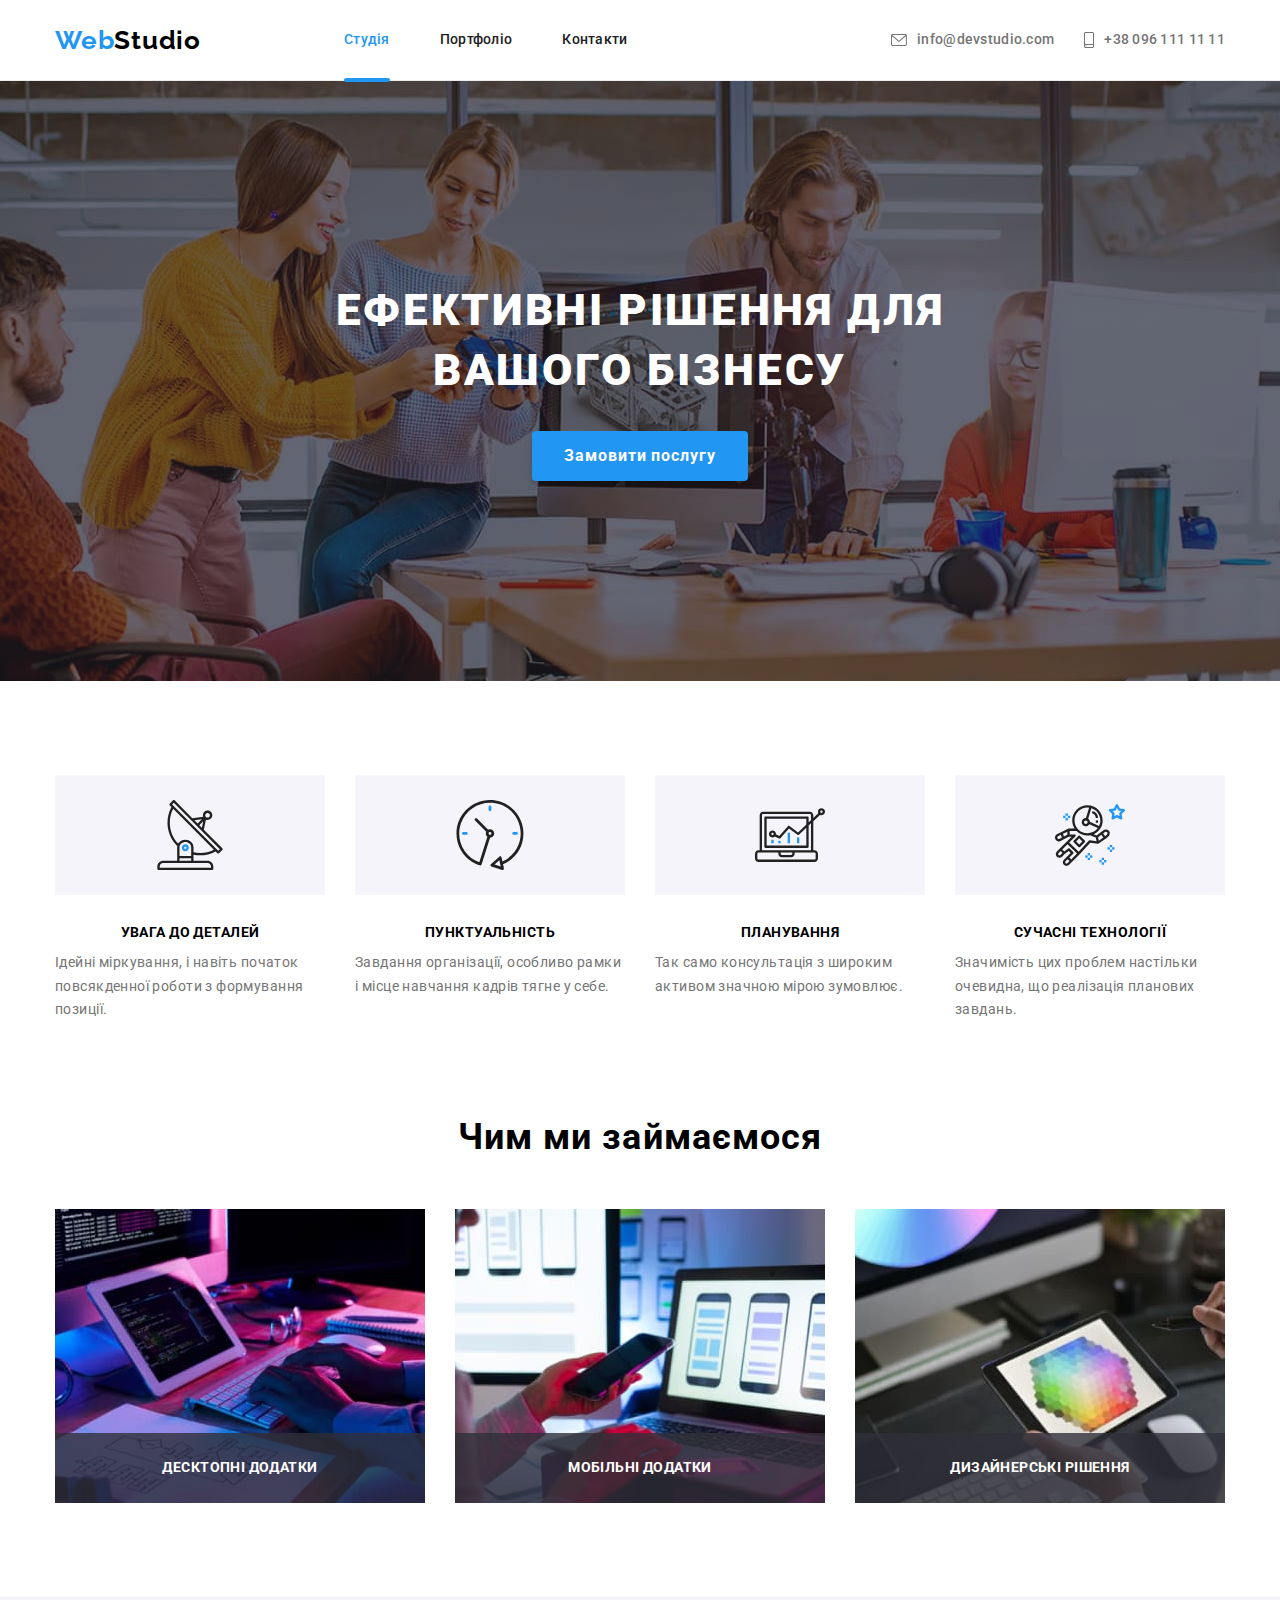
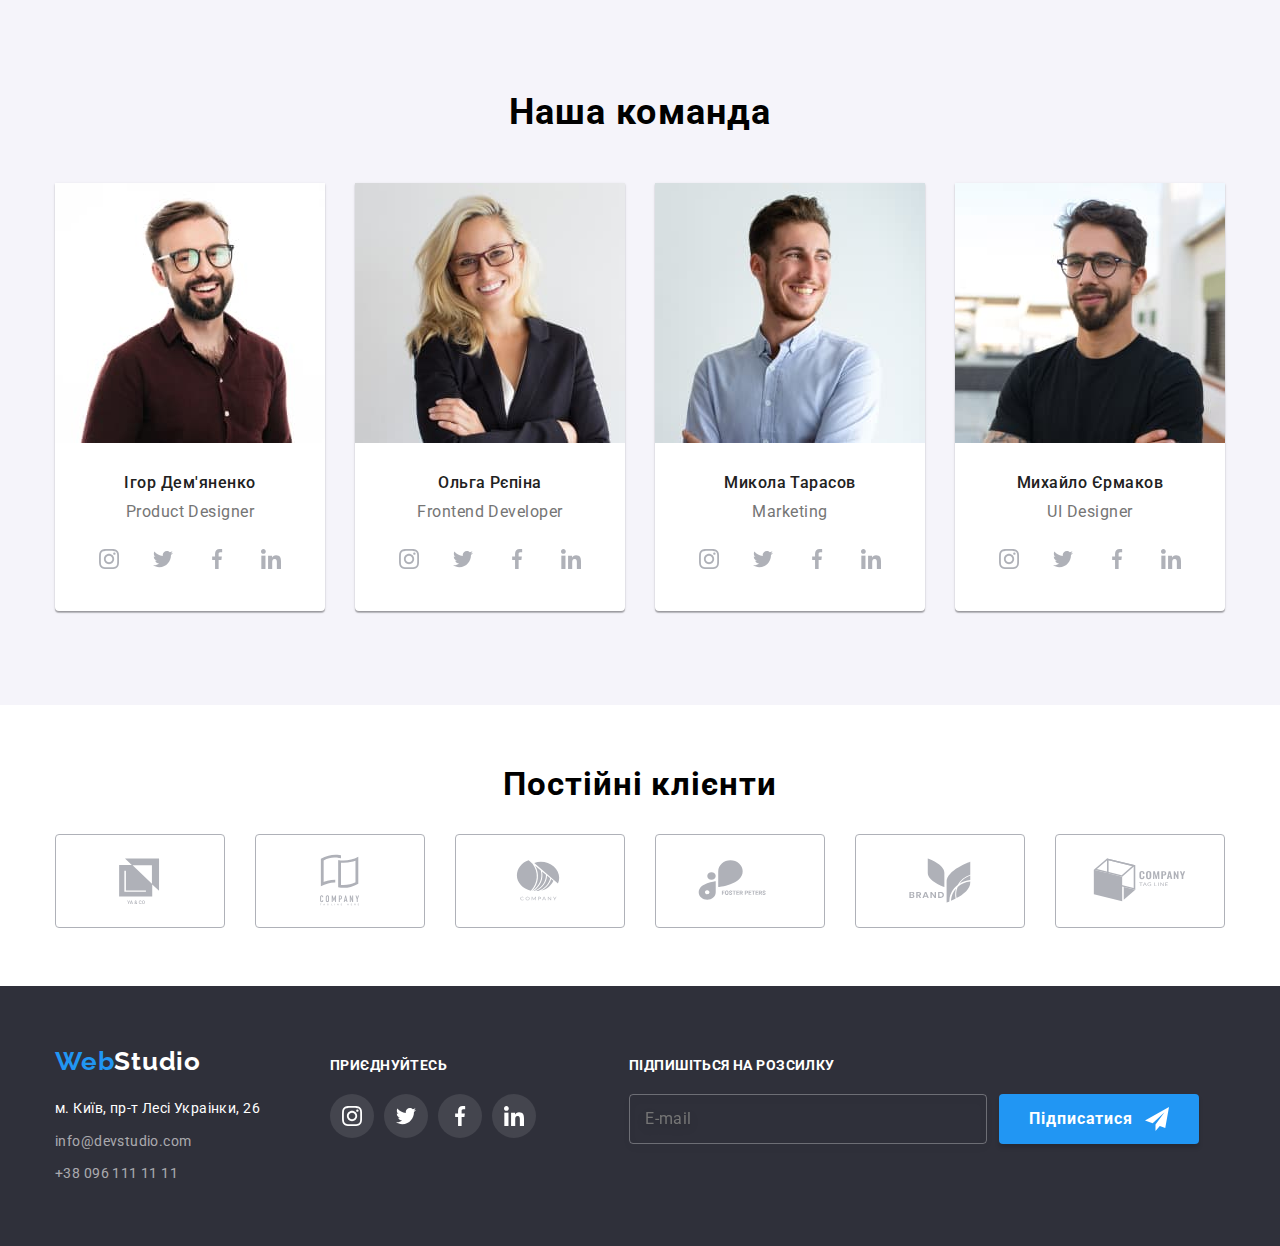
==== index.html @ 16945e84 "save 15.11.22 (00:18)" ====
<!DOCTYPE html>
<html lang="uk">
  <head>
    <meta charset="UTF-8" />
    <meta http-equiv="X-UA-Compatible" content="IE=edge" />
    <meta name="viewport" content="width=device-width, initial-scale=1.0" />
    <link rel="preconnect" href="https://fonts.googleapis.com" />
    <link rel="preconnect" href="https://fonts.gstatic.com" crossorigin />
    <link
      href="https://fonts.googleapis.com/css2?family=Raleway:wght@700&family=Roboto:wght@400;500;700;900&display=swap"
      rel="stylesheet"
    />
    <link
      rel="stylesheet"
      href="https://cdnjs.cloudflare.com/ajax/libs/modern-normalize/1.1.0/modern-normalize.min.css"
    />
    <link rel="stylesheet" href="./css/main.min.css" />
    <title>WebStudio</title>
  </head>
  <body>
    <header class="header">
      <div class="container container__header--design">
        <nav class="header__nav">
          <a class="logo" href="/" lang="en"
            >Web<span class="logo logo--color-header">Studio</span></a
          >
          <ul class="site-nav">
            <li class="site-nav__item">
              <a class="site-nav__link site-nav__link--current" href="#">Студія</a>
            </li>
            <li class="site-nav__item">
              <a class="site-nav__link" href="./portfolio.html">Портфоліо</a>
            </li>
            <li class="site-nav__item"><a class="site-nav__link" href="#">Контакти</a></li>
          </ul>
        </nav>
        <ul class="contacts-nav">
          <li class="contacts-nav__item">
            <a class="contacts-nav__link" href="mailto:info@devstudio.com">
              <svg class="contacts-nav__icon" width="16px" height="12px">
                <use href="./images/icon/symbol-defs.svg#icon-envelope"></use>
              </svg>
              info@devstudio.com</a
            >
          </li>
          <li class="contacts-nav__item">
            <a class="contacts-nav__link" href="tel:+380961111111"
              ><svg class="contacts-nav__icon" width="10px" height="16px">
                <use href="./images/icon/symbol-defs.svg#icon-smartphone"></use></svg
              >+38 096 111 11 11</a
            >
          </li>
        </ul>
        <button class="header__menu-button">
          <svg width="24px" height="16px">
            <use href="./images/icon/symbol-defs.svg#icon-menu_24px"></use>
          </svg>
        </button>
      </div>
    </header>

    <main>
      <!--Шапка-->

      <section class="hero">
        <div class="container">
          <h1 class="hero__title">Ефективні рішення для вашого бізнесу</h1>
          <button type="button" class="button" data-modal-open>Замовити послугу</button>
        </div>
      </section>

      <!--Особливості-->

      <section class="features">
        <div class="container">
          <h2 class="features__title">Особливості</h2>
          <ul class="features__main">
            <li class="features__list">
              <div class="features__icon">
                <svg width="70px" height="70px">
                  <use href="./images/icon/symbol-defs.svg#icon-antenna"></use>
                </svg>
              </div>
              <h3 class="features__name">Увага до деталей</h3>
              <p class="features__text">
                Ідейні міркування, і навіть початок повсякденної роботи з формування позиції.
              </p>
            </li>
            <li class="features__list">
              <div class="features__icon">
                <svg width="70px" height="70px">
                  <use href="./images/icon/symbol-defs.svg#icon-clock"></use>
                </svg>
              </div>
              <h3 class="features__name">Пунктуальність</h3>
              <p class="features__text">
                Завдання організації, особливо рамки і місце навчання кадрів тягне у себе.
              </p>
            </li>
            <li class="features__list">
              <div class="features__icon">
                <svg width="70px" height="70px">
                  <use href="./images/icon/symbol-defs.svg#icon-diagram"></use>
                </svg>
              </div>
              <h3 class="features__name">Планування</h3>
              <p class="features__text">
                Так само консультація з широким активом значною мірою зумовлює.
              </p>
            </li>
            <li class="features__list">
              <div class="features__icon">
                <svg width="70px" height="70px">
                  <use href="./images/icon/symbol-defs.svg#icon-astronaut"></use>
                </svg>
              </div>
              <h3 class="features__name">Сучасні технології</h3>
              <p class="features__text">
                Значимість цих проблем настільки очевидна, що реалізація планових завдань.
              </p>
            </li>
          </ul>
        </div>
      </section>

      <!--Чим ми займаємося-->

      <section class="work">
        <div class="container">
          <h2 class="work__title">Чим ми займаємося</h2>
          <ul class="work-list">
            <li class="work-list__item">
              <img src="./images/box1.jpg" alt="етап розроблення десктопних додатків" width="370" />
              <p class="work-list__name">Десктопні додатки</p>
            </li>
            <li class="work-list__item">
              <img src="./images/box2.jpg" alt="етап розроблення мобільних додатків" width="370" />
              <p class="work-list__name">Мобільні додатки</p>
            </li>
            <li class="work-list__item">
              <img src="./images/box3.jpg" alt="етап розроблення дизайну" width="370" />
              <p class="work-list__name">Дизайнерські рішення</p>
            </li>
          </ul>
        </div>
      </section>

      <!--Наша команда-->

      <section class="team">
        <div class="container">
          <h2 class="team__title">Наша команда</h2>
          <ul class="team-list">
            <li class="team-list__item">
              <img
                class="team-list__images"
                src="./images/igor.jpg"
                alt="дизайнер Ігор Дем'яненко"
                width="270"
              />
              <div class="team-list__div">
                <h3 class="team-list__name">Ігор Дем'яненко</h3>
                <p class="team-list__text" lang="en">Product Designer</p>
                <ul class="social-list">
                  <li>
                    <a class="social-list__link" href="#">
                      <svg class="social-list__icon" width="20px" height="20px">
                        <use href="./images/icon/symbol-defs.svg#icon-instagram"></use></svg
                    ></a>
                  </li>
                  <li>
                    <a class="social-list__link" href="#">
                      <svg class="social-list__icon" width="20px" height="20px">
                        <use href="./images/icon/symbol-defs.svg#icon-twitter"></use></svg
                    ></a>
                  </li>
                  <li>
                    <a class="social-list__link" href="#">
                      <svg class="social-list__icon" width="20px" height="20px">
                        <use href="./images/icon/symbol-defs.svg#icon-facebook"></use></svg
                    ></a>
                  </li>
                  <li>
                    <a class="social-list__link" href="#">
                      <svg class="social-list__icon" width="20px" height="20px">
                        <use href="./images/icon/symbol-defs.svg#icon-linkedin"></use></svg
                    ></a>
                  </li>
                </ul>
              </div>
            </li>
            <li class="team-list__item">
              <img src="./images/olga.jpg" alt="фронтенд-розробник Ольга Рєпіна" width="270" />
              <div class="team-list__div">
                <h3 class="team-list__name">Ольга Рєпіна</h3>
                <p class="team-list__text" lang="en">Frontend Developer</p>
                <ul class="social-list">
                  <li>
                    <a class="social-list__link" href="#">
                      <svg class="social-list__icon" width="20px" height="20px">
                        <use href="./images/icon/symbol-defs.svg#icon-instagram"></use></svg
                    ></a>
                  </li>
                  <li>
                    <a class="social-list__link" href="#">
                      <svg class="social-list__icon" width="20px" height="20px">
                        <use href="./images/icon/symbol-defs.svg#icon-twitter"></use></svg
                    ></a>
                  </li>
                  <li>
                    <a class="social-list__link" href="#">
                      <svg class="social-list__icon" width="20px" height="20px">
                        <use href="./images/icon/symbol-defs.svg#icon-facebook"></use></svg
                    ></a>
                  </li>
                  <li>
                    <a class="social-list__link" href="#">
                      <svg class="social-list__icon" width="20px" height="20px">
                        <use href="./images/icon/symbol-defs.svg#icon-linkedin"></use></svg
                    ></a>
                  </li>
                </ul>
              </div>
            </li>
            <li class="team-list__item">
              <img src="./images/nik.jpg" alt="маркетолог Микола Тарасов" width="270" />
              <div class="team-list__div">
                <h3 class="team-list__name">Микола Тарасов</h3>
                <p class="team-list__text" lang="en">Marketing</p>
                <ul class="social-list">
                  <li>
                    <a class="social-list__link" href="#">
                      <svg class="social-list__icon" width="20px" height="20px">
                        <use href="./images/icon/symbol-defs.svg#icon-instagram"></use></svg
                    ></a>
                  </li>
                  <li>
                    <a class="social-list__link" href="#">
                      <svg class="social-list__icon" width="20px" height="20px">
                        <use href="./images/icon/symbol-defs.svg#icon-twitter"></use></svg
                    ></a>
                  </li>
                  <li>
                    <a class="social-list__link" href="#">
                      <svg class="social-list__icon" width="20px" height="20px">
                        <use href="./images/icon/symbol-defs.svg#icon-facebook"></use></svg
                    ></a>
                  </li>
                  <li>
                    <a class="social-list__link" href="#">
                      <svg class="social-list__icon" width="20px" height="20px">
                        <use href="./images/icon/symbol-defs.svg#icon-linkedin"></use></svg
                    ></a>
                  </li>
                </ul>
              </div>
            </li>
            <li class="team-list__item">
              <img src="./images/michael.jpg" alt="дизайнер Михайло Єрмаков" width="270" />
              <div class="team-list__div">
                <h3 class="team-list__name">Михайло Єрмаков</h3>
                <p class="team-list__text" lang="en">UI Designer</p>
                <ul class="social-list">
                  <li>
                    <a class="social-list__link" href="#">
                      <svg class="social-list__icon" width="20px" height="20px">
                        <use href="./images/icon/symbol-defs.svg#icon-instagram"></use></svg
                    ></a>
                  </li>
                  <li>
                    <a class="social-list__link" href="#">
                      <svg class="social-list__icon" width="20px" height="20px">
                        <use href="./images/icon/symbol-defs.svg#icon-twitter"></use></svg
                    ></a>
                  </li>
                  <li>
                    <a class="social-list__link" href="#">
                      <svg class="social-list__icon" width="20px" height="20px">
                        <use href="./images/icon/symbol-defs.svg#icon-facebook"></use></svg
                    ></a>
                  </li>
                  <li>
                    <a class="social-list__link" href="#">
                      <svg class="social-list__icon" width="20px" height="20px">
                        <use href="./images/icon/symbol-defs.svg#icon-linkedin"></use></svg
                    ></a>
                  </li>
                </ul>
              </div>
            </li>
          </ul>
        </div>
      </section>

      <!--Постійні клієнти -->

      <section class="customers">
        <div class="container">
          <h2 class="customers__title">Постійні клієнти</h2>
          <ul class="customers-list">
            <li class="customers-list__item">
              <a class="customers-list__link" href="#"
                ><svg width="106px" height="60px">
                  <use href="./images/icon/symbol-defs.svg#icon-company1"></use></svg
              ></a>
            </li>
            <li class="customers-list__item">
              <a class="customers-list__link" href="#">
                <svg width="106px" height="60px">
                  <use href="./images/icon/symbol-defs.svg#icon-company2"></use></svg
              ></a>
            </li>
            <li class="customers-list__item">
              <a class="customers-list__link" href="#"
                ><svg width="106px" height="60px">
                  <use href="./images/icon/symbol-defs.svg#icon-company3"></use></svg
              ></a>
            </li>
            <li class="customers-list__item">
              <a class="customers-list__link" href="#"
                ><svg width="106px" height="60px">
                  <use href="./images/icon/symbol-defs.svg#icon-company4"></use></svg
              ></a>
            </li>
            <li class="customers-list__item">
              <a class="customers-list__link" href="#"
                ><svg width="106px" height="60px">
                  <use href="./images/icon/symbol-defs.svg#icon-company5"></use></svg
              ></a>
            </li>
            <li class="customers-list__item">
              <a class="customers-list__link" href="#"
                ><svg width="106px" height="60px">
                  <use href="./images/icon/symbol-defs.svg#icon-company6"></use></svg
              ></a>
            </li>
          </ul>
        </div>
      </section>
    </main>

    <footer class="footer">
      <div class="container footer--container">
        <div class="footer__div">
          <!--Назва компанії-->
          <a href="/" lang="en" class="logo"
            >Web<span class="logo logo--color-footer">Studio</span></a
          >
          <!--Адреса-->
          <address class="address">
            <ul class="address__list">
              <li class="address__item">
                <a
                  class="address__link address__link--color"
                  href="https://goo.gl/maps/CPtrU1FHBa2aNyZL9"
                  target="_blank"
                  rel="noopener noreferrer nofollow"
                  >м. Київ, пр-т Лесі Украінки, 26</a
                >
              </li>
              <li class="address__item">
                <a class="address__link" href="mailto:info@devstudio.com">info@devstudio.com</a>
              </li>
              <li class="address__item">
                <a class="address__link" href="tel:+380961111111">+38 096 111 11 11</a>
              </li>
            </ul>
          </address>
        </div>
        <div class="footer-social">
          <p class="foter-social__text">приєднуйтесь</p>
          <ul class="social-list">
            <li>
              <a class="social-list__link social-list__link--color" href="#">
                <svg class="social-list__icon social-list__icon--color" width="20px" height="20px">
                  <use href="./images/icon/symbol-defs.svg#icon-instagram"></use></svg
              ></a>
            </li>
            <li>
              <a class="social-list__link social-list__link--color" href="#">
                <svg class="social-list__icon social-list__icon--color" width="20px" height="20px">
                  <use href="./images/icon/symbol-defs.svg#icon-twitter"></use></svg
              ></a>
            </li>
            <li>
              <a class="social-list__link social-list__link--color" href="#">
                <svg class="social-list__icon social-list__icon--color" width="20px" height="20px">
                  <use href="./images/icon/symbol-defs.svg#icon-facebook"></use></svg
              ></a>
            </li>
            <li>
              <a class="social-list__link social-list__link--color" href="#">
                <svg class="social-list__icon social-list__icon--color" width="20px" height="20px">
                  <use href="./images/icon/symbol-defs.svg#icon-linkedin"></use></svg
              ></a>
            </li>
          </ul>
        </div>

        <div class="subscribe">
          <p class="subscribe__text">Підпишіться на розсилку</p>
          <form class="subscribe__form">
            <input
              class="subscribe__input"
              type="email"
              name="mail"
              id="subscribe-mail"
              placeholder="E-mail"
            />
            <button class="button button--size" type="submit">
              Підписатися
              <svg class="button__icon" width="24px" height="24px">
                <use href="./images/icon/symbol-defs.svg#icon-send"></use>
              </svg>
            </button>
          </form>
        </div>
      </div>
    </footer>

    <div class="backdrop is-hidden" data-modal>
      <div class="modal">
        <button class="modal__close-button" type="button" data-modal-close>
          <svg class="modal__close-icon" width="18px" height="18px">
            <use href="./images/icon/symbol-defs.svg#icon-close-black"></use>
          </svg>
        </button>
        <p class="modal__title">Залиште свої дані, ми вам передзвонимо</p>
        <form class="order-form">
          <label class="order-form__lable" for="name">Ім'я</label>
          <div class="order-form__block">
            <svg class="order-form__icon" width="12px" height="12px">
              <use href="./images/icon/symbol-defs.svg#icon-person-black"></use>
            </svg>
            <input
              class="order-form__input"
              type="text"
              name="username"
              id="name"
              autofocus
              required
            />
          </div>
          <label class="order-form__lable" for="phone">Телефон</label>
          <div class="order-form__block">
            <svg class="order-form__icon" width="12px" height="12px">
              <use href="./images/icon/symbol-defs.svg#icon-phone-black"></use>
            </svg>
            <input class="order-form__input" type="tel" name="phone" id="phone" required />
          </div>

          <label class="order-form__lable" for="mail">Пошта</label>
          <div class="order-form__block">
            <svg class="order-form__icon" width="12px" height="12px">
              <use href="./images/icon/symbol-defs.svg#icon-email-black"></use>
            </svg>
            <input class="order-form__input" type="email" name="email" id="mail" required />
          </div>

          <label class="order-form__lable" for="comments">Коментар</label>
          <textarea
            class="order-form__comments"
            name="comments"
            id="comments"
            placeholder="Введіть текст"
          ></textarea>
          <div class="conditions">
            <input
              class="conditions__input visually-hidden"
              id="conditions-checkbox"
              type="checkbox"
              name="user-consent"
            />
            <label class="conditions__label" for="conditions-checkbox"
              >Погоджуюся з розсилкою та приймаю
              <a class="conditions__link" href="#">Умови договору</a></label
            >
          </div>
          <button class="button button--size" type="submit">Відправити</button>
        </form>
      </div>
    </div>

    <script src="./modal.js"></script>
  </body>
</html>
---- css/main.min.css ----
:root{--accent-color: #2196f3;--primary-text-color: #212121;--accent-color-background: #1586e2;--accent-color-background-description: rgba(33, 150, 243, 0.9);--primary-background-color: #ffffff;--secondary-background-color: #f5f4fa;--dark-background-color: #2f303a;--title-text-color: #757575;--text-color-white: #ffffff;--text-color-black: #000000;--text-color-footer: rgba(255, 255, 255, 0.6);--border-terms-color: #212121;--border-portfolio-card: #eeeeee;--border-portfolio-header: #ececec;--social-icon-color: #afb1b8;--social-icon-white-color: #ffffff;--primary-font: "Roboto";--logo-font: "Raleway"}body{background-color:var(--primary-background-color);font-family:var(--primary-font)}h1,h2,h3,p,ul{margin-top:0;margin-bottom:0;list-style:none}img{display:block;max-width:100%;height:auto}.visually-hidden{position:absolute;white-space:nowrap;width:1px;height:1px;overflow:hidden;border:0;padding:0;clip:rect(0 0 0 0);-webkit-clip-path:inset(50%);clip-path:inset(50%);margin:-1px}.button{display:-webkit-box;display:-ms-flexbox;display:flex;-webkit-box-align:center;-ms-flex-align:center;align-items:center;-webkit-box-pack:center;-ms-flex-pack:center;justify-content:center;margin-left:auto;margin-right:auto;width:216px;height:50px;font-family:var(--primary-font);border:none;font-weight:700;font-size:16px;line-height:1.88;letter-spacing:.06em;color:var(--text-color-white);background-color:var(--accent-color);cursor:pointer;border-radius:4px;padding:0;-webkit-box-shadow:0px 4px 4px rgba(0,0,0,.15);box-shadow:0px 4px 4px rgba(0,0,0,.15);-webkit-transition-property:color,background-color;transition-property:color,background-color;-webkit-transition-duration:250ms;transition-duration:250ms;-webkit-transition-timing-function:cubic-bezier(0.4, 0, 0.2, 1);transition-timing-function:cubic-bezier(0.4, 0, 0.2, 1)}.button:hover,.button:focus{color:var(--text-color-white);background-color:var(--accent-color-background)}.button--size{width:200px;height:50px}.button--size{width:200px;height:50px}.button__icon{margin-left:12px;fill:currentColor}.customers{padding-top:60px;padding-bottom:60px}@media screen and (min-width: 1200x){.customers{padding-top:94px;padding-bottom:94px}}.customers__title{font-weight:700;font-size:33px;line-height:1.18;letter-spacing:.03em;margin-bottom:30px;text-align:center}@media screen and (min-width: 1200x){.customers__title{font-size:36px;line-height:1.17;margin-bottom:50px}}.customers-list{display:-webkit-box;display:-ms-flexbox;display:flex;-ms-flex-wrap:wrap;flex-wrap:wrap;-webkit-box-pack:center;-ms-flex-pack:center;justify-content:center;padding-left:0;gap:30px}.customers-list__item{width:210px;height:92px}@media screen and (min-width: 768px){.customers-list__item{width:226px}}@media screen and (min-width: 1200px){.customers-list__item{width:170px}}.customers-list__link{display:-webkit-box;display:-ms-flexbox;display:flex;-webkit-box-align:center;-ms-flex-align:center;align-items:center;-webkit-box-pack:center;-ms-flex-pack:center;justify-content:center;padding:16px 32px;fill:var(--social-icon-color);border:1px solid #afb1b8;border-radius:4px;-webkit-transition-property:fill,border;transition-property:fill,border;-webkit-transition-duration:250ms;transition-duration:250ms;-webkit-transition-timing-function:cubic-bezier(0.4, 0, 0.2, 1);transition-timing-function:cubic-bezier(0.4, 0, 0.2, 1)}.customers-list__link:hover,.customers-list__link:focus{fill:var(--accent-color);border-color:var(--accent-color)}.container{margin-left:auto;margin-right:auto;padding-left:15px;padding-right:15px}@media screen and (min-width: 480px){.container{width:480px}}@media screen and (min-width: 768px){.container{width:768px}}@media screen and (min-width: 1200px){.container{width:1200px}}.features{padding-top:60px;padding-bottom:60px}@media screen and (min-width: 1200px){.features{padding-top:94px;padding-bottom:94px}}.features__title{position:absolute;white-space:nowrap;width:1px;height:1px;overflow:hidden;border:0;padding:0;clip:rect(0 0 0 0);-webkit-clip-path:inset(50%);clip-path:inset(50%);margin:-1px}.features__main{padding-left:0;-webkit-box-pack:justify;-ms-flex-pack:justify;justify-content:space-between}@media screen and (min-width: 768px){.features__main{display:-webkit-box;display:-ms-flexbox;display:flex}}.features__list{width:100%}@media screen and (min-width: 768px){.features__list{width:354px}}@media screen and (min-width: 1200px){.features__list{width:270px}}.features__icon{display:-webkit-box;display:-ms-flexbox;display:flex;width:100%;height:120px;-webkit-box-align:center;-ms-flex-align:center;align-items:center;-webkit-box-pack:center;-ms-flex-pack:center;justify-content:center;margin-bottom:30px;background-color:var(--secondary-background-color)}@media screen and (min-width: 768px){.features__icon{width:270px}}.features__name{text-align:center;text-transform:uppercase;font-weight:700;font-size:14px;line-height:1.14;letter-spacing:.03em;margin-bottom:10px}@media screen and (min-width: 768px){.features__name{text-align:center}}.features__text{font-size:14px;line-height:1.71;letter-spacing:.03em;color:var(--title-text-color);margin-bottom:30px}@media screen and (min-width: 1200px){.features__text{margin-bottom:0}}.footer{background-color:var(--dark-background-color);padding-top:60px;padding-bottom:60px}.footer__div{display:-webkit-box;display:-ms-flexbox;display:flex;-webkit-box-orient:vertical;-webkit-box-direction:normal;-ms-flex-direction:column;flex-direction:column;-webkit-box-align:center;-ms-flex-align:center;align-items:center;margin-bottom:60px}@media screen and (min-width: 1200px){.footer__div{display:block;margin-bottom:0}}.footer--container{display:-webkit-box;display:-ms-flexbox;display:flex;-webkit-box-orient:vertical;-webkit-box-direction:normal;-ms-flex-direction:column;flex-direction:column}@media screen and (min-width: 1200px){.footer--container{-webkit-box-orient:horizontal;-webkit-box-direction:normal;-ms-flex-direction:row;flex-direction:row;-webkit-box-align:baseline;-ms-flex-align:baseline;align-items:baseline}}.address{margin-top:20px}.address__list{display:-webkit-box;display:-ms-flexbox;display:flex;-webkit-box-orient:vertical;-webkit-box-direction:normal;-ms-flex-direction:column;flex-direction:column;-webkit-box-align:center;-ms-flex-align:center;align-items:center;padding-left:0}@media screen and (min-width: 1200px){.address__list{-webkit-box-align:start;-ms-flex-align:start;align-items:flex-start}}.address__item:not(:last-child){margin-bottom:9px}.address__link{text-decoration:none;font-style:normal;font-size:14px;line-height:1.71;letter-spacing:.03em;color:var(--text-color-footer);-webkit-transition-property:color;transition-property:color;-webkit-transition-duration:250ms;transition-duration:250ms;-webkit-transition-timing-function:cubic-bezier(0.4, 0, 0.2, 1);transition-timing-function:cubic-bezier(0.4, 0, 0.2, 1)}.address__link:hover,.address__link:focus{color:var(--accent-color)}.address__link--color{color:var(--text-color-white)}.address__link--color:hover,.address__link--color:focus{color:var(--accent-color)}.subscribe{margin-left:0px}@media screen and (min-width: 1200px){.subscribe{margin-left:93px}}.subscribe__text{font-weight:700;font-size:14px;line-height:1.14;letter-spacing:.03em;text-transform:uppercase;color:var(--text-color-white);margin-bottom:20px;text-align:center}@media screen and (min-width: 1200px){.subscribe__text{text-align:start}}.subscribe__form{display:-webkit-box;display:-ms-flexbox;display:flex;-webkit-box-orient:vertical;-webkit-box-direction:normal;-ms-flex-direction:column;flex-direction:column;-webkit-box-align:center;-ms-flex-align:center;align-items:center}@media screen and (min-width: 1200px){.subscribe__form{-webkit-box-orient:horizontal;-webkit-box-direction:normal;-ms-flex-direction:row;flex-direction:row}}.subscribe__input{width:358px;height:50px;padding-left:15px;padding-right:15px;margin-bottom:20px;font-weight:400;font-size:16px;line-height:1.25;letter-spacing:.03em;color:rgba(255,255,255,.6);background-color:inherit;outline:none;border:1px solid rgba(255,255,255,.3);-webkit-filter:drop-shadow(0px 4px 4px rgba(0, 0, 0, 0.15));filter:drop-shadow(0px 4px 4px rgba(0, 0, 0, 0.15));border-radius:4px;-webkit-transition-property:border-color;transition-property:border-color;-webkit-transition-duration:250ms;transition-duration:250ms;-webkit-transition-timing-function:cubic-bezier(0.4, 0, 0.2, 1);transition-timing-function:cubic-bezier(0.4, 0, 0.2, 1)}@media screen and (min-width: 1200px){.subscribe__input{margin-right:12px;margin-bottom:0}}.subscribe__input:hover,.subscribe__input:focus{border-color:var(--accent-color);cursor:pointer}.header{border-bottom:1px solid var(--border-portfolio-header)}.header__nav{display:-webkit-box;display:-ms-flexbox;display:flex;-webkit-box-align:center;-ms-flex-align:center;align-items:center}.container__header--design{display:-webkit-box;display:-ms-flexbox;display:flex;-webkit-box-align:center;-ms-flex-align:center;align-items:center;border:none;height:60px}@media screen and (min-width: 768px){.container__header--design{height:100%}}@media screen and (min-width: 1200x){.container__header--design{height:100%}}.site-nav{display:none;margin-left:93px;padding-left:0}@media screen and (min-width: 768px){.site-nav{display:-webkit-box;display:-ms-flexbox;display:flex}}.site-nav__item{margin-left:50px}.site-nav__link{display:block;padding-top:32px;padding-bottom:32px;text-decoration:none;font-weight:500;font-size:14px;line-height:1.14;letter-spacing:.02em;color:var(--primary-text-color);-webkit-transition-property:color;transition-property:color;-webkit-transition-duration:250ms;transition-duration:250ms;-webkit-transition-timing-function:cubic-bezier(0.4, 0, 0.2, 1);transition-timing-function:cubic-bezier(0.4, 0, 0.2, 1)}.site-nav__link--current{position:relative;color:var(--accent-color);-webkit-transition-property:color;transition-property:color;-webkit-transition-duration:250ms;transition-duration:250ms;-webkit-transition-timing-function:cubic-bezier(0.4, 0, 0.2, 1);transition-timing-function:cubic-bezier(0.4, 0, 0.2, 1)}.site-nav__link:hover,.site-nav__link:focus{color:var(--accent-color)}.site-nav__link--current::after{display:block;position:absolute;bottom:-2px;width:100%;height:4px;background-color:currentColor;content:"";border-radius:2px}.contacts-nav{display:none;-webkit-box-align:center;-ms-flex-align:center;align-items:center;margin-left:auto;padding-left:0;margin-left:auto}@media screen and (min-width: 768px){.contacts-nav{display:-webkit-inline-box;display:-ms-inline-flexbox;display:inline-flex}}.contacts-nav__item{margin-left:30px}.contacts-nav__link{display:-webkit-box;display:-ms-flexbox;display:flex;-webkit-box-align:center;-ms-flex-align:center;align-items:center;padding-top:32px;padding-bottom:32px;text-decoration:none;font-weight:500;font-size:14px;line-height:1.14;letter-spacing:.02em;color:var(--title-text-color);-webkit-transition-property:color;transition-property:color;-webkit-transition-duration:250ms;transition-duration:250ms;-webkit-transition-timing-function:cubic-bezier(0.4, 0, 0.2, 1);transition-timing-function:cubic-bezier(0.4, 0, 0.2, 1)}.contacts-nav__link:hover,.contacts-nav__link:focus{color:var(--accent-color)}.contacts-nav__icon{margin-right:10px;fill:currentColor}.header__menu-button{display:-webkit-box;display:-ms-flexbox;display:flex;-webkit-box-align:center;-ms-flex-align:center;align-items:center;-webkit-box-pack:center;-ms-flex-pack:center;justify-content:center;margin-left:auto;width:40px;height:40px;padding:0;border:none;background-color:inherit}@media screen and (min-width: 768px){.header__menu-button{display:none}}.hero{background-color:var(--dark-background-color);background-image:-webkit-gradient(linear, left top, left bottom, from(rgba(47, 48, 58, 0.4)), to(rgba(47, 48, 58, 0.4))),url(../images/Hero.jpg);background-image:linear-gradient(rgba(47, 48, 58, 0.4), rgba(47, 48, 58, 0.4)),url(../images/Hero.jpg);background-repeat:no-repeat;background-position:50%;text-align:center;-webkit-box-pack:center;-ms-flex-pack:center;justify-content:center;max-width:1600px;padding-top:118px;padding-bottom:118px;margin-left:auto;margin-right:auto}@media screen and (min-width: 1200px){.hero{padding-top:200px;padding-bottom:200px}}.hero__title{font-weight:900;font-size:26px;line-height:1.62;text-transform:uppercase;letter-spacing:.06em;color:var(--text-color-white);margin-bottom:30px;max-width:696px;margin-left:auto;margin-right:auto}@media screen and (min-width: 1200px){.hero__title{font-size:44px;line-height:1.36}}.logo{text-decoration:none;font-family:var(--logo-font);font-weight:700;font-size:26px;line-height:1.19;letter-spacing:.03em;color:var(--accent-color)}.logo--color-header{color:var(--text-color-black)}.logo--color-footer{color:var(--text-color-white)}.backdrop{position:fixed;top:0;left:0;width:100%;height:100%;background-color:rgba(0,0,0,.2);-webkit-transition-property:opacity,visibility;transition-property:opacity,visibility;-webkit-transition-duration:250ms;transition-duration:250ms;-webkit-transition-timing-function:cubic-bezier(0.4, 0, 0.2, 1);transition-timing-function:cubic-bezier(0.4, 0, 0.2, 1)}.is-hidden{opacity:0;visibility:hidden;pointer-events:none}.modal{position:absolute;top:50%;left:50%;-webkit-transform:translate(-50%, -50%);transform:translate(-50%, -50%);width:528px;padding:40px;background-color:var(--primary-background-color);-webkit-box-shadow:0px 1px 3px rgba(0,0,0,.12),0px 1px 1px rgba(0,0,0,.14),0px 2px 1px rgba(0,0,0,.2);box-shadow:0px 1px 3px rgba(0,0,0,.12),0px 1px 1px rgba(0,0,0,.14),0px 2px 1px rgba(0,0,0,.2);border-radius:4px}.modal__close-button{position:absolute;top:8px;right:8px;width:30px;height:30px;padding:0;border-radius:50%;background-color:var(--primary-background-color);border:1px solid rgba(0,0,0,.1);cursor:pointer;outline:none}.modal__close-button:hover .modal__close-icon,.modal__close-button:focus .modal__close-icon{fill:var(--accent-color)}.modal__close-icon{position:absolute;top:50%;left:50%;-webkit-transform:translate(-50%, -50%);transform:translate(-50%, -50%);-webkit-transition-property:fill;transition-property:fill;-webkit-transition-duration:250ms;transition-duration:250ms;-webkit-transition-timing-function:cubic-bezier(0.4, 0, 0.2, 1);transition-timing-function:cubic-bezier(0.4, 0, 0.2, 1)}.modal__title{font-weight:700;font-size:20px;line-height:1.15;text-align:center;margin-bottom:12px;letter-spacing:.03em;color:var(--primary-text-color)}.order-form__lable{display:block;font-weight:400;font-size:12px;line-height:1.17;letter-spacing:.01em;margin-bottom:4px;color:var(--title-text-color)}.order-form__block{position:relative;display:-webkit-box;display:-ms-flexbox;display:flex;-webkit-box-orient:vertical;-webkit-box-direction:normal;-ms-flex-direction:column;flex-direction:column;margin-bottom:10px}.order-form__block:hover .order-form__icon{fill:var(--accent-color)}.order-form__block:focus-within .order-form__icon{fill:var(--accent-color)}.order-form__icon{position:absolute;width:18px;height:18px;top:50%;-webkit-transform:translateY(-50%);transform:translateY(-50%);left:15px;fill:currentColor;-webkit-transition-property:fill;transition-property:fill;-webkit-transition-duration:250ms;transition-duration:250ms;-webkit-transition-timing-function:cubic-bezier(0.4, 0, 0.2, 1);transition-timing-function:cubic-bezier(0.4, 0, 0.2, 1)}.order-form__input{padding:11px 12px 11px 42px;border:1px solid rgba(33,33,33,.2);border-radius:4px;outline:none;-webkit-transition-property:border-color;transition-property:border-color;-webkit-transition-duration:250ms;transition-duration:250ms;-webkit-transition-timing-function:cubic-bezier(0.4, 0, 0.2, 1);transition-timing-function:cubic-bezier(0.4, 0, 0.2, 1)}.order-form__input:hover,.order-form__input:focus{border-color:var(--accent-color);cursor:pointer}.order-form__comments{display:block;margin-bottom:20px;resize:none;width:100%;height:120px;padding:12px 16px;border:1px solid rgba(33,33,33,.2);border-radius:4px;outline:none;-webkit-transition-property:border-color;transition-property:border-color;-webkit-transition-duration:250ms;transition-duration:250ms;-webkit-transition-timing-function:cubic-bezier(0.4, 0, 0.2, 1);transition-timing-function:cubic-bezier(0.4, 0, 0.2, 1)}.order-form__comments:hover,.order-form__comments:focus{border-color:var(--accent-color);cursor:pointer}.order-form__block textarea::-webkit-input-placeholder{font-weight:400;font-size:12px;line-height:1.17;letter-spacing:.01em;color:rgba(117,117,117,.5)}.order-form__block textarea::-moz-placeholder{font-weight:400;font-size:12px;line-height:1.17;letter-spacing:.01em;color:rgba(117,117,117,.5)}.order-form__block textarea:-ms-input-placeholder{font-weight:400;font-size:12px;line-height:1.17;letter-spacing:.01em;color:rgba(117,117,117,.5)}.order-form__block textarea::-ms-input-placeholder{font-weight:400;font-size:12px;line-height:1.17;letter-spacing:.01em;color:rgba(117,117,117,.5)}.order-form__block textarea::placeholder{font-weight:400;font-size:12px;line-height:1.17;letter-spacing:.01em;color:rgba(117,117,117,.5)}.conditions{position:relative;margin-bottom:30px}.conditions__label::before{position:absolute;top:50%;-webkit-transform:translateY(-50%);transform:translateY(-50%);left:12px;width:16px;height:15px;border:2px solid var(--border-terms-color);border-radius:2px;opacity:1;content:""}.conditions__input:checked+.conditions__label::before{opacity:0}.conditions__label::after{position:absolute;top:50%;-webkit-transform:translateY(-50%);transform:translateY(-50%);left:12px;width:16px;height:15px;background-image:url(../images/icon/icon\ check.svg);border-radius:2px;opacity:0;content:""}.conditions__input:checked+.conditions__label::after{opacity:1}.conditions__label{padding-left:35px;font-weight:400;font-size:14px;line-height:1.71;letter-spacing:.03em;color:var(--title-text-color)}.conditions__link{-webkit-text-decoration-line:underline;text-decoration-line:underline;color:var(--accent-color)}.portfolio{margin-top:94px;margin-bottom:94px}.portfolio__title{position:absolute;white-space:nowrap;width:1px;height:1px;overflow:hidden;border:0;padding:0;clip:rect(0 0 0 0);-webkit-clip-path:inset(50%);clip-path:inset(50%);margin:-1px}.portfolio-filter{display:-webkit-box;display:-ms-flexbox;display:flex;-webkit-box-pack:center;-ms-flex-pack:center;justify-content:center;margin-bottom:34px;padding-left:0}.portfolio-filter__item:not(:last-child){margin-left:8px}.portfolio-filter__button{cursor:pointer;font-family:var(--primary-font);border:none;font-weight:500;font-size:16px;line-height:1.63;letter-spacing:.03em;padding:6px 22px;border-radius:4px;-webkit-box-shadow:none;box-shadow:none;color:var(--primary-text-color);background-color:var(--secondary-background-color);-webkit-transition:color,background-color,-webkit-box-shadow;transition:color,background-color,-webkit-box-shadow;transition:box-shadow,color,background-color;transition:box-shadow,color,background-color,-webkit-box-shadow;-webkit-transition-duration:250ms;transition-duration:250ms;-webkit-transition-timing-function:cubic-bezier(0.4, 0, 0.2, 1);transition-timing-function:cubic-bezier(0.4, 0, 0.2, 1)}.portfolio-filter__button:hover,.portfolio-filter__button:focus{background-color:var(--accent-color);color:var(--text-color-white);-webkit-box-shadow:0px 3px 1px rgba(0,0,0,.1),0px 1px 2px rgba(0,0,0,.08),0px 2px 2px rgba(0,0,0,.12);box-shadow:0px 3px 1px rgba(0,0,0,.1),0px 1px 2px rgba(0,0,0,.08),0px 2px 2px rgba(0,0,0,.12)}.portfolio-list{display:-webkit-box;display:-ms-flexbox;display:flex;-ms-flex-wrap:wrap;flex-wrap:wrap;padding:0;margin:0 -30px -30px 0}.portfolio-card__link{position:relative;display:block;width:370px;text-decoration:none;margin-right:30px;margin-bottom:30px;border:1px solid #eee;-webkit-box-shadow:none;box-shadow:none;-webkit-transition-property:-webkit-box-shadow;transition-property:-webkit-box-shadow;transition-property:box-shadow;transition-property:box-shadow, -webkit-box-shadow;-webkit-transition-duration:250ms;transition-duration:250ms;-webkit-transition-timing-function:cubic-bezier(0.4, 0, 0.2, 1);transition-timing-function:cubic-bezier(0.4, 0, 0.2, 1);overflow:hidden}.portfolio-card__link:hover,.portfolio-card__link:focus{-webkit-box-shadow:0px 1px 1px rgba(0,0,0,.12),0px 4px 4px rgba(0,0,0,.06),1px 4px 6px rgba(0,0,0,.16);box-shadow:0px 1px 1px rgba(0,0,0,.12),0px 4px 4px rgba(0,0,0,.06),1px 4px 6px rgba(0,0,0,.16)}.portfolio-card__link:hover .portfolio-card__description,.portfolio-card__link:focus .portfolio-card__description{-webkit-transform:translateY(0);transform:translateY(0);color:var(--text-color-white)}.portfolio-card__img{position:relative;width:370px;overflow:hidden}.portfolio-card__div{padding:20px 24px;border-right:1px solid var(--border-portfolio-card);border-bottom:1px solid var(--border-portfolio-card);border-left:1px solid var(--border-portfolio-card)}.portfolio-card__title{font-weight:700;font-size:18px;line-height:2;letter-spacing:.06em;margin-bottom:4px;color:var(--primary-text-color)}.portfolio-card__text{font-size:16px;line-height:1.88;letter-spacing:.03em;color:var(--title-text-color)}.portfolio-card__description{display:-webkit-box;display:-ms-flexbox;display:flex;position:absolute;top:0;left:0;-webkit-box-align:center;-ms-flex-align:center;align-items:center;width:100%;height:100%;padding:24px;font-weight:400;font-size:18px;line-height:1.56;letter-spacing:.03em;-webkit-transform:translateY(100.1%);transform:translateY(100.1%);background-color:var(--accent-color-background-description);-webkit-transition-property:opacity,-webkit-transform;transition-property:opacity,-webkit-transform;transition-property:transform,opacity;transition-property:transform,opacity,-webkit-transform;-webkit-transition-duration:250ms;transition-duration:250ms;-webkit-transition-timing-function:cubic-bezier(0.4, 0, 0.2, 1);transition-timing-function:cubic-bezier(0.4, 0, 0.2, 1)}.social{padding-bottom:30px;background-color:inherit}.social-list{display:-webkit-box;display:-ms-flexbox;display:flex;-webkit-box-pack:center;-ms-flex-pack:center;justify-content:center;padding-left:0;gap:10px}.social-list__link{width:44px;height:44px;display:-webkit-box;display:-ms-flexbox;display:flex;-webkit-box-pack:center;-ms-flex-pack:center;justify-content:center;-webkit-box-align:center;-ms-flex-align:center;align-items:center;border-radius:50%;-webkit-transition-property:background-color;transition-property:background-color;-webkit-transition-duration:250ms;transition-duration:250ms;-webkit-transition-timing-function:cubic-bezier(0.4, 0, 0.2, 1);transition-timing-function:cubic-bezier(0.4, 0, 0.2, 1)}.social-list__link:hover,.social-list__link:focus{background-color:var(--accent-color)}.social-list__link:hover .social-list__icon,.social-list__link:focus .social-list__icon{fill:var(--social-icon-white-color);border-color:var(--social-icon-white-color)}.social-list__icon{fill:var(--social-icon-color);-webkit-transition-property:fill;transition-property:fill;-webkit-transition-duration:250ms;transition-duration:250ms;-webkit-transition-timing-function:cubic-bezier(0.4, 0, 0.2, 1);transition-timing-function:cubic-bezier(0.4, 0, 0.2, 1)}.footer-social{display:-webkit-box;display:-ms-flexbox;display:flex;-webkit-box-orient:vertical;-webkit-box-direction:normal;-ms-flex-direction:column;flex-direction:column;-webkit-box-align:center;-ms-flex-align:center;align-items:center;margin-bottom:60px}@media screen and (min-width: 1200px){.footer-social{display:block;margin-left:70px;margin-bottom:0}}.foter-social__text{font-weight:700;font-size:14px;line-height:1.14;letter-spacing:.03em;text-transform:uppercase;color:var(--text-color-white);margin-bottom:20px}.social-list__link--color{background-color:rgba(255,255,255,.1)}.social-list__icon--color{fill:var(--social-icon-white-color)}.team{background-color:var(--secondary-background-color);padding-top:60px;padding-bottom:60px}@media screen and (min-width: 1200px){.team{padding-top:94px;padding-bottom:94px}}.team__title{font-weight:700;font-size:28px;line-height:1.18;letter-spacing:.03em;margin-bottom:50px;text-align:center}@media screen and (min-width: 1200px){.team__title{font-size:36px;line-height:1.17}}.team-list{display:-webkit-box;display:-ms-flexbox;display:flex;-ms-flex-wrap:wrap;flex-wrap:wrap;padding:0;gap:30px}.team-list__item{width:450px;text-align:center;background-color:var(--primary-background-color);border-radius:0px 0px 4px 4px;-webkit-box-shadow:0px 1px 3px rgba(0,0,0,.12),0px 1px 1px rgba(0,0,0,.14),0px 2px 1px rgba(0,0,0,.2);box-shadow:0px 1px 3px rgba(0,0,0,.12),0px 1px 1px rgba(0,0,0,.14),0px 2px 1px rgba(0,0,0,.2)}@media screen and (min-width: 768px){.team-list__item{width:354px}}@media screen and (min-width: 1200px){.team-list__item{width:270px}}.team-list__item__images{width:100%}.team-list__div{padding:30px}.team-list__name{display:inline-block;margin-bottom:10px;font-weight:500;font-size:16px;line-height:1.19;letter-spacing:.03em;color:var(--primary-text-color)}.team-list__text{margin-bottom:16px;font-size:16px;line-height:1.19;letter-spacing:.03em;color:var(--title-text-color)}.work{display:none;padding-bottom:94px}@media screen and (min-width: 1200px){.work{display:block}}.work__title{display:block;font-weight:700;font-size:36px;line-height:1.17;letter-spacing:.03em;margin-bottom:50px;text-align:center}.work-list{display:-webkit-box;display:-ms-flexbox;display:flex;padding-left:0;gap:30px}.work-list__item{position:relative;max-width:370px;gap:30px}.work-list__name{position:absolute;bottom:0;width:100%;padding:27px;font-weight:700;font-size:14px;line-height:1.14;text-align:center;letter-spacing:.03em;text-transform:uppercase;color:var(--text-color-white);background:rgba(47,48,58,.8)}/*# sourceMappingURL=main.min.css.map */
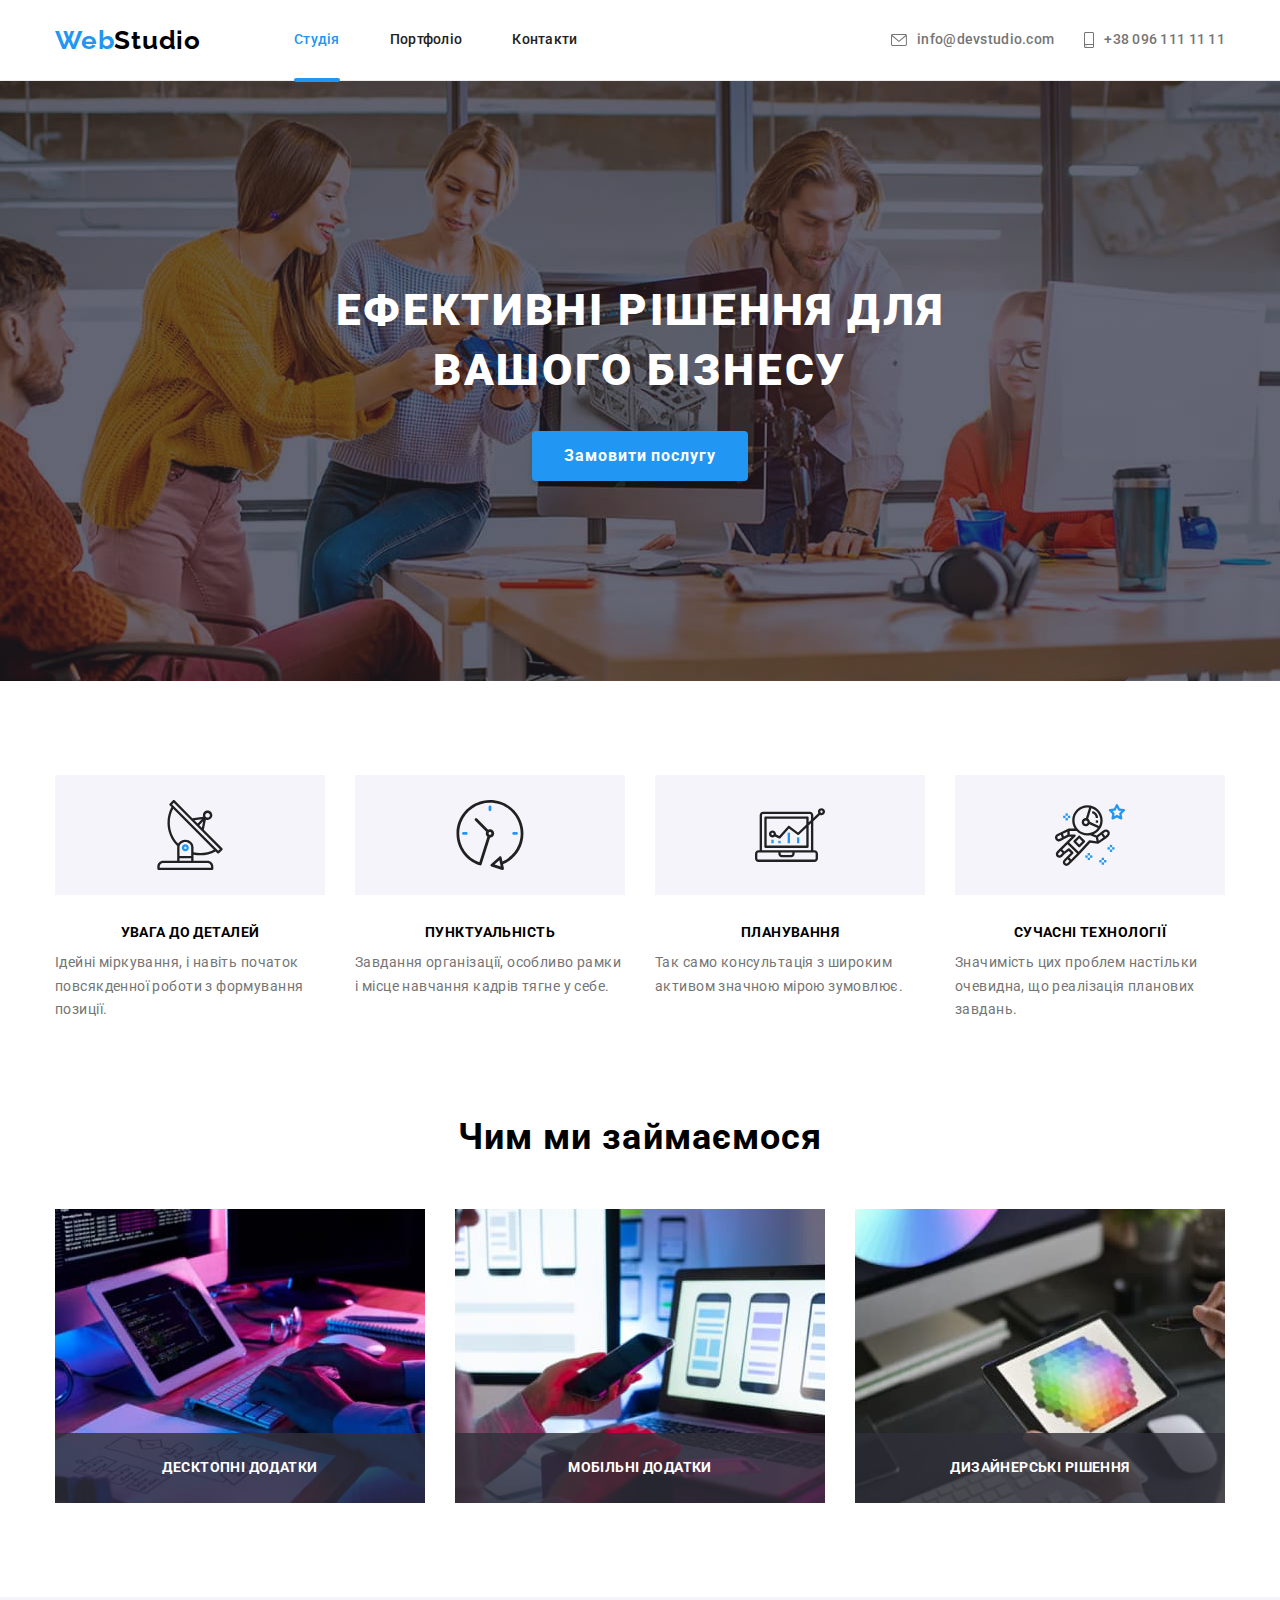
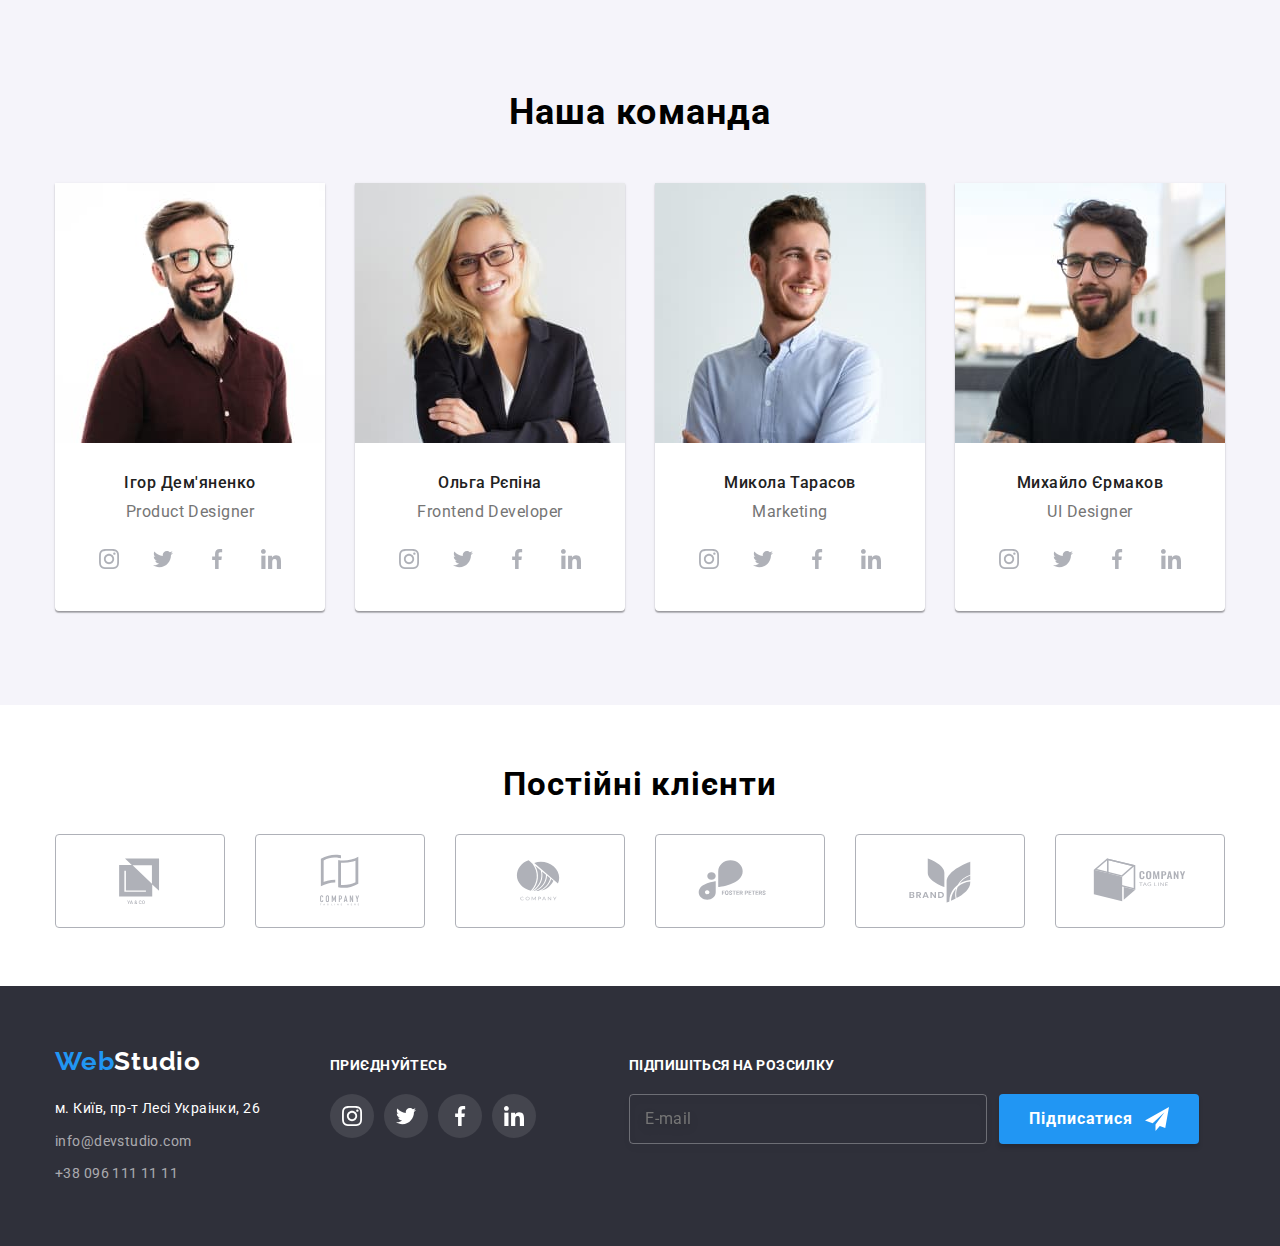
==== commit fa05d881: "save 16.11.22 (01:23)" ====
--- a/index.html
+++ b/index.html
@@ -20,11 +20,11 @@
   <body>
     <header class="header">
       <div class="container container__header--design">
-        <nav class="header__nav">
-          <a class="logo" href="/" lang="en"
-            >Web<span class="logo logo--color-header">Studio</span></a
-          >
-          <ul class="site-nav">
+        <a class="logo" href="./portfolio.html" lang="en"
+          >Web<span class="logo logo--color-header">Studio</span></a
+        >
+        <nav class="site-nav">
+          <ul class="site-nav__list">
             <li class="site-nav__item">
               <a class="site-nav__link site-nav__link--current" href="#">Студія</a>
             </li>
--- a/css/main.min.css
+++ b/css/main.min.css
@@ -1 +1 @@
-:root{--accent-color: #2196f3;--primary-text-color: #212121;--accent-color-background: #1586e2;--accent-color-background-description: rgba(33, 150, 243, 0.9);--primary-background-color: #ffffff;--secondary-background-color: #f5f4fa;--dark-background-color: #2f303a;--title-text-color: #757575;--text-color-white: #ffffff;--text-color-black: #000000;--text-color-footer: rgba(255, 255, 255, 0.6);--border-terms-color: #212121;--border-portfolio-card: #eeeeee;--border-portfolio-header: #ececec;--social-icon-color: #afb1b8;--social-icon-white-color: #ffffff;--primary-font: "Roboto";--logo-font: "Raleway"}body{background-color:var(--primary-background-color);font-family:var(--primary-font)}h1,h2,h3,p,ul{margin-top:0;margin-bottom:0;list-style:none}img{display:block;max-width:100%;height:auto}.visually-hidden{position:absolute;white-space:nowrap;width:1px;height:1px;overflow:hidden;border:0;padding:0;clip:rect(0 0 0 0);-webkit-clip-path:inset(50%);clip-path:inset(50%);margin:-1px}.button{display:-webkit-box;display:-ms-flexbox;display:flex;-webkit-box-align:center;-ms-flex-align:center;align-items:center;-webkit-box-pack:center;-ms-flex-pack:center;justify-content:center;margin-left:auto;margin-right:auto;width:216px;height:50px;font-family:var(--primary-font);border:none;font-weight:700;font-size:16px;line-height:1.88;letter-spacing:.06em;color:var(--text-color-white);background-color:var(--accent-color);cursor:pointer;border-radius:4px;padding:0;-webkit-box-shadow:0px 4px 4px rgba(0,0,0,.15);box-shadow:0px 4px 4px rgba(0,0,0,.15);-webkit-transition-property:color,background-color;transition-property:color,background-color;-webkit-transition-duration:250ms;transition-duration:250ms;-webkit-transition-timing-function:cubic-bezier(0.4, 0, 0.2, 1);transition-timing-function:cubic-bezier(0.4, 0, 0.2, 1)}.button:hover,.button:focus{color:var(--text-color-white);background-color:var(--accent-color-background)}.button--size{width:200px;height:50px}.button--size{width:200px;height:50px}.button__icon{margin-left:12px;fill:currentColor}.customers{padding-top:60px;padding-bottom:60px}@media screen and (min-width: 1200x){.customers{padding-top:94px;padding-bottom:94px}}.customers__title{font-weight:700;font-size:33px;line-height:1.18;letter-spacing:.03em;margin-bottom:30px;text-align:center}@media screen and (min-width: 1200x){.customers__title{font-size:36px;line-height:1.17;margin-bottom:50px}}.customers-list{display:-webkit-box;display:-ms-flexbox;display:flex;-ms-flex-wrap:wrap;flex-wrap:wrap;-webkit-box-pack:center;-ms-flex-pack:center;justify-content:center;padding-left:0;gap:30px}.customers-list__item{width:210px;height:92px}@media screen and (min-width: 768px){.customers-list__item{width:226px}}@media screen and (min-width: 1200px){.customers-list__item{width:170px}}.customers-list__link{display:-webkit-box;display:-ms-flexbox;display:flex;-webkit-box-align:center;-ms-flex-align:center;align-items:center;-webkit-box-pack:center;-ms-flex-pack:center;justify-content:center;padding:16px 32px;fill:var(--social-icon-color);border:1px solid #afb1b8;border-radius:4px;-webkit-transition-property:fill,border;transition-property:fill,border;-webkit-transition-duration:250ms;transition-duration:250ms;-webkit-transition-timing-function:cubic-bezier(0.4, 0, 0.2, 1);transition-timing-function:cubic-bezier(0.4, 0, 0.2, 1)}.customers-list__link:hover,.customers-list__link:focus{fill:var(--accent-color);border-color:var(--accent-color)}.container{margin-left:auto;margin-right:auto;padding-left:15px;padding-right:15px}@media screen and (min-width: 480px){.container{width:480px}}@media screen and (min-width: 768px){.container{width:768px}}@media screen and (min-width: 1200px){.container{width:1200px}}.features{padding-top:60px;padding-bottom:60px}@media screen and (min-width: 1200px){.features{padding-top:94px;padding-bottom:94px}}.features__title{position:absolute;white-space:nowrap;width:1px;height:1px;overflow:hidden;border:0;padding:0;clip:rect(0 0 0 0);-webkit-clip-path:inset(50%);clip-path:inset(50%);margin:-1px}.features__main{padding-left:0;-webkit-box-pack:justify;-ms-flex-pack:justify;justify-content:space-between}@media screen and (min-width: 768px){.features__main{display:-webkit-box;display:-ms-flexbox;display:flex}}.features__list{width:100%}@media screen and (min-width: 768px){.features__list{width:354px}}@media screen and (min-width: 1200px){.features__list{width:270px}}.features__icon{display:-webkit-box;display:-ms-flexbox;display:flex;width:100%;height:120px;-webkit-box-align:center;-ms-flex-align:center;align-items:center;-webkit-box-pack:center;-ms-flex-pack:center;justify-content:center;margin-bottom:30px;background-color:var(--secondary-background-color)}@media screen and (min-width: 768px){.features__icon{width:270px}}.features__name{text-align:center;text-transform:uppercase;font-weight:700;font-size:14px;line-height:1.14;letter-spacing:.03em;margin-bottom:10px}@media screen and (min-width: 768px){.features__name{text-align:center}}.features__text{font-size:14px;line-height:1.71;letter-spacing:.03em;color:var(--title-text-color);margin-bottom:30px}@media screen and (min-width: 1200px){.features__text{margin-bottom:0}}.footer{background-color:var(--dark-background-color);padding-top:60px;padding-bottom:60px}.footer__div{display:-webkit-box;display:-ms-flexbox;display:flex;-webkit-box-orient:vertical;-webkit-box-direction:normal;-ms-flex-direction:column;flex-direction:column;-webkit-box-align:center;-ms-flex-align:center;align-items:center;margin-bottom:60px}@media screen and (min-width: 1200px){.footer__div{display:block;margin-bottom:0}}.footer--container{display:-webkit-box;display:-ms-flexbox;display:flex;-webkit-box-orient:vertical;-webkit-box-direction:normal;-ms-flex-direction:column;flex-direction:column}@media screen and (min-width: 1200px){.footer--container{-webkit-box-orient:horizontal;-webkit-box-direction:normal;-ms-flex-direction:row;flex-direction:row;-webkit-box-align:baseline;-ms-flex-align:baseline;align-items:baseline}}.address{margin-top:20px}.address__list{display:-webkit-box;display:-ms-flexbox;display:flex;-webkit-box-orient:vertical;-webkit-box-direction:normal;-ms-flex-direction:column;flex-direction:column;-webkit-box-align:center;-ms-flex-align:center;align-items:center;padding-left:0}@media screen and (min-width: 1200px){.address__list{-webkit-box-align:start;-ms-flex-align:start;align-items:flex-start}}.address__item:not(:last-child){margin-bottom:9px}.address__link{text-decoration:none;font-style:normal;font-size:14px;line-height:1.71;letter-spacing:.03em;color:var(--text-color-footer);-webkit-transition-property:color;transition-property:color;-webkit-transition-duration:250ms;transition-duration:250ms;-webkit-transition-timing-function:cubic-bezier(0.4, 0, 0.2, 1);transition-timing-function:cubic-bezier(0.4, 0, 0.2, 1)}.address__link:hover,.address__link:focus{color:var(--accent-color)}.address__link--color{color:var(--text-color-white)}.address__link--color:hover,.address__link--color:focus{color:var(--accent-color)}.subscribe{margin-left:0px}@media screen and (min-width: 1200px){.subscribe{margin-left:93px}}.subscribe__text{font-weight:700;font-size:14px;line-height:1.14;letter-spacing:.03em;text-transform:uppercase;color:var(--text-color-white);margin-bottom:20px;text-align:center}@media screen and (min-width: 1200px){.subscribe__text{text-align:start}}.subscribe__form{display:-webkit-box;display:-ms-flexbox;display:flex;-webkit-box-orient:vertical;-webkit-box-direction:normal;-ms-flex-direction:column;flex-direction:column;-webkit-box-align:center;-ms-flex-align:center;align-items:center}@media screen and (min-width: 1200px){.subscribe__form{-webkit-box-orient:horizontal;-webkit-box-direction:normal;-ms-flex-direction:row;flex-direction:row}}.subscribe__input{width:358px;height:50px;padding-left:15px;padding-right:15px;margin-bottom:20px;font-weight:400;font-size:16px;line-height:1.25;letter-spacing:.03em;color:rgba(255,255,255,.6);background-color:inherit;outline:none;border:1px solid rgba(255,255,255,.3);-webkit-filter:drop-shadow(0px 4px 4px rgba(0, 0, 0, 0.15));filter:drop-shadow(0px 4px 4px rgba(0, 0, 0, 0.15));border-radius:4px;-webkit-transition-property:border-color;transition-property:border-color;-webkit-transition-duration:250ms;transition-duration:250ms;-webkit-transition-timing-function:cubic-bezier(0.4, 0, 0.2, 1);transition-timing-function:cubic-bezier(0.4, 0, 0.2, 1)}@media screen and (min-width: 1200px){.subscribe__input{margin-right:12px;margin-bottom:0}}.subscribe__input:hover,.subscribe__input:focus{border-color:var(--accent-color);cursor:pointer}.header{border-bottom:1px solid var(--border-portfolio-header)}.header__nav{display:-webkit-box;display:-ms-flexbox;display:flex;-webkit-box-align:center;-ms-flex-align:center;align-items:center}.container__header--design{display:-webkit-box;display:-ms-flexbox;display:flex;-webkit-box-align:center;-ms-flex-align:center;align-items:center;border:none;height:60px}@media screen and (min-width: 768px){.container__header--design{height:100%}}@media screen and (min-width: 1200x){.container__header--design{height:100%}}.site-nav{display:none;margin-left:93px;padding-left:0}@media screen and (min-width: 768px){.site-nav{display:-webkit-box;display:-ms-flexbox;display:flex}}.site-nav__item{margin-left:50px}.site-nav__link{display:block;padding-top:32px;padding-bottom:32px;text-decoration:none;font-weight:500;font-size:14px;line-height:1.14;letter-spacing:.02em;color:var(--primary-text-color);-webkit-transition-property:color;transition-property:color;-webkit-transition-duration:250ms;transition-duration:250ms;-webkit-transition-timing-function:cubic-bezier(0.4, 0, 0.2, 1);transition-timing-function:cubic-bezier(0.4, 0, 0.2, 1)}.site-nav__link--current{position:relative;color:var(--accent-color);-webkit-transition-property:color;transition-property:color;-webkit-transition-duration:250ms;transition-duration:250ms;-webkit-transition-timing-function:cubic-bezier(0.4, 0, 0.2, 1);transition-timing-function:cubic-bezier(0.4, 0, 0.2, 1)}.site-nav__link:hover,.site-nav__link:focus{color:var(--accent-color)}.site-nav__link--current::after{display:block;position:absolute;bottom:-2px;width:100%;height:4px;background-color:currentColor;content:"";border-radius:2px}.contacts-nav{display:none;-webkit-box-align:center;-ms-flex-align:center;align-items:center;margin-left:auto;padding-left:0;margin-left:auto}@media screen and (min-width: 768px){.contacts-nav{display:-webkit-inline-box;display:-ms-inline-flexbox;display:inline-flex}}.contacts-nav__item{margin-left:30px}.contacts-nav__link{display:-webkit-box;display:-ms-flexbox;display:flex;-webkit-box-align:center;-ms-flex-align:center;align-items:center;padding-top:32px;padding-bottom:32px;text-decoration:none;font-weight:500;font-size:14px;line-height:1.14;letter-spacing:.02em;color:var(--title-text-color);-webkit-transition-property:color;transition-property:color;-webkit-transition-duration:250ms;transition-duration:250ms;-webkit-transition-timing-function:cubic-bezier(0.4, 0, 0.2, 1);transition-timing-function:cubic-bezier(0.4, 0, 0.2, 1)}.contacts-nav__link:hover,.contacts-nav__link:focus{color:var(--accent-color)}.contacts-nav__icon{margin-right:10px;fill:currentColor}.header__menu-button{display:-webkit-box;display:-ms-flexbox;display:flex;-webkit-box-align:center;-ms-flex-align:center;align-items:center;-webkit-box-pack:center;-ms-flex-pack:center;justify-content:center;margin-left:auto;width:40px;height:40px;padding:0;border:none;background-color:inherit}@media screen and (min-width: 768px){.header__menu-button{display:none}}.hero{background-color:var(--dark-background-color);background-image:-webkit-gradient(linear, left top, left bottom, from(rgba(47, 48, 58, 0.4)), to(rgba(47, 48, 58, 0.4))),url(../images/Hero.jpg);background-image:linear-gradient(rgba(47, 48, 58, 0.4), rgba(47, 48, 58, 0.4)),url(../images/Hero.jpg);background-repeat:no-repeat;background-position:50%;text-align:center;-webkit-box-pack:center;-ms-flex-pack:center;justify-content:center;max-width:1600px;padding-top:118px;padding-bottom:118px;margin-left:auto;margin-right:auto}@media screen and (min-width: 1200px){.hero{padding-top:200px;padding-bottom:200px}}.hero__title{font-weight:900;font-size:26px;line-height:1.62;text-transform:uppercase;letter-spacing:.06em;color:var(--text-color-white);margin-bottom:30px;max-width:696px;margin-left:auto;margin-right:auto}@media screen and (min-width: 1200px){.hero__title{font-size:44px;line-height:1.36}}.logo{text-decoration:none;font-family:var(--logo-font);font-weight:700;font-size:26px;line-height:1.19;letter-spacing:.03em;color:var(--accent-color)}.logo--color-header{color:var(--text-color-black)}.logo--color-footer{color:var(--text-color-white)}.backdrop{position:fixed;top:0;left:0;width:100%;height:100%;background-color:rgba(0,0,0,.2);-webkit-transition-property:opacity,visibility;transition-property:opacity,visibility;-webkit-transition-duration:250ms;transition-duration:250ms;-webkit-transition-timing-function:cubic-bezier(0.4, 0, 0.2, 1);transition-timing-function:cubic-bezier(0.4, 0, 0.2, 1)}.is-hidden{opacity:0;visibility:hidden;pointer-events:none}.modal{position:absolute;top:50%;left:50%;-webkit-transform:translate(-50%, -50%);transform:translate(-50%, -50%);width:528px;padding:40px;background-color:var(--primary-background-color);-webkit-box-shadow:0px 1px 3px rgba(0,0,0,.12),0px 1px 1px rgba(0,0,0,.14),0px 2px 1px rgba(0,0,0,.2);box-shadow:0px 1px 3px rgba(0,0,0,.12),0px 1px 1px rgba(0,0,0,.14),0px 2px 1px rgba(0,0,0,.2);border-radius:4px}.modal__close-button{position:absolute;top:8px;right:8px;width:30px;height:30px;padding:0;border-radius:50%;background-color:var(--primary-background-color);border:1px solid rgba(0,0,0,.1);cursor:pointer;outline:none}.modal__close-button:hover .modal__close-icon,.modal__close-button:focus .modal__close-icon{fill:var(--accent-color)}.modal__close-icon{position:absolute;top:50%;left:50%;-webkit-transform:translate(-50%, -50%);transform:translate(-50%, -50%);-webkit-transition-property:fill;transition-property:fill;-webkit-transition-duration:250ms;transition-duration:250ms;-webkit-transition-timing-function:cubic-bezier(0.4, 0, 0.2, 1);transition-timing-function:cubic-bezier(0.4, 0, 0.2, 1)}.modal__title{font-weight:700;font-size:20px;line-height:1.15;text-align:center;margin-bottom:12px;letter-spacing:.03em;color:var(--primary-text-color)}.order-form__lable{display:block;font-weight:400;font-size:12px;line-height:1.17;letter-spacing:.01em;margin-bottom:4px;color:var(--title-text-color)}.order-form__block{position:relative;display:-webkit-box;display:-ms-flexbox;display:flex;-webkit-box-orient:vertical;-webkit-box-direction:normal;-ms-flex-direction:column;flex-direction:column;margin-bottom:10px}.order-form__block:hover .order-form__icon{fill:var(--accent-color)}.order-form__block:focus-within .order-form__icon{fill:var(--accent-color)}.order-form__icon{position:absolute;width:18px;height:18px;top:50%;-webkit-transform:translateY(-50%);transform:translateY(-50%);left:15px;fill:currentColor;-webkit-transition-property:fill;transition-property:fill;-webkit-transition-duration:250ms;transition-duration:250ms;-webkit-transition-timing-function:cubic-bezier(0.4, 0, 0.2, 1);transition-timing-function:cubic-bezier(0.4, 0, 0.2, 1)}.order-form__input{padding:11px 12px 11px 42px;border:1px solid rgba(33,33,33,.2);border-radius:4px;outline:none;-webkit-transition-property:border-color;transition-property:border-color;-webkit-transition-duration:250ms;transition-duration:250ms;-webkit-transition-timing-function:cubic-bezier(0.4, 0, 0.2, 1);transition-timing-function:cubic-bezier(0.4, 0, 0.2, 1)}.order-form__input:hover,.order-form__input:focus{border-color:var(--accent-color);cursor:pointer}.order-form__comments{display:block;margin-bottom:20px;resize:none;width:100%;height:120px;padding:12px 16px;border:1px solid rgba(33,33,33,.2);border-radius:4px;outline:none;-webkit-transition-property:border-color;transition-property:border-color;-webkit-transition-duration:250ms;transition-duration:250ms;-webkit-transition-timing-function:cubic-bezier(0.4, 0, 0.2, 1);transition-timing-function:cubic-bezier(0.4, 0, 0.2, 1)}.order-form__comments:hover,.order-form__comments:focus{border-color:var(--accent-color);cursor:pointer}.order-form__block textarea::-webkit-input-placeholder{font-weight:400;font-size:12px;line-height:1.17;letter-spacing:.01em;color:rgba(117,117,117,.5)}.order-form__block textarea::-moz-placeholder{font-weight:400;font-size:12px;line-height:1.17;letter-spacing:.01em;color:rgba(117,117,117,.5)}.order-form__block textarea:-ms-input-placeholder{font-weight:400;font-size:12px;line-height:1.17;letter-spacing:.01em;color:rgba(117,117,117,.5)}.order-form__block textarea::-ms-input-placeholder{font-weight:400;font-size:12px;line-height:1.17;letter-spacing:.01em;color:rgba(117,117,117,.5)}.order-form__block textarea::placeholder{font-weight:400;font-size:12px;line-height:1.17;letter-spacing:.01em;color:rgba(117,117,117,.5)}.conditions{position:relative;margin-bottom:30px}.conditions__label::before{position:absolute;top:50%;-webkit-transform:translateY(-50%);transform:translateY(-50%);left:12px;width:16px;height:15px;border:2px solid var(--border-terms-color);border-radius:2px;opacity:1;content:""}.conditions__input:checked+.conditions__label::before{opacity:0}.conditions__label::after{position:absolute;top:50%;-webkit-transform:translateY(-50%);transform:translateY(-50%);left:12px;width:16px;height:15px;background-image:url(../images/icon/icon\ check.svg);border-radius:2px;opacity:0;content:""}.conditions__input:checked+.conditions__label::after{opacity:1}.conditions__label{padding-left:35px;font-weight:400;font-size:14px;line-height:1.71;letter-spacing:.03em;color:var(--title-text-color)}.conditions__link{-webkit-text-decoration-line:underline;text-decoration-line:underline;color:var(--accent-color)}.portfolio{margin-top:94px;margin-bottom:94px}.portfolio__title{position:absolute;white-space:nowrap;width:1px;height:1px;overflow:hidden;border:0;padding:0;clip:rect(0 0 0 0);-webkit-clip-path:inset(50%);clip-path:inset(50%);margin:-1px}.portfolio-filter{display:-webkit-box;display:-ms-flexbox;display:flex;-webkit-box-pack:center;-ms-flex-pack:center;justify-content:center;margin-bottom:34px;padding-left:0}.portfolio-filter__item:not(:last-child){margin-left:8px}.portfolio-filter__button{cursor:pointer;font-family:var(--primary-font);border:none;font-weight:500;font-size:16px;line-height:1.63;letter-spacing:.03em;padding:6px 22px;border-radius:4px;-webkit-box-shadow:none;box-shadow:none;color:var(--primary-text-color);background-color:var(--secondary-background-color);-webkit-transition:color,background-color,-webkit-box-shadow;transition:color,background-color,-webkit-box-shadow;transition:box-shadow,color,background-color;transition:box-shadow,color,background-color,-webkit-box-shadow;-webkit-transition-duration:250ms;transition-duration:250ms;-webkit-transition-timing-function:cubic-bezier(0.4, 0, 0.2, 1);transition-timing-function:cubic-bezier(0.4, 0, 0.2, 1)}.portfolio-filter__button:hover,.portfolio-filter__button:focus{background-color:var(--accent-color);color:var(--text-color-white);-webkit-box-shadow:0px 3px 1px rgba(0,0,0,.1),0px 1px 2px rgba(0,0,0,.08),0px 2px 2px rgba(0,0,0,.12);box-shadow:0px 3px 1px rgba(0,0,0,.1),0px 1px 2px rgba(0,0,0,.08),0px 2px 2px rgba(0,0,0,.12)}.portfolio-list{display:-webkit-box;display:-ms-flexbox;display:flex;-ms-flex-wrap:wrap;flex-wrap:wrap;padding:0;margin:0 -30px -30px 0}.portfolio-card__link{position:relative;display:block;width:370px;text-decoration:none;margin-right:30px;margin-bottom:30px;border:1px solid #eee;-webkit-box-shadow:none;box-shadow:none;-webkit-transition-property:-webkit-box-shadow;transition-property:-webkit-box-shadow;transition-property:box-shadow;transition-property:box-shadow, -webkit-box-shadow;-webkit-transition-duration:250ms;transition-duration:250ms;-webkit-transition-timing-function:cubic-bezier(0.4, 0, 0.2, 1);transition-timing-function:cubic-bezier(0.4, 0, 0.2, 1);overflow:hidden}.portfolio-card__link:hover,.portfolio-card__link:focus{-webkit-box-shadow:0px 1px 1px rgba(0,0,0,.12),0px 4px 4px rgba(0,0,0,.06),1px 4px 6px rgba(0,0,0,.16);box-shadow:0px 1px 1px rgba(0,0,0,.12),0px 4px 4px rgba(0,0,0,.06),1px 4px 6px rgba(0,0,0,.16)}.portfolio-card__link:hover .portfolio-card__description,.portfolio-card__link:focus .portfolio-card__description{-webkit-transform:translateY(0);transform:translateY(0);color:var(--text-color-white)}.portfolio-card__img{position:relative;width:370px;overflow:hidden}.portfolio-card__div{padding:20px 24px;border-right:1px solid var(--border-portfolio-card);border-bottom:1px solid var(--border-portfolio-card);border-left:1px solid var(--border-portfolio-card)}.portfolio-card__title{font-weight:700;font-size:18px;line-height:2;letter-spacing:.06em;margin-bottom:4px;color:var(--primary-text-color)}.portfolio-card__text{font-size:16px;line-height:1.88;letter-spacing:.03em;color:var(--title-text-color)}.portfolio-card__description{display:-webkit-box;display:-ms-flexbox;display:flex;position:absolute;top:0;left:0;-webkit-box-align:center;-ms-flex-align:center;align-items:center;width:100%;height:100%;padding:24px;font-weight:400;font-size:18px;line-height:1.56;letter-spacing:.03em;-webkit-transform:translateY(100.1%);transform:translateY(100.1%);background-color:var(--accent-color-background-description);-webkit-transition-property:opacity,-webkit-transform;transition-property:opacity,-webkit-transform;transition-property:transform,opacity;transition-property:transform,opacity,-webkit-transform;-webkit-transition-duration:250ms;transition-duration:250ms;-webkit-transition-timing-function:cubic-bezier(0.4, 0, 0.2, 1);transition-timing-function:cubic-bezier(0.4, 0, 0.2, 1)}.social{padding-bottom:30px;background-color:inherit}.social-list{display:-webkit-box;display:-ms-flexbox;display:flex;-webkit-box-pack:center;-ms-flex-pack:center;justify-content:center;padding-left:0;gap:10px}.social-list__link{width:44px;height:44px;display:-webkit-box;display:-ms-flexbox;display:flex;-webkit-box-pack:center;-ms-flex-pack:center;justify-content:center;-webkit-box-align:center;-ms-flex-align:center;align-items:center;border-radius:50%;-webkit-transition-property:background-color;transition-property:background-color;-webkit-transition-duration:250ms;transition-duration:250ms;-webkit-transition-timing-function:cubic-bezier(0.4, 0, 0.2, 1);transition-timing-function:cubic-bezier(0.4, 0, 0.2, 1)}.social-list__link:hover,.social-list__link:focus{background-color:var(--accent-color)}.social-list__link:hover .social-list__icon,.social-list__link:focus .social-list__icon{fill:var(--social-icon-white-color);border-color:var(--social-icon-white-color)}.social-list__icon{fill:var(--social-icon-color);-webkit-transition-property:fill;transition-property:fill;-webkit-transition-duration:250ms;transition-duration:250ms;-webkit-transition-timing-function:cubic-bezier(0.4, 0, 0.2, 1);transition-timing-function:cubic-bezier(0.4, 0, 0.2, 1)}.footer-social{display:-webkit-box;display:-ms-flexbox;display:flex;-webkit-box-orient:vertical;-webkit-box-direction:normal;-ms-flex-direction:column;flex-direction:column;-webkit-box-align:center;-ms-flex-align:center;align-items:center;margin-bottom:60px}@media screen and (min-width: 1200px){.footer-social{display:block;margin-left:70px;margin-bottom:0}}.foter-social__text{font-weight:700;font-size:14px;line-height:1.14;letter-spacing:.03em;text-transform:uppercase;color:var(--text-color-white);margin-bottom:20px}.social-list__link--color{background-color:rgba(255,255,255,.1)}.social-list__icon--color{fill:var(--social-icon-white-color)}.team{background-color:var(--secondary-background-color);padding-top:60px;padding-bottom:60px}@media screen and (min-width: 1200px){.team{padding-top:94px;padding-bottom:94px}}.team__title{font-weight:700;font-size:28px;line-height:1.18;letter-spacing:.03em;margin-bottom:50px;text-align:center}@media screen and (min-width: 1200px){.team__title{font-size:36px;line-height:1.17}}.team-list{display:-webkit-box;display:-ms-flexbox;display:flex;-ms-flex-wrap:wrap;flex-wrap:wrap;padding:0;gap:30px}.team-list__item{width:450px;text-align:center;background-color:var(--primary-background-color);border-radius:0px 0px 4px 4px;-webkit-box-shadow:0px 1px 3px rgba(0,0,0,.12),0px 1px 1px rgba(0,0,0,.14),0px 2px 1px rgba(0,0,0,.2);box-shadow:0px 1px 3px rgba(0,0,0,.12),0px 1px 1px rgba(0,0,0,.14),0px 2px 1px rgba(0,0,0,.2)}@media screen and (min-width: 768px){.team-list__item{width:354px}}@media screen and (min-width: 1200px){.team-list__item{width:270px}}.team-list__item__images{width:100%}.team-list__div{padding:30px}.team-list__name{display:inline-block;margin-bottom:10px;font-weight:500;font-size:16px;line-height:1.19;letter-spacing:.03em;color:var(--primary-text-color)}.team-list__text{margin-bottom:16px;font-size:16px;line-height:1.19;letter-spacing:.03em;color:var(--title-text-color)}.work{display:none;padding-bottom:94px}@media screen and (min-width: 1200px){.work{display:block}}.work__title{display:block;font-weight:700;font-size:36px;line-height:1.17;letter-spacing:.03em;margin-bottom:50px;text-align:center}.work-list{display:-webkit-box;display:-ms-flexbox;display:flex;padding-left:0;gap:30px}.work-list__item{position:relative;max-width:370px;gap:30px}.work-list__name{position:absolute;bottom:0;width:100%;padding:27px;font-weight:700;font-size:14px;line-height:1.14;text-align:center;letter-spacing:.03em;text-transform:uppercase;color:var(--text-color-white);background:rgba(47,48,58,.8)}/*# sourceMappingURL=main.min.css.map */+:root{--accent-color: #2196f3;--primary-text-color: #212121;--accent-color-background: #1586e2;--accent-color-background-description: rgba(33, 150, 243, 0.9);--primary-background-color: #ffffff;--secondary-background-color: #f5f4fa;--dark-background-color: #2f303a;--title-text-color: #757575;--text-color-white: #ffffff;--text-color-black: #000000;--text-color-footer: rgba(255, 255, 255, 0.6);--border-terms-color: #212121;--border-portfolio-card: #eeeeee;--border-portfolio-header: #ececec;--social-icon-color: #afb1b8;--social-icon-white-color: #ffffff;--primary-font: "Roboto";--logo-font: "Raleway"}body{background-color:var(--primary-background-color);font-family:var(--primary-font)}h1,h2,h3,p,ul{margin-top:0;margin-bottom:0;list-style:none}img{display:block;max-width:100%;height:auto}.visually-hidden{position:absolute;white-space:nowrap;width:1px;height:1px;overflow:hidden;border:0;padding:0;clip:rect(0 0 0 0);-webkit-clip-path:inset(50%);clip-path:inset(50%);margin:-1px}.button{display:-webkit-box;display:-ms-flexbox;display:flex;-webkit-box-align:center;-ms-flex-align:center;align-items:center;-webkit-box-pack:center;-ms-flex-pack:center;justify-content:center;margin-left:auto;margin-right:auto;width:216px;height:50px;font-family:var(--primary-font);border:none;font-weight:700;font-size:16px;line-height:1.88;letter-spacing:.06em;color:var(--text-color-white);background-color:var(--accent-color);cursor:pointer;border-radius:4px;padding:0;-webkit-box-shadow:0px 4px 4px rgba(0,0,0,.15);box-shadow:0px 4px 4px rgba(0,0,0,.15);-webkit-transition-property:color,background-color;transition-property:color,background-color;-webkit-transition-duration:250ms;transition-duration:250ms;-webkit-transition-timing-function:cubic-bezier(0.4, 0, 0.2, 1);transition-timing-function:cubic-bezier(0.4, 0, 0.2, 1)}.button:hover,.button:focus{color:var(--text-color-white);background-color:var(--accent-color-background)}.button--size{width:200px;height:50px}.button--size{width:200px;height:50px}.button__icon{margin-left:12px;fill:currentColor}.customers{padding-top:60px;padding-bottom:60px}@media screen and (min-width: 1200x){.customers{padding-top:94px;padding-bottom:94px}}.customers__title{font-weight:700;font-size:33px;line-height:1.18;letter-spacing:.03em;margin-bottom:30px;text-align:center}@media screen and (min-width: 1200x){.customers__title{font-size:36px;line-height:1.17;margin-bottom:50px}}.customers-list{display:-webkit-box;display:-ms-flexbox;display:flex;-ms-flex-wrap:wrap;flex-wrap:wrap;-webkit-box-pack:center;-ms-flex-pack:center;justify-content:center;padding-left:0;gap:30px}.customers-list__item{width:210px;height:92px}@media screen and (min-width: 768px){.customers-list__item{width:226px}}@media screen and (min-width: 1200px){.customers-list__item{width:170px}}.customers-list__link{display:-webkit-box;display:-ms-flexbox;display:flex;-webkit-box-align:center;-ms-flex-align:center;align-items:center;-webkit-box-pack:center;-ms-flex-pack:center;justify-content:center;padding:16px 32px;fill:var(--social-icon-color);border:1px solid #afb1b8;border-radius:4px;-webkit-transition-property:fill,border;transition-property:fill,border;-webkit-transition-duration:250ms;transition-duration:250ms;-webkit-transition-timing-function:cubic-bezier(0.4, 0, 0.2, 1);transition-timing-function:cubic-bezier(0.4, 0, 0.2, 1)}.customers-list__link:hover,.customers-list__link:focus{fill:var(--accent-color);border-color:var(--accent-color)}.container{margin-left:auto;margin-right:auto;padding-left:15px;padding-right:15px}@media screen and (min-width: 480px){.container{width:480px}}@media screen and (min-width: 768px){.container{width:768px}}@media screen and (min-width: 1200px){.container{width:1200px}}.features{padding-top:60px;padding-bottom:60px}@media screen and (min-width: 1200px){.features{padding-top:94px;padding-bottom:94px}}.features__title{position:absolute;white-space:nowrap;width:1px;height:1px;overflow:hidden;border:0;padding:0;clip:rect(0 0 0 0);-webkit-clip-path:inset(50%);clip-path:inset(50%);margin:-1px}.features__main{padding-left:0;-webkit-box-pack:justify;-ms-flex-pack:justify;justify-content:space-between}@media screen and (min-width: 768px){.features__main{display:-webkit-box;display:-ms-flexbox;display:flex}}.features__list{width:100%}@media screen and (min-width: 768px){.features__list{width:354px}}@media screen and (min-width: 1200px){.features__list{width:270px}}.features__icon{display:-webkit-box;display:-ms-flexbox;display:flex;width:100%;height:120px;-webkit-box-align:center;-ms-flex-align:center;align-items:center;-webkit-box-pack:center;-ms-flex-pack:center;justify-content:center;margin-bottom:30px;background-color:var(--secondary-background-color)}@media screen and (min-width: 768px){.features__icon{width:270px}}.features__name{text-align:center;text-transform:uppercase;font-weight:700;font-size:14px;line-height:1.14;letter-spacing:.03em;margin-bottom:10px}@media screen and (min-width: 768px){.features__name{text-align:center}}.features__text{font-size:14px;line-height:1.71;letter-spacing:.03em;color:var(--title-text-color);margin-bottom:30px}@media screen and (min-width: 1200px){.features__text{margin-bottom:0}}.footer{background-color:var(--dark-background-color);padding-top:60px;padding-bottom:60px}.footer__div{display:-webkit-box;display:-ms-flexbox;display:flex;-webkit-box-orient:vertical;-webkit-box-direction:normal;-ms-flex-direction:column;flex-direction:column;-webkit-box-align:center;-ms-flex-align:center;align-items:center;margin-bottom:60px}@media screen and (min-width: 1200px){.footer__div{display:block;margin-bottom:0}}.footer--container{display:-webkit-box;display:-ms-flexbox;display:flex;-webkit-box-orient:vertical;-webkit-box-direction:normal;-ms-flex-direction:column;flex-direction:column}@media screen and (min-width: 1200px){.footer--container{-webkit-box-orient:horizontal;-webkit-box-direction:normal;-ms-flex-direction:row;flex-direction:row;-webkit-box-align:baseline;-ms-flex-align:baseline;align-items:baseline}}.address{margin-top:20px}.address__list{display:-webkit-box;display:-ms-flexbox;display:flex;-webkit-box-orient:vertical;-webkit-box-direction:normal;-ms-flex-direction:column;flex-direction:column;-webkit-box-align:center;-ms-flex-align:center;align-items:center;padding-left:0}@media screen and (min-width: 1200px){.address__list{-webkit-box-align:start;-ms-flex-align:start;align-items:flex-start}}.address__item:not(:last-child){margin-bottom:9px}.address__link{text-decoration:none;font-style:normal;font-size:14px;line-height:1.71;letter-spacing:.03em;color:var(--text-color-footer);-webkit-transition-property:color;transition-property:color;-webkit-transition-duration:250ms;transition-duration:250ms;-webkit-transition-timing-function:cubic-bezier(0.4, 0, 0.2, 1);transition-timing-function:cubic-bezier(0.4, 0, 0.2, 1)}.address__link:hover,.address__link:focus{color:var(--accent-color)}.address__link--color{color:var(--text-color-white)}.address__link--color:hover,.address__link--color:focus{color:var(--accent-color)}.subscribe{margin-left:0px}@media screen and (min-width: 1200px){.subscribe{margin-left:93px}}.subscribe__text{font-weight:700;font-size:14px;line-height:1.14;letter-spacing:.03em;text-transform:uppercase;color:var(--text-color-white);margin-bottom:20px;text-align:center}@media screen and (min-width: 1200px){.subscribe__text{text-align:start}}.subscribe__form{display:-webkit-box;display:-ms-flexbox;display:flex;-webkit-box-orient:vertical;-webkit-box-direction:normal;-ms-flex-direction:column;flex-direction:column;-webkit-box-align:center;-ms-flex-align:center;align-items:center}@media screen and (min-width: 1200px){.subscribe__form{-webkit-box-orient:horizontal;-webkit-box-direction:normal;-ms-flex-direction:row;flex-direction:row}}.subscribe__input{width:100%;height:50px;padding-left:15px;padding-right:15px;margin-bottom:20px;font-weight:400;font-size:16px;line-height:1.25;letter-spacing:.03em;color:rgba(255,255,255,.6);background-color:inherit;outline:none;border:1px solid rgba(255,255,255,.3);-webkit-filter:drop-shadow(0px 4px 4px rgba(0, 0, 0, 0.15));filter:drop-shadow(0px 4px 4px rgba(0, 0, 0, 0.15));border-radius:4px;-webkit-transition-property:border-color;transition-property:border-color;-webkit-transition-duration:250ms;transition-duration:250ms;-webkit-transition-timing-function:cubic-bezier(0.4, 0, 0.2, 1);transition-timing-function:cubic-bezier(0.4, 0, 0.2, 1)}@media screen and (min-width: 768px){.subscribe__input{width:450px}}@media screen and (min-width: 1200px){.subscribe__input{margin-right:12px;margin-bottom:0;width:358px}}.subscribe__input:hover,.subscribe__input:focus{border-color:var(--accent-color);cursor:pointer}.header{border-bottom:1px solid var(--border-portfolio-header)}.container__header--design{display:-webkit-box;display:-ms-flexbox;display:flex;-webkit-box-align:center;-ms-flex-align:center;align-items:center;border:none;height:60px}@media screen and (min-width: 768px){.container__header--design{height:100%}}@media screen and (min-width: 1200x){.container__header--design{height:100%}}@media screen and (min-width: 768px){.site-nav{margin-left:auto;margin-right:auto}}@media screen and (min-width: 1200px){.site-nav{margin-left:93px}}.site-nav__list{display:none;padding-left:0;gap:50px}@media screen and (min-width: 768px){.site-nav__list{display:-webkit-box;display:-ms-flexbox;display:flex}}.site-nav__link{display:block;padding-top:32px;padding-bottom:32px;text-decoration:none;font-weight:500;font-size:14px;line-height:1.14;letter-spacing:.02em;color:var(--primary-text-color);-webkit-transition-property:color;transition-property:color;-webkit-transition-duration:250ms;transition-duration:250ms;-webkit-transition-timing-function:cubic-bezier(0.4, 0, 0.2, 1);transition-timing-function:cubic-bezier(0.4, 0, 0.2, 1)}.site-nav__link--current{position:relative;color:var(--accent-color);-webkit-transition-property:color;transition-property:color;-webkit-transition-duration:250ms;transition-duration:250ms;-webkit-transition-timing-function:cubic-bezier(0.4, 0, 0.2, 1);transition-timing-function:cubic-bezier(0.4, 0, 0.2, 1)}.site-nav__link:hover,.site-nav__link:focus{color:var(--accent-color)}.site-nav__link--current::after{display:block;position:absolute;bottom:-2px;width:100%;height:4px;background-color:currentColor;content:"";border-radius:2px}.contacts-nav{display:none;padding-left:0}@media screen and (min-width: 768px){.contacts-nav{display:-webkit-box;display:-ms-flexbox;display:flex;-webkit-box-orient:vertical;-webkit-box-direction:normal;-ms-flex-direction:column;flex-direction:column;gap:10px}}@media screen and (min-width: 1200px){.contacts-nav{display:-webkit-box;display:-ms-flexbox;display:flex;-webkit-box-orient:horizontal;-webkit-box-direction:normal;-ms-flex-direction:row;flex-direction:row;gap:30px}}.contacts-nav__link{display:-webkit-box;display:-ms-flexbox;display:flex;-webkit-box-align:center;-ms-flex-align:center;align-items:center;text-decoration:none;font-weight:500;font-size:14px;line-height:1.14;letter-spacing:.02em;color:var(--title-text-color);-webkit-transition-property:color;transition-property:color;-webkit-transition-duration:250ms;transition-duration:250ms;-webkit-transition-timing-function:cubic-bezier(0.4, 0, 0.2, 1);transition-timing-function:cubic-bezier(0.4, 0, 0.2, 1)}@media screen and (min-width: 1200px){.contacts-nav__link{padding-top:32px;padding-bottom:32px}}.contacts-nav__link:hover,.contacts-nav__link:focus{color:var(--accent-color)}.contacts-nav__icon{margin-right:10px;fill:currentColor}.header__menu-button{display:-webkit-box;display:-ms-flexbox;display:flex;-webkit-box-align:center;-ms-flex-align:center;align-items:center;-webkit-box-pack:center;-ms-flex-pack:center;justify-content:center;margin-left:auto;width:40px;height:40px;padding:0;border:none;background-color:inherit}@media screen and (min-width: 768px){.header__menu-button{display:none}}.hero{background-color:var(--dark-background-color);background-image:-webkit-gradient(linear, left top, left bottom, from(rgba(47, 48, 58, 0.4)), to(rgba(47, 48, 58, 0.4))),url(../images/Hero.jpg);background-image:linear-gradient(rgba(47, 48, 58, 0.4), rgba(47, 48, 58, 0.4)),url(../images/Hero.jpg);background-repeat:no-repeat;background-position:50%;text-align:center;-webkit-box-pack:center;-ms-flex-pack:center;justify-content:center;max-width:1600px;padding-top:118px;padding-bottom:118px;margin-left:auto;margin-right:auto}@media screen and (min-width: 1200px){.hero{padding-top:200px;padding-bottom:200px}}.hero__title{font-weight:900;font-size:26px;line-height:1.62;text-transform:uppercase;letter-spacing:.06em;color:var(--text-color-white);margin-bottom:30px;max-width:696px;margin-left:auto;margin-right:auto}@media screen and (min-width: 1200px){.hero__title{font-size:44px;line-height:1.36}}.logo{text-decoration:none;font-family:var(--logo-font);font-weight:700;font-size:26px;line-height:1.19;letter-spacing:.03em;color:var(--accent-color)}.logo--color-header{color:var(--text-color-black)}.logo--color-footer{color:var(--text-color-white)}.backdrop{position:fixed;top:0;left:0;width:100%;height:100%;background-color:rgba(0,0,0,.2);-webkit-transition-property:opacity,visibility;transition-property:opacity,visibility;-webkit-transition-duration:250ms;transition-duration:250ms;-webkit-transition-timing-function:cubic-bezier(0.4, 0, 0.2, 1);transition-timing-function:cubic-bezier(0.4, 0, 0.2, 1)}.is-hidden{opacity:0;visibility:hidden;pointer-events:none}.modal{position:absolute;top:50%;left:50%;-webkit-transform:translate(-50%, -50%);transform:translate(-50%, -50%);width:528px;padding:40px;background-color:var(--primary-background-color);-webkit-box-shadow:0px 1px 3px rgba(0,0,0,.12),0px 1px 1px rgba(0,0,0,.14),0px 2px 1px rgba(0,0,0,.2);box-shadow:0px 1px 3px rgba(0,0,0,.12),0px 1px 1px rgba(0,0,0,.14),0px 2px 1px rgba(0,0,0,.2);border-radius:4px}.modal__close-button{position:absolute;top:8px;right:8px;width:30px;height:30px;padding:0;border-radius:50%;background-color:var(--primary-background-color);border:1px solid rgba(0,0,0,.1);cursor:pointer;outline:none}.modal__close-button:hover .modal__close-icon,.modal__close-button:focus .modal__close-icon{fill:var(--accent-color)}.modal__close-icon{position:absolute;top:50%;left:50%;-webkit-transform:translate(-50%, -50%);transform:translate(-50%, -50%);-webkit-transition-property:fill;transition-property:fill;-webkit-transition-duration:250ms;transition-duration:250ms;-webkit-transition-timing-function:cubic-bezier(0.4, 0, 0.2, 1);transition-timing-function:cubic-bezier(0.4, 0, 0.2, 1)}.modal__title{font-weight:700;font-size:20px;line-height:1.15;text-align:center;margin-bottom:12px;letter-spacing:.03em;color:var(--primary-text-color)}.order-form__lable{display:block;font-weight:400;font-size:12px;line-height:1.17;letter-spacing:.01em;margin-bottom:4px;color:var(--title-text-color)}.order-form__block{position:relative;display:-webkit-box;display:-ms-flexbox;display:flex;-webkit-box-orient:vertical;-webkit-box-direction:normal;-ms-flex-direction:column;flex-direction:column;margin-bottom:10px}.order-form__block:hover .order-form__icon{fill:var(--accent-color)}.order-form__block:focus-within .order-form__icon{fill:var(--accent-color)}.order-form__icon{position:absolute;width:18px;height:18px;top:50%;-webkit-transform:translateY(-50%);transform:translateY(-50%);left:15px;fill:currentColor;-webkit-transition-property:fill;transition-property:fill;-webkit-transition-duration:250ms;transition-duration:250ms;-webkit-transition-timing-function:cubic-bezier(0.4, 0, 0.2, 1);transition-timing-function:cubic-bezier(0.4, 0, 0.2, 1)}.order-form__input{padding:11px 12px 11px 42px;border:1px solid rgba(33,33,33,.2);border-radius:4px;outline:none;-webkit-transition-property:border-color;transition-property:border-color;-webkit-transition-duration:250ms;transition-duration:250ms;-webkit-transition-timing-function:cubic-bezier(0.4, 0, 0.2, 1);transition-timing-function:cubic-bezier(0.4, 0, 0.2, 1)}.order-form__input:hover,.order-form__input:focus{border-color:var(--accent-color);cursor:pointer}.order-form__comments{display:block;margin-bottom:20px;resize:none;width:100%;height:120px;padding:12px 16px;border:1px solid rgba(33,33,33,.2);border-radius:4px;outline:none;-webkit-transition-property:border-color;transition-property:border-color;-webkit-transition-duration:250ms;transition-duration:250ms;-webkit-transition-timing-function:cubic-bezier(0.4, 0, 0.2, 1);transition-timing-function:cubic-bezier(0.4, 0, 0.2, 1)}.order-form__comments:hover,.order-form__comments:focus{border-color:var(--accent-color);cursor:pointer}.order-form__block textarea::-webkit-input-placeholder{font-weight:400;font-size:12px;line-height:1.17;letter-spacing:.01em;color:rgba(117,117,117,.5)}.order-form__block textarea::-moz-placeholder{font-weight:400;font-size:12px;line-height:1.17;letter-spacing:.01em;color:rgba(117,117,117,.5)}.order-form__block textarea:-ms-input-placeholder{font-weight:400;font-size:12px;line-height:1.17;letter-spacing:.01em;color:rgba(117,117,117,.5)}.order-form__block textarea::-ms-input-placeholder{font-weight:400;font-size:12px;line-height:1.17;letter-spacing:.01em;color:rgba(117,117,117,.5)}.order-form__block textarea::placeholder{font-weight:400;font-size:12px;line-height:1.17;letter-spacing:.01em;color:rgba(117,117,117,.5)}.conditions{position:relative;margin-bottom:30px}.conditions__label::before{position:absolute;top:50%;-webkit-transform:translateY(-50%);transform:translateY(-50%);left:12px;width:16px;height:15px;border:2px solid var(--border-terms-color);border-radius:2px;opacity:1;content:""}.conditions__input:checked+.conditions__label::before{opacity:0}.conditions__label::after{position:absolute;top:50%;-webkit-transform:translateY(-50%);transform:translateY(-50%);left:12px;width:16px;height:15px;background-image:url(../images/icon/icon\ check.svg);border-radius:2px;opacity:0;content:""}.conditions__input:checked+.conditions__label::after{opacity:1}.conditions__label{padding-left:35px;font-weight:400;font-size:14px;line-height:1.71;letter-spacing:.03em;color:var(--title-text-color)}.conditions__link{-webkit-text-decoration-line:underline;text-decoration-line:underline;color:var(--accent-color)}.portfolio{margin-top:60px;margin-bottom:60px}@media screen and (min-width: 1200px){.portfolio{margin-top:94px;margin-bottom:94px}}.portfolio__title{position:absolute;white-space:nowrap;width:1px;height:1px;overflow:hidden;border:0;padding:0;clip:rect(0 0 0 0);-webkit-clip-path:inset(50%);clip-path:inset(50%);margin:-1px}.portfolio-filter{display:-webkit-box;display:-ms-flexbox;display:flex;-webkit-box-pack:start;-ms-flex-pack:start;justify-content:flex-start;-ms-flex-wrap:wrap;flex-wrap:wrap;margin-bottom:40px;padding-left:0;-webkit-column-gap:8px;-moz-column-gap:8px;column-gap:8px;row-gap:15px;max-width:400px}@media screen and (min-width: 768px){.portfolio-filter{-webkit-box-pack:center;-ms-flex-pack:center;justify-content:center;margin-bottom:30px;max-width:none}}@media screen and (min-width: 1200px){.portfolio-filter{margin-bottom:50px}}.portfolio-filter__button{cursor:pointer;font-family:var(--primary-font);border:none;font-weight:500;font-size:16px;line-height:1.63;letter-spacing:.03em;padding:6px 22px;border-radius:4px;-webkit-box-shadow:none;box-shadow:none;color:var(--primary-text-color);background-color:var(--secondary-background-color);-webkit-transition:color,background-color,-webkit-box-shadow;transition:color,background-color,-webkit-box-shadow;transition:box-shadow,color,background-color;transition:box-shadow,color,background-color,-webkit-box-shadow;-webkit-transition-duration:250ms;transition-duration:250ms;-webkit-transition-timing-function:cubic-bezier(0.4, 0, 0.2, 1);transition-timing-function:cubic-bezier(0.4, 0, 0.2, 1)}.portfolio-filter__button:hover,.portfolio-filter__button:focus{background-color:var(--accent-color);color:var(--text-color-white);-webkit-box-shadow:0px 3px 1px rgba(0,0,0,.1),0px 1px 2px rgba(0,0,0,.08),0px 2px 2px rgba(0,0,0,.12);box-shadow:0px 3px 1px rgba(0,0,0,.1),0px 1px 2px rgba(0,0,0,.08),0px 2px 2px rgba(0,0,0,.12)}.portfolio-list{display:-webkit-box;display:-ms-flexbox;display:flex;-ms-flex-wrap:wrap;flex-wrap:wrap;padding:0;margin:0 -30px -30px 0}.portfolio-card{display:-webkit-box;display:-ms-flexbox;display:flex;margin-right:30px;margin-bottom:30px;width:450px;border:1px solid #eee}@media screen and (min-width: 768px){.portfolio-card{width:354px}}@media screen and (min-width: 1200px){.portfolio-card{width:370px}}.portfolio-card__link{position:relative;height:100%;text-decoration:none;-webkit-box-shadow:none;box-shadow:none;-webkit-transition-property:-webkit-box-shadow;transition-property:-webkit-box-shadow;transition-property:box-shadow;transition-property:box-shadow, -webkit-box-shadow;-webkit-transition-duration:250ms;transition-duration:250ms;-webkit-transition-timing-function:cubic-bezier(0.4, 0, 0.2, 1);transition-timing-function:cubic-bezier(0.4, 0, 0.2, 1);overflow:hidden}.portfolio-card__link:hover,.portfolio-card__link:focus{-webkit-box-shadow:0px 1px 1px rgba(0,0,0,.12),0px 4px 4px rgba(0,0,0,.06),1px 4px 6px rgba(0,0,0,.16);box-shadow:0px 1px 1px rgba(0,0,0,.12),0px 4px 4px rgba(0,0,0,.06),1px 4px 6px rgba(0,0,0,.16)}.portfolio-card__link:hover .portfolio-card__description,.portfolio-card__link:focus .portfolio-card__description{-webkit-transform:translateY(0);transform:translateY(0);color:var(--text-color-white)}.portfolio-card__img{position:relative;width:100%;overflow:hidden}@media screen and (min-width: 768px){.portfolio-card__img{width:354px}}@media screen and (min-width: 1200px){.portfolio-card__img{width:370px}}.portfolio-card__div{padding:20px 24px}.portfolio-card__title{font-weight:700;font-size:18px;line-height:2;letter-spacing:.06em;margin-bottom:4px;color:var(--primary-text-color)}.portfolio-card__text{font-size:16px;line-height:1.88;letter-spacing:.03em;color:var(--title-text-color)}.portfolio-card__description{display:-webkit-box;display:-ms-flexbox;display:flex;position:absolute;top:0;left:0;-webkit-box-align:center;-ms-flex-align:center;align-items:center;width:100%;height:100%;padding:24px;font-weight:400;font-size:18px;line-height:1.56;letter-spacing:.03em;-webkit-transform:translateY(100.1%);transform:translateY(100.1%);background-color:var(--accent-color-background-description);-webkit-transition-property:opacity,-webkit-transform;transition-property:opacity,-webkit-transform;transition-property:transform,opacity;transition-property:transform,opacity,-webkit-transform;-webkit-transition-duration:250ms;transition-duration:250ms;-webkit-transition-timing-function:cubic-bezier(0.4, 0, 0.2, 1);transition-timing-function:cubic-bezier(0.4, 0, 0.2, 1)}.social{padding-bottom:30px;background-color:inherit}.social-list{display:-webkit-box;display:-ms-flexbox;display:flex;-webkit-box-pack:center;-ms-flex-pack:center;justify-content:center;padding-left:0;gap:10px}.social-list__link{width:44px;height:44px;display:-webkit-box;display:-ms-flexbox;display:flex;-webkit-box-pack:center;-ms-flex-pack:center;justify-content:center;-webkit-box-align:center;-ms-flex-align:center;align-items:center;border-radius:50%;-webkit-transition-property:background-color;transition-property:background-color;-webkit-transition-duration:250ms;transition-duration:250ms;-webkit-transition-timing-function:cubic-bezier(0.4, 0, 0.2, 1);transition-timing-function:cubic-bezier(0.4, 0, 0.2, 1)}.social-list__link:hover,.social-list__link:focus{background-color:var(--accent-color)}.social-list__link:hover .social-list__icon,.social-list__link:focus .social-list__icon{fill:var(--social-icon-white-color);border-color:var(--social-icon-white-color)}.social-list__icon{fill:var(--social-icon-color);-webkit-transition-property:fill;transition-property:fill;-webkit-transition-duration:250ms;transition-duration:250ms;-webkit-transition-timing-function:cubic-bezier(0.4, 0, 0.2, 1);transition-timing-function:cubic-bezier(0.4, 0, 0.2, 1)}.footer-social{display:-webkit-box;display:-ms-flexbox;display:flex;-webkit-box-orient:vertical;-webkit-box-direction:normal;-ms-flex-direction:column;flex-direction:column;-webkit-box-align:center;-ms-flex-align:center;align-items:center;margin-bottom:60px}@media screen and (min-width: 1200px){.footer-social{display:block;margin-left:70px;margin-bottom:0}}.foter-social__text{font-weight:700;font-size:14px;line-height:1.14;letter-spacing:.03em;text-transform:uppercase;color:var(--text-color-white);margin-bottom:20px}.social-list__link--color{background-color:rgba(255,255,255,.1)}.social-list__icon--color{fill:var(--social-icon-white-color)}.team{background-color:var(--secondary-background-color);padding-top:60px;padding-bottom:60px}@media screen and (min-width: 1200px){.team{padding-top:94px;padding-bottom:94px}}.team__title{font-weight:700;font-size:28px;line-height:1.18;letter-spacing:.03em;margin-bottom:50px;text-align:center}@media screen and (min-width: 1200px){.team__title{font-size:36px;line-height:1.17}}.team-list{display:-webkit-box;display:-ms-flexbox;display:flex;-ms-flex-wrap:wrap;flex-wrap:wrap;padding:0;gap:30px}.team-list__item{width:450px;text-align:center;background-color:var(--primary-background-color);border-radius:0px 0px 4px 4px;-webkit-box-shadow:0px 1px 3px rgba(0,0,0,.12),0px 1px 1px rgba(0,0,0,.14),0px 2px 1px rgba(0,0,0,.2);box-shadow:0px 1px 3px rgba(0,0,0,.12),0px 1px 1px rgba(0,0,0,.14),0px 2px 1px rgba(0,0,0,.2)}@media screen and (min-width: 768px){.team-list__item{width:354px}}@media screen and (min-width: 1200px){.team-list__item{width:270px}}.team-list__item__images{width:100%}.team-list__div{padding:30px}.team-list__name{display:inline-block;margin-bottom:10px;font-weight:500;font-size:16px;line-height:1.19;letter-spacing:.03em;color:var(--primary-text-color)}.team-list__text{margin-bottom:16px;font-size:16px;line-height:1.19;letter-spacing:.03em;color:var(--title-text-color)}.work{display:none;padding-bottom:94px}@media screen and (min-width: 1200px){.work{display:block}}.work__title{display:block;font-weight:700;font-size:36px;line-height:1.17;letter-spacing:.03em;margin-bottom:50px;text-align:center}.work-list{display:-webkit-box;display:-ms-flexbox;display:flex;padding-left:0;gap:30px}.work-list__item{position:relative;max-width:370px;gap:30px}.work-list__name{position:absolute;bottom:0;width:100%;padding:27px;font-weight:700;font-size:14px;line-height:1.14;text-align:center;letter-spacing:.03em;text-transform:uppercase;color:var(--text-color-white);background:rgba(47,48,58,.8)}/*# sourceMappingURL=main.min.css.map */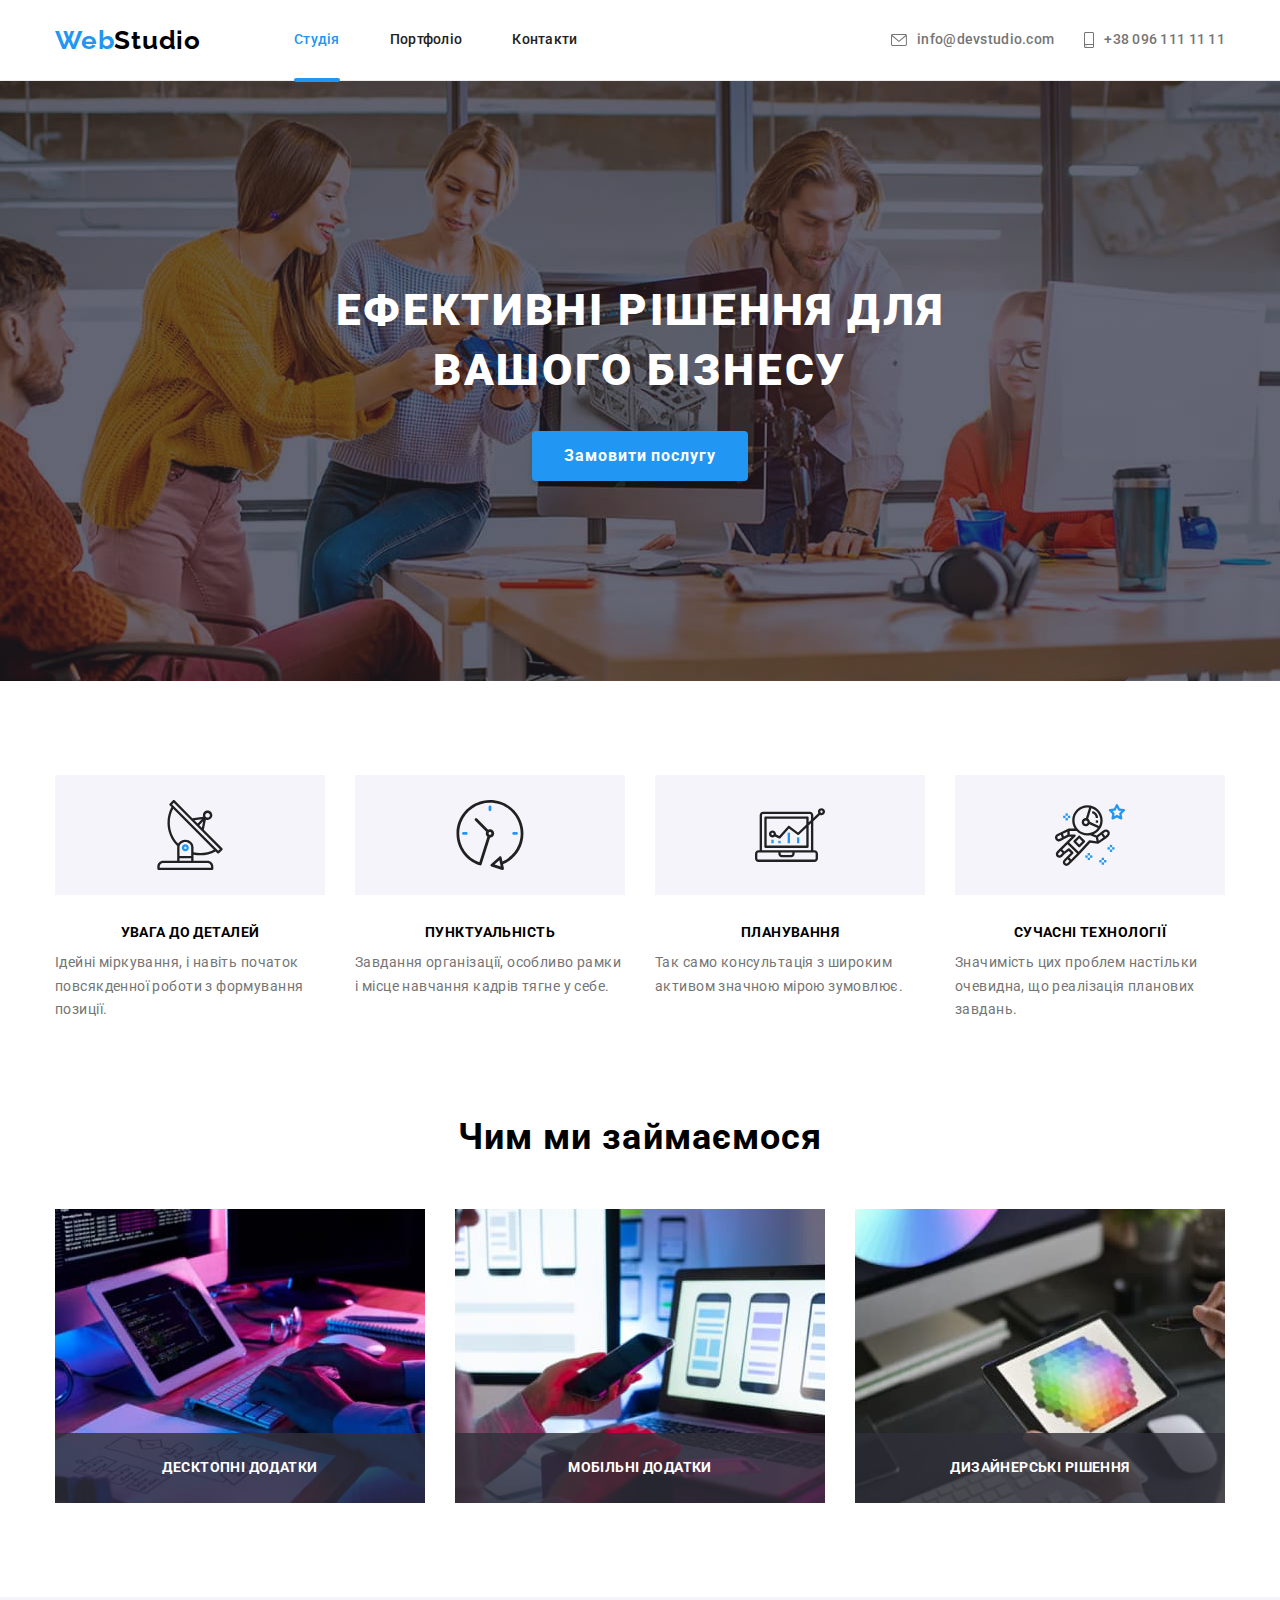
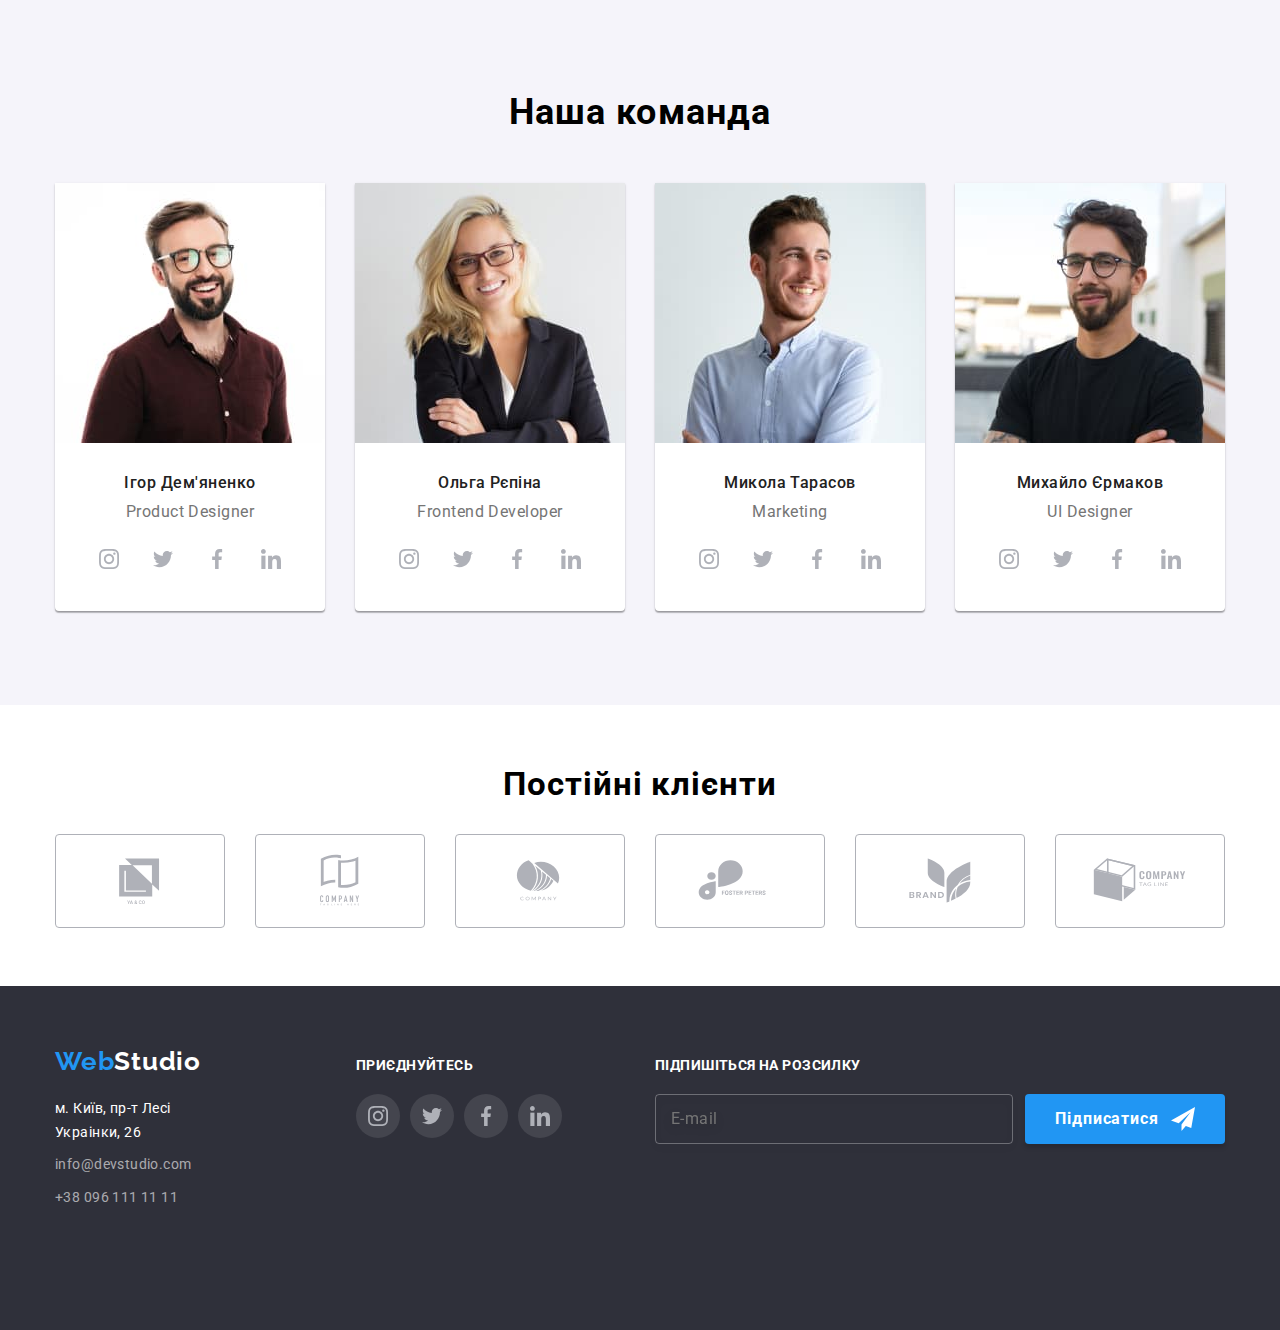
==== commit ba74886d: "save 17.11.22 (10:43)" ====
--- a/index.html
+++ b/index.html
@@ -20,7 +20,7 @@
   <body>
     <header class="header">
       <div class="container container__header--design">
-        <a class="logo" href="./portfolio.html" lang="en"
+        <a class="logo" href="./index.html" lang="en"
           >Web<span class="logo logo--color-header">Studio</span></a
         >
         <nav class="site-nav">
@@ -51,7 +51,7 @@
             >
           </li>
         </ul>
-        <button class="header__menu-button">
+        <button class="header__menu-button js-open-menu">
           <svg width="24px" height="16px">
             <use href="./images/icon/symbol-defs.svg#icon-menu_24px"></use>
           </svg>
@@ -156,7 +156,6 @@
                 class="team-list__images"
                 src="./images/igor.jpg"
                 alt="дизайнер Ігор Дем'яненко"
-                width="270"
               />
               <div class="team-list__div">
                 <h3 class="team-list__name">Ігор Дем'яненко</h3>
@@ -341,62 +340,79 @@
 
     <footer class="footer">
       <div class="container footer--container">
-        <div class="footer__div">
-          <!--Назва компанії-->
-          <a href="/" lang="en" class="logo"
-            >Web<span class="logo logo--color-footer">Studio</span></a
-          >
-          <!--Адреса-->
-          <address class="address">
-            <ul class="address__list">
-              <li class="address__item">
-                <a
-                  class="address__link address__link--color"
-                  href="https://goo.gl/maps/CPtrU1FHBa2aNyZL9"
-                  target="_blank"
-                  rel="noopener noreferrer nofollow"
-                  >м. Київ, пр-т Лесі Украінки, 26</a
-                >
+        <div class="footer-tablet">
+          <div class="footer__div">
+            <!--Назва компанії-->
+            <a href="/" lang="en" class="logo"
+              >Web<span class="logo logo--color-footer">Studio</span></a
+            >
+            <!--Адреса-->
+            <address class="address">
+              <ul class="address__list">
+                <li class="address__item">
+                  <a
+                    class="address__link address__link--color"
+                    href="https://goo.gl/maps/CPtrU1FHBa2aNyZL9"
+                    target="_blank"
+                    rel="noopener noreferrer nofollow"
+                    >м. Київ, пр-т Лесі Украінки, 26</a
+                  >
+                </li>
+                <li class="address__item">
+                  <a class="address__link" href="mailto:info@devstudio.com">info@devstudio.com</a>
+                </li>
+                <li class="address__item">
+                  <a class="address__link" href="tel:+380961111111">+38 096 111 11 11</a>
+                </li>
+              </ul>
+            </address>
+          </div>
+          <div class="footer-social">
+            <p class="foter-social__text">приєднуйтесь</p>
+            <ul class="social-list">
+              <li>
+                <a class="social-list__link social-list__link--color" href="#">
+                  <svg
+                    class="social-list__icon social-list__icon--color"
+                    width="20px"
+                    height="20px"
+                  >
+                    <use href="./images/icon/symbol-defs.svg#icon-instagram"></use></svg
+                ></a>
               </li>
-              <li class="address__item">
-                <a class="address__link" href="mailto:info@devstudio.com">info@devstudio.com</a>
+              <li>
+                <a class="social-list__link social-list__link--color" href="#">
+                  <svg
+                    class="social-list__icon social-list__icon--color"
+                    width="20px"
+                    height="20px"
+                  >
+                    <use href="./images/icon/symbol-defs.svg#icon-twitter"></use></svg
+                ></a>
               </li>
-              <li class="address__item">
-                <a class="address__link" href="tel:+380961111111">+38 096 111 11 11</a>
+              <li>
+                <a class="social-list__link social-list__link--color" href="#">
+                  <svg
+                    class="social-list__icon social-list__icon--color"
+                    width="20px"
+                    height="20px"
+                  >
+                    <use href="./images/icon/symbol-defs.svg#icon-facebook"></use></svg
+                ></a>
+              </li>
+              <li>
+                <a class="social-list__link social-list__link--color" href="#">
+                  <svg
+                    class="social-list__icon social-list__icon--color"
+                    width="20px"
+                    height="20px"
+                  >
+                    <use href="./images/icon/symbol-defs.svg#icon-linkedin"></use></svg
+                ></a>
               </li>
             </ul>
-          </address>
-        </div>
-        <div class="footer-social">
-          <p class="foter-social__text">приєднуйтесь</p>
-          <ul class="social-list">
-            <li>
-              <a class="social-list__link social-list__link--color" href="#">
-                <svg class="social-list__icon social-list__icon--color" width="20px" height="20px">
-                  <use href="./images/icon/symbol-defs.svg#icon-instagram"></use></svg
-              ></a>
-            </li>
-            <li>
-              <a class="social-list__link social-list__link--color" href="#">
-                <svg class="social-list__icon social-list__icon--color" width="20px" height="20px">
-                  <use href="./images/icon/symbol-defs.svg#icon-twitter"></use></svg
-              ></a>
-            </li>
-            <li>
-              <a class="social-list__link social-list__link--color" href="#">
-                <svg class="social-list__icon social-list__icon--color" width="20px" height="20px">
-                  <use href="./images/icon/symbol-defs.svg#icon-facebook"></use></svg
-              ></a>
-            </li>
-            <li>
-              <a class="social-list__link social-list__link--color" href="#">
-                <svg class="social-list__icon social-list__icon--color" width="20px" height="20px">
-                  <use href="./images/icon/symbol-defs.svg#icon-linkedin"></use></svg
-              ></a>
-            </li>
-          </ul>
-        </div>
-
+          </div>
+        </div>
         <div class="subscribe">
           <p class="subscribe__text">Підпишіться на розсилку</p>
           <form class="subscribe__form">
@@ -481,6 +497,55 @@
       </div>
     </div>
 
-    <script src="./modal.js"></script>
+    <div class="mobile-menu js-menu-container">
+      <button class="mobile-menu__close-button js-close-menu" type="button" data-modal-close>
+        <svg class="mobile-menu__close-icon" width="18px" height="18px">
+          <use href="./images/icon/symbol-defs.svg#icon-close-black"></use>
+        </svg>
+      </button>
+      <nav class="site-nav-mobile">
+        <ul class="site-nav-mobile__list">
+          <li class="site-nav-mobile__item">
+            <a class="site-nav-mobile__link site-nav-mobile__link--current" href="#">Студія</a>
+          </li>
+          <li class="site-nav-mobile__item">
+            <a class="site-nav-mobile__link" href="./portfolio.html">Портфоліо</a>
+          </li>
+          <li class="site-nav-mobile__item">
+            <a class="site-nav-mobile__link" href="#">Контакти</a>
+          </li>
+        </ul>
+      </nav>
+      <ul class="contacts-nav-mobile">
+        <li class="contacts-nav-mobile__item">
+          <a class="contacts-nav-mobile__link" href="tel:+380961111111">+38 096 111 11 11</a>
+        </li>
+        <li class="contacts-nav-mobile__item">
+          <a
+            class="contacts-nav-mobile__link contacts-nav-mobile__link--size"
+            href="mailto:info@devstudio.com"
+          >
+            info@devstudio.com</a
+          >
+        </li>
+      </ul>
+      <ul class="social-list-mobile">
+        <li class="social-list-mobile__item">
+          <a href="" class="social-list-mobile__link">Instagram</a>
+        </li>
+        <li class="social-list-mobile__item">
+          <a href="" class="social-list-mobile__link">Twitter</a>
+        </li>
+        <li class="social-list-mobile__item">
+          <a href="" class="social-list-mobile__link">Facebook</a>
+        </li>
+        <li class="social-list-mobile__item">
+          <a href="" class="social-list-mobile__link">LinkedIn</a>
+        </li>
+      </ul>
+    </div>
+
+    <script src="./js/mobile-menu.js"></script>
+    <script src="./js/modal.js"></script>
   </body>
 </html>
--- a/css/main.min.css
+++ b/css/main.min.css
@@ -1 +1 @@
-:root{--accent-color: #2196f3;--primary-text-color: #212121;--accent-color-background: #1586e2;--accent-color-background-description: rgba(33, 150, 243, 0.9);--primary-background-color: #ffffff;--secondary-background-color: #f5f4fa;--dark-background-color: #2f303a;--title-text-color: #757575;--text-color-white: #ffffff;--text-color-black: #000000;--text-color-footer: rgba(255, 255, 255, 0.6);--border-terms-color: #212121;--border-portfolio-card: #eeeeee;--border-portfolio-header: #ececec;--social-icon-color: #afb1b8;--social-icon-white-color: #ffffff;--primary-font: "Roboto";--logo-font: "Raleway"}body{background-color:var(--primary-background-color);font-family:var(--primary-font)}h1,h2,h3,p,ul{margin-top:0;margin-bottom:0;list-style:none}img{display:block;max-width:100%;height:auto}.visually-hidden{position:absolute;white-space:nowrap;width:1px;height:1px;overflow:hidden;border:0;padding:0;clip:rect(0 0 0 0);-webkit-clip-path:inset(50%);clip-path:inset(50%);margin:-1px}.button{display:-webkit-box;display:-ms-flexbox;display:flex;-webkit-box-align:center;-ms-flex-align:center;align-items:center;-webkit-box-pack:center;-ms-flex-pack:center;justify-content:center;margin-left:auto;margin-right:auto;width:216px;height:50px;font-family:var(--primary-font);border:none;font-weight:700;font-size:16px;line-height:1.88;letter-spacing:.06em;color:var(--text-color-white);background-color:var(--accent-color);cursor:pointer;border-radius:4px;padding:0;-webkit-box-shadow:0px 4px 4px rgba(0,0,0,.15);box-shadow:0px 4px 4px rgba(0,0,0,.15);-webkit-transition-property:color,background-color;transition-property:color,background-color;-webkit-transition-duration:250ms;transition-duration:250ms;-webkit-transition-timing-function:cubic-bezier(0.4, 0, 0.2, 1);transition-timing-function:cubic-bezier(0.4, 0, 0.2, 1)}.button:hover,.button:focus{color:var(--text-color-white);background-color:var(--accent-color-background)}.button--size{width:200px;height:50px}.button--size{width:200px;height:50px}.button__icon{margin-left:12px;fill:currentColor}.customers{padding-top:60px;padding-bottom:60px}@media screen and (min-width: 1200x){.customers{padding-top:94px;padding-bottom:94px}}.customers__title{font-weight:700;font-size:33px;line-height:1.18;letter-spacing:.03em;margin-bottom:30px;text-align:center}@media screen and (min-width: 1200x){.customers__title{font-size:36px;line-height:1.17;margin-bottom:50px}}.customers-list{display:-webkit-box;display:-ms-flexbox;display:flex;-ms-flex-wrap:wrap;flex-wrap:wrap;-webkit-box-pack:center;-ms-flex-pack:center;justify-content:center;padding-left:0;gap:30px}.customers-list__item{width:210px;height:92px}@media screen and (min-width: 768px){.customers-list__item{width:226px}}@media screen and (min-width: 1200px){.customers-list__item{width:170px}}.customers-list__link{display:-webkit-box;display:-ms-flexbox;display:flex;-webkit-box-align:center;-ms-flex-align:center;align-items:center;-webkit-box-pack:center;-ms-flex-pack:center;justify-content:center;padding:16px 32px;fill:var(--social-icon-color);border:1px solid #afb1b8;border-radius:4px;-webkit-transition-property:fill,border;transition-property:fill,border;-webkit-transition-duration:250ms;transition-duration:250ms;-webkit-transition-timing-function:cubic-bezier(0.4, 0, 0.2, 1);transition-timing-function:cubic-bezier(0.4, 0, 0.2, 1)}.customers-list__link:hover,.customers-list__link:focus{fill:var(--accent-color);border-color:var(--accent-color)}.container{margin-left:auto;margin-right:auto;padding-left:15px;padding-right:15px}@media screen and (min-width: 480px){.container{width:480px}}@media screen and (min-width: 768px){.container{width:768px}}@media screen and (min-width: 1200px){.container{width:1200px}}.features{padding-top:60px;padding-bottom:60px}@media screen and (min-width: 1200px){.features{padding-top:94px;padding-bottom:94px}}.features__title{position:absolute;white-space:nowrap;width:1px;height:1px;overflow:hidden;border:0;padding:0;clip:rect(0 0 0 0);-webkit-clip-path:inset(50%);clip-path:inset(50%);margin:-1px}.features__main{padding-left:0;-webkit-box-pack:justify;-ms-flex-pack:justify;justify-content:space-between}@media screen and (min-width: 768px){.features__main{display:-webkit-box;display:-ms-flexbox;display:flex}}.features__list{width:100%}@media screen and (min-width: 768px){.features__list{width:354px}}@media screen and (min-width: 1200px){.features__list{width:270px}}.features__icon{display:-webkit-box;display:-ms-flexbox;display:flex;width:100%;height:120px;-webkit-box-align:center;-ms-flex-align:center;align-items:center;-webkit-box-pack:center;-ms-flex-pack:center;justify-content:center;margin-bottom:30px;background-color:var(--secondary-background-color)}@media screen and (min-width: 768px){.features__icon{width:270px}}.features__name{text-align:center;text-transform:uppercase;font-weight:700;font-size:14px;line-height:1.14;letter-spacing:.03em;margin-bottom:10px}@media screen and (min-width: 768px){.features__name{text-align:center}}.features__text{font-size:14px;line-height:1.71;letter-spacing:.03em;color:var(--title-text-color);margin-bottom:30px}@media screen and (min-width: 1200px){.features__text{margin-bottom:0}}.footer{background-color:var(--dark-background-color);padding-top:60px;padding-bottom:60px}.footer__div{display:-webkit-box;display:-ms-flexbox;display:flex;-webkit-box-orient:vertical;-webkit-box-direction:normal;-ms-flex-direction:column;flex-direction:column;-webkit-box-align:center;-ms-flex-align:center;align-items:center;margin-bottom:60px}@media screen and (min-width: 1200px){.footer__div{display:block;margin-bottom:0}}.footer--container{display:-webkit-box;display:-ms-flexbox;display:flex;-webkit-box-orient:vertical;-webkit-box-direction:normal;-ms-flex-direction:column;flex-direction:column}@media screen and (min-width: 1200px){.footer--container{-webkit-box-orient:horizontal;-webkit-box-direction:normal;-ms-flex-direction:row;flex-direction:row;-webkit-box-align:baseline;-ms-flex-align:baseline;align-items:baseline}}.address{margin-top:20px}.address__list{display:-webkit-box;display:-ms-flexbox;display:flex;-webkit-box-orient:vertical;-webkit-box-direction:normal;-ms-flex-direction:column;flex-direction:column;-webkit-box-align:center;-ms-flex-align:center;align-items:center;padding-left:0}@media screen and (min-width: 1200px){.address__list{-webkit-box-align:start;-ms-flex-align:start;align-items:flex-start}}.address__item:not(:last-child){margin-bottom:9px}.address__link{text-decoration:none;font-style:normal;font-size:14px;line-height:1.71;letter-spacing:.03em;color:var(--text-color-footer);-webkit-transition-property:color;transition-property:color;-webkit-transition-duration:250ms;transition-duration:250ms;-webkit-transition-timing-function:cubic-bezier(0.4, 0, 0.2, 1);transition-timing-function:cubic-bezier(0.4, 0, 0.2, 1)}.address__link:hover,.address__link:focus{color:var(--accent-color)}.address__link--color{color:var(--text-color-white)}.address__link--color:hover,.address__link--color:focus{color:var(--accent-color)}.subscribe{margin-left:0px}@media screen and (min-width: 1200px){.subscribe{margin-left:93px}}.subscribe__text{font-weight:700;font-size:14px;line-height:1.14;letter-spacing:.03em;text-transform:uppercase;color:var(--text-color-white);margin-bottom:20px;text-align:center}@media screen and (min-width: 1200px){.subscribe__text{text-align:start}}.subscribe__form{display:-webkit-box;display:-ms-flexbox;display:flex;-webkit-box-orient:vertical;-webkit-box-direction:normal;-ms-flex-direction:column;flex-direction:column;-webkit-box-align:center;-ms-flex-align:center;align-items:center}@media screen and (min-width: 1200px){.subscribe__form{-webkit-box-orient:horizontal;-webkit-box-direction:normal;-ms-flex-direction:row;flex-direction:row}}.subscribe__input{width:100%;height:50px;padding-left:15px;padding-right:15px;margin-bottom:20px;font-weight:400;font-size:16px;line-height:1.25;letter-spacing:.03em;color:rgba(255,255,255,.6);background-color:inherit;outline:none;border:1px solid rgba(255,255,255,.3);-webkit-filter:drop-shadow(0px 4px 4px rgba(0, 0, 0, 0.15));filter:drop-shadow(0px 4px 4px rgba(0, 0, 0, 0.15));border-radius:4px;-webkit-transition-property:border-color;transition-property:border-color;-webkit-transition-duration:250ms;transition-duration:250ms;-webkit-transition-timing-function:cubic-bezier(0.4, 0, 0.2, 1);transition-timing-function:cubic-bezier(0.4, 0, 0.2, 1)}@media screen and (min-width: 768px){.subscribe__input{width:450px}}@media screen and (min-width: 1200px){.subscribe__input{margin-right:12px;margin-bottom:0;width:358px}}.subscribe__input:hover,.subscribe__input:focus{border-color:var(--accent-color);cursor:pointer}.header{border-bottom:1px solid var(--border-portfolio-header)}.container__header--design{display:-webkit-box;display:-ms-flexbox;display:flex;-webkit-box-align:center;-ms-flex-align:center;align-items:center;border:none;height:60px}@media screen and (min-width: 768px){.container__header--design{height:100%}}@media screen and (min-width: 1200x){.container__header--design{height:100%}}@media screen and (min-width: 768px){.site-nav{margin-left:auto;margin-right:auto}}@media screen and (min-width: 1200px){.site-nav{margin-left:93px}}.site-nav__list{display:none;padding-left:0;gap:50px}@media screen and (min-width: 768px){.site-nav__list{display:-webkit-box;display:-ms-flexbox;display:flex}}.site-nav__link{display:block;padding-top:32px;padding-bottom:32px;text-decoration:none;font-weight:500;font-size:14px;line-height:1.14;letter-spacing:.02em;color:var(--primary-text-color);-webkit-transition-property:color;transition-property:color;-webkit-transition-duration:250ms;transition-duration:250ms;-webkit-transition-timing-function:cubic-bezier(0.4, 0, 0.2, 1);transition-timing-function:cubic-bezier(0.4, 0, 0.2, 1)}.site-nav__link--current{position:relative;color:var(--accent-color);-webkit-transition-property:color;transition-property:color;-webkit-transition-duration:250ms;transition-duration:250ms;-webkit-transition-timing-function:cubic-bezier(0.4, 0, 0.2, 1);transition-timing-function:cubic-bezier(0.4, 0, 0.2, 1)}.site-nav__link:hover,.site-nav__link:focus{color:var(--accent-color)}.site-nav__link--current::after{display:block;position:absolute;bottom:-2px;width:100%;height:4px;background-color:currentColor;content:"";border-radius:2px}.contacts-nav{display:none;padding-left:0}@media screen and (min-width: 768px){.contacts-nav{display:-webkit-box;display:-ms-flexbox;display:flex;-webkit-box-orient:vertical;-webkit-box-direction:normal;-ms-flex-direction:column;flex-direction:column;gap:10px}}@media screen and (min-width: 1200px){.contacts-nav{display:-webkit-box;display:-ms-flexbox;display:flex;-webkit-box-orient:horizontal;-webkit-box-direction:normal;-ms-flex-direction:row;flex-direction:row;gap:30px}}.contacts-nav__link{display:-webkit-box;display:-ms-flexbox;display:flex;-webkit-box-align:center;-ms-flex-align:center;align-items:center;text-decoration:none;font-weight:500;font-size:14px;line-height:1.14;letter-spacing:.02em;color:var(--title-text-color);-webkit-transition-property:color;transition-property:color;-webkit-transition-duration:250ms;transition-duration:250ms;-webkit-transition-timing-function:cubic-bezier(0.4, 0, 0.2, 1);transition-timing-function:cubic-bezier(0.4, 0, 0.2, 1)}@media screen and (min-width: 1200px){.contacts-nav__link{padding-top:32px;padding-bottom:32px}}.contacts-nav__link:hover,.contacts-nav__link:focus{color:var(--accent-color)}.contacts-nav__icon{margin-right:10px;fill:currentColor}.header__menu-button{display:-webkit-box;display:-ms-flexbox;display:flex;-webkit-box-align:center;-ms-flex-align:center;align-items:center;-webkit-box-pack:center;-ms-flex-pack:center;justify-content:center;margin-left:auto;width:40px;height:40px;padding:0;border:none;background-color:inherit}@media screen and (min-width: 768px){.header__menu-button{display:none}}.hero{background-color:var(--dark-background-color);background-image:-webkit-gradient(linear, left top, left bottom, from(rgba(47, 48, 58, 0.4)), to(rgba(47, 48, 58, 0.4))),url(../images/Hero.jpg);background-image:linear-gradient(rgba(47, 48, 58, 0.4), rgba(47, 48, 58, 0.4)),url(../images/Hero.jpg);background-repeat:no-repeat;background-position:50%;text-align:center;-webkit-box-pack:center;-ms-flex-pack:center;justify-content:center;max-width:1600px;padding-top:118px;padding-bottom:118px;margin-left:auto;margin-right:auto}@media screen and (min-width: 1200px){.hero{padding-top:200px;padding-bottom:200px}}.hero__title{font-weight:900;font-size:26px;line-height:1.62;text-transform:uppercase;letter-spacing:.06em;color:var(--text-color-white);margin-bottom:30px;max-width:696px;margin-left:auto;margin-right:auto}@media screen and (min-width: 1200px){.hero__title{font-size:44px;line-height:1.36}}.logo{text-decoration:none;font-family:var(--logo-font);font-weight:700;font-size:26px;line-height:1.19;letter-spacing:.03em;color:var(--accent-color)}.logo--color-header{color:var(--text-color-black)}.logo--color-footer{color:var(--text-color-white)}.backdrop{position:fixed;top:0;left:0;width:100%;height:100%;background-color:rgba(0,0,0,.2);-webkit-transition-property:opacity,visibility;transition-property:opacity,visibility;-webkit-transition-duration:250ms;transition-duration:250ms;-webkit-transition-timing-function:cubic-bezier(0.4, 0, 0.2, 1);transition-timing-function:cubic-bezier(0.4, 0, 0.2, 1)}.is-hidden{opacity:0;visibility:hidden;pointer-events:none}.modal{position:absolute;top:50%;left:50%;-webkit-transform:translate(-50%, -50%);transform:translate(-50%, -50%);width:528px;padding:40px;background-color:var(--primary-background-color);-webkit-box-shadow:0px 1px 3px rgba(0,0,0,.12),0px 1px 1px rgba(0,0,0,.14),0px 2px 1px rgba(0,0,0,.2);box-shadow:0px 1px 3px rgba(0,0,0,.12),0px 1px 1px rgba(0,0,0,.14),0px 2px 1px rgba(0,0,0,.2);border-radius:4px}.modal__close-button{position:absolute;top:8px;right:8px;width:30px;height:30px;padding:0;border-radius:50%;background-color:var(--primary-background-color);border:1px solid rgba(0,0,0,.1);cursor:pointer;outline:none}.modal__close-button:hover .modal__close-icon,.modal__close-button:focus .modal__close-icon{fill:var(--accent-color)}.modal__close-icon{position:absolute;top:50%;left:50%;-webkit-transform:translate(-50%, -50%);transform:translate(-50%, -50%);-webkit-transition-property:fill;transition-property:fill;-webkit-transition-duration:250ms;transition-duration:250ms;-webkit-transition-timing-function:cubic-bezier(0.4, 0, 0.2, 1);transition-timing-function:cubic-bezier(0.4, 0, 0.2, 1)}.modal__title{font-weight:700;font-size:20px;line-height:1.15;text-align:center;margin-bottom:12px;letter-spacing:.03em;color:var(--primary-text-color)}.order-form__lable{display:block;font-weight:400;font-size:12px;line-height:1.17;letter-spacing:.01em;margin-bottom:4px;color:var(--title-text-color)}.order-form__block{position:relative;display:-webkit-box;display:-ms-flexbox;display:flex;-webkit-box-orient:vertical;-webkit-box-direction:normal;-ms-flex-direction:column;flex-direction:column;margin-bottom:10px}.order-form__block:hover .order-form__icon{fill:var(--accent-color)}.order-form__block:focus-within .order-form__icon{fill:var(--accent-color)}.order-form__icon{position:absolute;width:18px;height:18px;top:50%;-webkit-transform:translateY(-50%);transform:translateY(-50%);left:15px;fill:currentColor;-webkit-transition-property:fill;transition-property:fill;-webkit-transition-duration:250ms;transition-duration:250ms;-webkit-transition-timing-function:cubic-bezier(0.4, 0, 0.2, 1);transition-timing-function:cubic-bezier(0.4, 0, 0.2, 1)}.order-form__input{padding:11px 12px 11px 42px;border:1px solid rgba(33,33,33,.2);border-radius:4px;outline:none;-webkit-transition-property:border-color;transition-property:border-color;-webkit-transition-duration:250ms;transition-duration:250ms;-webkit-transition-timing-function:cubic-bezier(0.4, 0, 0.2, 1);transition-timing-function:cubic-bezier(0.4, 0, 0.2, 1)}.order-form__input:hover,.order-form__input:focus{border-color:var(--accent-color);cursor:pointer}.order-form__comments{display:block;margin-bottom:20px;resize:none;width:100%;height:120px;padding:12px 16px;border:1px solid rgba(33,33,33,.2);border-radius:4px;outline:none;-webkit-transition-property:border-color;transition-property:border-color;-webkit-transition-duration:250ms;transition-duration:250ms;-webkit-transition-timing-function:cubic-bezier(0.4, 0, 0.2, 1);transition-timing-function:cubic-bezier(0.4, 0, 0.2, 1)}.order-form__comments:hover,.order-form__comments:focus{border-color:var(--accent-color);cursor:pointer}.order-form__block textarea::-webkit-input-placeholder{font-weight:400;font-size:12px;line-height:1.17;letter-spacing:.01em;color:rgba(117,117,117,.5)}.order-form__block textarea::-moz-placeholder{font-weight:400;font-size:12px;line-height:1.17;letter-spacing:.01em;color:rgba(117,117,117,.5)}.order-form__block textarea:-ms-input-placeholder{font-weight:400;font-size:12px;line-height:1.17;letter-spacing:.01em;color:rgba(117,117,117,.5)}.order-form__block textarea::-ms-input-placeholder{font-weight:400;font-size:12px;line-height:1.17;letter-spacing:.01em;color:rgba(117,117,117,.5)}.order-form__block textarea::placeholder{font-weight:400;font-size:12px;line-height:1.17;letter-spacing:.01em;color:rgba(117,117,117,.5)}.conditions{position:relative;margin-bottom:30px}.conditions__label::before{position:absolute;top:50%;-webkit-transform:translateY(-50%);transform:translateY(-50%);left:12px;width:16px;height:15px;border:2px solid var(--border-terms-color);border-radius:2px;opacity:1;content:""}.conditions__input:checked+.conditions__label::before{opacity:0}.conditions__label::after{position:absolute;top:50%;-webkit-transform:translateY(-50%);transform:translateY(-50%);left:12px;width:16px;height:15px;background-image:url(../images/icon/icon\ check.svg);border-radius:2px;opacity:0;content:""}.conditions__input:checked+.conditions__label::after{opacity:1}.conditions__label{padding-left:35px;font-weight:400;font-size:14px;line-height:1.71;letter-spacing:.03em;color:var(--title-text-color)}.conditions__link{-webkit-text-decoration-line:underline;text-decoration-line:underline;color:var(--accent-color)}.portfolio{margin-top:60px;margin-bottom:60px}@media screen and (min-width: 1200px){.portfolio{margin-top:94px;margin-bottom:94px}}.portfolio__title{position:absolute;white-space:nowrap;width:1px;height:1px;overflow:hidden;border:0;padding:0;clip:rect(0 0 0 0);-webkit-clip-path:inset(50%);clip-path:inset(50%);margin:-1px}.portfolio-filter{display:-webkit-box;display:-ms-flexbox;display:flex;-webkit-box-pack:start;-ms-flex-pack:start;justify-content:flex-start;-ms-flex-wrap:wrap;flex-wrap:wrap;margin-bottom:40px;padding-left:0;-webkit-column-gap:8px;-moz-column-gap:8px;column-gap:8px;row-gap:15px;max-width:400px}@media screen and (min-width: 768px){.portfolio-filter{-webkit-box-pack:center;-ms-flex-pack:center;justify-content:center;margin-bottom:30px;max-width:none}}@media screen and (min-width: 1200px){.portfolio-filter{margin-bottom:50px}}.portfolio-filter__button{cursor:pointer;font-family:var(--primary-font);border:none;font-weight:500;font-size:16px;line-height:1.63;letter-spacing:.03em;padding:6px 22px;border-radius:4px;-webkit-box-shadow:none;box-shadow:none;color:var(--primary-text-color);background-color:var(--secondary-background-color);-webkit-transition:color,background-color,-webkit-box-shadow;transition:color,background-color,-webkit-box-shadow;transition:box-shadow,color,background-color;transition:box-shadow,color,background-color,-webkit-box-shadow;-webkit-transition-duration:250ms;transition-duration:250ms;-webkit-transition-timing-function:cubic-bezier(0.4, 0, 0.2, 1);transition-timing-function:cubic-bezier(0.4, 0, 0.2, 1)}.portfolio-filter__button:hover,.portfolio-filter__button:focus{background-color:var(--accent-color);color:var(--text-color-white);-webkit-box-shadow:0px 3px 1px rgba(0,0,0,.1),0px 1px 2px rgba(0,0,0,.08),0px 2px 2px rgba(0,0,0,.12);box-shadow:0px 3px 1px rgba(0,0,0,.1),0px 1px 2px rgba(0,0,0,.08),0px 2px 2px rgba(0,0,0,.12)}.portfolio-list{display:-webkit-box;display:-ms-flexbox;display:flex;-ms-flex-wrap:wrap;flex-wrap:wrap;padding:0;margin:0 -30px -30px 0}.portfolio-card{display:-webkit-box;display:-ms-flexbox;display:flex;margin-right:30px;margin-bottom:30px;width:450px;border:1px solid #eee}@media screen and (min-width: 768px){.portfolio-card{width:354px}}@media screen and (min-width: 1200px){.portfolio-card{width:370px}}.portfolio-card__link{position:relative;height:100%;text-decoration:none;-webkit-box-shadow:none;box-shadow:none;-webkit-transition-property:-webkit-box-shadow;transition-property:-webkit-box-shadow;transition-property:box-shadow;transition-property:box-shadow, -webkit-box-shadow;-webkit-transition-duration:250ms;transition-duration:250ms;-webkit-transition-timing-function:cubic-bezier(0.4, 0, 0.2, 1);transition-timing-function:cubic-bezier(0.4, 0, 0.2, 1);overflow:hidden}.portfolio-card__link:hover,.portfolio-card__link:focus{-webkit-box-shadow:0px 1px 1px rgba(0,0,0,.12),0px 4px 4px rgba(0,0,0,.06),1px 4px 6px rgba(0,0,0,.16);box-shadow:0px 1px 1px rgba(0,0,0,.12),0px 4px 4px rgba(0,0,0,.06),1px 4px 6px rgba(0,0,0,.16)}.portfolio-card__link:hover .portfolio-card__description,.portfolio-card__link:focus .portfolio-card__description{-webkit-transform:translateY(0);transform:translateY(0);color:var(--text-color-white)}.portfolio-card__img{position:relative;width:100%;overflow:hidden}@media screen and (min-width: 768px){.portfolio-card__img{width:354px}}@media screen and (min-width: 1200px){.portfolio-card__img{width:370px}}.portfolio-card__div{padding:20px 24px}.portfolio-card__title{font-weight:700;font-size:18px;line-height:2;letter-spacing:.06em;margin-bottom:4px;color:var(--primary-text-color)}.portfolio-card__text{font-size:16px;line-height:1.88;letter-spacing:.03em;color:var(--title-text-color)}.portfolio-card__description{display:-webkit-box;display:-ms-flexbox;display:flex;position:absolute;top:0;left:0;-webkit-box-align:center;-ms-flex-align:center;align-items:center;width:100%;height:100%;padding:24px;font-weight:400;font-size:18px;line-height:1.56;letter-spacing:.03em;-webkit-transform:translateY(100.1%);transform:translateY(100.1%);background-color:var(--accent-color-background-description);-webkit-transition-property:opacity,-webkit-transform;transition-property:opacity,-webkit-transform;transition-property:transform,opacity;transition-property:transform,opacity,-webkit-transform;-webkit-transition-duration:250ms;transition-duration:250ms;-webkit-transition-timing-function:cubic-bezier(0.4, 0, 0.2, 1);transition-timing-function:cubic-bezier(0.4, 0, 0.2, 1)}.social{padding-bottom:30px;background-color:inherit}.social-list{display:-webkit-box;display:-ms-flexbox;display:flex;-webkit-box-pack:center;-ms-flex-pack:center;justify-content:center;padding-left:0;gap:10px}.social-list__link{width:44px;height:44px;display:-webkit-box;display:-ms-flexbox;display:flex;-webkit-box-pack:center;-ms-flex-pack:center;justify-content:center;-webkit-box-align:center;-ms-flex-align:center;align-items:center;border-radius:50%;-webkit-transition-property:background-color;transition-property:background-color;-webkit-transition-duration:250ms;transition-duration:250ms;-webkit-transition-timing-function:cubic-bezier(0.4, 0, 0.2, 1);transition-timing-function:cubic-bezier(0.4, 0, 0.2, 1)}.social-list__link:hover,.social-list__link:focus{background-color:var(--accent-color)}.social-list__link:hover .social-list__icon,.social-list__link:focus .social-list__icon{fill:var(--social-icon-white-color);border-color:var(--social-icon-white-color)}.social-list__icon{fill:var(--social-icon-color);-webkit-transition-property:fill;transition-property:fill;-webkit-transition-duration:250ms;transition-duration:250ms;-webkit-transition-timing-function:cubic-bezier(0.4, 0, 0.2, 1);transition-timing-function:cubic-bezier(0.4, 0, 0.2, 1)}.footer-social{display:-webkit-box;display:-ms-flexbox;display:flex;-webkit-box-orient:vertical;-webkit-box-direction:normal;-ms-flex-direction:column;flex-direction:column;-webkit-box-align:center;-ms-flex-align:center;align-items:center;margin-bottom:60px}@media screen and (min-width: 1200px){.footer-social{display:block;margin-left:70px;margin-bottom:0}}.foter-social__text{font-weight:700;font-size:14px;line-height:1.14;letter-spacing:.03em;text-transform:uppercase;color:var(--text-color-white);margin-bottom:20px}.social-list__link--color{background-color:rgba(255,255,255,.1)}.social-list__icon--color{fill:var(--social-icon-white-color)}.team{background-color:var(--secondary-background-color);padding-top:60px;padding-bottom:60px}@media screen and (min-width: 1200px){.team{padding-top:94px;padding-bottom:94px}}.team__title{font-weight:700;font-size:28px;line-height:1.18;letter-spacing:.03em;margin-bottom:50px;text-align:center}@media screen and (min-width: 1200px){.team__title{font-size:36px;line-height:1.17}}.team-list{display:-webkit-box;display:-ms-flexbox;display:flex;-ms-flex-wrap:wrap;flex-wrap:wrap;padding:0;gap:30px}.team-list__item{width:450px;text-align:center;background-color:var(--primary-background-color);border-radius:0px 0px 4px 4px;-webkit-box-shadow:0px 1px 3px rgba(0,0,0,.12),0px 1px 1px rgba(0,0,0,.14),0px 2px 1px rgba(0,0,0,.2);box-shadow:0px 1px 3px rgba(0,0,0,.12),0px 1px 1px rgba(0,0,0,.14),0px 2px 1px rgba(0,0,0,.2)}@media screen and (min-width: 768px){.team-list__item{width:354px}}@media screen and (min-width: 1200px){.team-list__item{width:270px}}.team-list__item__images{width:100%}.team-list__div{padding:30px}.team-list__name{display:inline-block;margin-bottom:10px;font-weight:500;font-size:16px;line-height:1.19;letter-spacing:.03em;color:var(--primary-text-color)}.team-list__text{margin-bottom:16px;font-size:16px;line-height:1.19;letter-spacing:.03em;color:var(--title-text-color)}.work{display:none;padding-bottom:94px}@media screen and (min-width: 1200px){.work{display:block}}.work__title{display:block;font-weight:700;font-size:36px;line-height:1.17;letter-spacing:.03em;margin-bottom:50px;text-align:center}.work-list{display:-webkit-box;display:-ms-flexbox;display:flex;padding-left:0;gap:30px}.work-list__item{position:relative;max-width:370px;gap:30px}.work-list__name{position:absolute;bottom:0;width:100%;padding:27px;font-weight:700;font-size:14px;line-height:1.14;text-align:center;letter-spacing:.03em;text-transform:uppercase;color:var(--text-color-white);background:rgba(47,48,58,.8)}/*# sourceMappingURL=main.min.css.map */+:root{--accent-color: #2196f3;--primary-text-color: #212121;--accent-color-background: #1586e2;--accent-color-background-description: rgba(33, 150, 243, 0.9);--primary-background-color: #ffffff;--secondary-background-color: #f5f4fa;--dark-background-color: #2f303a;--title-text-color: #757575;--text-color-white: #ffffff;--text-color-black: #000000;--text-color-footer: rgba(255, 255, 255, 0.6);--border-terms-color: #212121;--border-portfolio-card: #eeeeee;--border-portfolio-header: #ececec;--social-icon-color: #afb1b8;--social-icon-white-color: #ffffff;--primary-font: "Roboto";--logo-font: "Raleway"}body{background-color:var(--primary-background-color);font-family:var(--primary-font)}h1,h2,h3,p,ul{margin-top:0;margin-bottom:0;list-style:none}img{display:block;max-width:100%;height:auto}.visually-hidden{position:absolute;white-space:nowrap;width:1px;height:1px;overflow:hidden;border:0;padding:0;clip:rect(0 0 0 0);-webkit-clip-path:inset(50%);clip-path:inset(50%);margin:-1px}.button{display:-webkit-box;display:-ms-flexbox;display:flex;-webkit-box-align:center;-ms-flex-align:center;align-items:center;-webkit-box-pack:center;-ms-flex-pack:center;justify-content:center;margin-left:auto;margin-right:auto;width:216px;height:50px;font-family:var(--primary-font);border:none;font-weight:700;font-size:16px;line-height:1.88;letter-spacing:.06em;color:var(--text-color-white);background-color:var(--accent-color);cursor:pointer;border-radius:4px;padding:0;-webkit-box-shadow:0px 4px 4px rgba(0,0,0,.15);box-shadow:0px 4px 4px rgba(0,0,0,.15);-webkit-transition-property:color,background-color;transition-property:color,background-color;-webkit-transition-duration:250ms;transition-duration:250ms;-webkit-transition-timing-function:cubic-bezier(0.4, 0, 0.2, 1);transition-timing-function:cubic-bezier(0.4, 0, 0.2, 1)}.button:hover,.button:focus{color:var(--text-color-white);background-color:var(--accent-color-background)}.button--size{width:200px;height:50px}.button--size{width:200px;height:50px}.button__icon{margin-left:12px;fill:currentColor}.customers{padding-top:60px;padding-bottom:60px}@media screen and (min-width: 1200x){.customers{padding-top:94px;padding-bottom:94px}}.customers__title{font-weight:700;font-size:33px;line-height:1.18;letter-spacing:.03em;margin-bottom:30px;text-align:center}@media screen and (min-width: 1200x){.customers__title{font-size:36px;line-height:1.17;margin-bottom:50px}}.customers-list{display:-webkit-box;display:-ms-flexbox;display:flex;-ms-flex-wrap:wrap;flex-wrap:wrap;-webkit-box-pack:center;-ms-flex-pack:center;justify-content:center;padding-left:0;gap:30px}.customers-list__item{width:210px;height:92px}@media screen and (min-width: 768px){.customers-list__item{width:226px}}@media screen and (min-width: 1200px){.customers-list__item{width:170px}}.customers-list__link{display:-webkit-box;display:-ms-flexbox;display:flex;-webkit-box-align:center;-ms-flex-align:center;align-items:center;-webkit-box-pack:center;-ms-flex-pack:center;justify-content:center;padding:16px 32px;fill:var(--social-icon-color);border:1px solid #afb1b8;border-radius:4px;-webkit-transition-property:fill,border;transition-property:fill,border;-webkit-transition-duration:250ms;transition-duration:250ms;-webkit-transition-timing-function:cubic-bezier(0.4, 0, 0.2, 1);transition-timing-function:cubic-bezier(0.4, 0, 0.2, 1)}.customers-list__link:hover,.customers-list__link:focus{fill:var(--accent-color);border-color:var(--accent-color)}.container{margin-left:auto;margin-right:auto;padding-left:15px;padding-right:15px}@media screen and (min-width: 480px){.container{width:480px}}@media screen and (min-width: 768px){.container{width:768px}}@media screen and (min-width: 1200px){.container{width:1200px}}.features{padding-top:60px;padding-bottom:60px}@media screen and (min-width: 1200px){.features{padding-top:94px;padding-bottom:94px}}.features__title{position:absolute;white-space:nowrap;width:1px;height:1px;overflow:hidden;border:0;padding:0;clip:rect(0 0 0 0);-webkit-clip-path:inset(50%);clip-path:inset(50%);margin:-1px}.features__main{padding-left:0;-webkit-box-pack:justify;-ms-flex-pack:justify;justify-content:space-between}@media screen and (min-width: 768px){.features__main{display:-webkit-box;display:-ms-flexbox;display:flex;-ms-flex-wrap:wrap;flex-wrap:wrap;gap:30px}}@media screen and (min-width: 768px){.features__list{width:354px}}@media screen and (min-width: 1200px){.features__list{width:270px}}.features__icon{display:-webkit-box;display:-ms-flexbox;display:flex;height:120px;-webkit-box-align:center;-ms-flex-align:center;align-items:center;-webkit-box-pack:center;-ms-flex-pack:center;justify-content:center;margin-bottom:30px;background-color:var(--secondary-background-color)}.features__name{text-align:center;text-transform:uppercase;font-weight:700;font-size:14px;line-height:1.14;letter-spacing:.03em;margin-bottom:10px}@media screen and (min-width: 768px){.features__name{text-align:center}}.features__text{font-size:14px;line-height:1.71;letter-spacing:.03em;color:var(--title-text-color);margin-bottom:30px}@media screen and (min-width: 1200px){.features__text{margin-bottom:0}}.footer{background-color:var(--dark-background-color);padding-top:60px;padding-bottom:60px}.footer__div{display:-webkit-box;display:-ms-flexbox;display:flex;-webkit-box-orient:vertical;-webkit-box-direction:normal;-ms-flex-direction:column;flex-direction:column;-webkit-box-align:center;-ms-flex-align:center;align-items:center;margin-bottom:60px}@media screen and (min-width: 768px){.footer__div{margin-bottom:0px}}@media screen and (min-width: 1200px){.footer__div{display:block;margin-bottom:0}}.footer--container{display:-webkit-box;display:-ms-flexbox;display:flex;-webkit-box-orient:vertical;-webkit-box-direction:normal;-ms-flex-direction:column;flex-direction:column}@media screen and (min-width: 1200px){.footer--container{-webkit-box-orient:horizontal;-webkit-box-direction:normal;-ms-flex-direction:row;flex-direction:row;-webkit-box-align:baseline;-ms-flex-align:baseline;align-items:baseline}}@media screen and (min-width: 768px){.footer-tablet{display:-webkit-box;display:-ms-flexbox;display:flex;-webkit-box-pack:center;-ms-flex-pack:center;justify-content:center;-webkit-box-align:baseline;-ms-flex-align:baseline;align-items:baseline;gap:50px}}@media screen and (min-width: 768px){.footer-tablet{margin-bottom:60px}}.address{margin-top:20px}.address__list{display:-webkit-box;display:-ms-flexbox;display:flex;-webkit-box-orient:vertical;-webkit-box-direction:normal;-ms-flex-direction:column;flex-direction:column;-webkit-box-align:center;-ms-flex-align:center;align-items:center;padding-left:0}@media screen and (min-width: 1200px){.address__list{-webkit-box-align:start;-ms-flex-align:start;align-items:flex-start}}.address__item:not(:last-child){margin-bottom:9px}.address__link{text-decoration:none;font-style:normal;font-size:14px;line-height:1.71;letter-spacing:.03em;color:var(--text-color-footer);-webkit-transition-property:color;transition-property:color;-webkit-transition-duration:250ms;transition-duration:250ms;-webkit-transition-timing-function:cubic-bezier(0.4, 0, 0.2, 1);transition-timing-function:cubic-bezier(0.4, 0, 0.2, 1)}.address__link:hover,.address__link:focus{color:var(--accent-color)}.address__link--color{color:var(--text-color-white)}.address__link--color:hover,.address__link--color:focus{color:var(--accent-color)}.footer-social{display:-webkit-box;display:-ms-flexbox;display:flex;-webkit-box-orient:vertical;-webkit-box-direction:normal;-ms-flex-direction:column;flex-direction:column;-webkit-box-align:center;-ms-flex-align:center;align-items:center;margin-bottom:60px}@media screen and (min-width: 768px){.footer-social{margin-bottom:0}}@media screen and (min-width: 1200px){.footer-social{display:block;margin-left:70px;margin-bottom:0}}.foter-social__text{font-weight:700;font-size:14px;line-height:1.14;letter-spacing:.03em;text-transform:uppercase;color:var(--text-color-white);margin-bottom:20px}.social-list__link--color{background-color:rgba(255,255,255,.1)}.social-list__icon--color{fill:var(--social-icon-white-color)}.subscribe{margin-left:0px}@media screen and (min-width: 1200px){.subscribe{margin-left:93px}}.subscribe__text{font-weight:700;font-size:14px;line-height:1.14;letter-spacing:.03em;text-transform:uppercase;color:var(--text-color-white);margin-bottom:20px;text-align:center}@media screen and (min-width: 1200px){.subscribe__text{text-align:start}}.subscribe__form{display:-webkit-box;display:-ms-flexbox;display:flex;-webkit-box-orient:vertical;-webkit-box-direction:normal;-ms-flex-direction:column;flex-direction:column;-webkit-box-align:center;-ms-flex-align:center;align-items:center}@media screen and (min-width: 1200px){.subscribe__form{-webkit-box-orient:horizontal;-webkit-box-direction:normal;-ms-flex-direction:row;flex-direction:row}}.subscribe__input{width:100%;height:50px;padding-left:15px;padding-right:15px;margin-bottom:20px;font-weight:400;font-size:16px;line-height:1.25;letter-spacing:.03em;color:rgba(255,255,255,.6);background-color:inherit;outline:none;border:1px solid rgba(255,255,255,.3);-webkit-filter:drop-shadow(0px 4px 4px rgba(0, 0, 0, 0.15));filter:drop-shadow(0px 4px 4px rgba(0, 0, 0, 0.15));border-radius:4px;-webkit-transition-property:border-color;transition-property:border-color;-webkit-transition-duration:250ms;transition-duration:250ms;-webkit-transition-timing-function:cubic-bezier(0.4, 0, 0.2, 1);transition-timing-function:cubic-bezier(0.4, 0, 0.2, 1)}@media screen and (min-width: 768px){.subscribe__input{width:450px}}@media screen and (min-width: 1200px){.subscribe__input{margin-right:12px;margin-bottom:0;width:358px}}.subscribe__input:hover,.subscribe__input:focus{border-color:var(--accent-color);cursor:pointer}.header{border-bottom:1px solid var(--border-portfolio-header)}.container__header--design{display:-webkit-box;display:-ms-flexbox;display:flex;-webkit-box-align:center;-ms-flex-align:center;align-items:center;border:none;height:60px}@media screen and (min-width: 768px){.container__header--design{height:100%}}@media screen and (min-width: 1200x){.container__header--design{height:100%}}@media screen and (min-width: 768px){.site-nav{margin-left:auto;margin-right:auto}}@media screen and (min-width: 1200px){.site-nav{margin-left:93px}}.site-nav__list{display:none;padding-left:0;gap:50px}@media screen and (min-width: 768px){.site-nav__list{display:-webkit-box;display:-ms-flexbox;display:flex}}.site-nav__link{display:block;padding-top:32px;padding-bottom:32px;text-decoration:none;font-weight:500;font-size:14px;line-height:1.14;letter-spacing:.02em;color:var(--primary-text-color);-webkit-transition-property:color;transition-property:color;-webkit-transition-duration:250ms;transition-duration:250ms;-webkit-transition-timing-function:cubic-bezier(0.4, 0, 0.2, 1);transition-timing-function:cubic-bezier(0.4, 0, 0.2, 1)}.site-nav__link--current{position:relative;color:var(--accent-color);-webkit-transition-property:color;transition-property:color;-webkit-transition-duration:250ms;transition-duration:250ms;-webkit-transition-timing-function:cubic-bezier(0.4, 0, 0.2, 1);transition-timing-function:cubic-bezier(0.4, 0, 0.2, 1)}.site-nav__link:hover,.site-nav__link:focus{color:var(--accent-color)}.site-nav__link--current::after{display:block;position:absolute;bottom:-2px;width:100%;height:4px;background-color:currentColor;content:"";border-radius:2px}.contacts-nav{display:none;padding-left:0}@media screen and (min-width: 768px){.contacts-nav{display:-webkit-box;display:-ms-flexbox;display:flex;-webkit-box-orient:vertical;-webkit-box-direction:normal;-ms-flex-direction:column;flex-direction:column;gap:10px}}@media screen and (min-width: 1200px){.contacts-nav{display:-webkit-box;display:-ms-flexbox;display:flex;-webkit-box-orient:horizontal;-webkit-box-direction:normal;-ms-flex-direction:row;flex-direction:row;gap:30px}}.contacts-nav__link{display:-webkit-box;display:-ms-flexbox;display:flex;-webkit-box-align:center;-ms-flex-align:center;align-items:center;text-decoration:none;font-weight:500;font-size:14px;line-height:1.14;letter-spacing:.02em;color:var(--title-text-color);-webkit-transition-property:color;transition-property:color;-webkit-transition-duration:250ms;transition-duration:250ms;-webkit-transition-timing-function:cubic-bezier(0.4, 0, 0.2, 1);transition-timing-function:cubic-bezier(0.4, 0, 0.2, 1)}@media screen and (min-width: 1200px){.contacts-nav__link{padding-top:32px;padding-bottom:32px}}.contacts-nav__link:hover,.contacts-nav__link:focus{color:var(--accent-color)}.contacts-nav__icon{margin-right:10px;fill:currentColor}.header__menu-button{display:-webkit-box;display:-ms-flexbox;display:flex;-webkit-box-align:center;-ms-flex-align:center;align-items:center;-webkit-box-pack:center;-ms-flex-pack:center;justify-content:center;margin-left:auto;width:40px;height:40px;padding:0;border:none;background-color:inherit}@media screen and (min-width: 768px){.header__menu-button{display:none}}.hero{background-color:var(--dark-background-color);background-image:-webkit-gradient(linear, left top, left bottom, from(rgba(47, 48, 58, 0.4)), to(rgba(47, 48, 58, 0.4))),url(../images/Hero.jpg);background-image:linear-gradient(rgba(47, 48, 58, 0.4), rgba(47, 48, 58, 0.4)),url(../images/Hero.jpg);background-repeat:no-repeat;background-position:50%;text-align:center;-webkit-box-pack:center;-ms-flex-pack:center;justify-content:center;max-width:1600px;padding-top:118px;padding-bottom:118px;margin-left:auto;margin-right:auto}@media screen and (min-width: 1200px){.hero{padding-top:200px;padding-bottom:200px}}.hero__title{font-weight:900;font-size:26px;line-height:1.62;text-transform:uppercase;letter-spacing:.06em;color:var(--text-color-white);margin-bottom:30px;max-width:696px;margin-left:auto;margin-right:auto}@media screen and (min-width: 1200px){.hero__title{font-size:44px;line-height:1.36}}.logo{text-decoration:none;font-family:var(--logo-font);font-weight:700;font-size:26px;line-height:1.19;letter-spacing:.03em;color:var(--accent-color)}.logo--color-header{color:var(--text-color-black)}.logo--color-footer{color:var(--text-color-white)}.mobile-menu{position:fixed;top:0;left:0;margin:0;padding:40px 48px;display:none;width:100%;height:100%;background-color:var(--primary-background-color)}.mobile-menu.is-open{display:block}.mobile-menu__close-button{position:absolute;top:8px;right:8px;width:40px;height:40px;padding:0;border-radius:50%;background-color:var(--primary-background-color);border:none;cursor:pointer;outline:none}.mobile-menu__close-button:hover .modal__close-icon,.mobile-menu__close-button:focus .modal__close-icon{fill:var(--accent-color)}.mobile-menu__close-icon{position:absolute;top:50%;left:50%;-webkit-transform:translate(-50%, -50%);transform:translate(-50%, -50%);-webkit-transition-property:fill;transition-property:fill;-webkit-transition-duration:250ms;transition-duration:250ms;-webkit-transition-timing-function:cubic-bezier(0.4, 0, 0.2, 1);transition-timing-function:cubic-bezier(0.4, 0, 0.2, 1)}.site-nav-mobile__list{display:-webkit-box;display:-ms-flexbox;display:flex;-webkit-box-orient:vertical;-webkit-box-direction:normal;-ms-flex-direction:column;flex-direction:column;padding:0;gap:32px;margin-bottom:302px}.site-nav-mobile__link{text-decoration:none;font-weight:500;font-size:40px;line-height:1.18;letter-spacing:.02em;color:var(--primary-text-color);-webkit-transition-property:color;transition-property:color;-webkit-transition-duration:250ms;transition-duration:250ms;-webkit-transition-timing-function:cubic-bezier(0.4, 0, 0.2, 1);transition-timing-function:cubic-bezier(0.4, 0, 0.2, 1)}.site-nav-mobile__link--current{position:relative;color:var(--accent-color);-webkit-transition-property:color;transition-property:color;-webkit-transition-duration:250ms;transition-duration:250ms;-webkit-transition-timing-function:cubic-bezier(0.4, 0, 0.2, 1);transition-timing-function:cubic-bezier(0.4, 0, 0.2, 1)}.site-nav-mobile__link:hover,.site-nav-mobile__link:focus{color:var(--accent-color)}.contacts-nav-mobile{display:-webkit-box;display:-ms-flexbox;display:flex;-webkit-box-orient:vertical;-webkit-box-direction:normal;-ms-flex-direction:column;flex-direction:column;gap:32px;padding-left:0;margin-bottom:64px}.contacts-nav-mobile__link{display:-webkit-box;display:-ms-flexbox;display:flex;-webkit-box-align:center;-ms-flex-align:center;align-items:center;text-decoration:none;font-weight:500;font-size:34px;line-height:1.18;letter-spacing:.02em;color:var(--accent-color);-webkit-transition-property:color;transition-property:color;-webkit-transition-duration:250ms;transition-duration:250ms;-webkit-transition-timing-function:cubic-bezier(0.4, 0, 0.2, 1);transition-timing-function:cubic-bezier(0.4, 0, 0.2, 1)}.contacts-nav-mobile__link:hover,.contacts-nav-mobile__link:focus{color:var(--accent-color)}.contacts-nav-mobile__link--size{font-size:24px;line-height:28px;letter-spacing:.02em;color:var(--title-text-color)}.contacts-nav-mobile__icon{margin-right:10px;fill:currentColor}.social-list-mobile{display:-webkit-box;display:-ms-flexbox;display:flex;padding-left:0}.social-list-mobile__item{padding:0px 10px}.social-list-mobile__item:not(:last-child){border-right:1px solid rgba(33,33,33,.2)}.social-list-mobile__item:last-child{padding-right:0}.social-list-mobile__item:first-child{padding-left:0}.social-list-mobile__link{font-size:18px;line-height:22px;letter-spacing:.02em;color:#2196f3}.backdrop{position:fixed;top:0;left:0;width:100%;height:100%;background-color:rgba(0,0,0,.2);-webkit-transition-property:opacity,visibility;transition-property:opacity,visibility;-webkit-transition-duration:250ms;transition-duration:250ms;-webkit-transition-timing-function:cubic-bezier(0.4, 0, 0.2, 1);transition-timing-function:cubic-bezier(0.4, 0, 0.2, 1)}.is-hidden{opacity:0;visibility:hidden;pointer-events:none}.modal{position:absolute;top:50%;left:50%;-webkit-transform:translate(-50%, -50%);transform:translate(-50%, -50%);width:450px;padding:40px;background-color:var(--primary-background-color);-webkit-box-shadow:0px 1px 3px rgba(0,0,0,.12),0px 1px 1px rgba(0,0,0,.14),0px 2px 1px rgba(0,0,0,.2);box-shadow:0px 1px 3px rgba(0,0,0,.12),0px 1px 1px rgba(0,0,0,.14),0px 2px 1px rgba(0,0,0,.2);border-radius:4px}@media screen and (min-width: 1200px){.modal{width:528px}}.modal__close-button{position:absolute;top:8px;right:8px;width:30px;height:30px;padding:0;border-radius:50%;background-color:var(--primary-background-color);border:1px solid rgba(0,0,0,.1);cursor:pointer;outline:none}.modal__close-button:hover .modal__close-icon,.modal__close-button:focus .modal__close-icon{fill:var(--accent-color)}.modal__close-icon{position:absolute;top:50%;left:50%;-webkit-transform:translate(-50%, -50%);transform:translate(-50%, -50%);-webkit-transition-property:fill;transition-property:fill;-webkit-transition-duration:250ms;transition-duration:250ms;-webkit-transition-timing-function:cubic-bezier(0.4, 0, 0.2, 1);transition-timing-function:cubic-bezier(0.4, 0, 0.2, 1)}.modal__title{font-weight:700;font-size:20px;line-height:1.15;text-align:center;margin-bottom:12px;letter-spacing:.03em;color:var(--primary-text-color)}.order-form__lable{display:block;font-weight:400;font-size:12px;line-height:1.17;letter-spacing:.01em;margin-bottom:4px;color:var(--title-text-color)}.order-form__block{position:relative;display:-webkit-box;display:-ms-flexbox;display:flex;-webkit-box-orient:vertical;-webkit-box-direction:normal;-ms-flex-direction:column;flex-direction:column;margin-bottom:10px}.order-form__block:hover .order-form__icon{fill:var(--accent-color)}.order-form__block:focus-within .order-form__icon{fill:var(--accent-color)}.order-form__icon{position:absolute;width:18px;height:18px;top:50%;-webkit-transform:translateY(-50%);transform:translateY(-50%);left:15px;fill:currentColor;-webkit-transition-property:fill;transition-property:fill;-webkit-transition-duration:250ms;transition-duration:250ms;-webkit-transition-timing-function:cubic-bezier(0.4, 0, 0.2, 1);transition-timing-function:cubic-bezier(0.4, 0, 0.2, 1)}.order-form__input{padding:11px 12px 11px 42px;border:1px solid rgba(33,33,33,.2);border-radius:4px;outline:none;-webkit-transition-property:border-color;transition-property:border-color;-webkit-transition-duration:250ms;transition-duration:250ms;-webkit-transition-timing-function:cubic-bezier(0.4, 0, 0.2, 1);transition-timing-function:cubic-bezier(0.4, 0, 0.2, 1)}.order-form__input:hover,.order-form__input:focus{border-color:var(--accent-color);cursor:pointer}.order-form__comments{display:block;margin-bottom:20px;resize:none;width:100%;height:120px;padding:12px 16px;border:1px solid rgba(33,33,33,.2);border-radius:4px;outline:none;-webkit-transition-property:border-color;transition-property:border-color;-webkit-transition-duration:250ms;transition-duration:250ms;-webkit-transition-timing-function:cubic-bezier(0.4, 0, 0.2, 1);transition-timing-function:cubic-bezier(0.4, 0, 0.2, 1)}.order-form__comments:hover,.order-form__comments:focus{border-color:var(--accent-color);cursor:pointer}.order-form__block textarea::-webkit-input-placeholder{font-weight:400;font-size:12px;line-height:1.17;letter-spacing:.01em;color:rgba(117,117,117,.5)}.order-form__block textarea::-moz-placeholder{font-weight:400;font-size:12px;line-height:1.17;letter-spacing:.01em;color:rgba(117,117,117,.5)}.order-form__block textarea:-ms-input-placeholder{font-weight:400;font-size:12px;line-height:1.17;letter-spacing:.01em;color:rgba(117,117,117,.5)}.order-form__block textarea::-ms-input-placeholder{font-weight:400;font-size:12px;line-height:1.17;letter-spacing:.01em;color:rgba(117,117,117,.5)}.order-form__block textarea::placeholder{font-weight:400;font-size:12px;line-height:1.17;letter-spacing:.01em;color:rgba(117,117,117,.5)}.conditions{position:relative;margin-bottom:30px}.conditions__label::before{position:absolute;top:50%;-webkit-transform:translateY(-50%);transform:translateY(-50%);left:12px;width:16px;height:15px;border:2px solid var(--border-terms-color);border-radius:2px;opacity:1;content:""}.conditions__input:checked+.conditions__label::before{opacity:0}.conditions__label::after{position:absolute;top:50%;-webkit-transform:translateY(-50%);transform:translateY(-50%);left:12px;width:16px;height:15px;background-image:url(../images/icon/icon\ check.svg);border-radius:2px;opacity:0;content:""}.conditions__input:checked+.conditions__label::after{opacity:1}.conditions__label{padding-left:35px;font-weight:400;font-size:12px;line-height:1.17;letter-spacing:.03em;color:var(--title-text-color)}@media screen and (min-width: 1200px){.conditions__label{font-size:14px;line-height:1.71}}.conditions__link{-webkit-text-decoration-line:underline;text-decoration-line:underline;color:var(--accent-color)}.portfolio{margin-top:60px;margin-bottom:60px}@media screen and (min-width: 1200px){.portfolio{margin-top:94px;margin-bottom:94px}}.portfolio__title{position:absolute;white-space:nowrap;width:1px;height:1px;overflow:hidden;border:0;padding:0;clip:rect(0 0 0 0);-webkit-clip-path:inset(50%);clip-path:inset(50%);margin:-1px}.portfolio-filter{display:-webkit-box;display:-ms-flexbox;display:flex;-webkit-box-pack:start;-ms-flex-pack:start;justify-content:flex-start;-ms-flex-wrap:wrap;flex-wrap:wrap;margin-bottom:40px;padding-left:0;-webkit-column-gap:8px;-moz-column-gap:8px;column-gap:8px;row-gap:15px;max-width:400px}@media screen and (min-width: 768px){.portfolio-filter{-webkit-box-pack:center;-ms-flex-pack:center;justify-content:center;margin-bottom:30px;max-width:none}}@media screen and (min-width: 1200px){.portfolio-filter{margin-bottom:50px}}.portfolio-filter__button{cursor:pointer;font-family:var(--primary-font);border:none;font-weight:500;font-size:16px;line-height:1.63;letter-spacing:.03em;padding:6px 22px;border-radius:4px;-webkit-box-shadow:none;box-shadow:none;color:var(--primary-text-color);background-color:var(--secondary-background-color);-webkit-transition:color,background-color,-webkit-box-shadow;transition:color,background-color,-webkit-box-shadow;transition:box-shadow,color,background-color;transition:box-shadow,color,background-color,-webkit-box-shadow;-webkit-transition-duration:250ms;transition-duration:250ms;-webkit-transition-timing-function:cubic-bezier(0.4, 0, 0.2, 1);transition-timing-function:cubic-bezier(0.4, 0, 0.2, 1)}.portfolio-filter__button:hover,.portfolio-filter__button:focus{background-color:var(--accent-color);color:var(--text-color-white);-webkit-box-shadow:0px 3px 1px rgba(0,0,0,.1),0px 1px 2px rgba(0,0,0,.08),0px 2px 2px rgba(0,0,0,.12);box-shadow:0px 3px 1px rgba(0,0,0,.1),0px 1px 2px rgba(0,0,0,.08),0px 2px 2px rgba(0,0,0,.12)}.portfolio-list{display:-webkit-box;display:-ms-flexbox;display:flex;-ms-flex-wrap:wrap;flex-wrap:wrap;padding:0;margin:0 -30px -30px 0}.portfolio-card{display:-webkit-box;display:-ms-flexbox;display:flex;margin-right:30px;margin-bottom:30px;width:450px;border:1px solid #eee}@media screen and (min-width: 768px){.portfolio-card{width:354px}}@media screen and (min-width: 1200px){.portfolio-card{width:370px}}.portfolio-card__link{position:relative;height:100%;text-decoration:none;-webkit-box-shadow:none;box-shadow:none;-webkit-transition-property:-webkit-box-shadow;transition-property:-webkit-box-shadow;transition-property:box-shadow;transition-property:box-shadow, -webkit-box-shadow;-webkit-transition-duration:250ms;transition-duration:250ms;-webkit-transition-timing-function:cubic-bezier(0.4, 0, 0.2, 1);transition-timing-function:cubic-bezier(0.4, 0, 0.2, 1);overflow:hidden}.portfolio-card__link:hover,.portfolio-card__link:focus{-webkit-box-shadow:0px 1px 1px rgba(0,0,0,.12),0px 4px 4px rgba(0,0,0,.06),1px 4px 6px rgba(0,0,0,.16);box-shadow:0px 1px 1px rgba(0,0,0,.12),0px 4px 4px rgba(0,0,0,.06),1px 4px 6px rgba(0,0,0,.16)}.portfolio-card__link:hover .portfolio-card__description,.portfolio-card__link:focus .portfolio-card__description{-webkit-transform:translateY(0);transform:translateY(0);color:var(--text-color-white)}.portfolio-card__img{position:relative;width:100%;overflow:hidden}@media screen and (min-width: 768px){.portfolio-card__img{width:354px}}@media screen and (min-width: 1200px){.portfolio-card__img{width:370px}}.portfolio-card__div{padding:20px 24px}.portfolio-card__title{font-weight:700;font-size:18px;line-height:2;letter-spacing:.06em;margin-bottom:4px;color:var(--primary-text-color)}.portfolio-card__text{font-size:16px;line-height:1.88;letter-spacing:.03em;color:var(--title-text-color)}.portfolio-card__description{display:-webkit-box;display:-ms-flexbox;display:flex;position:absolute;top:0;left:0;-webkit-box-align:center;-ms-flex-align:center;align-items:center;width:100%;height:100%;padding:24px;font-weight:400;font-size:18px;line-height:1.56;letter-spacing:.03em;-webkit-transform:translateY(100.1%);transform:translateY(100.1%);background-color:var(--accent-color-background-description);-webkit-transition-property:opacity,-webkit-transform;transition-property:opacity,-webkit-transform;transition-property:transform,opacity;transition-property:transform,opacity,-webkit-transform;-webkit-transition-duration:250ms;transition-duration:250ms;-webkit-transition-timing-function:cubic-bezier(0.4, 0, 0.2, 1);transition-timing-function:cubic-bezier(0.4, 0, 0.2, 1)}.social{padding-bottom:30px;background-color:inherit}.social-list{display:-webkit-box;display:-ms-flexbox;display:flex;-webkit-box-pack:center;-ms-flex-pack:center;justify-content:center;padding-left:0;gap:10px}.social-list__link{width:44px;height:44px;display:-webkit-box;display:-ms-flexbox;display:flex;-webkit-box-pack:center;-ms-flex-pack:center;justify-content:center;-webkit-box-align:center;-ms-flex-align:center;align-items:center;border-radius:50%;-webkit-transition-property:background-color;transition-property:background-color;-webkit-transition-duration:250ms;transition-duration:250ms;-webkit-transition-timing-function:cubic-bezier(0.4, 0, 0.2, 1);transition-timing-function:cubic-bezier(0.4, 0, 0.2, 1)}.social-list__link:hover,.social-list__link:focus{background-color:var(--accent-color)}.social-list__link:hover .social-list__icon,.social-list__link:focus .social-list__icon{fill:var(--social-icon-white-color);border-color:var(--social-icon-white-color)}.social-list__icon{fill:var(--social-icon-color);-webkit-transition-property:fill;transition-property:fill;-webkit-transition-duration:250ms;transition-duration:250ms;-webkit-transition-timing-function:cubic-bezier(0.4, 0, 0.2, 1);transition-timing-function:cubic-bezier(0.4, 0, 0.2, 1)}.team{background-color:var(--secondary-background-color);padding-top:60px;padding-bottom:60px}@media screen and (min-width: 1200px){.team{padding-top:94px;padding-bottom:94px}}.team__title{font-weight:700;font-size:28px;line-height:1.18;letter-spacing:.03em;margin-bottom:50px;text-align:center}@media screen and (min-width: 1200px){.team__title{font-size:36px;line-height:1.17}}.team-list{display:-webkit-box;display:-ms-flexbox;display:flex;-ms-flex-wrap:wrap;flex-wrap:wrap;padding:0;gap:30px}.team-list__item{width:450px;text-align:center;background-color:var(--primary-background-color);border-radius:0px 0px 4px 4px;-webkit-box-shadow:0px 1px 3px rgba(0,0,0,.12),0px 1px 1px rgba(0,0,0,.14),0px 2px 1px rgba(0,0,0,.2);box-shadow:0px 1px 3px rgba(0,0,0,.12),0px 1px 1px rgba(0,0,0,.14),0px 2px 1px rgba(0,0,0,.2)}@media screen and (min-width: 768px){.team-list__item{width:354px}}@media screen and (min-width: 1200px){.team-list__item{width:270px}}.team-list__item__images{width:100%}.team-list__div{padding:30px}.team-list__name{display:inline-block;margin-bottom:10px;font-weight:500;font-size:16px;line-height:1.19;letter-spacing:.03em;color:var(--primary-text-color)}.team-list__text{margin-bottom:16px;font-size:16px;line-height:1.19;letter-spacing:.03em;color:var(--title-text-color)}.work{display:none;padding-bottom:94px}@media screen and (min-width: 1200px){.work{display:block}}.work__title{display:block;font-weight:700;font-size:36px;line-height:1.17;letter-spacing:.03em;margin-bottom:50px;text-align:center}.work-list{display:-webkit-box;display:-ms-flexbox;display:flex;padding-left:0;gap:30px}.work-list__item{position:relative;max-width:370px;gap:30px}.work-list__name{position:absolute;bottom:0;width:100%;padding:27px;font-weight:700;font-size:14px;line-height:1.14;text-align:center;letter-spacing:.03em;text-transform:uppercase;color:var(--text-color-white);background:rgba(47,48,58,.8)}/*# sourceMappingURL=main.min.css.map */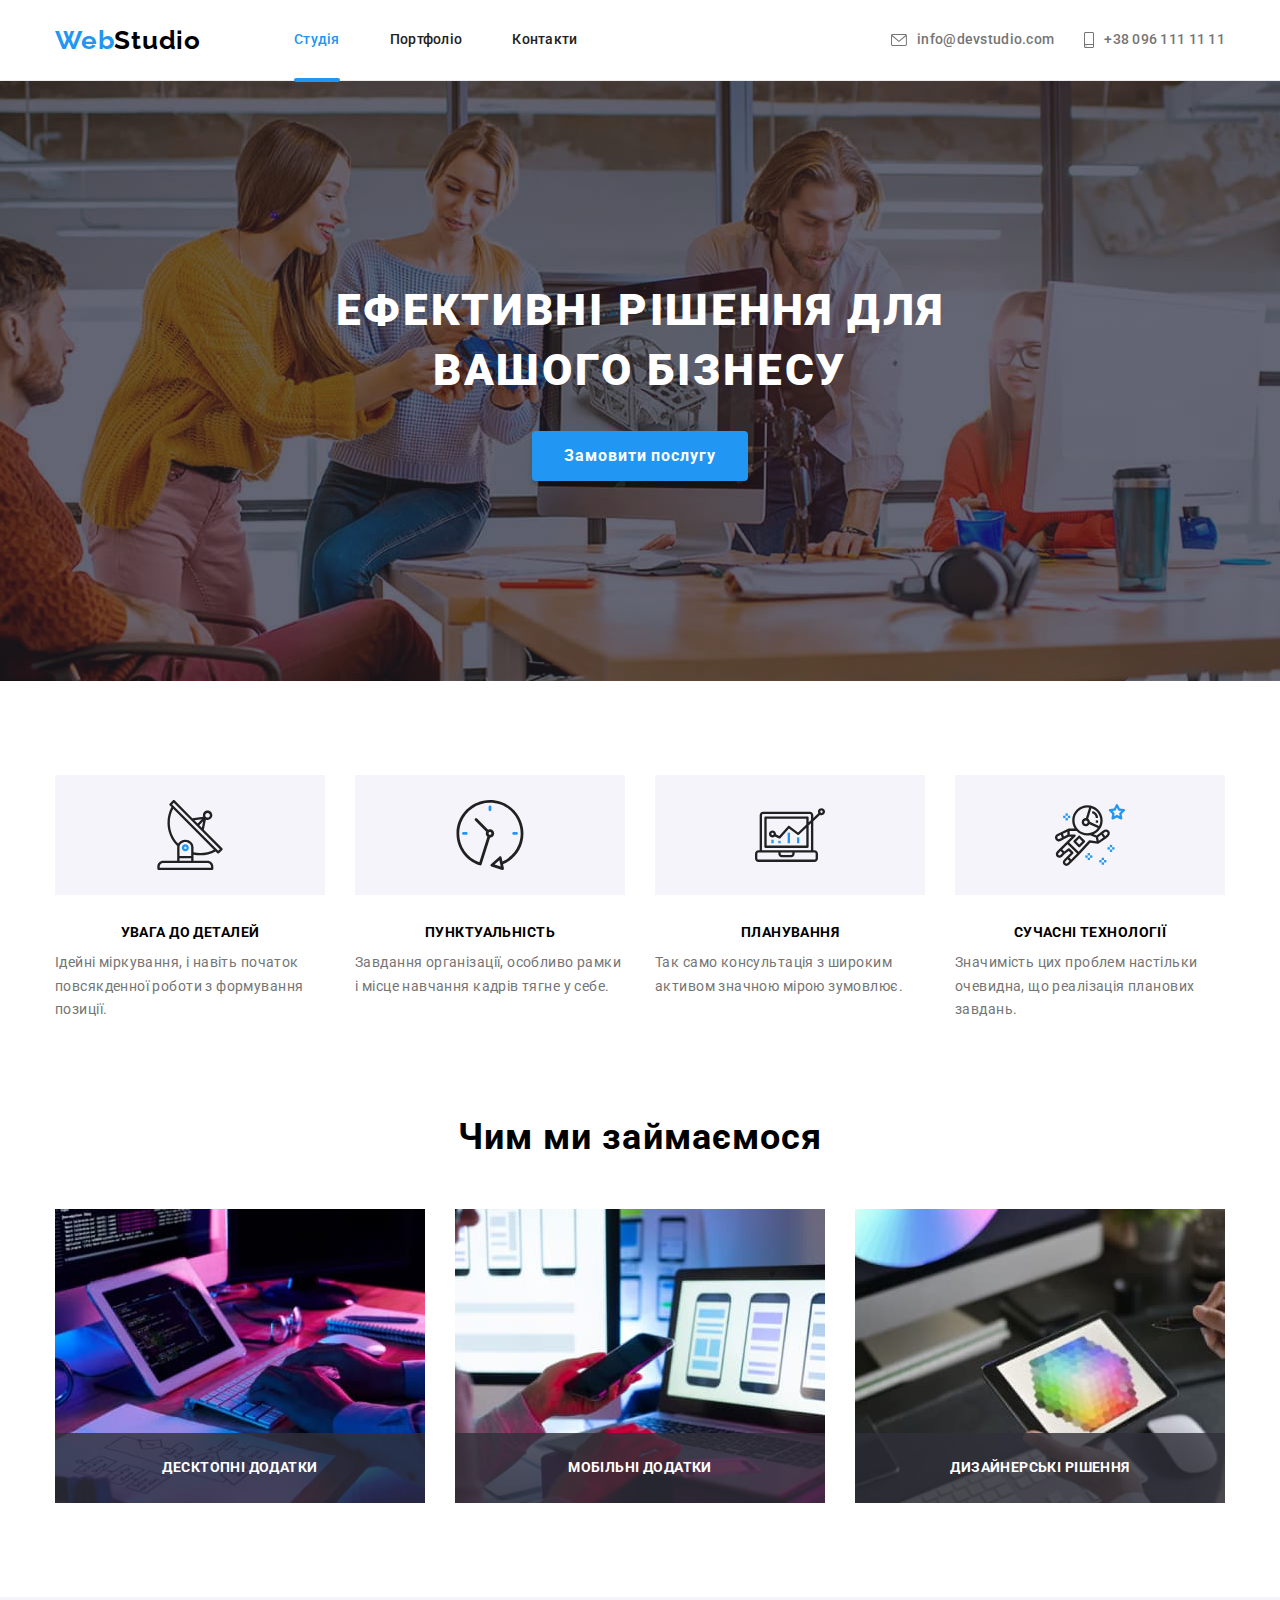
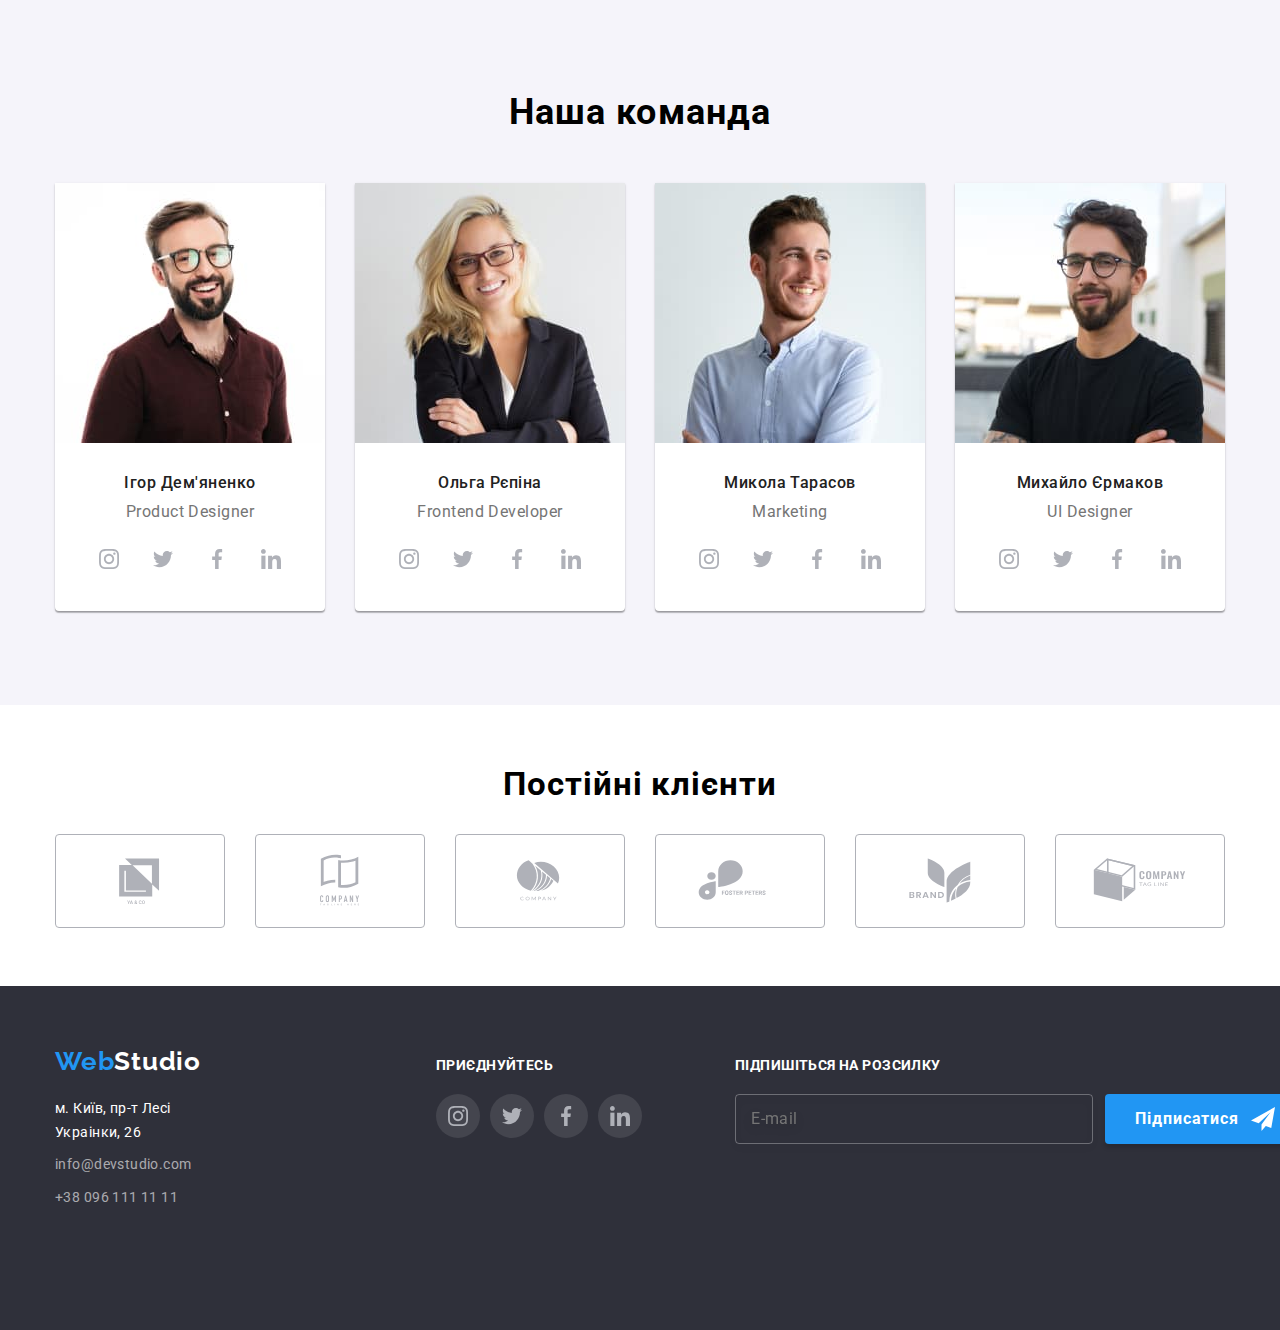
==== commit c95a00d2: "save 17.11.22 (15:17)" ====
--- a/index.html
+++ b/index.html
@@ -503,46 +503,48 @@
           <use href="./images/icon/symbol-defs.svg#icon-close-black"></use>
         </svg>
       </button>
-      <nav class="site-nav-mobile">
-        <ul class="site-nav-mobile__list">
-          <li class="site-nav-mobile__item">
-            <a class="site-nav-mobile__link site-nav-mobile__link--current" href="#">Студія</a>
-          </li>
-          <li class="site-nav-mobile__item">
-            <a class="site-nav-mobile__link" href="./portfolio.html">Портфоліо</a>
-          </li>
-          <li class="site-nav-mobile__item">
-            <a class="site-nav-mobile__link" href="#">Контакти</a>
+      <div class="mobile-menu_position">
+        <nav class="site-nav-mobile">
+          <ul class="site-nav-mobile__list">
+            <li class="site-nav-mobile__item">
+              <a class="site-nav-mobile__link site-nav-mobile__link--current" href="#">Студія</a>
+            </li>
+            <li class="site-nav-mobile__item">
+              <a class="site-nav-mobile__link" href="./portfolio.html">Портфоліо</a>
+            </li>
+            <li class="site-nav-mobile__item">
+              <a class="site-nav-mobile__link" href="#">Контакти</a>
+            </li>
+          </ul>
+        </nav>
+        <ul class="contacts-nav-mobile">
+          <li class="contacts-nav-mobile__item">
+            <a class="contacts-nav-mobile__link" href="tel:+380961111111">+38 096 111 11 11</a>
+          </li>
+          <li class="contacts-nav-mobile__item">
+            <a
+              class="contacts-nav-mobile__link contacts-nav-mobile__link--size"
+              href="mailto:info@devstudio.com"
+            >
+              info@devstudio.com</a
+            >
           </li>
         </ul>
-      </nav>
-      <ul class="contacts-nav-mobile">
-        <li class="contacts-nav-mobile__item">
-          <a class="contacts-nav-mobile__link" href="tel:+380961111111">+38 096 111 11 11</a>
-        </li>
-        <li class="contacts-nav-mobile__item">
-          <a
-            class="contacts-nav-mobile__link contacts-nav-mobile__link--size"
-            href="mailto:info@devstudio.com"
-          >
-            info@devstudio.com</a
-          >
-        </li>
-      </ul>
-      <ul class="social-list-mobile">
-        <li class="social-list-mobile__item">
-          <a href="" class="social-list-mobile__link">Instagram</a>
-        </li>
-        <li class="social-list-mobile__item">
-          <a href="" class="social-list-mobile__link">Twitter</a>
-        </li>
-        <li class="social-list-mobile__item">
-          <a href="" class="social-list-mobile__link">Facebook</a>
-        </li>
-        <li class="social-list-mobile__item">
-          <a href="" class="social-list-mobile__link">LinkedIn</a>
-        </li>
-      </ul>
+        <ul class="social-list-mobile">
+          <li class="social-list-mobile__item">
+            <a href="" class="social-list-mobile__link">Instagram</a>
+          </li>
+          <li class="social-list-mobile__item">
+            <a href="" class="social-list-mobile__link">Twitter</a>
+          </li>
+          <li class="social-list-mobile__item">
+            <a href="" class="social-list-mobile__link">Facebook</a>
+          </li>
+          <li class="social-list-mobile__item">
+            <a href="" class="social-list-mobile__link">LinkedIn</a>
+          </li>
+        </ul>
+      </div>
     </div>
 
     <script src="./js/mobile-menu.js"></script>
--- a/css/main.min.css
+++ b/css/main.min.css
@@ -1 +1 @@
-:root{--accent-color: #2196f3;--primary-text-color: #212121;--accent-color-background: #1586e2;--accent-color-background-description: rgba(33, 150, 243, 0.9);--primary-background-color: #ffffff;--secondary-background-color: #f5f4fa;--dark-background-color: #2f303a;--title-text-color: #757575;--text-color-white: #ffffff;--text-color-black: #000000;--text-color-footer: rgba(255, 255, 255, 0.6);--border-terms-color: #212121;--border-portfolio-card: #eeeeee;--border-portfolio-header: #ececec;--social-icon-color: #afb1b8;--social-icon-white-color: #ffffff;--primary-font: "Roboto";--logo-font: "Raleway"}body{background-color:var(--primary-background-color);font-family:var(--primary-font)}h1,h2,h3,p,ul{margin-top:0;margin-bottom:0;list-style:none}img{display:block;max-width:100%;height:auto}.visually-hidden{position:absolute;white-space:nowrap;width:1px;height:1px;overflow:hidden;border:0;padding:0;clip:rect(0 0 0 0);-webkit-clip-path:inset(50%);clip-path:inset(50%);margin:-1px}.button{display:-webkit-box;display:-ms-flexbox;display:flex;-webkit-box-align:center;-ms-flex-align:center;align-items:center;-webkit-box-pack:center;-ms-flex-pack:center;justify-content:center;margin-left:auto;margin-right:auto;width:216px;height:50px;font-family:var(--primary-font);border:none;font-weight:700;font-size:16px;line-height:1.88;letter-spacing:.06em;color:var(--text-color-white);background-color:var(--accent-color);cursor:pointer;border-radius:4px;padding:0;-webkit-box-shadow:0px 4px 4px rgba(0,0,0,.15);box-shadow:0px 4px 4px rgba(0,0,0,.15);-webkit-transition-property:color,background-color;transition-property:color,background-color;-webkit-transition-duration:250ms;transition-duration:250ms;-webkit-transition-timing-function:cubic-bezier(0.4, 0, 0.2, 1);transition-timing-function:cubic-bezier(0.4, 0, 0.2, 1)}.button:hover,.button:focus{color:var(--text-color-white);background-color:var(--accent-color-background)}.button--size{width:200px;height:50px}.button--size{width:200px;height:50px}.button__icon{margin-left:12px;fill:currentColor}.customers{padding-top:60px;padding-bottom:60px}@media screen and (min-width: 1200x){.customers{padding-top:94px;padding-bottom:94px}}.customers__title{font-weight:700;font-size:33px;line-height:1.18;letter-spacing:.03em;margin-bottom:30px;text-align:center}@media screen and (min-width: 1200x){.customers__title{font-size:36px;line-height:1.17;margin-bottom:50px}}.customers-list{display:-webkit-box;display:-ms-flexbox;display:flex;-ms-flex-wrap:wrap;flex-wrap:wrap;-webkit-box-pack:center;-ms-flex-pack:center;justify-content:center;padding-left:0;gap:30px}.customers-list__item{width:210px;height:92px}@media screen and (min-width: 768px){.customers-list__item{width:226px}}@media screen and (min-width: 1200px){.customers-list__item{width:170px}}.customers-list__link{display:-webkit-box;display:-ms-flexbox;display:flex;-webkit-box-align:center;-ms-flex-align:center;align-items:center;-webkit-box-pack:center;-ms-flex-pack:center;justify-content:center;padding:16px 32px;fill:var(--social-icon-color);border:1px solid #afb1b8;border-radius:4px;-webkit-transition-property:fill,border;transition-property:fill,border;-webkit-transition-duration:250ms;transition-duration:250ms;-webkit-transition-timing-function:cubic-bezier(0.4, 0, 0.2, 1);transition-timing-function:cubic-bezier(0.4, 0, 0.2, 1)}.customers-list__link:hover,.customers-list__link:focus{fill:var(--accent-color);border-color:var(--accent-color)}.container{margin-left:auto;margin-right:auto;padding-left:15px;padding-right:15px}@media screen and (min-width: 480px){.container{width:480px}}@media screen and (min-width: 768px){.container{width:768px}}@media screen and (min-width: 1200px){.container{width:1200px}}.features{padding-top:60px;padding-bottom:60px}@media screen and (min-width: 1200px){.features{padding-top:94px;padding-bottom:94px}}.features__title{position:absolute;white-space:nowrap;width:1px;height:1px;overflow:hidden;border:0;padding:0;clip:rect(0 0 0 0);-webkit-clip-path:inset(50%);clip-path:inset(50%);margin:-1px}.features__main{padding-left:0;-webkit-box-pack:justify;-ms-flex-pack:justify;justify-content:space-between}@media screen and (min-width: 768px){.features__main{display:-webkit-box;display:-ms-flexbox;display:flex;-ms-flex-wrap:wrap;flex-wrap:wrap;gap:30px}}@media screen and (min-width: 768px){.features__list{width:354px}}@media screen and (min-width: 1200px){.features__list{width:270px}}.features__icon{display:-webkit-box;display:-ms-flexbox;display:flex;height:120px;-webkit-box-align:center;-ms-flex-align:center;align-items:center;-webkit-box-pack:center;-ms-flex-pack:center;justify-content:center;margin-bottom:30px;background-color:var(--secondary-background-color)}.features__name{text-align:center;text-transform:uppercase;font-weight:700;font-size:14px;line-height:1.14;letter-spacing:.03em;margin-bottom:10px}@media screen and (min-width: 768px){.features__name{text-align:center}}.features__text{font-size:14px;line-height:1.71;letter-spacing:.03em;color:var(--title-text-color);margin-bottom:30px}@media screen and (min-width: 1200px){.features__text{margin-bottom:0}}.footer{background-color:var(--dark-background-color);padding-top:60px;padding-bottom:60px}.footer__div{display:-webkit-box;display:-ms-flexbox;display:flex;-webkit-box-orient:vertical;-webkit-box-direction:normal;-ms-flex-direction:column;flex-direction:column;-webkit-box-align:center;-ms-flex-align:center;align-items:center;margin-bottom:60px}@media screen and (min-width: 768px){.footer__div{margin-bottom:0px}}@media screen and (min-width: 1200px){.footer__div{display:block;margin-bottom:0}}.footer--container{display:-webkit-box;display:-ms-flexbox;display:flex;-webkit-box-orient:vertical;-webkit-box-direction:normal;-ms-flex-direction:column;flex-direction:column}@media screen and (min-width: 1200px){.footer--container{-webkit-box-orient:horizontal;-webkit-box-direction:normal;-ms-flex-direction:row;flex-direction:row;-webkit-box-align:baseline;-ms-flex-align:baseline;align-items:baseline}}@media screen and (min-width: 768px){.footer-tablet{display:-webkit-box;display:-ms-flexbox;display:flex;-webkit-box-pack:center;-ms-flex-pack:center;justify-content:center;-webkit-box-align:baseline;-ms-flex-align:baseline;align-items:baseline;gap:50px}}@media screen and (min-width: 768px){.footer-tablet{margin-bottom:60px}}.address{margin-top:20px}.address__list{display:-webkit-box;display:-ms-flexbox;display:flex;-webkit-box-orient:vertical;-webkit-box-direction:normal;-ms-flex-direction:column;flex-direction:column;-webkit-box-align:center;-ms-flex-align:center;align-items:center;padding-left:0}@media screen and (min-width: 1200px){.address__list{-webkit-box-align:start;-ms-flex-align:start;align-items:flex-start}}.address__item:not(:last-child){margin-bottom:9px}.address__link{text-decoration:none;font-style:normal;font-size:14px;line-height:1.71;letter-spacing:.03em;color:var(--text-color-footer);-webkit-transition-property:color;transition-property:color;-webkit-transition-duration:250ms;transition-duration:250ms;-webkit-transition-timing-function:cubic-bezier(0.4, 0, 0.2, 1);transition-timing-function:cubic-bezier(0.4, 0, 0.2, 1)}.address__link:hover,.address__link:focus{color:var(--accent-color)}.address__link--color{color:var(--text-color-white)}.address__link--color:hover,.address__link--color:focus{color:var(--accent-color)}.footer-social{display:-webkit-box;display:-ms-flexbox;display:flex;-webkit-box-orient:vertical;-webkit-box-direction:normal;-ms-flex-direction:column;flex-direction:column;-webkit-box-align:center;-ms-flex-align:center;align-items:center;margin-bottom:60px}@media screen and (min-width: 768px){.footer-social{margin-bottom:0}}@media screen and (min-width: 1200px){.footer-social{display:block;margin-left:70px;margin-bottom:0}}.foter-social__text{font-weight:700;font-size:14px;line-height:1.14;letter-spacing:.03em;text-transform:uppercase;color:var(--text-color-white);margin-bottom:20px}.social-list__link--color{background-color:rgba(255,255,255,.1)}.social-list__icon--color{fill:var(--social-icon-white-color)}.subscribe{margin-left:0px}@media screen and (min-width: 1200px){.subscribe{margin-left:93px}}.subscribe__text{font-weight:700;font-size:14px;line-height:1.14;letter-spacing:.03em;text-transform:uppercase;color:var(--text-color-white);margin-bottom:20px;text-align:center}@media screen and (min-width: 1200px){.subscribe__text{text-align:start}}.subscribe__form{display:-webkit-box;display:-ms-flexbox;display:flex;-webkit-box-orient:vertical;-webkit-box-direction:normal;-ms-flex-direction:column;flex-direction:column;-webkit-box-align:center;-ms-flex-align:center;align-items:center}@media screen and (min-width: 1200px){.subscribe__form{-webkit-box-orient:horizontal;-webkit-box-direction:normal;-ms-flex-direction:row;flex-direction:row}}.subscribe__input{width:100%;height:50px;padding-left:15px;padding-right:15px;margin-bottom:20px;font-weight:400;font-size:16px;line-height:1.25;letter-spacing:.03em;color:rgba(255,255,255,.6);background-color:inherit;outline:none;border:1px solid rgba(255,255,255,.3);-webkit-filter:drop-shadow(0px 4px 4px rgba(0, 0, 0, 0.15));filter:drop-shadow(0px 4px 4px rgba(0, 0, 0, 0.15));border-radius:4px;-webkit-transition-property:border-color;transition-property:border-color;-webkit-transition-duration:250ms;transition-duration:250ms;-webkit-transition-timing-function:cubic-bezier(0.4, 0, 0.2, 1);transition-timing-function:cubic-bezier(0.4, 0, 0.2, 1)}@media screen and (min-width: 768px){.subscribe__input{width:450px}}@media screen and (min-width: 1200px){.subscribe__input{margin-right:12px;margin-bottom:0;width:358px}}.subscribe__input:hover,.subscribe__input:focus{border-color:var(--accent-color);cursor:pointer}.header{border-bottom:1px solid var(--border-portfolio-header)}.container__header--design{display:-webkit-box;display:-ms-flexbox;display:flex;-webkit-box-align:center;-ms-flex-align:center;align-items:center;border:none;height:60px}@media screen and (min-width: 768px){.container__header--design{height:100%}}@media screen and (min-width: 1200x){.container__header--design{height:100%}}@media screen and (min-width: 768px){.site-nav{margin-left:auto;margin-right:auto}}@media screen and (min-width: 1200px){.site-nav{margin-left:93px}}.site-nav__list{display:none;padding-left:0;gap:50px}@media screen and (min-width: 768px){.site-nav__list{display:-webkit-box;display:-ms-flexbox;display:flex}}.site-nav__link{display:block;padding-top:32px;padding-bottom:32px;text-decoration:none;font-weight:500;font-size:14px;line-height:1.14;letter-spacing:.02em;color:var(--primary-text-color);-webkit-transition-property:color;transition-property:color;-webkit-transition-duration:250ms;transition-duration:250ms;-webkit-transition-timing-function:cubic-bezier(0.4, 0, 0.2, 1);transition-timing-function:cubic-bezier(0.4, 0, 0.2, 1)}.site-nav__link--current{position:relative;color:var(--accent-color);-webkit-transition-property:color;transition-property:color;-webkit-transition-duration:250ms;transition-duration:250ms;-webkit-transition-timing-function:cubic-bezier(0.4, 0, 0.2, 1);transition-timing-function:cubic-bezier(0.4, 0, 0.2, 1)}.site-nav__link:hover,.site-nav__link:focus{color:var(--accent-color)}.site-nav__link--current::after{display:block;position:absolute;bottom:-2px;width:100%;height:4px;background-color:currentColor;content:"";border-radius:2px}.contacts-nav{display:none;padding-left:0}@media screen and (min-width: 768px){.contacts-nav{display:-webkit-box;display:-ms-flexbox;display:flex;-webkit-box-orient:vertical;-webkit-box-direction:normal;-ms-flex-direction:column;flex-direction:column;gap:10px}}@media screen and (min-width: 1200px){.contacts-nav{display:-webkit-box;display:-ms-flexbox;display:flex;-webkit-box-orient:horizontal;-webkit-box-direction:normal;-ms-flex-direction:row;flex-direction:row;gap:30px}}.contacts-nav__link{display:-webkit-box;display:-ms-flexbox;display:flex;-webkit-box-align:center;-ms-flex-align:center;align-items:center;text-decoration:none;font-weight:500;font-size:14px;line-height:1.14;letter-spacing:.02em;color:var(--title-text-color);-webkit-transition-property:color;transition-property:color;-webkit-transition-duration:250ms;transition-duration:250ms;-webkit-transition-timing-function:cubic-bezier(0.4, 0, 0.2, 1);transition-timing-function:cubic-bezier(0.4, 0, 0.2, 1)}@media screen and (min-width: 1200px){.contacts-nav__link{padding-top:32px;padding-bottom:32px}}.contacts-nav__link:hover,.contacts-nav__link:focus{color:var(--accent-color)}.contacts-nav__icon{margin-right:10px;fill:currentColor}.header__menu-button{display:-webkit-box;display:-ms-flexbox;display:flex;-webkit-box-align:center;-ms-flex-align:center;align-items:center;-webkit-box-pack:center;-ms-flex-pack:center;justify-content:center;margin-left:auto;width:40px;height:40px;padding:0;border:none;background-color:inherit}@media screen and (min-width: 768px){.header__menu-button{display:none}}.hero{background-color:var(--dark-background-color);background-image:-webkit-gradient(linear, left top, left bottom, from(rgba(47, 48, 58, 0.4)), to(rgba(47, 48, 58, 0.4))),url(../images/Hero.jpg);background-image:linear-gradient(rgba(47, 48, 58, 0.4), rgba(47, 48, 58, 0.4)),url(../images/Hero.jpg);background-repeat:no-repeat;background-position:50%;text-align:center;-webkit-box-pack:center;-ms-flex-pack:center;justify-content:center;max-width:1600px;padding-top:118px;padding-bottom:118px;margin-left:auto;margin-right:auto}@media screen and (min-width: 1200px){.hero{padding-top:200px;padding-bottom:200px}}.hero__title{font-weight:900;font-size:26px;line-height:1.62;text-transform:uppercase;letter-spacing:.06em;color:var(--text-color-white);margin-bottom:30px;max-width:696px;margin-left:auto;margin-right:auto}@media screen and (min-width: 1200px){.hero__title{font-size:44px;line-height:1.36}}.logo{text-decoration:none;font-family:var(--logo-font);font-weight:700;font-size:26px;line-height:1.19;letter-spacing:.03em;color:var(--accent-color)}.logo--color-header{color:var(--text-color-black)}.logo--color-footer{color:var(--text-color-white)}.mobile-menu{position:fixed;top:0;left:0;margin:0;padding:40px 48px;display:none;width:100%;height:100%;background-color:var(--primary-background-color)}.mobile-menu.is-open{display:block}.mobile-menu__close-button{position:absolute;top:8px;right:8px;width:40px;height:40px;padding:0;border-radius:50%;background-color:var(--primary-background-color);border:none;cursor:pointer;outline:none}.mobile-menu__close-button:hover .modal__close-icon,.mobile-menu__close-button:focus .modal__close-icon{fill:var(--accent-color)}.mobile-menu__close-icon{position:absolute;top:50%;left:50%;-webkit-transform:translate(-50%, -50%);transform:translate(-50%, -50%);-webkit-transition-property:fill;transition-property:fill;-webkit-transition-duration:250ms;transition-duration:250ms;-webkit-transition-timing-function:cubic-bezier(0.4, 0, 0.2, 1);transition-timing-function:cubic-bezier(0.4, 0, 0.2, 1)}.site-nav-mobile__list{display:-webkit-box;display:-ms-flexbox;display:flex;-webkit-box-orient:vertical;-webkit-box-direction:normal;-ms-flex-direction:column;flex-direction:column;padding:0;gap:32px;margin-bottom:302px}.site-nav-mobile__link{text-decoration:none;font-weight:500;font-size:40px;line-height:1.18;letter-spacing:.02em;color:var(--primary-text-color);-webkit-transition-property:color;transition-property:color;-webkit-transition-duration:250ms;transition-duration:250ms;-webkit-transition-timing-function:cubic-bezier(0.4, 0, 0.2, 1);transition-timing-function:cubic-bezier(0.4, 0, 0.2, 1)}.site-nav-mobile__link--current{position:relative;color:var(--accent-color);-webkit-transition-property:color;transition-property:color;-webkit-transition-duration:250ms;transition-duration:250ms;-webkit-transition-timing-function:cubic-bezier(0.4, 0, 0.2, 1);transition-timing-function:cubic-bezier(0.4, 0, 0.2, 1)}.site-nav-mobile__link:hover,.site-nav-mobile__link:focus{color:var(--accent-color)}.contacts-nav-mobile{display:-webkit-box;display:-ms-flexbox;display:flex;-webkit-box-orient:vertical;-webkit-box-direction:normal;-ms-flex-direction:column;flex-direction:column;gap:32px;padding-left:0;margin-bottom:64px}.contacts-nav-mobile__link{display:-webkit-box;display:-ms-flexbox;display:flex;-webkit-box-align:center;-ms-flex-align:center;align-items:center;text-decoration:none;font-weight:500;font-size:34px;line-height:1.18;letter-spacing:.02em;color:var(--accent-color);-webkit-transition-property:color;transition-property:color;-webkit-transition-duration:250ms;transition-duration:250ms;-webkit-transition-timing-function:cubic-bezier(0.4, 0, 0.2, 1);transition-timing-function:cubic-bezier(0.4, 0, 0.2, 1)}.contacts-nav-mobile__link:hover,.contacts-nav-mobile__link:focus{color:var(--accent-color)}.contacts-nav-mobile__link--size{font-size:24px;line-height:28px;letter-spacing:.02em;color:var(--title-text-color)}.contacts-nav-mobile__icon{margin-right:10px;fill:currentColor}.social-list-mobile{display:-webkit-box;display:-ms-flexbox;display:flex;padding-left:0}.social-list-mobile__item{padding:0px 10px}.social-list-mobile__item:not(:last-child){border-right:1px solid rgba(33,33,33,.2)}.social-list-mobile__item:last-child{padding-right:0}.social-list-mobile__item:first-child{padding-left:0}.social-list-mobile__link{font-size:18px;line-height:22px;letter-spacing:.02em;color:#2196f3}.backdrop{position:fixed;top:0;left:0;width:100%;height:100%;background-color:rgba(0,0,0,.2);-webkit-transition-property:opacity,visibility;transition-property:opacity,visibility;-webkit-transition-duration:250ms;transition-duration:250ms;-webkit-transition-timing-function:cubic-bezier(0.4, 0, 0.2, 1);transition-timing-function:cubic-bezier(0.4, 0, 0.2, 1)}.is-hidden{opacity:0;visibility:hidden;pointer-events:none}.modal{position:absolute;top:50%;left:50%;-webkit-transform:translate(-50%, -50%);transform:translate(-50%, -50%);width:450px;padding:40px;background-color:var(--primary-background-color);-webkit-box-shadow:0px 1px 3px rgba(0,0,0,.12),0px 1px 1px rgba(0,0,0,.14),0px 2px 1px rgba(0,0,0,.2);box-shadow:0px 1px 3px rgba(0,0,0,.12),0px 1px 1px rgba(0,0,0,.14),0px 2px 1px rgba(0,0,0,.2);border-radius:4px}@media screen and (min-width: 1200px){.modal{width:528px}}.modal__close-button{position:absolute;top:8px;right:8px;width:30px;height:30px;padding:0;border-radius:50%;background-color:var(--primary-background-color);border:1px solid rgba(0,0,0,.1);cursor:pointer;outline:none}.modal__close-button:hover .modal__close-icon,.modal__close-button:focus .modal__close-icon{fill:var(--accent-color)}.modal__close-icon{position:absolute;top:50%;left:50%;-webkit-transform:translate(-50%, -50%);transform:translate(-50%, -50%);-webkit-transition-property:fill;transition-property:fill;-webkit-transition-duration:250ms;transition-duration:250ms;-webkit-transition-timing-function:cubic-bezier(0.4, 0, 0.2, 1);transition-timing-function:cubic-bezier(0.4, 0, 0.2, 1)}.modal__title{font-weight:700;font-size:20px;line-height:1.15;text-align:center;margin-bottom:12px;letter-spacing:.03em;color:var(--primary-text-color)}.order-form__lable{display:block;font-weight:400;font-size:12px;line-height:1.17;letter-spacing:.01em;margin-bottom:4px;color:var(--title-text-color)}.order-form__block{position:relative;display:-webkit-box;display:-ms-flexbox;display:flex;-webkit-box-orient:vertical;-webkit-box-direction:normal;-ms-flex-direction:column;flex-direction:column;margin-bottom:10px}.order-form__block:hover .order-form__icon{fill:var(--accent-color)}.order-form__block:focus-within .order-form__icon{fill:var(--accent-color)}.order-form__icon{position:absolute;width:18px;height:18px;top:50%;-webkit-transform:translateY(-50%);transform:translateY(-50%);left:15px;fill:currentColor;-webkit-transition-property:fill;transition-property:fill;-webkit-transition-duration:250ms;transition-duration:250ms;-webkit-transition-timing-function:cubic-bezier(0.4, 0, 0.2, 1);transition-timing-function:cubic-bezier(0.4, 0, 0.2, 1)}.order-form__input{padding:11px 12px 11px 42px;border:1px solid rgba(33,33,33,.2);border-radius:4px;outline:none;-webkit-transition-property:border-color;transition-property:border-color;-webkit-transition-duration:250ms;transition-duration:250ms;-webkit-transition-timing-function:cubic-bezier(0.4, 0, 0.2, 1);transition-timing-function:cubic-bezier(0.4, 0, 0.2, 1)}.order-form__input:hover,.order-form__input:focus{border-color:var(--accent-color);cursor:pointer}.order-form__comments{display:block;margin-bottom:20px;resize:none;width:100%;height:120px;padding:12px 16px;border:1px solid rgba(33,33,33,.2);border-radius:4px;outline:none;-webkit-transition-property:border-color;transition-property:border-color;-webkit-transition-duration:250ms;transition-duration:250ms;-webkit-transition-timing-function:cubic-bezier(0.4, 0, 0.2, 1);transition-timing-function:cubic-bezier(0.4, 0, 0.2, 1)}.order-form__comments:hover,.order-form__comments:focus{border-color:var(--accent-color);cursor:pointer}.order-form__block textarea::-webkit-input-placeholder{font-weight:400;font-size:12px;line-height:1.17;letter-spacing:.01em;color:rgba(117,117,117,.5)}.order-form__block textarea::-moz-placeholder{font-weight:400;font-size:12px;line-height:1.17;letter-spacing:.01em;color:rgba(117,117,117,.5)}.order-form__block textarea:-ms-input-placeholder{font-weight:400;font-size:12px;line-height:1.17;letter-spacing:.01em;color:rgba(117,117,117,.5)}.order-form__block textarea::-ms-input-placeholder{font-weight:400;font-size:12px;line-height:1.17;letter-spacing:.01em;color:rgba(117,117,117,.5)}.order-form__block textarea::placeholder{font-weight:400;font-size:12px;line-height:1.17;letter-spacing:.01em;color:rgba(117,117,117,.5)}.conditions{position:relative;margin-bottom:30px}.conditions__label::before{position:absolute;top:50%;-webkit-transform:translateY(-50%);transform:translateY(-50%);left:12px;width:16px;height:15px;border:2px solid var(--border-terms-color);border-radius:2px;opacity:1;content:""}.conditions__input:checked+.conditions__label::before{opacity:0}.conditions__label::after{position:absolute;top:50%;-webkit-transform:translateY(-50%);transform:translateY(-50%);left:12px;width:16px;height:15px;background-image:url(../images/icon/icon\ check.svg);border-radius:2px;opacity:0;content:""}.conditions__input:checked+.conditions__label::after{opacity:1}.conditions__label{padding-left:35px;font-weight:400;font-size:12px;line-height:1.17;letter-spacing:.03em;color:var(--title-text-color)}@media screen and (min-width: 1200px){.conditions__label{font-size:14px;line-height:1.71}}.conditions__link{-webkit-text-decoration-line:underline;text-decoration-line:underline;color:var(--accent-color)}.portfolio{margin-top:60px;margin-bottom:60px}@media screen and (min-width: 1200px){.portfolio{margin-top:94px;margin-bottom:94px}}.portfolio__title{position:absolute;white-space:nowrap;width:1px;height:1px;overflow:hidden;border:0;padding:0;clip:rect(0 0 0 0);-webkit-clip-path:inset(50%);clip-path:inset(50%);margin:-1px}.portfolio-filter{display:-webkit-box;display:-ms-flexbox;display:flex;-webkit-box-pack:start;-ms-flex-pack:start;justify-content:flex-start;-ms-flex-wrap:wrap;flex-wrap:wrap;margin-bottom:40px;padding-left:0;-webkit-column-gap:8px;-moz-column-gap:8px;column-gap:8px;row-gap:15px;max-width:400px}@media screen and (min-width: 768px){.portfolio-filter{-webkit-box-pack:center;-ms-flex-pack:center;justify-content:center;margin-bottom:30px;max-width:none}}@media screen and (min-width: 1200px){.portfolio-filter{margin-bottom:50px}}.portfolio-filter__button{cursor:pointer;font-family:var(--primary-font);border:none;font-weight:500;font-size:16px;line-height:1.63;letter-spacing:.03em;padding:6px 22px;border-radius:4px;-webkit-box-shadow:none;box-shadow:none;color:var(--primary-text-color);background-color:var(--secondary-background-color);-webkit-transition:color,background-color,-webkit-box-shadow;transition:color,background-color,-webkit-box-shadow;transition:box-shadow,color,background-color;transition:box-shadow,color,background-color,-webkit-box-shadow;-webkit-transition-duration:250ms;transition-duration:250ms;-webkit-transition-timing-function:cubic-bezier(0.4, 0, 0.2, 1);transition-timing-function:cubic-bezier(0.4, 0, 0.2, 1)}.portfolio-filter__button:hover,.portfolio-filter__button:focus{background-color:var(--accent-color);color:var(--text-color-white);-webkit-box-shadow:0px 3px 1px rgba(0,0,0,.1),0px 1px 2px rgba(0,0,0,.08),0px 2px 2px rgba(0,0,0,.12);box-shadow:0px 3px 1px rgba(0,0,0,.1),0px 1px 2px rgba(0,0,0,.08),0px 2px 2px rgba(0,0,0,.12)}.portfolio-list{display:-webkit-box;display:-ms-flexbox;display:flex;-ms-flex-wrap:wrap;flex-wrap:wrap;padding:0;margin:0 -30px -30px 0}.portfolio-card{display:-webkit-box;display:-ms-flexbox;display:flex;margin-right:30px;margin-bottom:30px;width:450px;border:1px solid #eee}@media screen and (min-width: 768px){.portfolio-card{width:354px}}@media screen and (min-width: 1200px){.portfolio-card{width:370px}}.portfolio-card__link{position:relative;height:100%;text-decoration:none;-webkit-box-shadow:none;box-shadow:none;-webkit-transition-property:-webkit-box-shadow;transition-property:-webkit-box-shadow;transition-property:box-shadow;transition-property:box-shadow, -webkit-box-shadow;-webkit-transition-duration:250ms;transition-duration:250ms;-webkit-transition-timing-function:cubic-bezier(0.4, 0, 0.2, 1);transition-timing-function:cubic-bezier(0.4, 0, 0.2, 1);overflow:hidden}.portfolio-card__link:hover,.portfolio-card__link:focus{-webkit-box-shadow:0px 1px 1px rgba(0,0,0,.12),0px 4px 4px rgba(0,0,0,.06),1px 4px 6px rgba(0,0,0,.16);box-shadow:0px 1px 1px rgba(0,0,0,.12),0px 4px 4px rgba(0,0,0,.06),1px 4px 6px rgba(0,0,0,.16)}.portfolio-card__link:hover .portfolio-card__description,.portfolio-card__link:focus .portfolio-card__description{-webkit-transform:translateY(0);transform:translateY(0);color:var(--text-color-white)}.portfolio-card__img{position:relative;width:100%;overflow:hidden}@media screen and (min-width: 768px){.portfolio-card__img{width:354px}}@media screen and (min-width: 1200px){.portfolio-card__img{width:370px}}.portfolio-card__div{padding:20px 24px}.portfolio-card__title{font-weight:700;font-size:18px;line-height:2;letter-spacing:.06em;margin-bottom:4px;color:var(--primary-text-color)}.portfolio-card__text{font-size:16px;line-height:1.88;letter-spacing:.03em;color:var(--title-text-color)}.portfolio-card__description{display:-webkit-box;display:-ms-flexbox;display:flex;position:absolute;top:0;left:0;-webkit-box-align:center;-ms-flex-align:center;align-items:center;width:100%;height:100%;padding:24px;font-weight:400;font-size:18px;line-height:1.56;letter-spacing:.03em;-webkit-transform:translateY(100.1%);transform:translateY(100.1%);background-color:var(--accent-color-background-description);-webkit-transition-property:opacity,-webkit-transform;transition-property:opacity,-webkit-transform;transition-property:transform,opacity;transition-property:transform,opacity,-webkit-transform;-webkit-transition-duration:250ms;transition-duration:250ms;-webkit-transition-timing-function:cubic-bezier(0.4, 0, 0.2, 1);transition-timing-function:cubic-bezier(0.4, 0, 0.2, 1)}.social{padding-bottom:30px;background-color:inherit}.social-list{display:-webkit-box;display:-ms-flexbox;display:flex;-webkit-box-pack:center;-ms-flex-pack:center;justify-content:center;padding-left:0;gap:10px}.social-list__link{width:44px;height:44px;display:-webkit-box;display:-ms-flexbox;display:flex;-webkit-box-pack:center;-ms-flex-pack:center;justify-content:center;-webkit-box-align:center;-ms-flex-align:center;align-items:center;border-radius:50%;-webkit-transition-property:background-color;transition-property:background-color;-webkit-transition-duration:250ms;transition-duration:250ms;-webkit-transition-timing-function:cubic-bezier(0.4, 0, 0.2, 1);transition-timing-function:cubic-bezier(0.4, 0, 0.2, 1)}.social-list__link:hover,.social-list__link:focus{background-color:var(--accent-color)}.social-list__link:hover .social-list__icon,.social-list__link:focus .social-list__icon{fill:var(--social-icon-white-color);border-color:var(--social-icon-white-color)}.social-list__icon{fill:var(--social-icon-color);-webkit-transition-property:fill;transition-property:fill;-webkit-transition-duration:250ms;transition-duration:250ms;-webkit-transition-timing-function:cubic-bezier(0.4, 0, 0.2, 1);transition-timing-function:cubic-bezier(0.4, 0, 0.2, 1)}.team{background-color:var(--secondary-background-color);padding-top:60px;padding-bottom:60px}@media screen and (min-width: 1200px){.team{padding-top:94px;padding-bottom:94px}}.team__title{font-weight:700;font-size:28px;line-height:1.18;letter-spacing:.03em;margin-bottom:50px;text-align:center}@media screen and (min-width: 1200px){.team__title{font-size:36px;line-height:1.17}}.team-list{display:-webkit-box;display:-ms-flexbox;display:flex;-ms-flex-wrap:wrap;flex-wrap:wrap;padding:0;gap:30px}.team-list__item{width:450px;text-align:center;background-color:var(--primary-background-color);border-radius:0px 0px 4px 4px;-webkit-box-shadow:0px 1px 3px rgba(0,0,0,.12),0px 1px 1px rgba(0,0,0,.14),0px 2px 1px rgba(0,0,0,.2);box-shadow:0px 1px 3px rgba(0,0,0,.12),0px 1px 1px rgba(0,0,0,.14),0px 2px 1px rgba(0,0,0,.2)}@media screen and (min-width: 768px){.team-list__item{width:354px}}@media screen and (min-width: 1200px){.team-list__item{width:270px}}.team-list__item__images{width:100%}.team-list__div{padding:30px}.team-list__name{display:inline-block;margin-bottom:10px;font-weight:500;font-size:16px;line-height:1.19;letter-spacing:.03em;color:var(--primary-text-color)}.team-list__text{margin-bottom:16px;font-size:16px;line-height:1.19;letter-spacing:.03em;color:var(--title-text-color)}.work{display:none;padding-bottom:94px}@media screen and (min-width: 1200px){.work{display:block}}.work__title{display:block;font-weight:700;font-size:36px;line-height:1.17;letter-spacing:.03em;margin-bottom:50px;text-align:center}.work-list{display:-webkit-box;display:-ms-flexbox;display:flex;padding-left:0;gap:30px}.work-list__item{position:relative;max-width:370px;gap:30px}.work-list__name{position:absolute;bottom:0;width:100%;padding:27px;font-weight:700;font-size:14px;line-height:1.14;text-align:center;letter-spacing:.03em;text-transform:uppercase;color:var(--text-color-white);background:rgba(47,48,58,.8)}/*# sourceMappingURL=main.min.css.map */+:root{--accent-color: #2196f3;--primary-text-color: #212121;--accent-color-background: #1586e2;--accent-color-background-description: rgba(33, 150, 243, 0.9);--primary-background-color: #ffffff;--secondary-background-color: #f5f4fa;--dark-background-color: #2f303a;--title-text-color: #757575;--text-color-white: #ffffff;--text-color-black: #000000;--text-color-footer: rgba(255, 255, 255, 0.6);--border-terms-color: #212121;--border-portfolio-card: #eeeeee;--border-portfolio-header: #ececec;--social-icon-color: #afb1b8;--social-icon-white-color: #ffffff;--primary-font: "Roboto";--logo-font: "Raleway"}body{background-color:var(--primary-background-color);font-family:var(--primary-font)}h1,h2,h3,p,ul{margin-top:0;margin-bottom:0;list-style:none}img{display:block;max-width:100%;height:auto}.visually-hidden{position:absolute;white-space:nowrap;width:1px;height:1px;overflow:hidden;border:0;padding:0;clip:rect(0 0 0 0);-webkit-clip-path:inset(50%);clip-path:inset(50%);margin:-1px}.button{display:-webkit-box;display:-ms-flexbox;display:flex;-webkit-box-align:center;-ms-flex-align:center;align-items:center;-webkit-box-pack:center;-ms-flex-pack:center;justify-content:center;margin-left:auto;margin-right:auto;width:216px;height:50px;font-family:var(--primary-font);border:none;font-weight:700;font-size:16px;line-height:1.88;letter-spacing:.06em;color:var(--text-color-white);background-color:var(--accent-color);cursor:pointer;border-radius:4px;padding:0;-webkit-box-shadow:0px 4px 4px rgba(0,0,0,.15);box-shadow:0px 4px 4px rgba(0,0,0,.15);-webkit-transition-property:color,background-color;transition-property:color,background-color;-webkit-transition-duration:250ms;transition-duration:250ms;-webkit-transition-timing-function:cubic-bezier(0.4, 0, 0.2, 1);transition-timing-function:cubic-bezier(0.4, 0, 0.2, 1)}.button:hover,.button:focus{color:var(--text-color-white);background-color:var(--accent-color-background)}.button--size{width:200px;height:50px}.button--size{width:200px;height:50px}.button__icon{margin-left:12px;fill:currentColor}.customers{padding-top:60px;padding-bottom:60px}@media screen and (min-width: 1200x){.customers{padding-top:94px;padding-bottom:94px}}.customers__title{font-weight:700;font-size:33px;line-height:1.18;letter-spacing:.03em;margin-bottom:30px;text-align:center}@media screen and (min-width: 1200x){.customers__title{font-size:36px;line-height:1.17;margin-bottom:50px}}.customers-list{display:-webkit-box;display:-ms-flexbox;display:flex;-ms-flex-wrap:wrap;flex-wrap:wrap;-webkit-box-pack:center;-ms-flex-pack:center;justify-content:center;padding-left:0;gap:30px}.customers-list__item{width:210px;height:92px}@media screen and (min-width: 768px){.customers-list__item{width:226px}}@media screen and (min-width: 1200px){.customers-list__item{width:170px}}.customers-list__link{display:-webkit-box;display:-ms-flexbox;display:flex;-webkit-box-align:center;-ms-flex-align:center;align-items:center;-webkit-box-pack:center;-ms-flex-pack:center;justify-content:center;padding:16px 32px;fill:var(--social-icon-color);border:1px solid #afb1b8;border-radius:4px;-webkit-transition-property:fill,border;transition-property:fill,border;-webkit-transition-duration:250ms;transition-duration:250ms;-webkit-transition-timing-function:cubic-bezier(0.4, 0, 0.2, 1);transition-timing-function:cubic-bezier(0.4, 0, 0.2, 1)}.customers-list__link:hover,.customers-list__link:focus{fill:var(--accent-color);border-color:var(--accent-color)}.container{margin-left:auto;margin-right:auto;padding-left:15px;padding-right:15px}@media screen and (min-width: 480px){.container{width:480px}}@media screen and (min-width: 768px){.container{width:768px}}@media screen and (min-width: 1200px){.container{width:1200px}}.features{padding-top:60px;padding-bottom:60px}@media screen and (min-width: 1200px){.features{padding-top:94px;padding-bottom:94px}}.features__title{position:absolute;white-space:nowrap;width:1px;height:1px;overflow:hidden;border:0;padding:0;clip:rect(0 0 0 0);-webkit-clip-path:inset(50%);clip-path:inset(50%);margin:-1px}.features__main{padding-left:0;-webkit-box-pack:justify;-ms-flex-pack:justify;justify-content:space-between}@media screen and (min-width: 768px){.features__main{display:-webkit-box;display:-ms-flexbox;display:flex;-ms-flex-wrap:wrap;flex-wrap:wrap;gap:30px}}@media screen and (min-width: 768px){.features__list{width:354px}}@media screen and (min-width: 1200px){.features__list{width:270px}}.features__icon{display:-webkit-box;display:-ms-flexbox;display:flex;height:120px;-webkit-box-align:center;-ms-flex-align:center;align-items:center;-webkit-box-pack:center;-ms-flex-pack:center;justify-content:center;margin-bottom:30px;background-color:var(--secondary-background-color)}.features__name{text-align:center;text-transform:uppercase;font-weight:700;font-size:14px;line-height:1.14;letter-spacing:.03em;margin-bottom:10px}@media screen and (min-width: 768px){.features__name{text-align:center}}.features__text{font-size:14px;line-height:1.71;letter-spacing:.03em;color:var(--title-text-color);margin-bottom:30px}@media screen and (min-width: 1200px){.features__text{margin-bottom:0}}.footer{background-color:var(--dark-background-color);padding-top:60px;padding-bottom:60px}.footer__div{display:-webkit-box;display:-ms-flexbox;display:flex;-webkit-box-orient:vertical;-webkit-box-direction:normal;-ms-flex-direction:column;flex-direction:column;-webkit-box-align:center;-ms-flex-align:center;align-items:center;margin-bottom:60px}@media screen and (min-width: 768px){.footer__div{margin-bottom:0px}}@media screen and (min-width: 1200px){.footer__div{display:block;margin-bottom:0}}.footer--container{display:-webkit-box;display:-ms-flexbox;display:flex;-webkit-box-orient:vertical;-webkit-box-direction:normal;-ms-flex-direction:column;flex-direction:column}@media screen and (min-width: 1200px){.footer--container{-webkit-box-orient:horizontal;-webkit-box-direction:normal;-ms-flex-direction:row;flex-direction:row;-webkit-box-align:baseline;-ms-flex-align:baseline;align-items:baseline}}@media screen and (min-width: 768px){.footer-tablet{display:-webkit-box;display:-ms-flexbox;display:flex;-webkit-box-pack:center;-ms-flex-pack:center;justify-content:center;-webkit-box-align:baseline;-ms-flex-align:baseline;align-items:baseline;gap:165px}}@media screen and (min-width: 768px){.footer-tablet{margin-bottom:60px}}.address{margin-top:20px}.address__list{display:-webkit-box;display:-ms-flexbox;display:flex;-webkit-box-orient:vertical;-webkit-box-direction:normal;-ms-flex-direction:column;flex-direction:column;-webkit-box-align:center;-ms-flex-align:center;align-items:center;padding-left:0}@media screen and (min-width: 1200px){.address__list{-webkit-box-align:start;-ms-flex-align:start;align-items:flex-start}}.address__item:not(:last-child){margin-bottom:9px}.address__link{text-decoration:none;font-style:normal;font-size:14px;line-height:1.71;letter-spacing:.03em;color:var(--text-color-footer);-webkit-transition-property:color;transition-property:color;-webkit-transition-duration:250ms;transition-duration:250ms;-webkit-transition-timing-function:cubic-bezier(0.4, 0, 0.2, 1);transition-timing-function:cubic-bezier(0.4, 0, 0.2, 1)}.address__link:hover,.address__link:focus{color:var(--accent-color)}.address__link--color{color:var(--text-color-white)}.address__link--color:hover,.address__link--color:focus{color:var(--accent-color)}.footer-social{display:-webkit-box;display:-ms-flexbox;display:flex;-webkit-box-orient:vertical;-webkit-box-direction:normal;-ms-flex-direction:column;flex-direction:column;-webkit-box-align:center;-ms-flex-align:center;align-items:center;margin-bottom:60px}@media screen and (min-width: 768px){.footer-social{margin-bottom:0}}@media screen and (min-width: 1200px){.footer-social{display:block;margin-left:70px;margin-bottom:0}}.foter-social__text{font-weight:700;font-size:14px;line-height:1.14;letter-spacing:.03em;text-transform:uppercase;color:var(--text-color-white);margin-bottom:20px}.social-list__link--color{background-color:rgba(255,255,255,.1)}.social-list__icon--color{fill:var(--social-icon-white-color)}.subscribe{margin-left:0px}@media screen and (min-width: 1200px){.subscribe{margin-left:93px}}.subscribe__text{font-weight:700;font-size:14px;line-height:1.14;letter-spacing:.03em;text-transform:uppercase;color:var(--text-color-white);margin-bottom:20px;text-align:center}@media screen and (min-width: 1200px){.subscribe__text{text-align:start}}.subscribe__form{display:-webkit-box;display:-ms-flexbox;display:flex;-webkit-box-orient:vertical;-webkit-box-direction:normal;-ms-flex-direction:column;flex-direction:column;-webkit-box-align:center;-ms-flex-align:center;align-items:center}@media screen and (min-width: 1200px){.subscribe__form{-webkit-box-orient:horizontal;-webkit-box-direction:normal;-ms-flex-direction:row;flex-direction:row}}.subscribe__input{width:100%;height:50px;padding-left:15px;padding-right:15px;margin-bottom:20px;font-weight:400;font-size:16px;line-height:1.25;letter-spacing:.03em;color:rgba(255,255,255,.6);background-color:inherit;outline:none;border:1px solid rgba(255,255,255,.3);-webkit-filter:drop-shadow(0px 4px 4px rgba(0, 0, 0, 0.15));filter:drop-shadow(0px 4px 4px rgba(0, 0, 0, 0.15));border-radius:4px;-webkit-transition-property:border-color;transition-property:border-color;-webkit-transition-duration:250ms;transition-duration:250ms;-webkit-transition-timing-function:cubic-bezier(0.4, 0, 0.2, 1);transition-timing-function:cubic-bezier(0.4, 0, 0.2, 1)}@media screen and (min-width: 768px){.subscribe__input{width:450px}}@media screen and (min-width: 1200px){.subscribe__input{margin-right:12px;margin-bottom:0;width:358px}}.subscribe__input:hover,.subscribe__input:focus{border-color:var(--accent-color);cursor:pointer}.header{border-bottom:1px solid var(--border-portfolio-header)}.container__header--design{display:-webkit-box;display:-ms-flexbox;display:flex;-webkit-box-align:center;-ms-flex-align:center;align-items:center;border:none;height:60px}@media screen and (min-width: 768px){.container__header--design{height:100%}}@media screen and (min-width: 1200x){.container__header--design{height:100%}}@media screen and (min-width: 768px){.site-nav{margin-left:auto;margin-right:auto}}@media screen and (min-width: 1200px){.site-nav{margin-left:93px}}.site-nav__list{display:none;padding-left:0;gap:50px}@media screen and (min-width: 768px){.site-nav__list{display:-webkit-box;display:-ms-flexbox;display:flex}}.site-nav__link{display:block;padding-top:32px;padding-bottom:32px;text-decoration:none;font-weight:500;font-size:14px;line-height:1.14;letter-spacing:.02em;color:var(--primary-text-color);-webkit-transition-property:color;transition-property:color;-webkit-transition-duration:250ms;transition-duration:250ms;-webkit-transition-timing-function:cubic-bezier(0.4, 0, 0.2, 1);transition-timing-function:cubic-bezier(0.4, 0, 0.2, 1)}.site-nav__link--current{position:relative;color:var(--accent-color);-webkit-transition-property:color;transition-property:color;-webkit-transition-duration:250ms;transition-duration:250ms;-webkit-transition-timing-function:cubic-bezier(0.4, 0, 0.2, 1);transition-timing-function:cubic-bezier(0.4, 0, 0.2, 1)}.site-nav__link:hover,.site-nav__link:focus{color:var(--accent-color)}.site-nav__link--current::after{display:block;position:absolute;bottom:-2px;width:100%;height:4px;background-color:currentColor;content:"";border-radius:2px}.contacts-nav{display:none;padding-left:0}@media screen and (min-width: 768px){.contacts-nav{display:-webkit-box;display:-ms-flexbox;display:flex;-webkit-box-orient:vertical;-webkit-box-direction:normal;-ms-flex-direction:column;flex-direction:column;gap:10px}}@media screen and (min-width: 1200px){.contacts-nav{display:-webkit-box;display:-ms-flexbox;display:flex;-webkit-box-orient:horizontal;-webkit-box-direction:normal;-ms-flex-direction:row;flex-direction:row;gap:30px}}.contacts-nav__link{display:-webkit-box;display:-ms-flexbox;display:flex;-webkit-box-align:center;-ms-flex-align:center;align-items:center;text-decoration:none;font-weight:500;font-size:14px;line-height:1.14;letter-spacing:.02em;color:var(--title-text-color);-webkit-transition-property:color;transition-property:color;-webkit-transition-duration:250ms;transition-duration:250ms;-webkit-transition-timing-function:cubic-bezier(0.4, 0, 0.2, 1);transition-timing-function:cubic-bezier(0.4, 0, 0.2, 1)}@media screen and (min-width: 1200px){.contacts-nav__link{padding-top:32px;padding-bottom:32px}}.contacts-nav__link:hover,.contacts-nav__link:focus{color:var(--accent-color)}.contacts-nav__icon{margin-right:10px;fill:currentColor}.header__menu-button{display:-webkit-box;display:-ms-flexbox;display:flex;-webkit-box-align:center;-ms-flex-align:center;align-items:center;-webkit-box-pack:center;-ms-flex-pack:center;justify-content:center;margin-left:auto;width:40px;height:40px;padding:0;border:none;background-color:inherit}@media screen and (min-width: 768px){.header__menu-button{display:none}}.hero{background-color:var(--dark-background-color);background-image:-webkit-gradient(linear, left top, left bottom, from(rgba(47, 48, 58, 0.4)), to(rgba(47, 48, 58, 0.4))),url(../images/Hero.jpg);background-image:linear-gradient(rgba(47, 48, 58, 0.4), rgba(47, 48, 58, 0.4)),url(../images/Hero.jpg);background-repeat:no-repeat;background-position:50%;text-align:center;-webkit-box-pack:center;-ms-flex-pack:center;justify-content:center;max-width:1600px;padding-top:118px;padding-bottom:118px;margin-left:auto;margin-right:auto}@media screen and (min-width: 1200px){.hero{padding-top:200px;padding-bottom:200px}}.hero__title{font-weight:900;font-size:26px;line-height:1.62;text-transform:uppercase;letter-spacing:.06em;color:var(--text-color-white);margin-bottom:30px;max-width:696px;margin-left:auto;margin-right:auto}@media screen and (min-width: 1200px){.hero__title{font-size:44px;line-height:1.36}}.logo{text-decoration:none;font-family:var(--logo-font);font-weight:700;font-size:26px;line-height:1.19;letter-spacing:.03em;color:var(--accent-color)}.logo--color-header{color:var(--text-color-black)}.logo--color-footer{color:var(--text-color-white)}.mobile-menu{position:fixed;top:0;left:0;margin:0;padding:40px 48px;display:none;width:100%;height:100%;background-color:var(--primary-background-color)}.mobile-menu.is-open{display:block}.mobile-menu__close-button{position:absolute;top:8px;right:8px;width:40px;height:40px;padding:0;border-radius:50%;background-color:var(--primary-background-color);border:none;cursor:pointer;outline:none}.mobile-menu__close-button:hover .modal__close-icon,.mobile-menu__close-button:focus .modal__close-icon{fill:var(--accent-color)}.mobile-menu__close-icon{position:absolute;top:50%;left:50%;-webkit-transform:translate(-50%, -50%);transform:translate(-50%, -50%);-webkit-transition-property:fill;transition-property:fill;-webkit-transition-duration:250ms;transition-duration:250ms;-webkit-transition-timing-function:cubic-bezier(0.4, 0, 0.2, 1);transition-timing-function:cubic-bezier(0.4, 0, 0.2, 1)}.mobile-menu_position{height:100%;display:-webkit-box;display:-ms-flexbox;display:flex;-webkit-box-orient:vertical;-webkit-box-direction:normal;-ms-flex-direction:column;flex-direction:column;-webkit-box-pack:justify;-ms-flex-pack:justify;justify-content:space-between}.site-nav-mobile__list{display:-webkit-box;display:-ms-flexbox;display:flex;-webkit-box-orient:vertical;-webkit-box-direction:normal;-ms-flex-direction:column;flex-direction:column;padding:0;gap:32px}.site-nav-mobile__link{text-decoration:none;font-weight:500;font-size:40px;line-height:1.18;letter-spacing:.02em;color:var(--primary-text-color);-webkit-transition-property:color;transition-property:color;-webkit-transition-duration:250ms;transition-duration:250ms;-webkit-transition-timing-function:cubic-bezier(0.4, 0, 0.2, 1);transition-timing-function:cubic-bezier(0.4, 0, 0.2, 1)}.site-nav-mobile__link--current{position:relative;color:var(--accent-color);-webkit-transition-property:color;transition-property:color;-webkit-transition-duration:250ms;transition-duration:250ms;-webkit-transition-timing-function:cubic-bezier(0.4, 0, 0.2, 1);transition-timing-function:cubic-bezier(0.4, 0, 0.2, 1)}.site-nav-mobile__link:hover,.site-nav-mobile__link:focus{color:var(--accent-color)}.contacts-nav-mobile{display:-webkit-box;display:-ms-flexbox;display:flex;-webkit-box-orient:vertical;-webkit-box-direction:normal;-ms-flex-direction:column;flex-direction:column;gap:32px;padding-left:0}.contacts-nav-mobile__link{display:-webkit-box;display:-ms-flexbox;display:flex;-webkit-box-align:center;-ms-flex-align:center;align-items:center;text-decoration:none;font-weight:500;font-size:34px;line-height:1.18;letter-spacing:.02em;color:var(--accent-color);-webkit-transition-property:color;transition-property:color;-webkit-transition-duration:250ms;transition-duration:250ms;-webkit-transition-timing-function:cubic-bezier(0.4, 0, 0.2, 1);transition-timing-function:cubic-bezier(0.4, 0, 0.2, 1)}@media screen and (max-width: 378px){.contacts-nav-mobile__link{font-size:26px}}.contacts-nav-mobile__link:hover,.contacts-nav-mobile__link:focus{color:var(--accent-color)}.contacts-nav-mobile__link--size{font-size:24px;line-height:28px;letter-spacing:.02em;color:var(--title-text-color)}.contacts-nav-mobile__icon{margin-right:10px;fill:currentColor}.social-list-mobile{display:-webkit-box;display:-ms-flexbox;display:flex;padding-left:0;-ms-flex-wrap:wrap;flex-wrap:wrap}.social-list-mobile__item{padding:0px 10px}.social-list-mobile__item:not(:last-child){border-right:1px solid rgba(33,33,33,.2)}.social-list-mobile__item:last-child{padding-right:0}.social-list-mobile__item:first-child{padding-left:0}.social-list-mobile__link{font-size:18px;line-height:22px;letter-spacing:.02em;color:#2196f3}.backdrop{position:fixed;top:0;left:0;width:100%;height:100%;background-color:rgba(0,0,0,.2);-webkit-transition-property:opacity,visibility;transition-property:opacity,visibility;-webkit-transition-duration:250ms;transition-duration:250ms;-webkit-transition-timing-function:cubic-bezier(0.4, 0, 0.2, 1);transition-timing-function:cubic-bezier(0.4, 0, 0.2, 1)}.is-hidden{opacity:0;visibility:hidden;pointer-events:none}.modal{position:absolute;top:50%;left:50%;-webkit-transform:translate(-50%, -50%);transform:translate(-50%, -50%);width:450px;padding:40px;background-color:var(--primary-background-color);-webkit-box-shadow:0px 1px 3px rgba(0,0,0,.12),0px 1px 1px rgba(0,0,0,.14),0px 2px 1px rgba(0,0,0,.2);box-shadow:0px 1px 3px rgba(0,0,0,.12),0px 1px 1px rgba(0,0,0,.14),0px 2px 1px rgba(0,0,0,.2);border-radius:4px}@media screen and (min-width: 1200px){.modal{width:528px}}@media screen and (max-width: 480px){.modal{width:calc(100% - 30px)}}.modal__close-button{position:absolute;top:8px;right:8px;width:30px;height:30px;padding:0;border-radius:50%;background-color:var(--primary-background-color);border:1px solid rgba(0,0,0,.1);cursor:pointer;outline:none}.modal__close-button:hover .modal__close-icon,.modal__close-button:focus .modal__close-icon{fill:var(--accent-color)}.modal__close-icon{position:absolute;top:50%;left:50%;-webkit-transform:translate(-50%, -50%);transform:translate(-50%, -50%);-webkit-transition-property:fill;transition-property:fill;-webkit-transition-duration:250ms;transition-duration:250ms;-webkit-transition-timing-function:cubic-bezier(0.4, 0, 0.2, 1);transition-timing-function:cubic-bezier(0.4, 0, 0.2, 1)}.modal__title{font-weight:700;font-size:20px;line-height:1.15;text-align:center;margin-bottom:12px;letter-spacing:.03em;color:var(--primary-text-color)}.order-form__lable{display:block;font-weight:400;font-size:12px;line-height:1.17;letter-spacing:.01em;margin-bottom:4px;color:var(--title-text-color)}.order-form__block{position:relative;display:-webkit-box;display:-ms-flexbox;display:flex;-webkit-box-orient:vertical;-webkit-box-direction:normal;-ms-flex-direction:column;flex-direction:column;margin-bottom:10px}.order-form__block:hover .order-form__icon{fill:var(--accent-color)}.order-form__block:focus-within .order-form__icon{fill:var(--accent-color)}.order-form__icon{position:absolute;width:18px;height:18px;top:50%;-webkit-transform:translateY(-50%);transform:translateY(-50%);left:15px;fill:currentColor;-webkit-transition-property:fill;transition-property:fill;-webkit-transition-duration:250ms;transition-duration:250ms;-webkit-transition-timing-function:cubic-bezier(0.4, 0, 0.2, 1);transition-timing-function:cubic-bezier(0.4, 0, 0.2, 1)}.order-form__input{padding:11px 12px 11px 42px;border:1px solid rgba(33,33,33,.2);border-radius:4px;outline:none;-webkit-transition-property:border-color;transition-property:border-color;-webkit-transition-duration:250ms;transition-duration:250ms;-webkit-transition-timing-function:cubic-bezier(0.4, 0, 0.2, 1);transition-timing-function:cubic-bezier(0.4, 0, 0.2, 1)}.order-form__input:hover,.order-form__input:focus{border-color:var(--accent-color);cursor:pointer}.order-form__comments{display:block;margin-bottom:20px;resize:none;width:100%;height:120px;padding:12px 16px;border:1px solid rgba(33,33,33,.2);border-radius:4px;outline:none;-webkit-transition-property:border-color;transition-property:border-color;-webkit-transition-duration:250ms;transition-duration:250ms;-webkit-transition-timing-function:cubic-bezier(0.4, 0, 0.2, 1);transition-timing-function:cubic-bezier(0.4, 0, 0.2, 1)}.order-form__comments:hover,.order-form__comments:focus{border-color:var(--accent-color);cursor:pointer}.order-form__block textarea::-webkit-input-placeholder{font-weight:400;font-size:12px;line-height:1.17;letter-spacing:.01em;color:rgba(117,117,117,.5)}.order-form__block textarea::-moz-placeholder{font-weight:400;font-size:12px;line-height:1.17;letter-spacing:.01em;color:rgba(117,117,117,.5)}.order-form__block textarea:-ms-input-placeholder{font-weight:400;font-size:12px;line-height:1.17;letter-spacing:.01em;color:rgba(117,117,117,.5)}.order-form__block textarea::-ms-input-placeholder{font-weight:400;font-size:12px;line-height:1.17;letter-spacing:.01em;color:rgba(117,117,117,.5)}.order-form__block textarea::placeholder{font-weight:400;font-size:12px;line-height:1.17;letter-spacing:.01em;color:rgba(117,117,117,.5)}.conditions{position:relative;margin-bottom:30px}.conditions__label::before{position:absolute;top:50%;-webkit-transform:translateY(-50%);transform:translateY(-50%);left:12px;width:16px;height:15px;border:2px solid var(--border-terms-color);border-radius:2px;opacity:1;content:""}.conditions__input:checked+.conditions__label::before{opacity:0}.conditions__label::after{position:absolute;top:50%;-webkit-transform:translateY(-50%);transform:translateY(-50%);left:12px;width:16px;height:15px;background-image:url(../images/icon/icon\ check.svg);border-radius:2px;opacity:0;content:""}.conditions__input:checked+.conditions__label::after{opacity:1}.conditions__label{display:-webkit-box;display:-ms-flexbox;display:flex;padding-left:35px;font-weight:400;font-size:12px;line-height:1.17;letter-spacing:.03em;color:var(--title-text-color)}@media screen and (min-width: 1200px){.conditions__label{font-size:14px;line-height:1.71}}@media screen and (max-width: 480px){.conditions__label{-webkit-box-orient:vertical;-webkit-box-direction:normal;-ms-flex-direction:column;flex-direction:column;gap:3px}}.conditions__link{-webkit-text-decoration-line:underline;text-decoration-line:underline;color:var(--accent-color);margin-left:5px}@media screen and (max-width: 480px){.conditions__link{margin-left:0}}.portfolio{margin-top:60px;margin-bottom:60px}@media screen and (min-width: 1200px){.portfolio{margin-top:94px;margin-bottom:94px}}.portfolio__title{position:absolute;white-space:nowrap;width:1px;height:1px;overflow:hidden;border:0;padding:0;clip:rect(0 0 0 0);-webkit-clip-path:inset(50%);clip-path:inset(50%);margin:-1px}.portfolio-filter{display:-webkit-box;display:-ms-flexbox;display:flex;-webkit-box-pack:start;-ms-flex-pack:start;justify-content:flex-start;-ms-flex-wrap:wrap;flex-wrap:wrap;margin-bottom:40px;padding-left:0;-webkit-column-gap:8px;-moz-column-gap:8px;column-gap:8px;row-gap:15px;max-width:400px}@media screen and (min-width: 768px){.portfolio-filter{-webkit-box-pack:center;-ms-flex-pack:center;justify-content:center;margin-bottom:30px;max-width:none}}@media screen and (min-width: 1200px){.portfolio-filter{margin-bottom:50px}}.portfolio-filter__button{cursor:pointer;font-family:var(--primary-font);border:none;font-weight:500;font-size:16px;line-height:1.63;letter-spacing:.03em;padding:6px 22px;border-radius:4px;-webkit-box-shadow:none;box-shadow:none;color:var(--primary-text-color);background-color:var(--secondary-background-color);-webkit-transition:color,background-color,-webkit-box-shadow;transition:color,background-color,-webkit-box-shadow;transition:box-shadow,color,background-color;transition:box-shadow,color,background-color,-webkit-box-shadow;-webkit-transition-duration:250ms;transition-duration:250ms;-webkit-transition-timing-function:cubic-bezier(0.4, 0, 0.2, 1);transition-timing-function:cubic-bezier(0.4, 0, 0.2, 1)}.portfolio-filter__button:hover,.portfolio-filter__button:focus{background-color:var(--accent-color);color:var(--text-color-white);-webkit-box-shadow:0px 3px 1px rgba(0,0,0,.1),0px 1px 2px rgba(0,0,0,.08),0px 2px 2px rgba(0,0,0,.12);box-shadow:0px 3px 1px rgba(0,0,0,.1),0px 1px 2px rgba(0,0,0,.08),0px 2px 2px rgba(0,0,0,.12)}.portfolio-list{display:-webkit-box;display:-ms-flexbox;display:flex;-ms-flex-wrap:wrap;flex-wrap:wrap;padding:0;margin:0 -30px -30px 0}.portfolio-card{display:-webkit-box;display:-ms-flexbox;display:flex;margin-right:30px;margin-bottom:30px;width:450px;border:1px solid #eee}@media screen and (min-width: 768px){.portfolio-card{width:354px}}@media screen and (min-width: 1200px){.portfolio-card{width:370px}}.portfolio-card__link{position:relative;height:100%;text-decoration:none;-webkit-box-shadow:none;box-shadow:none;-webkit-transition-property:-webkit-box-shadow;transition-property:-webkit-box-shadow;transition-property:box-shadow;transition-property:box-shadow, -webkit-box-shadow;-webkit-transition-duration:250ms;transition-duration:250ms;-webkit-transition-timing-function:cubic-bezier(0.4, 0, 0.2, 1);transition-timing-function:cubic-bezier(0.4, 0, 0.2, 1);overflow:hidden}.portfolio-card__link:hover,.portfolio-card__link:focus{-webkit-box-shadow:0px 1px 1px rgba(0,0,0,.12),0px 4px 4px rgba(0,0,0,.06),1px 4px 6px rgba(0,0,0,.16);box-shadow:0px 1px 1px rgba(0,0,0,.12),0px 4px 4px rgba(0,0,0,.06),1px 4px 6px rgba(0,0,0,.16)}.portfolio-card__link:hover .portfolio-card__description,.portfolio-card__link:focus .portfolio-card__description{-webkit-transform:translateY(0);transform:translateY(0);color:var(--text-color-white)}.portfolio-card__img{position:relative;width:100%;overflow:hidden}@media screen and (min-width: 768px){.portfolio-card__img{width:354px}}@media screen and (min-width: 1200px){.portfolio-card__img{width:370px}}.portfolio-card__div{padding:20px 24px}.portfolio-card__title{font-weight:700;font-size:18px;line-height:2;letter-spacing:.06em;margin-bottom:4px;color:var(--primary-text-color)}.portfolio-card__text{font-size:16px;line-height:1.88;letter-spacing:.03em;color:var(--title-text-color)}.portfolio-card__description{display:-webkit-box;display:-ms-flexbox;display:flex;position:absolute;top:0;left:0;-webkit-box-align:center;-ms-flex-align:center;align-items:center;width:100%;height:100%;padding:24px;font-weight:400;font-size:18px;line-height:1.56;letter-spacing:.03em;-webkit-transform:translateY(100.1%);transform:translateY(100.1%);background-color:var(--accent-color-background-description);-webkit-transition-property:opacity,-webkit-transform;transition-property:opacity,-webkit-transform;transition-property:transform,opacity;transition-property:transform,opacity,-webkit-transform;-webkit-transition-duration:250ms;transition-duration:250ms;-webkit-transition-timing-function:cubic-bezier(0.4, 0, 0.2, 1);transition-timing-function:cubic-bezier(0.4, 0, 0.2, 1)}.social{padding-bottom:30px;background-color:inherit}.social-list{display:-webkit-box;display:-ms-flexbox;display:flex;-webkit-box-pack:center;-ms-flex-pack:center;justify-content:center;padding-left:0;gap:10px}.social-list__link{width:44px;height:44px;display:-webkit-box;display:-ms-flexbox;display:flex;-webkit-box-pack:center;-ms-flex-pack:center;justify-content:center;-webkit-box-align:center;-ms-flex-align:center;align-items:center;border-radius:50%;-webkit-transition-property:background-color;transition-property:background-color;-webkit-transition-duration:250ms;transition-duration:250ms;-webkit-transition-timing-function:cubic-bezier(0.4, 0, 0.2, 1);transition-timing-function:cubic-bezier(0.4, 0, 0.2, 1)}.social-list__link:hover,.social-list__link:focus{background-color:var(--accent-color)}.social-list__link:hover .social-list__icon,.social-list__link:focus .social-list__icon{fill:var(--social-icon-white-color);border-color:var(--social-icon-white-color)}.social-list__icon{fill:var(--social-icon-color);-webkit-transition-property:fill;transition-property:fill;-webkit-transition-duration:250ms;transition-duration:250ms;-webkit-transition-timing-function:cubic-bezier(0.4, 0, 0.2, 1);transition-timing-function:cubic-bezier(0.4, 0, 0.2, 1)}.team{background-color:var(--secondary-background-color);padding-top:60px;padding-bottom:60px}@media screen and (min-width: 1200px){.team{padding-top:94px;padding-bottom:94px}}.team__title{font-weight:700;font-size:28px;line-height:1.18;letter-spacing:.03em;margin-bottom:50px;text-align:center}@media screen and (min-width: 1200px){.team__title{font-size:36px;line-height:1.17}}.team-list{display:-webkit-box;display:-ms-flexbox;display:flex;-ms-flex-wrap:wrap;flex-wrap:wrap;padding:0;gap:30px}.team-list__item{width:450px;text-align:center;background-color:var(--primary-background-color);border-radius:0px 0px 4px 4px;-webkit-box-shadow:0px 1px 3px rgba(0,0,0,.12),0px 1px 1px rgba(0,0,0,.14),0px 2px 1px rgba(0,0,0,.2);box-shadow:0px 1px 3px rgba(0,0,0,.12),0px 1px 1px rgba(0,0,0,.14),0px 2px 1px rgba(0,0,0,.2)}@media screen and (min-width: 768px){.team-list__item{width:354px}}@media screen and (min-width: 1200px){.team-list__item{width:270px}}.team-list__item__images{width:100%}.team-list__div{padding:30px}.team-list__name{display:inline-block;margin-bottom:10px;font-weight:500;font-size:16px;line-height:1.19;letter-spacing:.03em;color:var(--primary-text-color)}.team-list__text{margin-bottom:16px;font-size:16px;line-height:1.19;letter-spacing:.03em;color:var(--title-text-color)}.work{display:none;padding-bottom:94px}@media screen and (min-width: 1200px){.work{display:block}}.work__title{display:block;font-weight:700;font-size:36px;line-height:1.17;letter-spacing:.03em;margin-bottom:50px;text-align:center}.work-list{display:-webkit-box;display:-ms-flexbox;display:flex;padding-left:0;gap:30px}.work-list__item{position:relative;max-width:370px;gap:30px}.work-list__name{position:absolute;bottom:0;width:100%;padding:27px;font-weight:700;font-size:14px;line-height:1.14;text-align:center;letter-spacing:.03em;text-transform:uppercase;color:var(--text-color-white);background:rgba(47,48,58,.8)}/*# sourceMappingURL=main.min.css.map */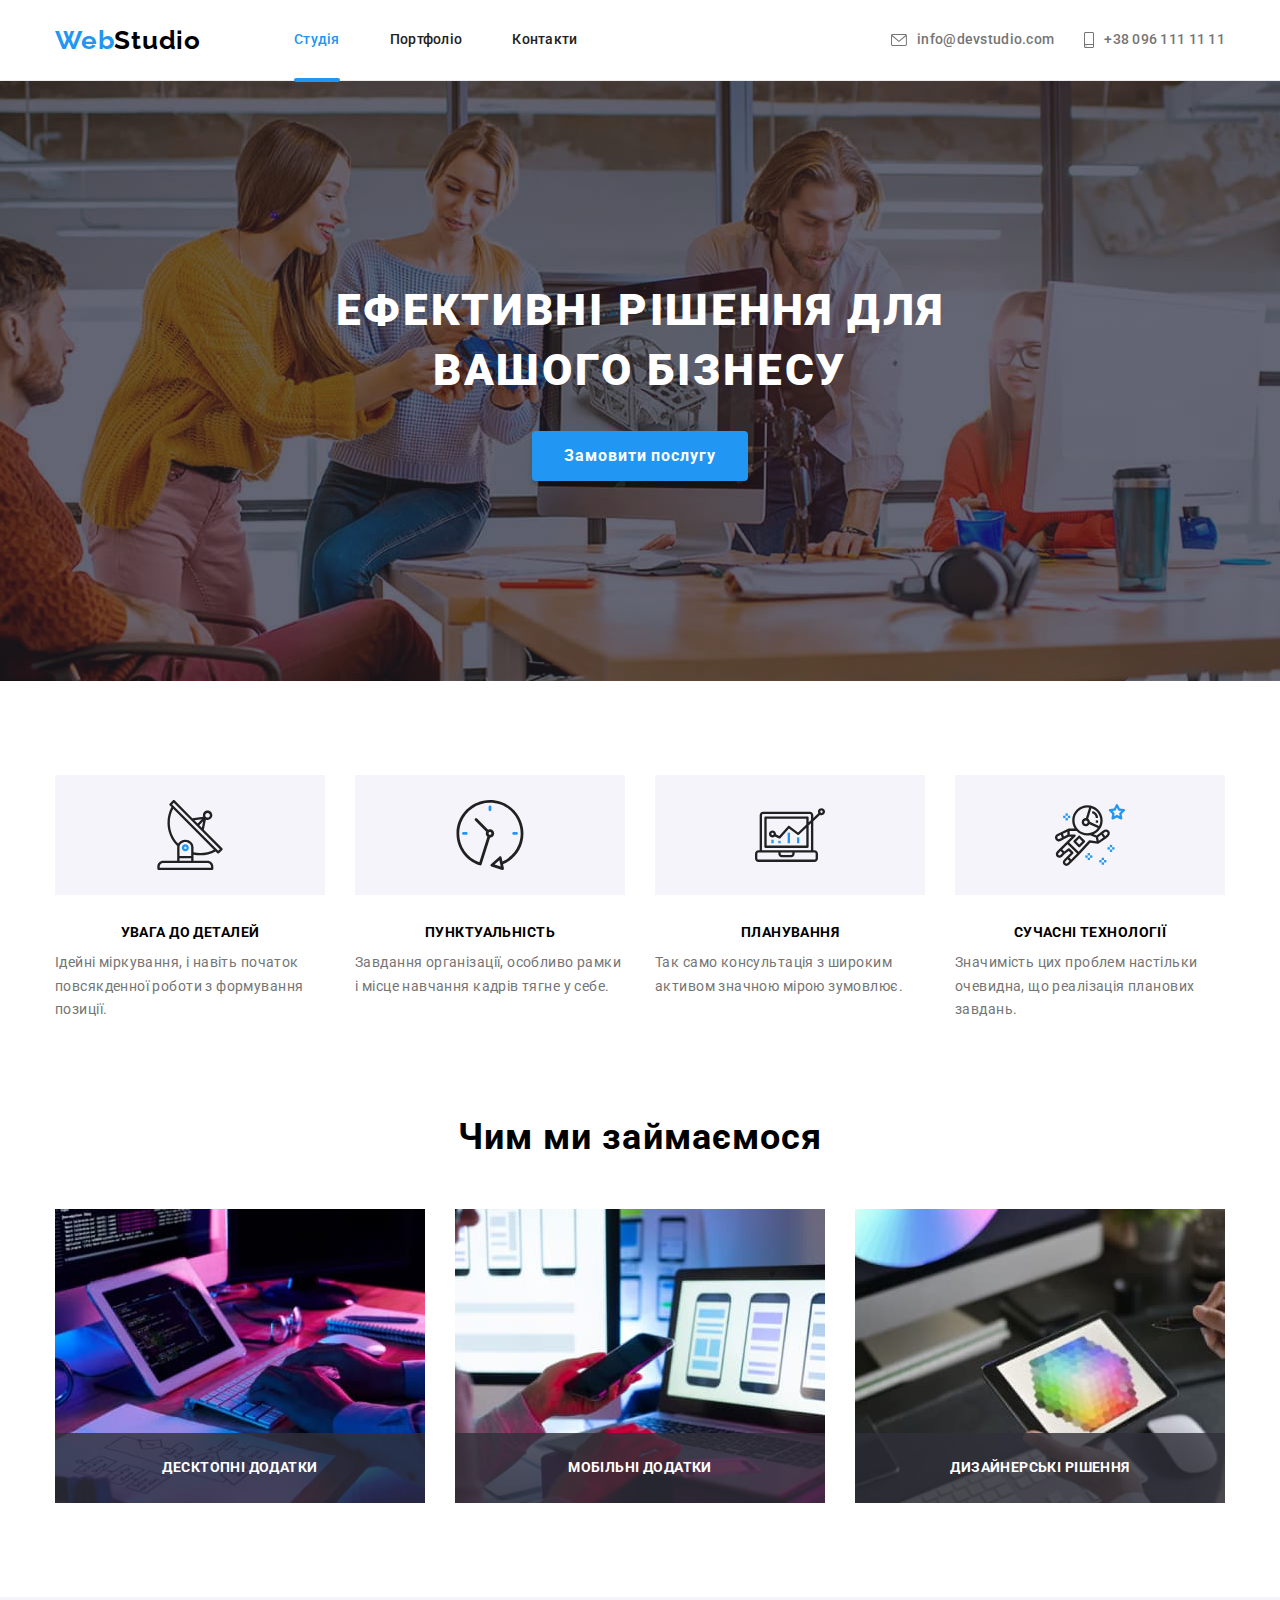
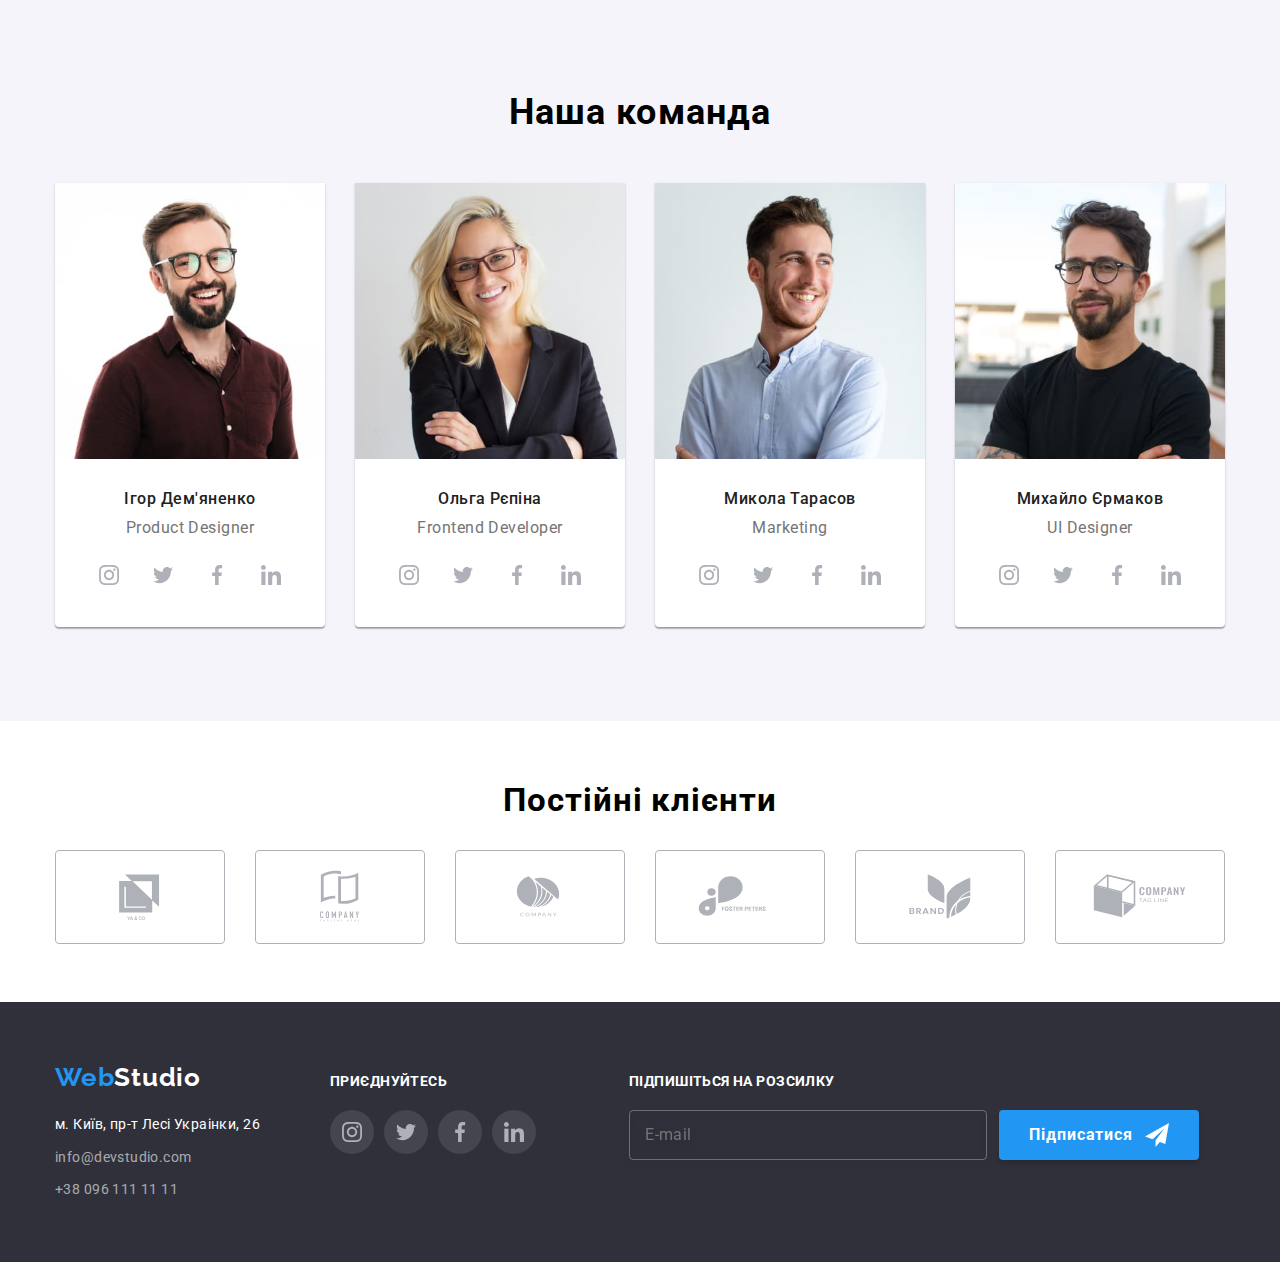
==== commit 29533a00: "save 20.11.22 (20:31)" ====
--- a/index.html
+++ b/index.html
@@ -130,15 +130,30 @@
           <h2 class="work__title">Чим ми займаємося</h2>
           <ul class="work-list">
             <li class="work-list__item">
-              <img src="./images/box1.jpg" alt="етап розроблення десктопних додатків" width="370" />
+              <img
+                srcset="./images/box1.jpg 1x, ./images/box1@2x.jpg 2x"
+                src="./images/box1.jpg"
+                alt="етап розроблення десктопних додатків"
+                width="370"
+              />
               <p class="work-list__name">Десктопні додатки</p>
             </li>
             <li class="work-list__item">
-              <img src="./images/box2.jpg" alt="етап розроблення мобільних додатків" width="370" />
+              <img
+                srcset="./images/box2.jpg 1x, ./images/box2@2x.jpg 2x"
+                src="./images/box2.jpg"
+                alt="етап розроблення мобільних додатків"
+                width="370"
+              />
               <p class="work-list__name">Мобільні додатки</p>
             </li>
             <li class="work-list__item">
-              <img src="./images/box3.jpg" alt="етап розроблення дизайну" width="370" />
+              <img
+                srcset="./images/box3.jpg 1x, ./images/box3@2x.jpg 2x"
+                src="./images/box3.jpg"
+                alt="етап розроблення дизайну"
+                width="370"
+              />
               <p class="work-list__name">Дизайнерські рішення</p>
             </li>
           </ul>
@@ -154,7 +169,8 @@
             <li class="team-list__item">
               <img
                 class="team-list__images"
-                src="./images/igor.jpg"
+                srcset="./images/igor_450.jpg 1x, ./images/igor_450@2x.jpg 2x"
+                src="./images/igor_450.jpg"
                 alt="дизайнер Ігор Дем'яненко"
               />
               <div class="team-list__div">
@@ -189,7 +205,11 @@
               </div>
             </li>
             <li class="team-list__item">
-              <img src="./images/olga.jpg" alt="фронтенд-розробник Ольга Рєпіна" width="270" />
+              <img
+                srcset="./images/olga_450.jpg 1x, ./images/olga_450@2x.jpg 2x"
+                src="./images/olga_450.jpg"
+                alt="фронтенд-розробник Ольга Рєпіна"
+              />
               <div class="team-list__div">
                 <h3 class="team-list__name">Ольга Рєпіна</h3>
                 <p class="team-list__text" lang="en">Frontend Developer</p>
@@ -222,7 +242,11 @@
               </div>
             </li>
             <li class="team-list__item">
-              <img src="./images/nik.jpg" alt="маркетолог Микола Тарасов" width="270" />
+              <img
+                srcset="./images/nik_450.jpg 1x, ./images/nik_450@2x.jpg 2x"
+                src="./images/nik_450.jpg"
+                alt="маркетолог Микола Тарасов"
+              />
               <div class="team-list__div">
                 <h3 class="team-list__name">Микола Тарасов</h3>
                 <p class="team-list__text" lang="en">Marketing</p>
@@ -255,7 +279,11 @@
               </div>
             </li>
             <li class="team-list__item">
-              <img src="./images/michael.jpg" alt="дизайнер Михайло Єрмаков" width="270" />
+              <img
+                srcset="./images/michael_450.jpg 1x, ./images/michael_450@2x.jpg 2x"
+                src="./images/michael_450.jpg"
+                alt="дизайнер Михайло Єрмаков"
+              />
               <div class="team-list__div">
                 <h3 class="team-list__name">Михайло Єрмаков</h3>
                 <p class="team-list__text" lang="en">UI Designer</p>
@@ -340,8 +368,8 @@
 
     <footer class="footer">
       <div class="container footer--container">
-        <div class="footer-tablet">
-          <div class="footer__div">
+        <div class="footer__div">
+          <div class="footer__div-address">
             <!--Назва компанії-->
             <a href="/" lang="en" class="logo"
               >Web<span class="logo logo--color-footer">Studio</span></a
@@ -507,7 +535,9 @@
         <nav class="site-nav-mobile">
           <ul class="site-nav-mobile__list">
             <li class="site-nav-mobile__item">
-              <a class="site-nav-mobile__link site-nav-mobile__link--current" href="#">Студія</a>
+              <a class="site-nav-mobile__link site-nav-mobile__link--current" href="./index.html"
+                >Студія</a
+              >
             </li>
             <li class="site-nav-mobile__item">
               <a class="site-nav-mobile__link" href="./portfolio.html">Портфоліо</a>
--- a/css/main.min.css
+++ b/css/main.min.css
@@ -1 +1 @@
-:root{--accent-color: #2196f3;--primary-text-color: #212121;--accent-color-background: #1586e2;--accent-color-background-description: rgba(33, 150, 243, 0.9);--primary-background-color: #ffffff;--secondary-background-color: #f5f4fa;--dark-background-color: #2f303a;--title-text-color: #757575;--text-color-white: #ffffff;--text-color-black: #000000;--text-color-footer: rgba(255, 255, 255, 0.6);--border-terms-color: #212121;--border-portfolio-card: #eeeeee;--border-portfolio-header: #ececec;--social-icon-color: #afb1b8;--social-icon-white-color: #ffffff;--primary-font: "Roboto";--logo-font: "Raleway"}body{background-color:var(--primary-background-color);font-family:var(--primary-font)}h1,h2,h3,p,ul{margin-top:0;margin-bottom:0;list-style:none}img{display:block;max-width:100%;height:auto}.visually-hidden{position:absolute;white-space:nowrap;width:1px;height:1px;overflow:hidden;border:0;padding:0;clip:rect(0 0 0 0);-webkit-clip-path:inset(50%);clip-path:inset(50%);margin:-1px}.button{display:-webkit-box;display:-ms-flexbox;display:flex;-webkit-box-align:center;-ms-flex-align:center;align-items:center;-webkit-box-pack:center;-ms-flex-pack:center;justify-content:center;margin-left:auto;margin-right:auto;width:216px;height:50px;font-family:var(--primary-font);border:none;font-weight:700;font-size:16px;line-height:1.88;letter-spacing:.06em;color:var(--text-color-white);background-color:var(--accent-color);cursor:pointer;border-radius:4px;padding:0;-webkit-box-shadow:0px 4px 4px rgba(0,0,0,.15);box-shadow:0px 4px 4px rgba(0,0,0,.15);-webkit-transition-property:color,background-color;transition-property:color,background-color;-webkit-transition-duration:250ms;transition-duration:250ms;-webkit-transition-timing-function:cubic-bezier(0.4, 0, 0.2, 1);transition-timing-function:cubic-bezier(0.4, 0, 0.2, 1)}.button:hover,.button:focus{color:var(--text-color-white);background-color:var(--accent-color-background)}.button--size{width:200px;height:50px}.button--size{width:200px;height:50px}.button__icon{margin-left:12px;fill:currentColor}.customers{padding-top:60px;padding-bottom:60px}@media screen and (min-width: 1200x){.customers{padding-top:94px;padding-bottom:94px}}.customers__title{font-weight:700;font-size:33px;line-height:1.18;letter-spacing:.03em;margin-bottom:30px;text-align:center}@media screen and (min-width: 1200x){.customers__title{font-size:36px;line-height:1.17;margin-bottom:50px}}.customers-list{display:-webkit-box;display:-ms-flexbox;display:flex;-ms-flex-wrap:wrap;flex-wrap:wrap;-webkit-box-pack:center;-ms-flex-pack:center;justify-content:center;padding-left:0;gap:30px}.customers-list__item{width:210px;height:92px}@media screen and (min-width: 768px){.customers-list__item{width:226px}}@media screen and (min-width: 1200px){.customers-list__item{width:170px}}.customers-list__link{display:-webkit-box;display:-ms-flexbox;display:flex;-webkit-box-align:center;-ms-flex-align:center;align-items:center;-webkit-box-pack:center;-ms-flex-pack:center;justify-content:center;padding:16px 32px;fill:var(--social-icon-color);border:1px solid #afb1b8;border-radius:4px;-webkit-transition-property:fill,border;transition-property:fill,border;-webkit-transition-duration:250ms;transition-duration:250ms;-webkit-transition-timing-function:cubic-bezier(0.4, 0, 0.2, 1);transition-timing-function:cubic-bezier(0.4, 0, 0.2, 1)}.customers-list__link:hover,.customers-list__link:focus{fill:var(--accent-color);border-color:var(--accent-color)}.container{margin-left:auto;margin-right:auto;padding-left:15px;padding-right:15px}@media screen and (min-width: 480px){.container{width:480px}}@media screen and (min-width: 768px){.container{width:768px}}@media screen and (min-width: 1200px){.container{width:1200px}}.features{padding-top:60px;padding-bottom:60px}@media screen and (min-width: 1200px){.features{padding-top:94px;padding-bottom:94px}}.features__title{position:absolute;white-space:nowrap;width:1px;height:1px;overflow:hidden;border:0;padding:0;clip:rect(0 0 0 0);-webkit-clip-path:inset(50%);clip-path:inset(50%);margin:-1px}.features__main{padding-left:0;-webkit-box-pack:justify;-ms-flex-pack:justify;justify-content:space-between}@media screen and (min-width: 768px){.features__main{display:-webkit-box;display:-ms-flexbox;display:flex;-ms-flex-wrap:wrap;flex-wrap:wrap;gap:30px}}@media screen and (min-width: 768px){.features__list{width:354px}}@media screen and (min-width: 1200px){.features__list{width:270px}}.features__icon{display:-webkit-box;display:-ms-flexbox;display:flex;height:120px;-webkit-box-align:center;-ms-flex-align:center;align-items:center;-webkit-box-pack:center;-ms-flex-pack:center;justify-content:center;margin-bottom:30px;background-color:var(--secondary-background-color)}.features__name{text-align:center;text-transform:uppercase;font-weight:700;font-size:14px;line-height:1.14;letter-spacing:.03em;margin-bottom:10px}@media screen and (min-width: 768px){.features__name{text-align:center}}.features__text{font-size:14px;line-height:1.71;letter-spacing:.03em;color:var(--title-text-color);margin-bottom:30px}@media screen and (min-width: 1200px){.features__text{margin-bottom:0}}.footer{background-color:var(--dark-background-color);padding-top:60px;padding-bottom:60px}.footer__div{display:-webkit-box;display:-ms-flexbox;display:flex;-webkit-box-orient:vertical;-webkit-box-direction:normal;-ms-flex-direction:column;flex-direction:column;-webkit-box-align:center;-ms-flex-align:center;align-items:center;margin-bottom:60px}@media screen and (min-width: 768px){.footer__div{margin-bottom:0px}}@media screen and (min-width: 1200px){.footer__div{display:block;margin-bottom:0}}.footer--container{display:-webkit-box;display:-ms-flexbox;display:flex;-webkit-box-orient:vertical;-webkit-box-direction:normal;-ms-flex-direction:column;flex-direction:column}@media screen and (min-width: 1200px){.footer--container{-webkit-box-orient:horizontal;-webkit-box-direction:normal;-ms-flex-direction:row;flex-direction:row;-webkit-box-align:baseline;-ms-flex-align:baseline;align-items:baseline}}@media screen and (min-width: 768px){.footer-tablet{display:-webkit-box;display:-ms-flexbox;display:flex;-webkit-box-pack:center;-ms-flex-pack:center;justify-content:center;-webkit-box-align:baseline;-ms-flex-align:baseline;align-items:baseline;gap:165px}}@media screen and (min-width: 768px){.footer-tablet{margin-bottom:60px}}.address{margin-top:20px}.address__list{display:-webkit-box;display:-ms-flexbox;display:flex;-webkit-box-orient:vertical;-webkit-box-direction:normal;-ms-flex-direction:column;flex-direction:column;-webkit-box-align:center;-ms-flex-align:center;align-items:center;padding-left:0}@media screen and (min-width: 1200px){.address__list{-webkit-box-align:start;-ms-flex-align:start;align-items:flex-start}}.address__item:not(:last-child){margin-bottom:9px}.address__link{text-decoration:none;font-style:normal;font-size:14px;line-height:1.71;letter-spacing:.03em;color:var(--text-color-footer);-webkit-transition-property:color;transition-property:color;-webkit-transition-duration:250ms;transition-duration:250ms;-webkit-transition-timing-function:cubic-bezier(0.4, 0, 0.2, 1);transition-timing-function:cubic-bezier(0.4, 0, 0.2, 1)}.address__link:hover,.address__link:focus{color:var(--accent-color)}.address__link--color{color:var(--text-color-white)}.address__link--color:hover,.address__link--color:focus{color:var(--accent-color)}.footer-social{display:-webkit-box;display:-ms-flexbox;display:flex;-webkit-box-orient:vertical;-webkit-box-direction:normal;-ms-flex-direction:column;flex-direction:column;-webkit-box-align:center;-ms-flex-align:center;align-items:center;margin-bottom:60px}@media screen and (min-width: 768px){.footer-social{margin-bottom:0}}@media screen and (min-width: 1200px){.footer-social{display:block;margin-left:70px;margin-bottom:0}}.foter-social__text{font-weight:700;font-size:14px;line-height:1.14;letter-spacing:.03em;text-transform:uppercase;color:var(--text-color-white);margin-bottom:20px}.social-list__link--color{background-color:rgba(255,255,255,.1)}.social-list__icon--color{fill:var(--social-icon-white-color)}.subscribe{margin-left:0px}@media screen and (min-width: 1200px){.subscribe{margin-left:93px}}.subscribe__text{font-weight:700;font-size:14px;line-height:1.14;letter-spacing:.03em;text-transform:uppercase;color:var(--text-color-white);margin-bottom:20px;text-align:center}@media screen and (min-width: 1200px){.subscribe__text{text-align:start}}.subscribe__form{display:-webkit-box;display:-ms-flexbox;display:flex;-webkit-box-orient:vertical;-webkit-box-direction:normal;-ms-flex-direction:column;flex-direction:column;-webkit-box-align:center;-ms-flex-align:center;align-items:center}@media screen and (min-width: 1200px){.subscribe__form{-webkit-box-orient:horizontal;-webkit-box-direction:normal;-ms-flex-direction:row;flex-direction:row}}.subscribe__input{width:100%;height:50px;padding-left:15px;padding-right:15px;margin-bottom:20px;font-weight:400;font-size:16px;line-height:1.25;letter-spacing:.03em;color:rgba(255,255,255,.6);background-color:inherit;outline:none;border:1px solid rgba(255,255,255,.3);-webkit-filter:drop-shadow(0px 4px 4px rgba(0, 0, 0, 0.15));filter:drop-shadow(0px 4px 4px rgba(0, 0, 0, 0.15));border-radius:4px;-webkit-transition-property:border-color;transition-property:border-color;-webkit-transition-duration:250ms;transition-duration:250ms;-webkit-transition-timing-function:cubic-bezier(0.4, 0, 0.2, 1);transition-timing-function:cubic-bezier(0.4, 0, 0.2, 1)}@media screen and (min-width: 768px){.subscribe__input{width:450px}}@media screen and (min-width: 1200px){.subscribe__input{margin-right:12px;margin-bottom:0;width:358px}}.subscribe__input:hover,.subscribe__input:focus{border-color:var(--accent-color);cursor:pointer}.header{border-bottom:1px solid var(--border-portfolio-header)}.container__header--design{display:-webkit-box;display:-ms-flexbox;display:flex;-webkit-box-align:center;-ms-flex-align:center;align-items:center;border:none;height:60px}@media screen and (min-width: 768px){.container__header--design{height:100%}}@media screen and (min-width: 1200x){.container__header--design{height:100%}}@media screen and (min-width: 768px){.site-nav{margin-left:auto;margin-right:auto}}@media screen and (min-width: 1200px){.site-nav{margin-left:93px}}.site-nav__list{display:none;padding-left:0;gap:50px}@media screen and (min-width: 768px){.site-nav__list{display:-webkit-box;display:-ms-flexbox;display:flex}}.site-nav__link{display:block;padding-top:32px;padding-bottom:32px;text-decoration:none;font-weight:500;font-size:14px;line-height:1.14;letter-spacing:.02em;color:var(--primary-text-color);-webkit-transition-property:color;transition-property:color;-webkit-transition-duration:250ms;transition-duration:250ms;-webkit-transition-timing-function:cubic-bezier(0.4, 0, 0.2, 1);transition-timing-function:cubic-bezier(0.4, 0, 0.2, 1)}.site-nav__link--current{position:relative;color:var(--accent-color);-webkit-transition-property:color;transition-property:color;-webkit-transition-duration:250ms;transition-duration:250ms;-webkit-transition-timing-function:cubic-bezier(0.4, 0, 0.2, 1);transition-timing-function:cubic-bezier(0.4, 0, 0.2, 1)}.site-nav__link:hover,.site-nav__link:focus{color:var(--accent-color)}.site-nav__link--current::after{display:block;position:absolute;bottom:-2px;width:100%;height:4px;background-color:currentColor;content:"";border-radius:2px}.contacts-nav{display:none;padding-left:0}@media screen and (min-width: 768px){.contacts-nav{display:-webkit-box;display:-ms-flexbox;display:flex;-webkit-box-orient:vertical;-webkit-box-direction:normal;-ms-flex-direction:column;flex-direction:column;gap:10px}}@media screen and (min-width: 1200px){.contacts-nav{display:-webkit-box;display:-ms-flexbox;display:flex;-webkit-box-orient:horizontal;-webkit-box-direction:normal;-ms-flex-direction:row;flex-direction:row;gap:30px}}.contacts-nav__link{display:-webkit-box;display:-ms-flexbox;display:flex;-webkit-box-align:center;-ms-flex-align:center;align-items:center;text-decoration:none;font-weight:500;font-size:14px;line-height:1.14;letter-spacing:.02em;color:var(--title-text-color);-webkit-transition-property:color;transition-property:color;-webkit-transition-duration:250ms;transition-duration:250ms;-webkit-transition-timing-function:cubic-bezier(0.4, 0, 0.2, 1);transition-timing-function:cubic-bezier(0.4, 0, 0.2, 1)}@media screen and (min-width: 1200px){.contacts-nav__link{padding-top:32px;padding-bottom:32px}}.contacts-nav__link:hover,.contacts-nav__link:focus{color:var(--accent-color)}.contacts-nav__icon{margin-right:10px;fill:currentColor}.header__menu-button{display:-webkit-box;display:-ms-flexbox;display:flex;-webkit-box-align:center;-ms-flex-align:center;align-items:center;-webkit-box-pack:center;-ms-flex-pack:center;justify-content:center;margin-left:auto;width:40px;height:40px;padding:0;border:none;background-color:inherit}@media screen and (min-width: 768px){.header__menu-button{display:none}}.hero{background-color:var(--dark-background-color);background-image:-webkit-gradient(linear, left top, left bottom, from(rgba(47, 48, 58, 0.4)), to(rgba(47, 48, 58, 0.4))),url(../images/Hero.jpg);background-image:linear-gradient(rgba(47, 48, 58, 0.4), rgba(47, 48, 58, 0.4)),url(../images/Hero.jpg);background-repeat:no-repeat;background-position:50%;text-align:center;-webkit-box-pack:center;-ms-flex-pack:center;justify-content:center;max-width:1600px;padding-top:118px;padding-bottom:118px;margin-left:auto;margin-right:auto}@media screen and (min-width: 1200px){.hero{padding-top:200px;padding-bottom:200px}}.hero__title{font-weight:900;font-size:26px;line-height:1.62;text-transform:uppercase;letter-spacing:.06em;color:var(--text-color-white);margin-bottom:30px;max-width:696px;margin-left:auto;margin-right:auto}@media screen and (min-width: 1200px){.hero__title{font-size:44px;line-height:1.36}}.logo{text-decoration:none;font-family:var(--logo-font);font-weight:700;font-size:26px;line-height:1.19;letter-spacing:.03em;color:var(--accent-color)}.logo--color-header{color:var(--text-color-black)}.logo--color-footer{color:var(--text-color-white)}.mobile-menu{position:fixed;top:0;left:0;margin:0;padding:40px 48px;display:none;width:100%;height:100%;background-color:var(--primary-background-color)}.mobile-menu.is-open{display:block}.mobile-menu__close-button{position:absolute;top:8px;right:8px;width:40px;height:40px;padding:0;border-radius:50%;background-color:var(--primary-background-color);border:none;cursor:pointer;outline:none}.mobile-menu__close-button:hover .modal__close-icon,.mobile-menu__close-button:focus .modal__close-icon{fill:var(--accent-color)}.mobile-menu__close-icon{position:absolute;top:50%;left:50%;-webkit-transform:translate(-50%, -50%);transform:translate(-50%, -50%);-webkit-transition-property:fill;transition-property:fill;-webkit-transition-duration:250ms;transition-duration:250ms;-webkit-transition-timing-function:cubic-bezier(0.4, 0, 0.2, 1);transition-timing-function:cubic-bezier(0.4, 0, 0.2, 1)}.mobile-menu_position{height:100%;display:-webkit-box;display:-ms-flexbox;display:flex;-webkit-box-orient:vertical;-webkit-box-direction:normal;-ms-flex-direction:column;flex-direction:column;-webkit-box-pack:justify;-ms-flex-pack:justify;justify-content:space-between}.site-nav-mobile__list{display:-webkit-box;display:-ms-flexbox;display:flex;-webkit-box-orient:vertical;-webkit-box-direction:normal;-ms-flex-direction:column;flex-direction:column;padding:0;gap:32px}.site-nav-mobile__link{text-decoration:none;font-weight:500;font-size:40px;line-height:1.18;letter-spacing:.02em;color:var(--primary-text-color);-webkit-transition-property:color;transition-property:color;-webkit-transition-duration:250ms;transition-duration:250ms;-webkit-transition-timing-function:cubic-bezier(0.4, 0, 0.2, 1);transition-timing-function:cubic-bezier(0.4, 0, 0.2, 1)}.site-nav-mobile__link--current{position:relative;color:var(--accent-color);-webkit-transition-property:color;transition-property:color;-webkit-transition-duration:250ms;transition-duration:250ms;-webkit-transition-timing-function:cubic-bezier(0.4, 0, 0.2, 1);transition-timing-function:cubic-bezier(0.4, 0, 0.2, 1)}.site-nav-mobile__link:hover,.site-nav-mobile__link:focus{color:var(--accent-color)}.contacts-nav-mobile{display:-webkit-box;display:-ms-flexbox;display:flex;-webkit-box-orient:vertical;-webkit-box-direction:normal;-ms-flex-direction:column;flex-direction:column;gap:32px;padding-left:0}.contacts-nav-mobile__link{display:-webkit-box;display:-ms-flexbox;display:flex;-webkit-box-align:center;-ms-flex-align:center;align-items:center;text-decoration:none;font-weight:500;font-size:34px;line-height:1.18;letter-spacing:.02em;color:var(--accent-color);-webkit-transition-property:color;transition-property:color;-webkit-transition-duration:250ms;transition-duration:250ms;-webkit-transition-timing-function:cubic-bezier(0.4, 0, 0.2, 1);transition-timing-function:cubic-bezier(0.4, 0, 0.2, 1)}@media screen and (max-width: 378px){.contacts-nav-mobile__link{font-size:26px}}.contacts-nav-mobile__link:hover,.contacts-nav-mobile__link:focus{color:var(--accent-color)}.contacts-nav-mobile__link--size{font-size:24px;line-height:28px;letter-spacing:.02em;color:var(--title-text-color)}.contacts-nav-mobile__icon{margin-right:10px;fill:currentColor}.social-list-mobile{display:-webkit-box;display:-ms-flexbox;display:flex;padding-left:0;-ms-flex-wrap:wrap;flex-wrap:wrap}.social-list-mobile__item{padding:0px 10px}.social-list-mobile__item:not(:last-child){border-right:1px solid rgba(33,33,33,.2)}.social-list-mobile__item:last-child{padding-right:0}.social-list-mobile__item:first-child{padding-left:0}.social-list-mobile__link{font-size:18px;line-height:22px;letter-spacing:.02em;color:#2196f3}.backdrop{position:fixed;top:0;left:0;width:100%;height:100%;background-color:rgba(0,0,0,.2);-webkit-transition-property:opacity,visibility;transition-property:opacity,visibility;-webkit-transition-duration:250ms;transition-duration:250ms;-webkit-transition-timing-function:cubic-bezier(0.4, 0, 0.2, 1);transition-timing-function:cubic-bezier(0.4, 0, 0.2, 1)}.is-hidden{opacity:0;visibility:hidden;pointer-events:none}.modal{position:absolute;top:50%;left:50%;-webkit-transform:translate(-50%, -50%);transform:translate(-50%, -50%);width:450px;padding:40px;background-color:var(--primary-background-color);-webkit-box-shadow:0px 1px 3px rgba(0,0,0,.12),0px 1px 1px rgba(0,0,0,.14),0px 2px 1px rgba(0,0,0,.2);box-shadow:0px 1px 3px rgba(0,0,0,.12),0px 1px 1px rgba(0,0,0,.14),0px 2px 1px rgba(0,0,0,.2);border-radius:4px}@media screen and (min-width: 1200px){.modal{width:528px}}@media screen and (max-width: 480px){.modal{width:calc(100% - 30px)}}.modal__close-button{position:absolute;top:8px;right:8px;width:30px;height:30px;padding:0;border-radius:50%;background-color:var(--primary-background-color);border:1px solid rgba(0,0,0,.1);cursor:pointer;outline:none}.modal__close-button:hover .modal__close-icon,.modal__close-button:focus .modal__close-icon{fill:var(--accent-color)}.modal__close-icon{position:absolute;top:50%;left:50%;-webkit-transform:translate(-50%, -50%);transform:translate(-50%, -50%);-webkit-transition-property:fill;transition-property:fill;-webkit-transition-duration:250ms;transition-duration:250ms;-webkit-transition-timing-function:cubic-bezier(0.4, 0, 0.2, 1);transition-timing-function:cubic-bezier(0.4, 0, 0.2, 1)}.modal__title{font-weight:700;font-size:20px;line-height:1.15;text-align:center;margin-bottom:12px;letter-spacing:.03em;color:var(--primary-text-color)}.order-form__lable{display:block;font-weight:400;font-size:12px;line-height:1.17;letter-spacing:.01em;margin-bottom:4px;color:var(--title-text-color)}.order-form__block{position:relative;display:-webkit-box;display:-ms-flexbox;display:flex;-webkit-box-orient:vertical;-webkit-box-direction:normal;-ms-flex-direction:column;flex-direction:column;margin-bottom:10px}.order-form__block:hover .order-form__icon{fill:var(--accent-color)}.order-form__block:focus-within .order-form__icon{fill:var(--accent-color)}.order-form__icon{position:absolute;width:18px;height:18px;top:50%;-webkit-transform:translateY(-50%);transform:translateY(-50%);left:15px;fill:currentColor;-webkit-transition-property:fill;transition-property:fill;-webkit-transition-duration:250ms;transition-duration:250ms;-webkit-transition-timing-function:cubic-bezier(0.4, 0, 0.2, 1);transition-timing-function:cubic-bezier(0.4, 0, 0.2, 1)}.order-form__input{padding:11px 12px 11px 42px;border:1px solid rgba(33,33,33,.2);border-radius:4px;outline:none;-webkit-transition-property:border-color;transition-property:border-color;-webkit-transition-duration:250ms;transition-duration:250ms;-webkit-transition-timing-function:cubic-bezier(0.4, 0, 0.2, 1);transition-timing-function:cubic-bezier(0.4, 0, 0.2, 1)}.order-form__input:hover,.order-form__input:focus{border-color:var(--accent-color);cursor:pointer}.order-form__comments{display:block;margin-bottom:20px;resize:none;width:100%;height:120px;padding:12px 16px;border:1px solid rgba(33,33,33,.2);border-radius:4px;outline:none;-webkit-transition-property:border-color;transition-property:border-color;-webkit-transition-duration:250ms;transition-duration:250ms;-webkit-transition-timing-function:cubic-bezier(0.4, 0, 0.2, 1);transition-timing-function:cubic-bezier(0.4, 0, 0.2, 1)}.order-form__comments:hover,.order-form__comments:focus{border-color:var(--accent-color);cursor:pointer}.order-form__block textarea::-webkit-input-placeholder{font-weight:400;font-size:12px;line-height:1.17;letter-spacing:.01em;color:rgba(117,117,117,.5)}.order-form__block textarea::-moz-placeholder{font-weight:400;font-size:12px;line-height:1.17;letter-spacing:.01em;color:rgba(117,117,117,.5)}.order-form__block textarea:-ms-input-placeholder{font-weight:400;font-size:12px;line-height:1.17;letter-spacing:.01em;color:rgba(117,117,117,.5)}.order-form__block textarea::-ms-input-placeholder{font-weight:400;font-size:12px;line-height:1.17;letter-spacing:.01em;color:rgba(117,117,117,.5)}.order-form__block textarea::placeholder{font-weight:400;font-size:12px;line-height:1.17;letter-spacing:.01em;color:rgba(117,117,117,.5)}.conditions{position:relative;margin-bottom:30px}.conditions__label::before{position:absolute;top:50%;-webkit-transform:translateY(-50%);transform:translateY(-50%);left:12px;width:16px;height:15px;border:2px solid var(--border-terms-color);border-radius:2px;opacity:1;content:""}.conditions__input:checked+.conditions__label::before{opacity:0}.conditions__label::after{position:absolute;top:50%;-webkit-transform:translateY(-50%);transform:translateY(-50%);left:12px;width:16px;height:15px;background-image:url(../images/icon/icon\ check.svg);border-radius:2px;opacity:0;content:""}.conditions__input:checked+.conditions__label::after{opacity:1}.conditions__label{display:-webkit-box;display:-ms-flexbox;display:flex;padding-left:35px;font-weight:400;font-size:12px;line-height:1.17;letter-spacing:.03em;color:var(--title-text-color)}@media screen and (min-width: 1200px){.conditions__label{font-size:14px;line-height:1.71}}@media screen and (max-width: 480px){.conditions__label{-webkit-box-orient:vertical;-webkit-box-direction:normal;-ms-flex-direction:column;flex-direction:column;gap:3px}}.conditions__link{-webkit-text-decoration-line:underline;text-decoration-line:underline;color:var(--accent-color);margin-left:5px}@media screen and (max-width: 480px){.conditions__link{margin-left:0}}.portfolio{margin-top:60px;margin-bottom:60px}@media screen and (min-width: 1200px){.portfolio{margin-top:94px;margin-bottom:94px}}.portfolio__title{position:absolute;white-space:nowrap;width:1px;height:1px;overflow:hidden;border:0;padding:0;clip:rect(0 0 0 0);-webkit-clip-path:inset(50%);clip-path:inset(50%);margin:-1px}.portfolio-filter{display:-webkit-box;display:-ms-flexbox;display:flex;-webkit-box-pack:start;-ms-flex-pack:start;justify-content:flex-start;-ms-flex-wrap:wrap;flex-wrap:wrap;margin-bottom:40px;padding-left:0;-webkit-column-gap:8px;-moz-column-gap:8px;column-gap:8px;row-gap:15px;max-width:400px}@media screen and (min-width: 768px){.portfolio-filter{-webkit-box-pack:center;-ms-flex-pack:center;justify-content:center;margin-bottom:30px;max-width:none}}@media screen and (min-width: 1200px){.portfolio-filter{margin-bottom:50px}}.portfolio-filter__button{cursor:pointer;font-family:var(--primary-font);border:none;font-weight:500;font-size:16px;line-height:1.63;letter-spacing:.03em;padding:6px 22px;border-radius:4px;-webkit-box-shadow:none;box-shadow:none;color:var(--primary-text-color);background-color:var(--secondary-background-color);-webkit-transition:color,background-color,-webkit-box-shadow;transition:color,background-color,-webkit-box-shadow;transition:box-shadow,color,background-color;transition:box-shadow,color,background-color,-webkit-box-shadow;-webkit-transition-duration:250ms;transition-duration:250ms;-webkit-transition-timing-function:cubic-bezier(0.4, 0, 0.2, 1);transition-timing-function:cubic-bezier(0.4, 0, 0.2, 1)}.portfolio-filter__button:hover,.portfolio-filter__button:focus{background-color:var(--accent-color);color:var(--text-color-white);-webkit-box-shadow:0px 3px 1px rgba(0,0,0,.1),0px 1px 2px rgba(0,0,0,.08),0px 2px 2px rgba(0,0,0,.12);box-shadow:0px 3px 1px rgba(0,0,0,.1),0px 1px 2px rgba(0,0,0,.08),0px 2px 2px rgba(0,0,0,.12)}.portfolio-list{display:-webkit-box;display:-ms-flexbox;display:flex;-ms-flex-wrap:wrap;flex-wrap:wrap;padding:0;margin:0 -30px -30px 0}.portfolio-card{display:-webkit-box;display:-ms-flexbox;display:flex;margin-right:30px;margin-bottom:30px;width:450px;border:1px solid #eee}@media screen and (min-width: 768px){.portfolio-card{width:354px}}@media screen and (min-width: 1200px){.portfolio-card{width:370px}}.portfolio-card__link{position:relative;height:100%;text-decoration:none;-webkit-box-shadow:none;box-shadow:none;-webkit-transition-property:-webkit-box-shadow;transition-property:-webkit-box-shadow;transition-property:box-shadow;transition-property:box-shadow, -webkit-box-shadow;-webkit-transition-duration:250ms;transition-duration:250ms;-webkit-transition-timing-function:cubic-bezier(0.4, 0, 0.2, 1);transition-timing-function:cubic-bezier(0.4, 0, 0.2, 1);overflow:hidden}.portfolio-card__link:hover,.portfolio-card__link:focus{-webkit-box-shadow:0px 1px 1px rgba(0,0,0,.12),0px 4px 4px rgba(0,0,0,.06),1px 4px 6px rgba(0,0,0,.16);box-shadow:0px 1px 1px rgba(0,0,0,.12),0px 4px 4px rgba(0,0,0,.06),1px 4px 6px rgba(0,0,0,.16)}.portfolio-card__link:hover .portfolio-card__description,.portfolio-card__link:focus .portfolio-card__description{-webkit-transform:translateY(0);transform:translateY(0);color:var(--text-color-white)}.portfolio-card__img{position:relative;width:100%;overflow:hidden}@media screen and (min-width: 768px){.portfolio-card__img{width:354px}}@media screen and (min-width: 1200px){.portfolio-card__img{width:370px}}.portfolio-card__div{padding:20px 24px}.portfolio-card__title{font-weight:700;font-size:18px;line-height:2;letter-spacing:.06em;margin-bottom:4px;color:var(--primary-text-color)}.portfolio-card__text{font-size:16px;line-height:1.88;letter-spacing:.03em;color:var(--title-text-color)}.portfolio-card__description{display:-webkit-box;display:-ms-flexbox;display:flex;position:absolute;top:0;left:0;-webkit-box-align:center;-ms-flex-align:center;align-items:center;width:100%;height:100%;padding:24px;font-weight:400;font-size:18px;line-height:1.56;letter-spacing:.03em;-webkit-transform:translateY(100.1%);transform:translateY(100.1%);background-color:var(--accent-color-background-description);-webkit-transition-property:opacity,-webkit-transform;transition-property:opacity,-webkit-transform;transition-property:transform,opacity;transition-property:transform,opacity,-webkit-transform;-webkit-transition-duration:250ms;transition-duration:250ms;-webkit-transition-timing-function:cubic-bezier(0.4, 0, 0.2, 1);transition-timing-function:cubic-bezier(0.4, 0, 0.2, 1)}.social{padding-bottom:30px;background-color:inherit}.social-list{display:-webkit-box;display:-ms-flexbox;display:flex;-webkit-box-pack:center;-ms-flex-pack:center;justify-content:center;padding-left:0;gap:10px}.social-list__link{width:44px;height:44px;display:-webkit-box;display:-ms-flexbox;display:flex;-webkit-box-pack:center;-ms-flex-pack:center;justify-content:center;-webkit-box-align:center;-ms-flex-align:center;align-items:center;border-radius:50%;-webkit-transition-property:background-color;transition-property:background-color;-webkit-transition-duration:250ms;transition-duration:250ms;-webkit-transition-timing-function:cubic-bezier(0.4, 0, 0.2, 1);transition-timing-function:cubic-bezier(0.4, 0, 0.2, 1)}.social-list__link:hover,.social-list__link:focus{background-color:var(--accent-color)}.social-list__link:hover .social-list__icon,.social-list__link:focus .social-list__icon{fill:var(--social-icon-white-color);border-color:var(--social-icon-white-color)}.social-list__icon{fill:var(--social-icon-color);-webkit-transition-property:fill;transition-property:fill;-webkit-transition-duration:250ms;transition-duration:250ms;-webkit-transition-timing-function:cubic-bezier(0.4, 0, 0.2, 1);transition-timing-function:cubic-bezier(0.4, 0, 0.2, 1)}.team{background-color:var(--secondary-background-color);padding-top:60px;padding-bottom:60px}@media screen and (min-width: 1200px){.team{padding-top:94px;padding-bottom:94px}}.team__title{font-weight:700;font-size:28px;line-height:1.18;letter-spacing:.03em;margin-bottom:50px;text-align:center}@media screen and (min-width: 1200px){.team__title{font-size:36px;line-height:1.17}}.team-list{display:-webkit-box;display:-ms-flexbox;display:flex;-ms-flex-wrap:wrap;flex-wrap:wrap;padding:0;gap:30px}.team-list__item{width:450px;text-align:center;background-color:var(--primary-background-color);border-radius:0px 0px 4px 4px;-webkit-box-shadow:0px 1px 3px rgba(0,0,0,.12),0px 1px 1px rgba(0,0,0,.14),0px 2px 1px rgba(0,0,0,.2);box-shadow:0px 1px 3px rgba(0,0,0,.12),0px 1px 1px rgba(0,0,0,.14),0px 2px 1px rgba(0,0,0,.2)}@media screen and (min-width: 768px){.team-list__item{width:354px}}@media screen and (min-width: 1200px){.team-list__item{width:270px}}.team-list__item__images{width:100%}.team-list__div{padding:30px}.team-list__name{display:inline-block;margin-bottom:10px;font-weight:500;font-size:16px;line-height:1.19;letter-spacing:.03em;color:var(--primary-text-color)}.team-list__text{margin-bottom:16px;font-size:16px;line-height:1.19;letter-spacing:.03em;color:var(--title-text-color)}.work{display:none;padding-bottom:94px}@media screen and (min-width: 1200px){.work{display:block}}.work__title{display:block;font-weight:700;font-size:36px;line-height:1.17;letter-spacing:.03em;margin-bottom:50px;text-align:center}.work-list{display:-webkit-box;display:-ms-flexbox;display:flex;padding-left:0;gap:30px}.work-list__item{position:relative;max-width:370px;gap:30px}.work-list__name{position:absolute;bottom:0;width:100%;padding:27px;font-weight:700;font-size:14px;line-height:1.14;text-align:center;letter-spacing:.03em;text-transform:uppercase;color:var(--text-color-white);background:rgba(47,48,58,.8)}/*# sourceMappingURL=main.min.css.map */+:root{--accent-color: #2196f3;--primary-text-color: #212121;--accent-color-background: #1586e2;--accent-color-background-description: rgba(33, 150, 243, 0.9);--primary-background-color: #ffffff;--secondary-background-color: #f5f4fa;--dark-background-color: #2f303a;--title-text-color: #757575;--text-color-white: #ffffff;--text-color-black: #000000;--text-color-footer: rgba(255, 255, 255, 0.6);--border-terms-color: #212121;--border-portfolio-card: #eeeeee;--border-portfolio-header: #ececec;--social-icon-color: #afb1b8;--social-icon-white-color: #ffffff;--primary-font: "Roboto";--logo-font: "Raleway"}body{background-color:var(--primary-background-color);font-family:var(--primary-font)}h1,h2,h3,p,ul{margin-top:0;margin-bottom:0;list-style:none}img{display:block;max-width:100%;height:auto}.visually-hidden{position:absolute;white-space:nowrap;width:1px;height:1px;overflow:hidden;border:0;padding:0;clip:rect(0 0 0 0);-webkit-clip-path:inset(50%);clip-path:inset(50%);margin:-1px}.button{display:-webkit-box;display:-ms-flexbox;display:flex;-webkit-box-align:center;-ms-flex-align:center;align-items:center;-webkit-box-pack:center;-ms-flex-pack:center;justify-content:center;margin-left:auto;margin-right:auto;width:216px;height:50px;font-family:var(--primary-font);border:none;font-weight:700;font-size:16px;line-height:1.88;letter-spacing:.06em;color:var(--text-color-white);background-color:var(--accent-color);cursor:pointer;border-radius:4px;padding:0;-webkit-box-shadow:0px 4px 4px rgba(0,0,0,.15);box-shadow:0px 4px 4px rgba(0,0,0,.15);-webkit-transition-property:color,background-color;transition-property:color,background-color;-webkit-transition-duration:250ms;transition-duration:250ms;-webkit-transition-timing-function:cubic-bezier(0.4, 0, 0.2, 1);transition-timing-function:cubic-bezier(0.4, 0, 0.2, 1)}.button:hover,.button:focus{color:var(--text-color-white);background-color:var(--accent-color-background)}.button--size{width:200px;height:50px}.button--size{width:200px;height:50px}.button__icon{margin-left:12px;fill:currentColor}.customers{padding-top:60px;padding-bottom:60px}@media screen and (min-width: 1200x){.customers{padding-top:94px;padding-bottom:94px}}.customers__title{font-weight:700;font-size:33px;line-height:1.18;letter-spacing:.03em;margin-bottom:30px;text-align:center}@media screen and (min-width: 1200x){.customers__title{font-size:36px;line-height:1.17;margin-bottom:50px}}.customers-list{display:-webkit-box;display:-ms-flexbox;display:flex;-ms-flex-wrap:wrap;flex-wrap:wrap;-webkit-box-pack:center;-ms-flex-pack:center;justify-content:center;padding-left:0;gap:30px}.customers-list__item{width:210px;height:92px}@media screen and (min-width: 768px){.customers-list__item{width:226px}}@media screen and (min-width: 1200px){.customers-list__item{width:170px}}.customers-list__link{display:-webkit-box;display:-ms-flexbox;display:flex;-webkit-box-align:center;-ms-flex-align:center;align-items:center;-webkit-box-pack:center;-ms-flex-pack:center;justify-content:center;padding:16px 32px;fill:var(--social-icon-color);border:1px solid #afb1b8;border-radius:4px;-webkit-transition-property:fill,border;transition-property:fill,border;-webkit-transition-duration:250ms;transition-duration:250ms;-webkit-transition-timing-function:cubic-bezier(0.4, 0, 0.2, 1);transition-timing-function:cubic-bezier(0.4, 0, 0.2, 1)}.customers-list__link:hover,.customers-list__link:focus{fill:var(--accent-color);border-color:var(--accent-color)}.container{margin-left:auto;margin-right:auto;padding-left:15px;padding-right:15px}@media screen and (min-width: 480px){.container{width:480px}}@media screen and (min-width: 768px){.container{width:768px}}@media screen and (min-width: 1200px){.container{width:1200px}}.features{padding-top:60px;padding-bottom:60px}@media screen and (min-width: 1200px){.features{padding-top:94px;padding-bottom:94px}}.features__title{position:absolute;white-space:nowrap;width:1px;height:1px;overflow:hidden;border:0;padding:0;clip:rect(0 0 0 0);-webkit-clip-path:inset(50%);clip-path:inset(50%);margin:-1px}.features__main{padding-left:0;-webkit-box-pack:justify;-ms-flex-pack:justify;justify-content:space-between}@media screen and (min-width: 768px){.features__main{display:-webkit-box;display:-ms-flexbox;display:flex;-ms-flex-wrap:wrap;flex-wrap:wrap;gap:30px}}@media screen and (min-width: 768px){.features__list{width:354px}}@media screen and (min-width: 1200px){.features__list{width:270px}}.features__icon{display:-webkit-box;display:-ms-flexbox;display:flex;height:120px;-webkit-box-align:center;-ms-flex-align:center;align-items:center;-webkit-box-pack:center;-ms-flex-pack:center;justify-content:center;margin-bottom:30px;background-color:var(--secondary-background-color)}.features__name{text-align:center;text-transform:uppercase;font-weight:700;font-size:14px;line-height:1.14;letter-spacing:.03em;margin-bottom:10px}@media screen and (min-width: 768px){.features__name{text-align:center}}.features__text{font-size:14px;line-height:1.71;letter-spacing:.03em;color:var(--title-text-color);margin-bottom:30px}@media screen and (min-width: 1200px){.features__text{margin-bottom:0}}.footer{background-color:var(--dark-background-color);padding-top:60px;padding-bottom:60px}@media screen and (min-width: 768px){.footer__div{display:-webkit-box;display:-ms-flexbox;display:flex;-webkit-box-pack:center;-ms-flex-pack:center;justify-content:center;-webkit-box-align:baseline;-ms-flex-align:baseline;align-items:baseline}}@media screen and (min-width: 768px){.footer__div{margin-bottom:60px}}@media screen and (min-width: 1200px){.footer__div{margin-bottom:0}}.footer__div-address{display:-webkit-box;display:-ms-flexbox;display:flex;-webkit-box-orient:vertical;-webkit-box-direction:normal;-ms-flex-direction:column;flex-direction:column;-webkit-box-align:center;-ms-flex-align:center;align-items:center;margin-bottom:60px}@media screen and (min-width: 768px){.footer__div-address{margin-bottom:0px}}@media screen and (min-width: 1200px){.footer__div-address{display:block;margin-bottom:0}}.footer--container{display:-webkit-box;display:-ms-flexbox;display:flex;-webkit-box-orient:vertical;-webkit-box-direction:normal;-ms-flex-direction:column;flex-direction:column}@media screen and (min-width: 1200px){.footer--container{-webkit-box-orient:horizontal;-webkit-box-direction:normal;-ms-flex-direction:row;flex-direction:row;-webkit-box-align:baseline;-ms-flex-align:baseline;align-items:baseline}}.address{margin-top:20px}.address__list{display:-webkit-box;display:-ms-flexbox;display:flex;-webkit-box-orient:vertical;-webkit-box-direction:normal;-ms-flex-direction:column;flex-direction:column;-webkit-box-align:center;-ms-flex-align:center;align-items:center;padding-left:0}@media screen and (min-width: 1200px){.address__list{-webkit-box-align:start;-ms-flex-align:start;align-items:flex-start}}.address__item:not(:last-child){margin-bottom:9px}.address__link{text-decoration:none;font-style:normal;font-size:14px;line-height:1.71;letter-spacing:.03em;color:var(--text-color-footer);-webkit-transition-property:color;transition-property:color;-webkit-transition-duration:250ms;transition-duration:250ms;-webkit-transition-timing-function:cubic-bezier(0.4, 0, 0.2, 1);transition-timing-function:cubic-bezier(0.4, 0, 0.2, 1)}.address__link:hover,.address__link:focus{color:var(--accent-color)}.address__link--color{color:var(--text-color-white)}.address__link--color:hover,.address__link--color:focus{color:var(--accent-color)}.footer-social{display:-webkit-box;display:-ms-flexbox;display:flex;-webkit-box-orient:vertical;-webkit-box-direction:normal;-ms-flex-direction:column;flex-direction:column;-webkit-box-align:center;-ms-flex-align:center;align-items:center;margin-bottom:60px}@media screen and (min-width: 768px){.footer-social{margin-bottom:0}}@media screen and (min-width: 1200px){.footer-social{display:block;margin-left:70px;margin-bottom:0}}.foter-social__text{font-weight:700;font-size:14px;line-height:1.14;letter-spacing:.03em;text-transform:uppercase;color:var(--text-color-white);margin-bottom:20px}.social-list__link--color{background-color:rgba(255,255,255,.1)}.social-list__icon--color{fill:var(--social-icon-white-color)}.subscribe{margin-left:0px}@media screen and (min-width: 1200px){.subscribe{margin-left:93px}}.subscribe__text{font-weight:700;font-size:14px;line-height:1.14;letter-spacing:.03em;text-transform:uppercase;color:var(--text-color-white);margin-bottom:20px;text-align:center}@media screen and (min-width: 1200px){.subscribe__text{text-align:start}}.subscribe__form{display:-webkit-box;display:-ms-flexbox;display:flex;-webkit-box-orient:vertical;-webkit-box-direction:normal;-ms-flex-direction:column;flex-direction:column;-webkit-box-align:center;-ms-flex-align:center;align-items:center}@media screen and (min-width: 1200px){.subscribe__form{-webkit-box-orient:horizontal;-webkit-box-direction:normal;-ms-flex-direction:row;flex-direction:row}}.subscribe__input{width:100%;height:50px;padding-left:15px;padding-right:15px;margin-bottom:20px;font-weight:400;font-size:16px;line-height:1.25;letter-spacing:.03em;color:rgba(255,255,255,.6);background-color:inherit;outline:none;border:1px solid rgba(255,255,255,.3);-webkit-filter:drop-shadow(0px 4px 4px rgba(0, 0, 0, 0.15));filter:drop-shadow(0px 4px 4px rgba(0, 0, 0, 0.15));border-radius:4px;-webkit-transition-property:border-color;transition-property:border-color;-webkit-transition-duration:250ms;transition-duration:250ms;-webkit-transition-timing-function:cubic-bezier(0.4, 0, 0.2, 1);transition-timing-function:cubic-bezier(0.4, 0, 0.2, 1)}@media screen and (min-width: 768px){.subscribe__input{width:450px}}@media screen and (min-width: 1200px){.subscribe__input{margin-right:12px;margin-bottom:0;width:358px}}.subscribe__input:hover,.subscribe__input:focus{border-color:var(--accent-color);cursor:pointer}.header{border-bottom:1px solid var(--border-portfolio-header)}.container__header--design{display:-webkit-box;display:-ms-flexbox;display:flex;-webkit-box-align:center;-ms-flex-align:center;align-items:center;border:none;height:60px}@media screen and (min-width: 768px){.container__header--design{height:100%}}@media screen and (min-width: 1200x){.container__header--design{height:100%}}@media screen and (min-width: 768px){.site-nav{margin-left:auto;margin-right:auto}}@media screen and (min-width: 1200px){.site-nav{margin-left:93px}}.site-nav__list{display:none;padding-left:0;gap:50px}@media screen and (min-width: 768px){.site-nav__list{display:-webkit-box;display:-ms-flexbox;display:flex}}.site-nav__link{display:block;padding-top:32px;padding-bottom:32px;text-decoration:none;font-weight:500;font-size:14px;line-height:1.14;letter-spacing:.02em;color:var(--primary-text-color);-webkit-transition-property:color;transition-property:color;-webkit-transition-duration:250ms;transition-duration:250ms;-webkit-transition-timing-function:cubic-bezier(0.4, 0, 0.2, 1);transition-timing-function:cubic-bezier(0.4, 0, 0.2, 1)}.site-nav__link--current{position:relative;color:var(--accent-color);-webkit-transition-property:color;transition-property:color;-webkit-transition-duration:250ms;transition-duration:250ms;-webkit-transition-timing-function:cubic-bezier(0.4, 0, 0.2, 1);transition-timing-function:cubic-bezier(0.4, 0, 0.2, 1)}.site-nav__link:hover,.site-nav__link:focus{color:var(--accent-color)}.site-nav__link--current::after{display:block;position:absolute;bottom:-2px;width:100%;height:4px;background-color:currentColor;content:"";border-radius:2px}.contacts-nav{display:none;padding-left:0}@media screen and (min-width: 768px){.contacts-nav{display:-webkit-box;display:-ms-flexbox;display:flex;-webkit-box-orient:vertical;-webkit-box-direction:normal;-ms-flex-direction:column;flex-direction:column;gap:10px}}@media screen and (min-width: 1200px){.contacts-nav{display:-webkit-box;display:-ms-flexbox;display:flex;-webkit-box-orient:horizontal;-webkit-box-direction:normal;-ms-flex-direction:row;flex-direction:row;gap:30px}}.contacts-nav__link{display:-webkit-box;display:-ms-flexbox;display:flex;-webkit-box-align:center;-ms-flex-align:center;align-items:center;text-decoration:none;font-weight:500;font-size:14px;line-height:1.14;letter-spacing:.02em;color:var(--title-text-color);-webkit-transition-property:color;transition-property:color;-webkit-transition-duration:250ms;transition-duration:250ms;-webkit-transition-timing-function:cubic-bezier(0.4, 0, 0.2, 1);transition-timing-function:cubic-bezier(0.4, 0, 0.2, 1)}@media screen and (min-width: 1200px){.contacts-nav__link{padding-top:32px;padding-bottom:32px}}.contacts-nav__link:hover,.contacts-nav__link:focus{color:var(--accent-color)}.contacts-nav__icon{margin-right:10px;fill:currentColor}.header__menu-button{display:-webkit-box;display:-ms-flexbox;display:flex;-webkit-box-align:center;-ms-flex-align:center;align-items:center;-webkit-box-pack:center;-ms-flex-pack:center;justify-content:center;margin-left:auto;width:40px;height:40px;padding:0;border:none;background-color:inherit}@media screen and (min-width: 768px){.header__menu-button{display:none}}.hero{background-color:var(--dark-background-color);background-image:-webkit-gradient(linear, left top, left bottom, from(rgba(47, 48, 58, 0.4)), to(rgba(47, 48, 58, 0.4))),url(../../images/Hero.jpg);background-image:linear-gradient(rgba(47, 48, 58, 0.4), rgba(47, 48, 58, 0.4)),url(../../images/Hero.jpg);background-repeat:no-repeat;background-position:center;background-size:cover;text-align:center;-webkit-box-pack:center;-ms-flex-pack:center;justify-content:center;padding-top:118px;padding-bottom:118px;margin-left:auto;margin-right:auto}@media screen and (min-width: 1200px){.hero{padding-top:200px;padding-bottom:200px}}@media(min-device-pixel-ratio: 2),(-webkit-min-device-pixel-ratio: 2),(min-resolution: 192dpi),(min-resolution: 2dppx){.hero{background-image:url(../../images/Hero@2x.jpg)}}.hero__title{font-weight:900;font-size:26px;line-height:1.62;text-transform:uppercase;letter-spacing:.06em;color:var(--text-color-white);margin-bottom:30px;max-width:696px;margin-left:auto;margin-right:auto}@media screen and (min-width: 1200px){.hero__title{font-size:44px;line-height:1.36}}.logo{text-decoration:none;font-family:var(--logo-font);font-weight:700;font-size:26px;line-height:1.19;letter-spacing:.03em;color:var(--accent-color)}.logo--color-header{color:var(--text-color-black)}.logo--color-footer{color:var(--text-color-white)}.mobile-menu{position:fixed;top:0;left:0;margin:0;padding:40px 48px;display:none;width:100%;height:100%;background-color:var(--primary-background-color)}.mobile-menu.is-open{display:block}.mobile-menu__close-button{position:absolute;top:8px;right:8px;width:40px;height:40px;padding:0;border-radius:50%;background-color:var(--primary-background-color);border:none;cursor:pointer;outline:none}.mobile-menu__close-button:hover .modal__close-icon,.mobile-menu__close-button:focus .modal__close-icon{fill:var(--accent-color)}.mobile-menu__close-icon{position:absolute;top:50%;left:50%;-webkit-transform:translate(-50%, -50%);transform:translate(-50%, -50%);-webkit-transition-property:fill;transition-property:fill;-webkit-transition-duration:250ms;transition-duration:250ms;-webkit-transition-timing-function:cubic-bezier(0.4, 0, 0.2, 1);transition-timing-function:cubic-bezier(0.4, 0, 0.2, 1)}.mobile-menu_position{height:100%;display:-webkit-box;display:-ms-flexbox;display:flex;-webkit-box-orient:vertical;-webkit-box-direction:normal;-ms-flex-direction:column;flex-direction:column;-webkit-box-pack:justify;-ms-flex-pack:justify;justify-content:space-between}.site-nav-mobile__list{display:-webkit-box;display:-ms-flexbox;display:flex;-webkit-box-orient:vertical;-webkit-box-direction:normal;-ms-flex-direction:column;flex-direction:column;padding:0;gap:32px}.site-nav-mobile__link{text-decoration:none;font-weight:500;font-size:40px;line-height:1.18;letter-spacing:.02em;color:var(--primary-text-color);-webkit-transition-property:color;transition-property:color;-webkit-transition-duration:250ms;transition-duration:250ms;-webkit-transition-timing-function:cubic-bezier(0.4, 0, 0.2, 1);transition-timing-function:cubic-bezier(0.4, 0, 0.2, 1)}.site-nav-mobile__link--current{position:relative;color:var(--accent-color);-webkit-transition-property:color;transition-property:color;-webkit-transition-duration:250ms;transition-duration:250ms;-webkit-transition-timing-function:cubic-bezier(0.4, 0, 0.2, 1);transition-timing-function:cubic-bezier(0.4, 0, 0.2, 1)}.site-nav-mobile__link:hover,.site-nav-mobile__link:focus{color:var(--accent-color)}.contacts-nav-mobile{display:-webkit-box;display:-ms-flexbox;display:flex;-webkit-box-orient:vertical;-webkit-box-direction:normal;-ms-flex-direction:column;flex-direction:column;gap:32px;padding-left:0}.contacts-nav-mobile__link{display:-webkit-box;display:-ms-flexbox;display:flex;-webkit-box-align:center;-ms-flex-align:center;align-items:center;text-decoration:none;font-weight:500;font-size:34px;line-height:1.18;letter-spacing:.02em;color:var(--accent-color);-webkit-transition-property:color;transition-property:color;-webkit-transition-duration:250ms;transition-duration:250ms;-webkit-transition-timing-function:cubic-bezier(0.4, 0, 0.2, 1);transition-timing-function:cubic-bezier(0.4, 0, 0.2, 1)}@media screen and (max-width: 378px){.contacts-nav-mobile__link{font-size:26px}}.contacts-nav-mobile__link:hover,.contacts-nav-mobile__link:focus{color:var(--accent-color)}.contacts-nav-mobile__link--size{font-size:24px;line-height:28px;letter-spacing:.02em;color:var(--title-text-color)}.contacts-nav-mobile__icon{margin-right:10px;fill:currentColor}.social-list-mobile{display:-webkit-box;display:-ms-flexbox;display:flex;padding-left:0;-ms-flex-wrap:wrap;flex-wrap:wrap}.social-list-mobile__item{padding:0px 10px}.social-list-mobile__item:not(:last-child){border-right:1px solid rgba(33,33,33,.2)}.social-list-mobile__item:last-child{padding-right:0}.social-list-mobile__item:first-child{padding-left:0}.social-list-mobile__link{font-size:18px;line-height:22px;letter-spacing:.02em;color:#2196f3}.backdrop{position:fixed;top:0;left:0;width:100%;height:100%;background-color:rgba(0,0,0,.2);-webkit-transition-property:opacity,visibility;transition-property:opacity,visibility;-webkit-transition-duration:250ms;transition-duration:250ms;-webkit-transition-timing-function:cubic-bezier(0.4, 0, 0.2, 1);transition-timing-function:cubic-bezier(0.4, 0, 0.2, 1)}.is-hidden{opacity:0;visibility:hidden;pointer-events:none}.modal{position:absolute;top:50%;left:50%;-webkit-transform:translate(-50%, -50%);transform:translate(-50%, -50%);width:450px;padding:40px;background-color:var(--primary-background-color);-webkit-box-shadow:0px 1px 3px rgba(0,0,0,.12),0px 1px 1px rgba(0,0,0,.14),0px 2px 1px rgba(0,0,0,.2);box-shadow:0px 1px 3px rgba(0,0,0,.12),0px 1px 1px rgba(0,0,0,.14),0px 2px 1px rgba(0,0,0,.2);border-radius:4px}@media screen and (min-width: 1200px){.modal{width:528px}}@media screen and (max-width: 480px){.modal{width:calc(100% - 30px)}}.modal__close-button{position:absolute;top:8px;right:8px;width:30px;height:30px;padding:0;border-radius:50%;background-color:var(--primary-background-color);border:1px solid rgba(0,0,0,.1);cursor:pointer;outline:none}.modal__close-button:hover .modal__close-icon,.modal__close-button:focus .modal__close-icon{fill:var(--accent-color)}.modal__close-icon{position:absolute;top:50%;left:50%;-webkit-transform:translate(-50%, -50%);transform:translate(-50%, -50%);-webkit-transition-property:fill;transition-property:fill;-webkit-transition-duration:250ms;transition-duration:250ms;-webkit-transition-timing-function:cubic-bezier(0.4, 0, 0.2, 1);transition-timing-function:cubic-bezier(0.4, 0, 0.2, 1)}.modal__title{font-weight:700;font-size:20px;line-height:1.15;text-align:center;margin-bottom:12px;letter-spacing:.03em;color:var(--primary-text-color)}.order-form__lable{display:block;font-weight:400;font-size:12px;line-height:1.17;letter-spacing:.01em;margin-bottom:4px;color:var(--title-text-color)}.order-form__block{position:relative;display:-webkit-box;display:-ms-flexbox;display:flex;-webkit-box-orient:vertical;-webkit-box-direction:normal;-ms-flex-direction:column;flex-direction:column;margin-bottom:10px}.order-form__block:hover .order-form__icon{fill:var(--accent-color)}.order-form__block:focus-within .order-form__icon{fill:var(--accent-color)}.order-form__icon{position:absolute;width:18px;height:18px;top:50%;-webkit-transform:translateY(-50%);transform:translateY(-50%);left:15px;fill:currentColor;-webkit-transition-property:fill;transition-property:fill;-webkit-transition-duration:250ms;transition-duration:250ms;-webkit-transition-timing-function:cubic-bezier(0.4, 0, 0.2, 1);transition-timing-function:cubic-bezier(0.4, 0, 0.2, 1)}.order-form__input{padding:11px 12px 11px 42px;border:1px solid rgba(33,33,33,.2);border-radius:4px;outline:none;-webkit-transition-property:border-color;transition-property:border-color;-webkit-transition-duration:250ms;transition-duration:250ms;-webkit-transition-timing-function:cubic-bezier(0.4, 0, 0.2, 1);transition-timing-function:cubic-bezier(0.4, 0, 0.2, 1)}.order-form__input:hover,.order-form__input:focus{border-color:var(--accent-color);cursor:pointer}.order-form__comments{display:block;margin-bottom:20px;resize:none;width:100%;height:120px;padding:12px 16px;border:1px solid rgba(33,33,33,.2);border-radius:4px;outline:none;-webkit-transition-property:border-color;transition-property:border-color;-webkit-transition-duration:250ms;transition-duration:250ms;-webkit-transition-timing-function:cubic-bezier(0.4, 0, 0.2, 1);transition-timing-function:cubic-bezier(0.4, 0, 0.2, 1)}.order-form__comments:hover,.order-form__comments:focus{border-color:var(--accent-color);cursor:pointer}.order-form__block textarea::-webkit-input-placeholder{font-weight:400;font-size:12px;line-height:1.17;letter-spacing:.01em;color:rgba(117,117,117,.5)}.order-form__block textarea::-moz-placeholder{font-weight:400;font-size:12px;line-height:1.17;letter-spacing:.01em;color:rgba(117,117,117,.5)}.order-form__block textarea:-ms-input-placeholder{font-weight:400;font-size:12px;line-height:1.17;letter-spacing:.01em;color:rgba(117,117,117,.5)}.order-form__block textarea::-ms-input-placeholder{font-weight:400;font-size:12px;line-height:1.17;letter-spacing:.01em;color:rgba(117,117,117,.5)}.order-form__block textarea::placeholder{font-weight:400;font-size:12px;line-height:1.17;letter-spacing:.01em;color:rgba(117,117,117,.5)}.conditions{position:relative;margin-bottom:30px}.conditions__label::before{position:absolute;top:50%;-webkit-transform:translateY(-50%);transform:translateY(-50%);left:12px;width:16px;height:15px;border:2px solid var(--border-terms-color);border-radius:2px;opacity:1;content:""}.conditions__input:checked+.conditions__label::before{opacity:0}.conditions__label::after{position:absolute;top:50%;-webkit-transform:translateY(-50%);transform:translateY(-50%);left:12px;width:16px;height:15px;background-image:url(../images/icon/icon\ check.svg);border-radius:2px;opacity:0;content:""}.conditions__input:checked+.conditions__label::after{opacity:1}.conditions__label{display:-webkit-box;display:-ms-flexbox;display:flex;padding-left:35px;font-weight:400;font-size:12px;line-height:1.17;letter-spacing:.03em;color:var(--title-text-color)}@media screen and (min-width: 1200px){.conditions__label{font-size:14px;line-height:1.71}}@media screen and (max-width: 480px){.conditions__label{-webkit-box-orient:vertical;-webkit-box-direction:normal;-ms-flex-direction:column;flex-direction:column;gap:3px}}.conditions__link{-webkit-text-decoration-line:underline;text-decoration-line:underline;color:var(--accent-color);margin-left:5px}@media screen and (max-width: 480px){.conditions__link{margin-left:0}}.portfolio{margin-top:60px;margin-bottom:60px}@media screen and (min-width: 1200px){.portfolio{margin-top:94px;margin-bottom:94px}}.portfolio__title{position:absolute;white-space:nowrap;width:1px;height:1px;overflow:hidden;border:0;padding:0;clip:rect(0 0 0 0);-webkit-clip-path:inset(50%);clip-path:inset(50%);margin:-1px}.portfolio-filter{display:-webkit-box;display:-ms-flexbox;display:flex;-webkit-box-pack:start;-ms-flex-pack:start;justify-content:flex-start;-ms-flex-wrap:wrap;flex-wrap:wrap;margin-bottom:40px;padding-left:0;-webkit-column-gap:8px;-moz-column-gap:8px;column-gap:8px;row-gap:15px;max-width:400px}@media screen and (min-width: 768px){.portfolio-filter{-webkit-box-pack:center;-ms-flex-pack:center;justify-content:center;margin-bottom:30px;max-width:none}}@media screen and (min-width: 1200px){.portfolio-filter{margin-bottom:50px}}.portfolio-filter__button{cursor:pointer;font-family:var(--primary-font);border:none;font-weight:500;font-size:16px;line-height:1.63;letter-spacing:.03em;padding:6px 22px;border-radius:4px;-webkit-box-shadow:none;box-shadow:none;color:var(--primary-text-color);background-color:var(--secondary-background-color);-webkit-transition:color,background-color,-webkit-box-shadow;transition:color,background-color,-webkit-box-shadow;transition:box-shadow,color,background-color;transition:box-shadow,color,background-color,-webkit-box-shadow;-webkit-transition-duration:250ms;transition-duration:250ms;-webkit-transition-timing-function:cubic-bezier(0.4, 0, 0.2, 1);transition-timing-function:cubic-bezier(0.4, 0, 0.2, 1)}.portfolio-filter__button:hover,.portfolio-filter__button:focus{background-color:var(--accent-color);color:var(--text-color-white);-webkit-box-shadow:0px 3px 1px rgba(0,0,0,.1),0px 1px 2px rgba(0,0,0,.08),0px 2px 2px rgba(0,0,0,.12);box-shadow:0px 3px 1px rgba(0,0,0,.1),0px 1px 2px rgba(0,0,0,.08),0px 2px 2px rgba(0,0,0,.12)}.portfolio-list{display:-webkit-box;display:-ms-flexbox;display:flex;-ms-flex-wrap:wrap;flex-wrap:wrap;padding:0;gap:30px}.portfolio-card{display:-webkit-box;display:-ms-flexbox;display:flex;width:450px;border:1px solid #eee}@media screen and (min-width: 768px){.portfolio-card{width:354px}}@media screen and (min-width: 1200px){.portfolio-card{width:370px}}.portfolio-card__link{position:relative;height:100%;text-decoration:none;-webkit-box-shadow:none;box-shadow:none;-webkit-transition-property:-webkit-box-shadow;transition-property:-webkit-box-shadow;transition-property:box-shadow;transition-property:box-shadow, -webkit-box-shadow;-webkit-transition-duration:250ms;transition-duration:250ms;-webkit-transition-timing-function:cubic-bezier(0.4, 0, 0.2, 1);transition-timing-function:cubic-bezier(0.4, 0, 0.2, 1);overflow:hidden}.portfolio-card__link:hover,.portfolio-card__link:focus{-webkit-box-shadow:0px 1px 1px rgba(0,0,0,.12),0px 4px 4px rgba(0,0,0,.06),1px 4px 6px rgba(0,0,0,.16);box-shadow:0px 1px 1px rgba(0,0,0,.12),0px 4px 4px rgba(0,0,0,.06),1px 4px 6px rgba(0,0,0,.16)}.portfolio-card__link:hover .portfolio-card__description,.portfolio-card__link:focus .portfolio-card__description{-webkit-transform:translateY(0);transform:translateY(0);color:var(--text-color-white)}.portfolio-card__img{position:relative;width:100%;overflow:hidden}@media screen and (min-width: 768px){.portfolio-card__img{width:354px}}@media screen and (min-width: 1200px){.portfolio-card__img{width:370px}}.portfolio-card__div{padding:20px 24px}.portfolio-card__title{font-weight:700;font-size:18px;line-height:2;letter-spacing:.06em;margin-bottom:4px;color:var(--primary-text-color)}.portfolio-card__text{font-size:16px;line-height:1.88;letter-spacing:.03em;color:var(--title-text-color)}.portfolio-card__description{display:-webkit-box;display:-ms-flexbox;display:flex;position:absolute;top:0;left:0;-webkit-box-align:center;-ms-flex-align:center;align-items:center;width:100%;height:100%;padding:24px;font-weight:400;font-size:18px;line-height:1.56;letter-spacing:.03em;-webkit-transform:translateY(100.1%);transform:translateY(100.1%);background-color:var(--accent-color-background-description);-webkit-transition-property:opacity,-webkit-transform;transition-property:opacity,-webkit-transform;transition-property:transform,opacity;transition-property:transform,opacity,-webkit-transform;-webkit-transition-duration:250ms;transition-duration:250ms;-webkit-transition-timing-function:cubic-bezier(0.4, 0, 0.2, 1);transition-timing-function:cubic-bezier(0.4, 0, 0.2, 1)}.social{padding-bottom:30px;background-color:inherit}.social-list{display:-webkit-box;display:-ms-flexbox;display:flex;-webkit-box-pack:center;-ms-flex-pack:center;justify-content:center;padding-left:0;gap:10px}.social-list__link{width:44px;height:44px;display:-webkit-box;display:-ms-flexbox;display:flex;-webkit-box-pack:center;-ms-flex-pack:center;justify-content:center;-webkit-box-align:center;-ms-flex-align:center;align-items:center;border-radius:50%;-webkit-transition-property:background-color;transition-property:background-color;-webkit-transition-duration:250ms;transition-duration:250ms;-webkit-transition-timing-function:cubic-bezier(0.4, 0, 0.2, 1);transition-timing-function:cubic-bezier(0.4, 0, 0.2, 1)}.social-list__link:hover,.social-list__link:focus{background-color:var(--accent-color)}.social-list__link:hover .social-list__icon,.social-list__link:focus .social-list__icon{fill:var(--social-icon-white-color);border-color:var(--social-icon-white-color)}.social-list__icon{fill:var(--social-icon-color);-webkit-transition-property:fill;transition-property:fill;-webkit-transition-duration:250ms;transition-duration:250ms;-webkit-transition-timing-function:cubic-bezier(0.4, 0, 0.2, 1);transition-timing-function:cubic-bezier(0.4, 0, 0.2, 1)}.team{background-color:var(--secondary-background-color);padding-top:60px;padding-bottom:60px}@media screen and (min-width: 1200px){.team{padding-top:94px;padding-bottom:94px}}.team__title{font-weight:700;font-size:28px;line-height:1.18;letter-spacing:.03em;margin-bottom:50px;text-align:center}@media screen and (min-width: 1200px){.team__title{font-size:36px;line-height:1.17}}.team-list{display:-webkit-box;display:-ms-flexbox;display:flex;-ms-flex-wrap:wrap;flex-wrap:wrap;padding:0;gap:30px}.team-list__item{width:450px;text-align:center;background-color:var(--primary-background-color);border-radius:0px 0px 4px 4px;-webkit-box-shadow:0px 1px 3px rgba(0,0,0,.12),0px 1px 1px rgba(0,0,0,.14),0px 2px 1px rgba(0,0,0,.2);box-shadow:0px 1px 3px rgba(0,0,0,.12),0px 1px 1px rgba(0,0,0,.14),0px 2px 1px rgba(0,0,0,.2)}@media screen and (min-width: 768px){.team-list__item{width:354px}}@media screen and (min-width: 1200px){.team-list__item{width:270px}}.team-list__images{margin-left:auto;margin-right:auto}.team-list__div{padding:30px}.team-list__name{display:inline-block;margin-bottom:10px;font-weight:500;font-size:16px;line-height:1.19;letter-spacing:.03em;color:var(--primary-text-color)}.team-list__text{margin-bottom:16px;font-size:16px;line-height:1.19;letter-spacing:.03em;color:var(--title-text-color)}.work{display:none;padding-bottom:94px}@media screen and (min-width: 1200px){.work{display:block}}.work__title{display:block;font-weight:700;font-size:36px;line-height:1.17;letter-spacing:.03em;margin-bottom:50px;text-align:center}.work-list{display:-webkit-box;display:-ms-flexbox;display:flex;padding-left:0;gap:30px}.work-list__item{position:relative;max-width:370px;gap:30px}.work-list__name{position:absolute;bottom:0;width:100%;padding:27px;font-weight:700;font-size:14px;line-height:1.14;text-align:center;letter-spacing:.03em;text-transform:uppercase;color:var(--text-color-white);background:rgba(47,48,58,.8)}/*# sourceMappingURL=main.min.css.map */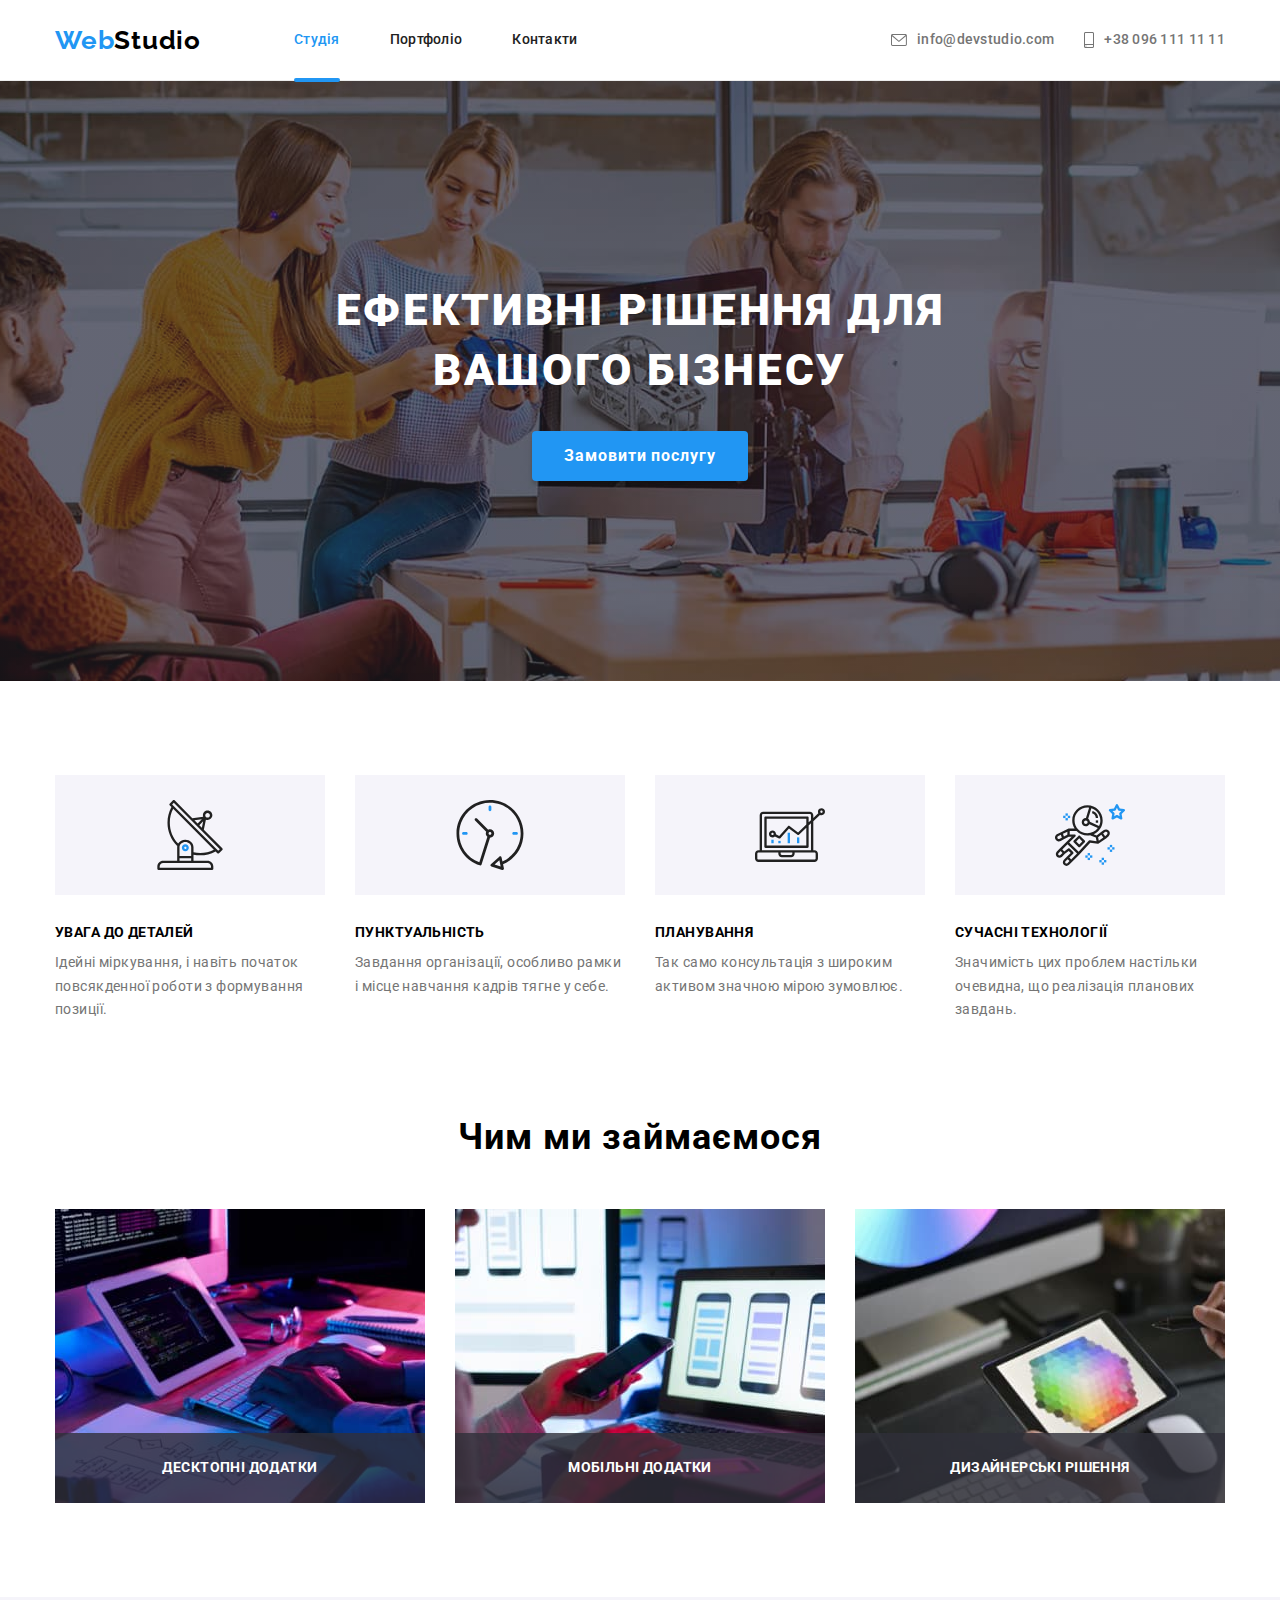
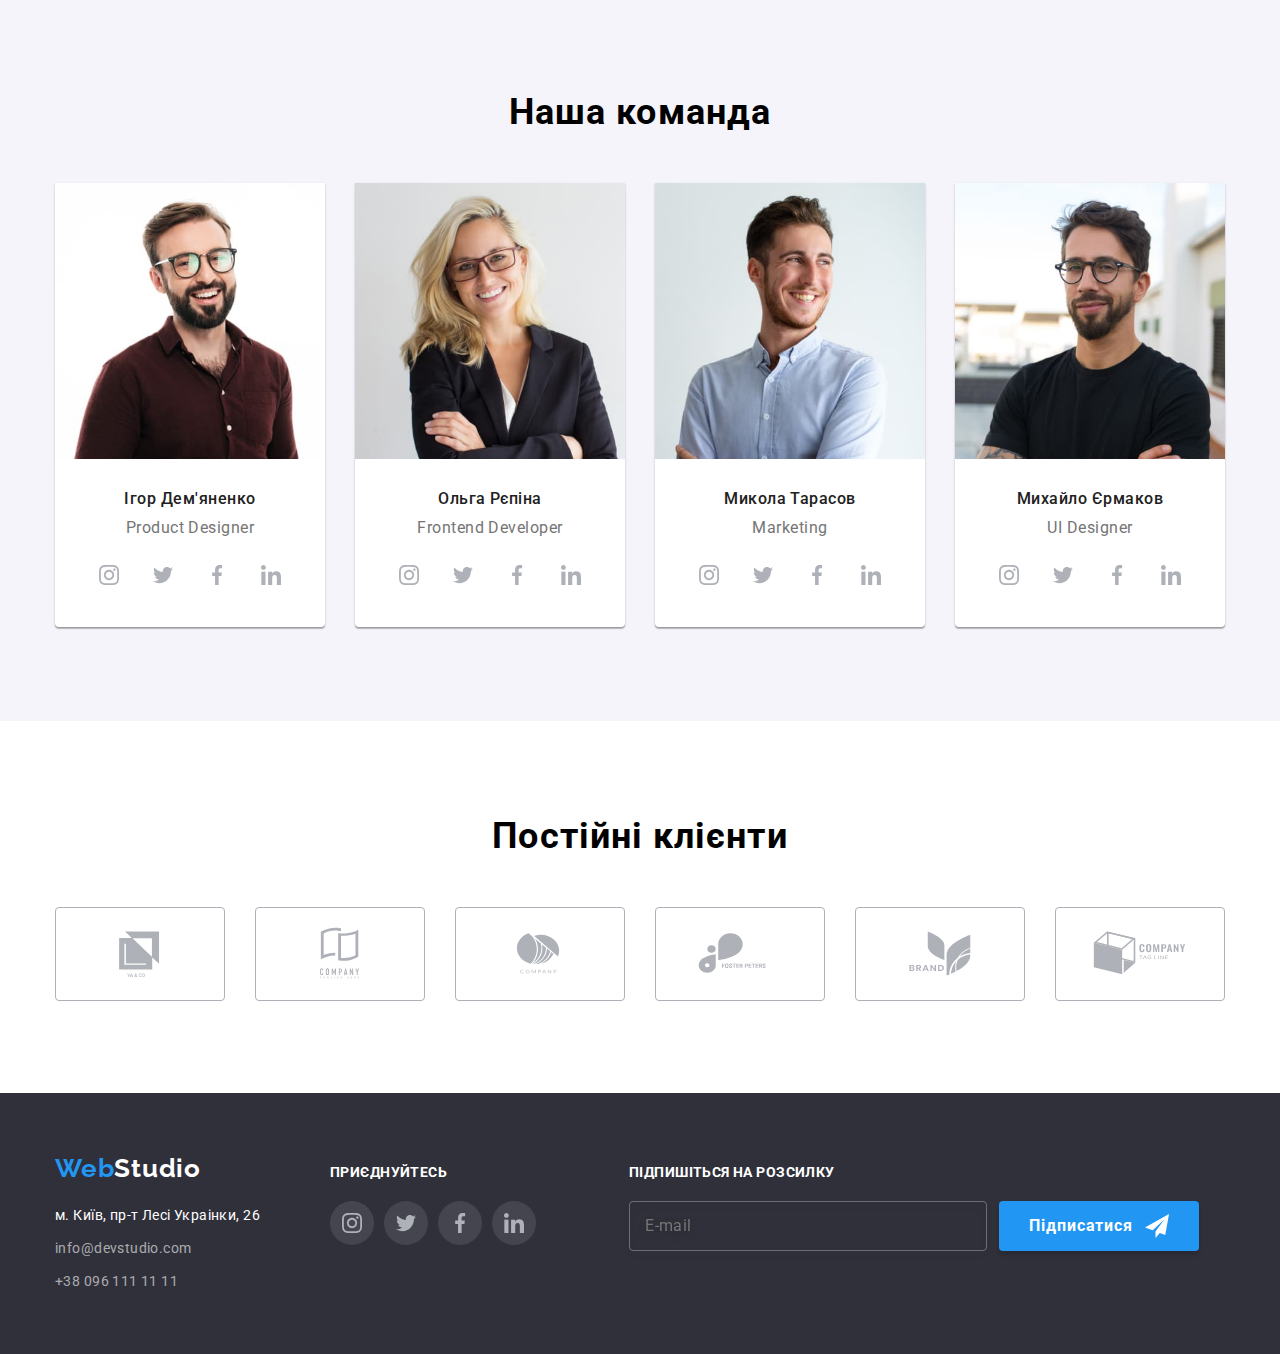
==== commit 2898ec02: "save 21.11.22 (20:58)" ====
--- a/index.html
+++ b/index.html
@@ -531,7 +531,7 @@
           <use href="./images/icon/symbol-defs.svg#icon-close-black"></use>
         </svg>
       </button>
-      <div class="mobile-menu_position">
+      <div class="mobile-menu-position">
         <nav class="site-nav-mobile">
           <ul class="site-nav-mobile__list">
             <li class="site-nav-mobile__item">
@@ -547,33 +547,35 @@
             </li>
           </ul>
         </nav>
-        <ul class="contacts-nav-mobile">
-          <li class="contacts-nav-mobile__item">
-            <a class="contacts-nav-mobile__link" href="tel:+380961111111">+38 096 111 11 11</a>
-          </li>
-          <li class="contacts-nav-mobile__item">
-            <a
-              class="contacts-nav-mobile__link contacts-nav-mobile__link--size"
-              href="mailto:info@devstudio.com"
-            >
-              info@devstudio.com</a
-            >
-          </li>
-        </ul>
-        <ul class="social-list-mobile">
-          <li class="social-list-mobile__item">
-            <a href="" class="social-list-mobile__link">Instagram</a>
-          </li>
-          <li class="social-list-mobile__item">
-            <a href="" class="social-list-mobile__link">Twitter</a>
-          </li>
-          <li class="social-list-mobile__item">
-            <a href="" class="social-list-mobile__link">Facebook</a>
-          </li>
-          <li class="social-list-mobile__item">
-            <a href="" class="social-list-mobile__link">LinkedIn</a>
-          </li>
-        </ul>
+        <div>
+          <ul class="contacts-nav-mobile">
+            <li class="contacts-nav-mobile__item">
+              <a class="contacts-nav-mobile__link" href="tel:+380961111111">+38 096 111 11 11</a>
+            </li>
+            <li class="contacts-nav-mobile__item">
+              <a
+                class="contacts-nav-mobile__link contacts-nav-mobile__link--size"
+                href="mailto:info@devstudio.com"
+              >
+                info@devstudio.com</a
+              >
+            </li>
+          </ul>
+          <ul class="social-list-mobile">
+            <li class="social-list-mobile__item">
+              <a href="" class="social-list-mobile__link">Instagram</a>
+            </li>
+            <li class="social-list-mobile__item">
+              <a href="" class="social-list-mobile__link">Twitter</a>
+            </li>
+            <li class="social-list-mobile__item">
+              <a href="" class="social-list-mobile__link">Facebook</a>
+            </li>
+            <li class="social-list-mobile__item">
+              <a href="" class="social-list-mobile__link">LinkedIn</a>
+            </li>
+          </ul>
+        </div>
       </div>
     </div>
 
--- a/css/main.min.css
+++ b/css/main.min.css
@@ -1 +1 @@
-:root{--accent-color: #2196f3;--primary-text-color: #212121;--accent-color-background: #1586e2;--accent-color-background-description: rgba(33, 150, 243, 0.9);--primary-background-color: #ffffff;--secondary-background-color: #f5f4fa;--dark-background-color: #2f303a;--title-text-color: #757575;--text-color-white: #ffffff;--text-color-black: #000000;--text-color-footer: rgba(255, 255, 255, 0.6);--border-terms-color: #212121;--border-portfolio-card: #eeeeee;--border-portfolio-header: #ececec;--social-icon-color: #afb1b8;--social-icon-white-color: #ffffff;--primary-font: "Roboto";--logo-font: "Raleway"}body{background-color:var(--primary-background-color);font-family:var(--primary-font)}h1,h2,h3,p,ul{margin-top:0;margin-bottom:0;list-style:none}img{display:block;max-width:100%;height:auto}.visually-hidden{position:absolute;white-space:nowrap;width:1px;height:1px;overflow:hidden;border:0;padding:0;clip:rect(0 0 0 0);-webkit-clip-path:inset(50%);clip-path:inset(50%);margin:-1px}.button{display:-webkit-box;display:-ms-flexbox;display:flex;-webkit-box-align:center;-ms-flex-align:center;align-items:center;-webkit-box-pack:center;-ms-flex-pack:center;justify-content:center;margin-left:auto;margin-right:auto;width:216px;height:50px;font-family:var(--primary-font);border:none;font-weight:700;font-size:16px;line-height:1.88;letter-spacing:.06em;color:var(--text-color-white);background-color:var(--accent-color);cursor:pointer;border-radius:4px;padding:0;-webkit-box-shadow:0px 4px 4px rgba(0,0,0,.15);box-shadow:0px 4px 4px rgba(0,0,0,.15);-webkit-transition-property:color,background-color;transition-property:color,background-color;-webkit-transition-duration:250ms;transition-duration:250ms;-webkit-transition-timing-function:cubic-bezier(0.4, 0, 0.2, 1);transition-timing-function:cubic-bezier(0.4, 0, 0.2, 1)}.button:hover,.button:focus{color:var(--text-color-white);background-color:var(--accent-color-background)}.button--size{width:200px;height:50px}.button--size{width:200px;height:50px}.button__icon{margin-left:12px;fill:currentColor}.customers{padding-top:60px;padding-bottom:60px}@media screen and (min-width: 1200x){.customers{padding-top:94px;padding-bottom:94px}}.customers__title{font-weight:700;font-size:33px;line-height:1.18;letter-spacing:.03em;margin-bottom:30px;text-align:center}@media screen and (min-width: 1200x){.customers__title{font-size:36px;line-height:1.17;margin-bottom:50px}}.customers-list{display:-webkit-box;display:-ms-flexbox;display:flex;-ms-flex-wrap:wrap;flex-wrap:wrap;-webkit-box-pack:center;-ms-flex-pack:center;justify-content:center;padding-left:0;gap:30px}.customers-list__item{width:210px;height:92px}@media screen and (min-width: 768px){.customers-list__item{width:226px}}@media screen and (min-width: 1200px){.customers-list__item{width:170px}}.customers-list__link{display:-webkit-box;display:-ms-flexbox;display:flex;-webkit-box-align:center;-ms-flex-align:center;align-items:center;-webkit-box-pack:center;-ms-flex-pack:center;justify-content:center;padding:16px 32px;fill:var(--social-icon-color);border:1px solid #afb1b8;border-radius:4px;-webkit-transition-property:fill,border;transition-property:fill,border;-webkit-transition-duration:250ms;transition-duration:250ms;-webkit-transition-timing-function:cubic-bezier(0.4, 0, 0.2, 1);transition-timing-function:cubic-bezier(0.4, 0, 0.2, 1)}.customers-list__link:hover,.customers-list__link:focus{fill:var(--accent-color);border-color:var(--accent-color)}.container{margin-left:auto;margin-right:auto;padding-left:15px;padding-right:15px}@media screen and (min-width: 480px){.container{width:480px}}@media screen and (min-width: 768px){.container{width:768px}}@media screen and (min-width: 1200px){.container{width:1200px}}.features{padding-top:60px;padding-bottom:60px}@media screen and (min-width: 1200px){.features{padding-top:94px;padding-bottom:94px}}.features__title{position:absolute;white-space:nowrap;width:1px;height:1px;overflow:hidden;border:0;padding:0;clip:rect(0 0 0 0);-webkit-clip-path:inset(50%);clip-path:inset(50%);margin:-1px}.features__main{padding-left:0;-webkit-box-pack:justify;-ms-flex-pack:justify;justify-content:space-between}@media screen and (min-width: 768px){.features__main{display:-webkit-box;display:-ms-flexbox;display:flex;-ms-flex-wrap:wrap;flex-wrap:wrap;gap:30px}}@media screen and (min-width: 768px){.features__list{width:354px}}@media screen and (min-width: 1200px){.features__list{width:270px}}.features__icon{display:-webkit-box;display:-ms-flexbox;display:flex;height:120px;-webkit-box-align:center;-ms-flex-align:center;align-items:center;-webkit-box-pack:center;-ms-flex-pack:center;justify-content:center;margin-bottom:30px;background-color:var(--secondary-background-color)}.features__name{text-align:center;text-transform:uppercase;font-weight:700;font-size:14px;line-height:1.14;letter-spacing:.03em;margin-bottom:10px}@media screen and (min-width: 768px){.features__name{text-align:center}}.features__text{font-size:14px;line-height:1.71;letter-spacing:.03em;color:var(--title-text-color);margin-bottom:30px}@media screen and (min-width: 1200px){.features__text{margin-bottom:0}}.footer{background-color:var(--dark-background-color);padding-top:60px;padding-bottom:60px}@media screen and (min-width: 768px){.footer__div{display:-webkit-box;display:-ms-flexbox;display:flex;-webkit-box-pack:center;-ms-flex-pack:center;justify-content:center;-webkit-box-align:baseline;-ms-flex-align:baseline;align-items:baseline}}@media screen and (min-width: 768px){.footer__div{margin-bottom:60px}}@media screen and (min-width: 1200px){.footer__div{margin-bottom:0}}.footer__div-address{display:-webkit-box;display:-ms-flexbox;display:flex;-webkit-box-orient:vertical;-webkit-box-direction:normal;-ms-flex-direction:column;flex-direction:column;-webkit-box-align:center;-ms-flex-align:center;align-items:center;margin-bottom:60px}@media screen and (min-width: 768px){.footer__div-address{margin-bottom:0px}}@media screen and (min-width: 1200px){.footer__div-address{display:block;margin-bottom:0}}.footer--container{display:-webkit-box;display:-ms-flexbox;display:flex;-webkit-box-orient:vertical;-webkit-box-direction:normal;-ms-flex-direction:column;flex-direction:column}@media screen and (min-width: 1200px){.footer--container{-webkit-box-orient:horizontal;-webkit-box-direction:normal;-ms-flex-direction:row;flex-direction:row;-webkit-box-align:baseline;-ms-flex-align:baseline;align-items:baseline}}.address{margin-top:20px}.address__list{display:-webkit-box;display:-ms-flexbox;display:flex;-webkit-box-orient:vertical;-webkit-box-direction:normal;-ms-flex-direction:column;flex-direction:column;-webkit-box-align:center;-ms-flex-align:center;align-items:center;padding-left:0}@media screen and (min-width: 1200px){.address__list{-webkit-box-align:start;-ms-flex-align:start;align-items:flex-start}}.address__item:not(:last-child){margin-bottom:9px}.address__link{text-decoration:none;font-style:normal;font-size:14px;line-height:1.71;letter-spacing:.03em;color:var(--text-color-footer);-webkit-transition-property:color;transition-property:color;-webkit-transition-duration:250ms;transition-duration:250ms;-webkit-transition-timing-function:cubic-bezier(0.4, 0, 0.2, 1);transition-timing-function:cubic-bezier(0.4, 0, 0.2, 1)}.address__link:hover,.address__link:focus{color:var(--accent-color)}.address__link--color{color:var(--text-color-white)}.address__link--color:hover,.address__link--color:focus{color:var(--accent-color)}.footer-social{display:-webkit-box;display:-ms-flexbox;display:flex;-webkit-box-orient:vertical;-webkit-box-direction:normal;-ms-flex-direction:column;flex-direction:column;-webkit-box-align:center;-ms-flex-align:center;align-items:center;margin-bottom:60px}@media screen and (min-width: 768px){.footer-social{margin-bottom:0}}@media screen and (min-width: 1200px){.footer-social{display:block;margin-left:70px;margin-bottom:0}}.foter-social__text{font-weight:700;font-size:14px;line-height:1.14;letter-spacing:.03em;text-transform:uppercase;color:var(--text-color-white);margin-bottom:20px}.social-list__link--color{background-color:rgba(255,255,255,.1)}.social-list__icon--color{fill:var(--social-icon-white-color)}.subscribe{margin-left:0px}@media screen and (min-width: 1200px){.subscribe{margin-left:93px}}.subscribe__text{font-weight:700;font-size:14px;line-height:1.14;letter-spacing:.03em;text-transform:uppercase;color:var(--text-color-white);margin-bottom:20px;text-align:center}@media screen and (min-width: 1200px){.subscribe__text{text-align:start}}.subscribe__form{display:-webkit-box;display:-ms-flexbox;display:flex;-webkit-box-orient:vertical;-webkit-box-direction:normal;-ms-flex-direction:column;flex-direction:column;-webkit-box-align:center;-ms-flex-align:center;align-items:center}@media screen and (min-width: 1200px){.subscribe__form{-webkit-box-orient:horizontal;-webkit-box-direction:normal;-ms-flex-direction:row;flex-direction:row}}.subscribe__input{width:100%;height:50px;padding-left:15px;padding-right:15px;margin-bottom:20px;font-weight:400;font-size:16px;line-height:1.25;letter-spacing:.03em;color:rgba(255,255,255,.6);background-color:inherit;outline:none;border:1px solid rgba(255,255,255,.3);-webkit-filter:drop-shadow(0px 4px 4px rgba(0, 0, 0, 0.15));filter:drop-shadow(0px 4px 4px rgba(0, 0, 0, 0.15));border-radius:4px;-webkit-transition-property:border-color;transition-property:border-color;-webkit-transition-duration:250ms;transition-duration:250ms;-webkit-transition-timing-function:cubic-bezier(0.4, 0, 0.2, 1);transition-timing-function:cubic-bezier(0.4, 0, 0.2, 1)}@media screen and (min-width: 768px){.subscribe__input{width:450px}}@media screen and (min-width: 1200px){.subscribe__input{margin-right:12px;margin-bottom:0;width:358px}}.subscribe__input:hover,.subscribe__input:focus{border-color:var(--accent-color);cursor:pointer}.header{border-bottom:1px solid var(--border-portfolio-header)}.container__header--design{display:-webkit-box;display:-ms-flexbox;display:flex;-webkit-box-align:center;-ms-flex-align:center;align-items:center;border:none;height:60px}@media screen and (min-width: 768px){.container__header--design{height:100%}}@media screen and (min-width: 1200x){.container__header--design{height:100%}}@media screen and (min-width: 768px){.site-nav{margin-left:auto;margin-right:auto}}@media screen and (min-width: 1200px){.site-nav{margin-left:93px}}.site-nav__list{display:none;padding-left:0;gap:50px}@media screen and (min-width: 768px){.site-nav__list{display:-webkit-box;display:-ms-flexbox;display:flex}}.site-nav__link{display:block;padding-top:32px;padding-bottom:32px;text-decoration:none;font-weight:500;font-size:14px;line-height:1.14;letter-spacing:.02em;color:var(--primary-text-color);-webkit-transition-property:color;transition-property:color;-webkit-transition-duration:250ms;transition-duration:250ms;-webkit-transition-timing-function:cubic-bezier(0.4, 0, 0.2, 1);transition-timing-function:cubic-bezier(0.4, 0, 0.2, 1)}.site-nav__link--current{position:relative;color:var(--accent-color);-webkit-transition-property:color;transition-property:color;-webkit-transition-duration:250ms;transition-duration:250ms;-webkit-transition-timing-function:cubic-bezier(0.4, 0, 0.2, 1);transition-timing-function:cubic-bezier(0.4, 0, 0.2, 1)}.site-nav__link:hover,.site-nav__link:focus{color:var(--accent-color)}.site-nav__link--current::after{display:block;position:absolute;bottom:-2px;width:100%;height:4px;background-color:currentColor;content:"";border-radius:2px}.contacts-nav{display:none;padding-left:0}@media screen and (min-width: 768px){.contacts-nav{display:-webkit-box;display:-ms-flexbox;display:flex;-webkit-box-orient:vertical;-webkit-box-direction:normal;-ms-flex-direction:column;flex-direction:column;gap:10px}}@media screen and (min-width: 1200px){.contacts-nav{display:-webkit-box;display:-ms-flexbox;display:flex;-webkit-box-orient:horizontal;-webkit-box-direction:normal;-ms-flex-direction:row;flex-direction:row;gap:30px}}.contacts-nav__link{display:-webkit-box;display:-ms-flexbox;display:flex;-webkit-box-align:center;-ms-flex-align:center;align-items:center;text-decoration:none;font-weight:500;font-size:14px;line-height:1.14;letter-spacing:.02em;color:var(--title-text-color);-webkit-transition-property:color;transition-property:color;-webkit-transition-duration:250ms;transition-duration:250ms;-webkit-transition-timing-function:cubic-bezier(0.4, 0, 0.2, 1);transition-timing-function:cubic-bezier(0.4, 0, 0.2, 1)}@media screen and (min-width: 1200px){.contacts-nav__link{padding-top:32px;padding-bottom:32px}}.contacts-nav__link:hover,.contacts-nav__link:focus{color:var(--accent-color)}.contacts-nav__icon{margin-right:10px;fill:currentColor}.header__menu-button{display:-webkit-box;display:-ms-flexbox;display:flex;-webkit-box-align:center;-ms-flex-align:center;align-items:center;-webkit-box-pack:center;-ms-flex-pack:center;justify-content:center;margin-left:auto;width:40px;height:40px;padding:0;border:none;background-color:inherit}@media screen and (min-width: 768px){.header__menu-button{display:none}}.hero{background-color:var(--dark-background-color);background-image:-webkit-gradient(linear, left top, left bottom, from(rgba(47, 48, 58, 0.4)), to(rgba(47, 48, 58, 0.4))),url(../../images/Hero.jpg);background-image:linear-gradient(rgba(47, 48, 58, 0.4), rgba(47, 48, 58, 0.4)),url(../../images/Hero.jpg);background-repeat:no-repeat;background-position:center;background-size:cover;text-align:center;-webkit-box-pack:center;-ms-flex-pack:center;justify-content:center;padding-top:118px;padding-bottom:118px;margin-left:auto;margin-right:auto}@media screen and (min-width: 1200px){.hero{padding-top:200px;padding-bottom:200px}}@media(min-device-pixel-ratio: 2),(-webkit-min-device-pixel-ratio: 2),(min-resolution: 192dpi),(min-resolution: 2dppx){.hero{background-image:url(../../images/Hero@2x.jpg)}}.hero__title{font-weight:900;font-size:26px;line-height:1.62;text-transform:uppercase;letter-spacing:.06em;color:var(--text-color-white);margin-bottom:30px;max-width:696px;margin-left:auto;margin-right:auto}@media screen and (min-width: 1200px){.hero__title{font-size:44px;line-height:1.36}}.logo{text-decoration:none;font-family:var(--logo-font);font-weight:700;font-size:26px;line-height:1.19;letter-spacing:.03em;color:var(--accent-color)}.logo--color-header{color:var(--text-color-black)}.logo--color-footer{color:var(--text-color-white)}.mobile-menu{position:fixed;top:0;left:0;margin:0;padding:40px 48px;display:none;width:100%;height:100%;background-color:var(--primary-background-color)}.mobile-menu.is-open{display:block}.mobile-menu__close-button{position:absolute;top:8px;right:8px;width:40px;height:40px;padding:0;border-radius:50%;background-color:var(--primary-background-color);border:none;cursor:pointer;outline:none}.mobile-menu__close-button:hover .modal__close-icon,.mobile-menu__close-button:focus .modal__close-icon{fill:var(--accent-color)}.mobile-menu__close-icon{position:absolute;top:50%;left:50%;-webkit-transform:translate(-50%, -50%);transform:translate(-50%, -50%);-webkit-transition-property:fill;transition-property:fill;-webkit-transition-duration:250ms;transition-duration:250ms;-webkit-transition-timing-function:cubic-bezier(0.4, 0, 0.2, 1);transition-timing-function:cubic-bezier(0.4, 0, 0.2, 1)}.mobile-menu_position{height:100%;display:-webkit-box;display:-ms-flexbox;display:flex;-webkit-box-orient:vertical;-webkit-box-direction:normal;-ms-flex-direction:column;flex-direction:column;-webkit-box-pack:justify;-ms-flex-pack:justify;justify-content:space-between}.site-nav-mobile__list{display:-webkit-box;display:-ms-flexbox;display:flex;-webkit-box-orient:vertical;-webkit-box-direction:normal;-ms-flex-direction:column;flex-direction:column;padding:0;gap:32px}.site-nav-mobile__link{text-decoration:none;font-weight:500;font-size:40px;line-height:1.18;letter-spacing:.02em;color:var(--primary-text-color);-webkit-transition-property:color;transition-property:color;-webkit-transition-duration:250ms;transition-duration:250ms;-webkit-transition-timing-function:cubic-bezier(0.4, 0, 0.2, 1);transition-timing-function:cubic-bezier(0.4, 0, 0.2, 1)}.site-nav-mobile__link--current{position:relative;color:var(--accent-color);-webkit-transition-property:color;transition-property:color;-webkit-transition-duration:250ms;transition-duration:250ms;-webkit-transition-timing-function:cubic-bezier(0.4, 0, 0.2, 1);transition-timing-function:cubic-bezier(0.4, 0, 0.2, 1)}.site-nav-mobile__link:hover,.site-nav-mobile__link:focus{color:var(--accent-color)}.contacts-nav-mobile{display:-webkit-box;display:-ms-flexbox;display:flex;-webkit-box-orient:vertical;-webkit-box-direction:normal;-ms-flex-direction:column;flex-direction:column;gap:32px;padding-left:0}.contacts-nav-mobile__link{display:-webkit-box;display:-ms-flexbox;display:flex;-webkit-box-align:center;-ms-flex-align:center;align-items:center;text-decoration:none;font-weight:500;font-size:34px;line-height:1.18;letter-spacing:.02em;color:var(--accent-color);-webkit-transition-property:color;transition-property:color;-webkit-transition-duration:250ms;transition-duration:250ms;-webkit-transition-timing-function:cubic-bezier(0.4, 0, 0.2, 1);transition-timing-function:cubic-bezier(0.4, 0, 0.2, 1)}@media screen and (max-width: 378px){.contacts-nav-mobile__link{font-size:26px}}.contacts-nav-mobile__link:hover,.contacts-nav-mobile__link:focus{color:var(--accent-color)}.contacts-nav-mobile__link--size{font-size:24px;line-height:28px;letter-spacing:.02em;color:var(--title-text-color)}.contacts-nav-mobile__icon{margin-right:10px;fill:currentColor}.social-list-mobile{display:-webkit-box;display:-ms-flexbox;display:flex;padding-left:0;-ms-flex-wrap:wrap;flex-wrap:wrap}.social-list-mobile__item{padding:0px 10px}.social-list-mobile__item:not(:last-child){border-right:1px solid rgba(33,33,33,.2)}.social-list-mobile__item:last-child{padding-right:0}.social-list-mobile__item:first-child{padding-left:0}.social-list-mobile__link{font-size:18px;line-height:22px;letter-spacing:.02em;color:#2196f3}.backdrop{position:fixed;top:0;left:0;width:100%;height:100%;background-color:rgba(0,0,0,.2);-webkit-transition-property:opacity,visibility;transition-property:opacity,visibility;-webkit-transition-duration:250ms;transition-duration:250ms;-webkit-transition-timing-function:cubic-bezier(0.4, 0, 0.2, 1);transition-timing-function:cubic-bezier(0.4, 0, 0.2, 1)}.is-hidden{opacity:0;visibility:hidden;pointer-events:none}.modal{position:absolute;top:50%;left:50%;-webkit-transform:translate(-50%, -50%);transform:translate(-50%, -50%);width:450px;padding:40px;background-color:var(--primary-background-color);-webkit-box-shadow:0px 1px 3px rgba(0,0,0,.12),0px 1px 1px rgba(0,0,0,.14),0px 2px 1px rgba(0,0,0,.2);box-shadow:0px 1px 3px rgba(0,0,0,.12),0px 1px 1px rgba(0,0,0,.14),0px 2px 1px rgba(0,0,0,.2);border-radius:4px}@media screen and (min-width: 1200px){.modal{width:528px}}@media screen and (max-width: 480px){.modal{width:calc(100% - 30px)}}.modal__close-button{position:absolute;top:8px;right:8px;width:30px;height:30px;padding:0;border-radius:50%;background-color:var(--primary-background-color);border:1px solid rgba(0,0,0,.1);cursor:pointer;outline:none}.modal__close-button:hover .modal__close-icon,.modal__close-button:focus .modal__close-icon{fill:var(--accent-color)}.modal__close-icon{position:absolute;top:50%;left:50%;-webkit-transform:translate(-50%, -50%);transform:translate(-50%, -50%);-webkit-transition-property:fill;transition-property:fill;-webkit-transition-duration:250ms;transition-duration:250ms;-webkit-transition-timing-function:cubic-bezier(0.4, 0, 0.2, 1);transition-timing-function:cubic-bezier(0.4, 0, 0.2, 1)}.modal__title{font-weight:700;font-size:20px;line-height:1.15;text-align:center;margin-bottom:12px;letter-spacing:.03em;color:var(--primary-text-color)}.order-form__lable{display:block;font-weight:400;font-size:12px;line-height:1.17;letter-spacing:.01em;margin-bottom:4px;color:var(--title-text-color)}.order-form__block{position:relative;display:-webkit-box;display:-ms-flexbox;display:flex;-webkit-box-orient:vertical;-webkit-box-direction:normal;-ms-flex-direction:column;flex-direction:column;margin-bottom:10px}.order-form__block:hover .order-form__icon{fill:var(--accent-color)}.order-form__block:focus-within .order-form__icon{fill:var(--accent-color)}.order-form__icon{position:absolute;width:18px;height:18px;top:50%;-webkit-transform:translateY(-50%);transform:translateY(-50%);left:15px;fill:currentColor;-webkit-transition-property:fill;transition-property:fill;-webkit-transition-duration:250ms;transition-duration:250ms;-webkit-transition-timing-function:cubic-bezier(0.4, 0, 0.2, 1);transition-timing-function:cubic-bezier(0.4, 0, 0.2, 1)}.order-form__input{padding:11px 12px 11px 42px;border:1px solid rgba(33,33,33,.2);border-radius:4px;outline:none;-webkit-transition-property:border-color;transition-property:border-color;-webkit-transition-duration:250ms;transition-duration:250ms;-webkit-transition-timing-function:cubic-bezier(0.4, 0, 0.2, 1);transition-timing-function:cubic-bezier(0.4, 0, 0.2, 1)}.order-form__input:hover,.order-form__input:focus{border-color:var(--accent-color);cursor:pointer}.order-form__comments{display:block;margin-bottom:20px;resize:none;width:100%;height:120px;padding:12px 16px;border:1px solid rgba(33,33,33,.2);border-radius:4px;outline:none;-webkit-transition-property:border-color;transition-property:border-color;-webkit-transition-duration:250ms;transition-duration:250ms;-webkit-transition-timing-function:cubic-bezier(0.4, 0, 0.2, 1);transition-timing-function:cubic-bezier(0.4, 0, 0.2, 1)}.order-form__comments:hover,.order-form__comments:focus{border-color:var(--accent-color);cursor:pointer}.order-form__block textarea::-webkit-input-placeholder{font-weight:400;font-size:12px;line-height:1.17;letter-spacing:.01em;color:rgba(117,117,117,.5)}.order-form__block textarea::-moz-placeholder{font-weight:400;font-size:12px;line-height:1.17;letter-spacing:.01em;color:rgba(117,117,117,.5)}.order-form__block textarea:-ms-input-placeholder{font-weight:400;font-size:12px;line-height:1.17;letter-spacing:.01em;color:rgba(117,117,117,.5)}.order-form__block textarea::-ms-input-placeholder{font-weight:400;font-size:12px;line-height:1.17;letter-spacing:.01em;color:rgba(117,117,117,.5)}.order-form__block textarea::placeholder{font-weight:400;font-size:12px;line-height:1.17;letter-spacing:.01em;color:rgba(117,117,117,.5)}.conditions{position:relative;margin-bottom:30px}.conditions__label::before{position:absolute;top:50%;-webkit-transform:translateY(-50%);transform:translateY(-50%);left:12px;width:16px;height:15px;border:2px solid var(--border-terms-color);border-radius:2px;opacity:1;content:""}.conditions__input:checked+.conditions__label::before{opacity:0}.conditions__label::after{position:absolute;top:50%;-webkit-transform:translateY(-50%);transform:translateY(-50%);left:12px;width:16px;height:15px;background-image:url(../images/icon/icon\ check.svg);border-radius:2px;opacity:0;content:""}.conditions__input:checked+.conditions__label::after{opacity:1}.conditions__label{display:-webkit-box;display:-ms-flexbox;display:flex;padding-left:35px;font-weight:400;font-size:12px;line-height:1.17;letter-spacing:.03em;color:var(--title-text-color)}@media screen and (min-width: 1200px){.conditions__label{font-size:14px;line-height:1.71}}@media screen and (max-width: 480px){.conditions__label{-webkit-box-orient:vertical;-webkit-box-direction:normal;-ms-flex-direction:column;flex-direction:column;gap:3px}}.conditions__link{-webkit-text-decoration-line:underline;text-decoration-line:underline;color:var(--accent-color);margin-left:5px}@media screen and (max-width: 480px){.conditions__link{margin-left:0}}.portfolio{margin-top:60px;margin-bottom:60px}@media screen and (min-width: 1200px){.portfolio{margin-top:94px;margin-bottom:94px}}.portfolio__title{position:absolute;white-space:nowrap;width:1px;height:1px;overflow:hidden;border:0;padding:0;clip:rect(0 0 0 0);-webkit-clip-path:inset(50%);clip-path:inset(50%);margin:-1px}.portfolio-filter{display:-webkit-box;display:-ms-flexbox;display:flex;-webkit-box-pack:start;-ms-flex-pack:start;justify-content:flex-start;-ms-flex-wrap:wrap;flex-wrap:wrap;margin-bottom:40px;padding-left:0;-webkit-column-gap:8px;-moz-column-gap:8px;column-gap:8px;row-gap:15px;max-width:400px}@media screen and (min-width: 768px){.portfolio-filter{-webkit-box-pack:center;-ms-flex-pack:center;justify-content:center;margin-bottom:30px;max-width:none}}@media screen and (min-width: 1200px){.portfolio-filter{margin-bottom:50px}}.portfolio-filter__button{cursor:pointer;font-family:var(--primary-font);border:none;font-weight:500;font-size:16px;line-height:1.63;letter-spacing:.03em;padding:6px 22px;border-radius:4px;-webkit-box-shadow:none;box-shadow:none;color:var(--primary-text-color);background-color:var(--secondary-background-color);-webkit-transition:color,background-color,-webkit-box-shadow;transition:color,background-color,-webkit-box-shadow;transition:box-shadow,color,background-color;transition:box-shadow,color,background-color,-webkit-box-shadow;-webkit-transition-duration:250ms;transition-duration:250ms;-webkit-transition-timing-function:cubic-bezier(0.4, 0, 0.2, 1);transition-timing-function:cubic-bezier(0.4, 0, 0.2, 1)}.portfolio-filter__button:hover,.portfolio-filter__button:focus{background-color:var(--accent-color);color:var(--text-color-white);-webkit-box-shadow:0px 3px 1px rgba(0,0,0,.1),0px 1px 2px rgba(0,0,0,.08),0px 2px 2px rgba(0,0,0,.12);box-shadow:0px 3px 1px rgba(0,0,0,.1),0px 1px 2px rgba(0,0,0,.08),0px 2px 2px rgba(0,0,0,.12)}.portfolio-list{display:-webkit-box;display:-ms-flexbox;display:flex;-ms-flex-wrap:wrap;flex-wrap:wrap;padding:0;gap:30px}.portfolio-card{display:-webkit-box;display:-ms-flexbox;display:flex;width:450px;border:1px solid #eee}@media screen and (min-width: 768px){.portfolio-card{width:354px}}@media screen and (min-width: 1200px){.portfolio-card{width:370px}}.portfolio-card__link{position:relative;height:100%;text-decoration:none;-webkit-box-shadow:none;box-shadow:none;-webkit-transition-property:-webkit-box-shadow;transition-property:-webkit-box-shadow;transition-property:box-shadow;transition-property:box-shadow, -webkit-box-shadow;-webkit-transition-duration:250ms;transition-duration:250ms;-webkit-transition-timing-function:cubic-bezier(0.4, 0, 0.2, 1);transition-timing-function:cubic-bezier(0.4, 0, 0.2, 1);overflow:hidden}.portfolio-card__link:hover,.portfolio-card__link:focus{-webkit-box-shadow:0px 1px 1px rgba(0,0,0,.12),0px 4px 4px rgba(0,0,0,.06),1px 4px 6px rgba(0,0,0,.16);box-shadow:0px 1px 1px rgba(0,0,0,.12),0px 4px 4px rgba(0,0,0,.06),1px 4px 6px rgba(0,0,0,.16)}.portfolio-card__link:hover .portfolio-card__description,.portfolio-card__link:focus .portfolio-card__description{-webkit-transform:translateY(0);transform:translateY(0);color:var(--text-color-white)}.portfolio-card__img{position:relative;width:100%;overflow:hidden}@media screen and (min-width: 768px){.portfolio-card__img{width:354px}}@media screen and (min-width: 1200px){.portfolio-card__img{width:370px}}.portfolio-card__div{padding:20px 24px}.portfolio-card__title{font-weight:700;font-size:18px;line-height:2;letter-spacing:.06em;margin-bottom:4px;color:var(--primary-text-color)}.portfolio-card__text{font-size:16px;line-height:1.88;letter-spacing:.03em;color:var(--title-text-color)}.portfolio-card__description{display:-webkit-box;display:-ms-flexbox;display:flex;position:absolute;top:0;left:0;-webkit-box-align:center;-ms-flex-align:center;align-items:center;width:100%;height:100%;padding:24px;font-weight:400;font-size:18px;line-height:1.56;letter-spacing:.03em;-webkit-transform:translateY(100.1%);transform:translateY(100.1%);background-color:var(--accent-color-background-description);-webkit-transition-property:opacity,-webkit-transform;transition-property:opacity,-webkit-transform;transition-property:transform,opacity;transition-property:transform,opacity,-webkit-transform;-webkit-transition-duration:250ms;transition-duration:250ms;-webkit-transition-timing-function:cubic-bezier(0.4, 0, 0.2, 1);transition-timing-function:cubic-bezier(0.4, 0, 0.2, 1)}.social{padding-bottom:30px;background-color:inherit}.social-list{display:-webkit-box;display:-ms-flexbox;display:flex;-webkit-box-pack:center;-ms-flex-pack:center;justify-content:center;padding-left:0;gap:10px}.social-list__link{width:44px;height:44px;display:-webkit-box;display:-ms-flexbox;display:flex;-webkit-box-pack:center;-ms-flex-pack:center;justify-content:center;-webkit-box-align:center;-ms-flex-align:center;align-items:center;border-radius:50%;-webkit-transition-property:background-color;transition-property:background-color;-webkit-transition-duration:250ms;transition-duration:250ms;-webkit-transition-timing-function:cubic-bezier(0.4, 0, 0.2, 1);transition-timing-function:cubic-bezier(0.4, 0, 0.2, 1)}.social-list__link:hover,.social-list__link:focus{background-color:var(--accent-color)}.social-list__link:hover .social-list__icon,.social-list__link:focus .social-list__icon{fill:var(--social-icon-white-color);border-color:var(--social-icon-white-color)}.social-list__icon{fill:var(--social-icon-color);-webkit-transition-property:fill;transition-property:fill;-webkit-transition-duration:250ms;transition-duration:250ms;-webkit-transition-timing-function:cubic-bezier(0.4, 0, 0.2, 1);transition-timing-function:cubic-bezier(0.4, 0, 0.2, 1)}.team{background-color:var(--secondary-background-color);padding-top:60px;padding-bottom:60px}@media screen and (min-width: 1200px){.team{padding-top:94px;padding-bottom:94px}}.team__title{font-weight:700;font-size:28px;line-height:1.18;letter-spacing:.03em;margin-bottom:50px;text-align:center}@media screen and (min-width: 1200px){.team__title{font-size:36px;line-height:1.17}}.team-list{display:-webkit-box;display:-ms-flexbox;display:flex;-ms-flex-wrap:wrap;flex-wrap:wrap;padding:0;gap:30px}.team-list__item{width:450px;text-align:center;background-color:var(--primary-background-color);border-radius:0px 0px 4px 4px;-webkit-box-shadow:0px 1px 3px rgba(0,0,0,.12),0px 1px 1px rgba(0,0,0,.14),0px 2px 1px rgba(0,0,0,.2);box-shadow:0px 1px 3px rgba(0,0,0,.12),0px 1px 1px rgba(0,0,0,.14),0px 2px 1px rgba(0,0,0,.2)}@media screen and (min-width: 768px){.team-list__item{width:354px}}@media screen and (min-width: 1200px){.team-list__item{width:270px}}.team-list__images{margin-left:auto;margin-right:auto}.team-list__div{padding:30px}.team-list__name{display:inline-block;margin-bottom:10px;font-weight:500;font-size:16px;line-height:1.19;letter-spacing:.03em;color:var(--primary-text-color)}.team-list__text{margin-bottom:16px;font-size:16px;line-height:1.19;letter-spacing:.03em;color:var(--title-text-color)}.work{display:none;padding-bottom:94px}@media screen and (min-width: 1200px){.work{display:block}}.work__title{display:block;font-weight:700;font-size:36px;line-height:1.17;letter-spacing:.03em;margin-bottom:50px;text-align:center}.work-list{display:-webkit-box;display:-ms-flexbox;display:flex;padding-left:0;gap:30px}.work-list__item{position:relative;max-width:370px;gap:30px}.work-list__name{position:absolute;bottom:0;width:100%;padding:27px;font-weight:700;font-size:14px;line-height:1.14;text-align:center;letter-spacing:.03em;text-transform:uppercase;color:var(--text-color-white);background:rgba(47,48,58,.8)}/*# sourceMappingURL=main.min.css.map */+:root{--accent-color: #2196f3;--primary-text-color: #212121;--accent-color-background: #1586e2;--accent-color-background-description: rgba(33, 150, 243, 0.9);--primary-background-color: #ffffff;--secondary-background-color: #f5f4fa;--dark-background-color: #2f303a;--title-text-color: #757575;--text-color-white: #ffffff;--text-color-black: #000000;--text-color-footer: rgba(255, 255, 255, 0.6);--border-terms-color: #212121;--border-portfolio-card: #eeeeee;--border-portfolio-header: #ececec;--social-icon-color: #afb1b8;--social-icon-white-color: #ffffff;--primary-font: "Roboto";--logo-font: "Raleway"}body{background-color:var(--primary-background-color);font-family:var(--primary-font)}h1,h2,h3,p,ul{margin-top:0;margin-bottom:0;list-style:none}img{display:block;max-width:100%;height:auto}.visually-hidden{position:absolute;white-space:nowrap;width:1px;height:1px;overflow:hidden;border:0;padding:0;clip:rect(0 0 0 0);-webkit-clip-path:inset(50%);clip-path:inset(50%);margin:-1px}.button{display:-webkit-box;display:-ms-flexbox;display:flex;-webkit-box-align:center;-ms-flex-align:center;align-items:center;-webkit-box-pack:center;-ms-flex-pack:center;justify-content:center;margin-left:auto;margin-right:auto;width:216px;height:50px;font-family:var(--primary-font);border:none;font-weight:700;font-size:16px;line-height:1.88;letter-spacing:.06em;color:var(--text-color-white);background-color:var(--accent-color);cursor:pointer;border-radius:4px;padding:0;-webkit-box-shadow:0px 4px 4px rgba(0,0,0,.15);box-shadow:0px 4px 4px rgba(0,0,0,.15);-webkit-transition-property:color,background-color;transition-property:color,background-color;-webkit-transition-duration:250ms;transition-duration:250ms;-webkit-transition-timing-function:cubic-bezier(0.4, 0, 0.2, 1);transition-timing-function:cubic-bezier(0.4, 0, 0.2, 1)}.button:hover,.button:focus{color:var(--text-color-white);background-color:var(--accent-color-background)}.button--size{width:200px;height:50px}.button--size{width:200px;height:50px}.button__icon{margin-left:12px;fill:currentColor}.customers{padding-top:60px;padding-bottom:60px}@media screen and (min-width: 1200px){.customers{padding-top:94px;padding-bottom:94px}}.customers__title{font-weight:700;font-size:28px;line-height:1.18;letter-spacing:.03em;margin-bottom:30px;text-align:center}@media screen and (min-width: 1200px){.customers__title{font-size:36px;line-height:1.17;margin-bottom:50px}}.customers-list{display:-webkit-box;display:-ms-flexbox;display:flex;-ms-flex-wrap:wrap;flex-wrap:wrap;-webkit-box-pack:center;-ms-flex-pack:center;justify-content:center;padding-left:0;gap:30px}.customers-list__item{width:210px;height:92px}@media screen and (min-width: 768px){.customers-list__item{width:226px}}@media screen and (min-width: 1200px){.customers-list__item{width:170px}}.customers-list__link{display:-webkit-box;display:-ms-flexbox;display:flex;-webkit-box-align:center;-ms-flex-align:center;align-items:center;-webkit-box-pack:center;-ms-flex-pack:center;justify-content:center;padding:16px 32px;fill:var(--social-icon-color);border:1px solid #afb1b8;border-radius:4px;-webkit-transition-property:fill,border;transition-property:fill,border;-webkit-transition-duration:250ms;transition-duration:250ms;-webkit-transition-timing-function:cubic-bezier(0.4, 0, 0.2, 1);transition-timing-function:cubic-bezier(0.4, 0, 0.2, 1)}.customers-list__link:hover,.customers-list__link:focus{fill:var(--accent-color);border-color:var(--accent-color)}.container{margin-left:auto;margin-right:auto;padding-left:15px;padding-right:15px}@media screen and (min-width: 480px){.container{width:480px}}@media screen and (min-width: 768px){.container{width:768px}}@media screen and (min-width: 1200px){.container{width:1200px}}.features{padding-top:60px;padding-bottom:30px}@media screen and (min-width: 1200px){.features{padding-top:94px;padding-bottom:94px}}.features__title{position:absolute;white-space:nowrap;width:1px;height:1px;overflow:hidden;border:0;padding:0;clip:rect(0 0 0 0);-webkit-clip-path:inset(50%);clip-path:inset(50%);margin:-1px}.features__main{padding-left:0;-webkit-box-pack:justify;-ms-flex-pack:justify;justify-content:space-between}@media screen and (min-width: 768px){.features__main{display:-webkit-box;display:-ms-flexbox;display:flex;-ms-flex-wrap:wrap;flex-wrap:wrap;gap:30px}}.features__list{margin-bottom:30px}@media screen and (min-width: 768px){.features__list{width:354px;margin-bottom:0}}@media screen and (min-width: 1200px){.features__list{width:270px}}.features__icon{display:-webkit-box;display:-ms-flexbox;display:flex;height:120px;-webkit-box-align:center;-ms-flex-align:center;align-items:center;-webkit-box-pack:center;-ms-flex-pack:center;justify-content:center;margin-bottom:30px;background-color:var(--secondary-background-color)}.features__name{text-align:center;text-transform:uppercase;font-weight:700;font-size:14px;line-height:1.14;letter-spacing:.03em;margin-bottom:10px}@media screen and (min-width: 768px){.features__name{text-align:start}}.features__text{font-size:14px;line-height:1.71;letter-spacing:.03em;color:var(--title-text-color)}@media screen and (min-width: 1200px){.features__text{margin-bottom:0}}.footer{background-color:var(--dark-background-color);padding-top:60px;padding-bottom:60px}@media screen and (min-width: 768px){.footer__div{display:-webkit-box;display:-ms-flexbox;display:flex;-webkit-box-pack:center;-ms-flex-pack:center;justify-content:center;-webkit-box-align:baseline;-ms-flex-align:baseline;align-items:baseline}}@media screen and (min-width: 768px){.footer__div{margin-bottom:60px}}@media screen and (min-width: 1200px){.footer__div{margin-bottom:0}}.footer__div-address{display:-webkit-box;display:-ms-flexbox;display:flex;-webkit-box-orient:vertical;-webkit-box-direction:normal;-ms-flex-direction:column;flex-direction:column;-webkit-box-align:center;-ms-flex-align:center;align-items:center;margin-bottom:60px}@media screen and (min-width: 768px){.footer__div-address{margin-right:165px;margin-bottom:0px}}@media screen and (min-width: 1200px){.footer__div-address{display:block;margin-bottom:0;margin-right:0}}.footer--container{display:-webkit-box;display:-ms-flexbox;display:flex;-webkit-box-orient:vertical;-webkit-box-direction:normal;-ms-flex-direction:column;flex-direction:column}@media screen and (min-width: 1200px){.footer--container{-webkit-box-orient:horizontal;-webkit-box-direction:normal;-ms-flex-direction:row;flex-direction:row;-webkit-box-align:baseline;-ms-flex-align:baseline;align-items:baseline}}.address{margin-top:20px}.address__list{display:-webkit-box;display:-ms-flexbox;display:flex;-webkit-box-orient:vertical;-webkit-box-direction:normal;-ms-flex-direction:column;flex-direction:column;-webkit-box-align:center;-ms-flex-align:center;align-items:center;padding-left:0}@media screen and (min-width: 1200px){.address__list{-webkit-box-align:start;-ms-flex-align:start;align-items:flex-start}}.address__item:not(:last-child){margin-bottom:9px}.address__link{text-decoration:none;font-style:normal;font-size:14px;line-height:1.71;letter-spacing:.03em;color:var(--text-color-footer);-webkit-transition-property:color;transition-property:color;-webkit-transition-duration:250ms;transition-duration:250ms;-webkit-transition-timing-function:cubic-bezier(0.4, 0, 0.2, 1);transition-timing-function:cubic-bezier(0.4, 0, 0.2, 1)}.address__link:hover,.address__link:focus{color:var(--accent-color)}.address__link--color{color:var(--text-color-white)}.address__link--color:hover,.address__link--color:focus{color:var(--accent-color)}.footer-social{display:-webkit-box;display:-ms-flexbox;display:flex;-webkit-box-orient:vertical;-webkit-box-direction:normal;-ms-flex-direction:column;flex-direction:column;-webkit-box-align:center;-ms-flex-align:center;align-items:center;margin-bottom:60px}@media screen and (min-width: 768px){.footer-social{margin-bottom:0}}@media screen and (min-width: 1200px){.footer-social{display:block;margin-left:70px;margin-bottom:0}}.foter-social__text{font-weight:700;font-size:14px;line-height:1.14;letter-spacing:.03em;text-transform:uppercase;color:var(--text-color-white);margin-bottom:20px}.social-list__link--color{background-color:rgba(255,255,255,.1)}.social-list__icon--color{fill:var(--social-icon-white-color)}.subscribe{margin-left:0px}@media screen and (min-width: 1200px){.subscribe{margin-left:93px}}.subscribe__text{font-weight:700;font-size:14px;line-height:1.14;letter-spacing:.03em;text-transform:uppercase;color:var(--text-color-white);margin-bottom:20px;text-align:center}@media screen and (min-width: 1200px){.subscribe__text{text-align:start}}.subscribe__form{display:-webkit-box;display:-ms-flexbox;display:flex;-webkit-box-orient:vertical;-webkit-box-direction:normal;-ms-flex-direction:column;flex-direction:column;-webkit-box-align:center;-ms-flex-align:center;align-items:center}@media screen and (min-width: 1200px){.subscribe__form{-webkit-box-orient:horizontal;-webkit-box-direction:normal;-ms-flex-direction:row;flex-direction:row}}.subscribe__input{width:100%;height:50px;padding-left:15px;padding-right:15px;margin-bottom:20px;font-weight:400;font-size:16px;line-height:1.25;letter-spacing:.03em;color:rgba(255,255,255,.6);background-color:inherit;outline:none;border:1px solid rgba(255,255,255,.3);-webkit-filter:drop-shadow(0px 4px 4px rgba(0, 0, 0, 0.15));filter:drop-shadow(0px 4px 4px rgba(0, 0, 0, 0.15));border-radius:4px;-webkit-transition-property:border-color;transition-property:border-color;-webkit-transition-duration:250ms;transition-duration:250ms;-webkit-transition-timing-function:cubic-bezier(0.4, 0, 0.2, 1);transition-timing-function:cubic-bezier(0.4, 0, 0.2, 1)}@media screen and (min-width: 768px){.subscribe__input{width:450px}}@media screen and (min-width: 1200px){.subscribe__input{margin-right:12px;margin-bottom:0;width:358px}}.subscribe__input:hover,.subscribe__input:focus{border-color:var(--accent-color);cursor:pointer}.header{border-bottom:1px solid var(--border-portfolio-header)}.container__header--design{display:-webkit-box;display:-ms-flexbox;display:flex;-webkit-box-align:center;-ms-flex-align:center;align-items:center;border:none;height:60px}@media screen and (min-width: 768px){.container__header--design{height:100%}}@media screen and (min-width: 1200x){.container__header--design{height:100%}}@media screen and (min-width: 768px){.site-nav{margin-left:auto;margin-right:auto}}@media screen and (min-width: 1200px){.site-nav{margin-left:93px}}.site-nav__list{display:none;padding-left:0;gap:50px}@media screen and (min-width: 768px){.site-nav__list{display:-webkit-box;display:-ms-flexbox;display:flex}}.site-nav__link{display:block;padding-top:32px;padding-bottom:32px;text-decoration:none;font-weight:500;font-size:14px;line-height:1.14;letter-spacing:.02em;color:var(--primary-text-color);-webkit-transition-property:color;transition-property:color;-webkit-transition-duration:250ms;transition-duration:250ms;-webkit-transition-timing-function:cubic-bezier(0.4, 0, 0.2, 1);transition-timing-function:cubic-bezier(0.4, 0, 0.2, 1)}.site-nav__link--current{position:relative;color:var(--accent-color);-webkit-transition-property:color;transition-property:color;-webkit-transition-duration:250ms;transition-duration:250ms;-webkit-transition-timing-function:cubic-bezier(0.4, 0, 0.2, 1);transition-timing-function:cubic-bezier(0.4, 0, 0.2, 1)}.site-nav__link:hover,.site-nav__link:focus{color:var(--accent-color)}.site-nav__link--current::after{display:block;position:absolute;bottom:-2px;width:100%;height:4px;background-color:currentColor;content:"";border-radius:2px}.contacts-nav{display:none;padding-left:0}@media screen and (min-width: 768px){.contacts-nav{display:-webkit-box;display:-ms-flexbox;display:flex;-webkit-box-orient:vertical;-webkit-box-direction:normal;-ms-flex-direction:column;flex-direction:column;gap:10px}}@media screen and (min-width: 1200px){.contacts-nav{display:-webkit-box;display:-ms-flexbox;display:flex;-webkit-box-orient:horizontal;-webkit-box-direction:normal;-ms-flex-direction:row;flex-direction:row;gap:30px}}.contacts-nav__link{display:-webkit-box;display:-ms-flexbox;display:flex;-webkit-box-align:center;-ms-flex-align:center;align-items:center;text-decoration:none;font-weight:500;font-size:14px;line-height:1.14;letter-spacing:.02em;color:var(--title-text-color);-webkit-transition-property:color;transition-property:color;-webkit-transition-duration:250ms;transition-duration:250ms;-webkit-transition-timing-function:cubic-bezier(0.4, 0, 0.2, 1);transition-timing-function:cubic-bezier(0.4, 0, 0.2, 1)}@media screen and (min-width: 1200px){.contacts-nav__link{padding-top:32px;padding-bottom:32px}}.contacts-nav__link:hover,.contacts-nav__link:focus{color:var(--accent-color)}.contacts-nav__icon{margin-right:10px;fill:currentColor}.header__menu-button{display:-webkit-box;display:-ms-flexbox;display:flex;-webkit-box-align:center;-ms-flex-align:center;align-items:center;-webkit-box-pack:center;-ms-flex-pack:center;justify-content:center;margin-left:auto;width:40px;height:40px;padding:0;border:none;background-color:inherit}@media screen and (min-width: 768px){.header__menu-button{display:none}}.hero{background-color:var(--dark-background-color);background-image:-webkit-gradient(linear, left top, left bottom, from(rgba(47, 48, 58, 0.4)), to(rgba(47, 48, 58, 0.4))),url(../images/Hero.jpg);background-image:linear-gradient(rgba(47, 48, 58, 0.4), rgba(47, 48, 58, 0.4)),url(../images/Hero.jpg);background-repeat:no-repeat;background-position:center;background-size:cover;text-align:center;-webkit-box-pack:center;-ms-flex-pack:center;justify-content:center;padding-top:118px;padding-bottom:118px;margin-left:auto;margin-right:auto}@media screen and (min-width: 1200px){.hero{padding-top:200px;padding-bottom:200px}}@media(min-device-pixel-ratio: 2),(-webkit-min-device-pixel-ratio: 2),(min-resolution: 192dpi),(min-resolution: 2dppx){.hero{background-image:url(../images/Hero@2x.jpg)}}.hero__title{font-weight:900;font-size:26px;line-height:1.62;text-transform:uppercase;letter-spacing:.06em;color:var(--text-color-white);margin-bottom:30px;max-width:360px;margin-left:auto;margin-right:auto}@media screen and (min-width: 1200px){.hero__title{font-size:44px;line-height:1.36;max-width:696px}}.logo{text-decoration:none;font-family:var(--logo-font);font-weight:700;font-size:26px;line-height:1.19;letter-spacing:.03em;color:var(--accent-color)}.logo--color-header{color:var(--text-color-black)}.logo--color-footer{color:var(--text-color-white)}.mobile-menu{position:fixed;top:0;left:0;margin:0;padding:40px 48px;display:none;width:100%;height:100%;background-color:var(--primary-background-color)}.mobile-menu.is-open{display:block}.mobile-menu__close-button{position:absolute;top:8px;right:8px;width:40px;height:40px;padding:0;border-radius:50%;background-color:var(--primary-background-color);border:none;cursor:pointer;outline:none}.mobile-menu__close-button:hover .modal__close-icon,.mobile-menu__close-button:focus .modal__close-icon{fill:var(--accent-color)}.mobile-menu__close-icon{position:absolute;top:50%;left:50%;-webkit-transform:translate(-50%, -50%);transform:translate(-50%, -50%);-webkit-transition-property:fill;transition-property:fill;-webkit-transition-duration:250ms;transition-duration:250ms;-webkit-transition-timing-function:cubic-bezier(0.4, 0, 0.2, 1);transition-timing-function:cubic-bezier(0.4, 0, 0.2, 1)}.mobile-menu-position{display:-webkit-box;display:-ms-flexbox;display:flex;-webkit-box-orient:vertical;-webkit-box-direction:normal;-ms-flex-direction:column;flex-direction:column;height:100%;-webkit-box-pack:justify;-ms-flex-pack:justify;justify-content:space-between}.site-nav-mobile__list{display:-webkit-box;display:-ms-flexbox;display:flex;-webkit-box-orient:vertical;-webkit-box-direction:normal;-ms-flex-direction:column;flex-direction:column;padding:0;gap:32px}.site-nav-mobile__link{text-decoration:none;font-weight:500;font-size:40px;line-height:1.18;letter-spacing:.02em;color:var(--primary-text-color);-webkit-transition-property:color;transition-property:color;-webkit-transition-duration:250ms;transition-duration:250ms;-webkit-transition-timing-function:cubic-bezier(0.4, 0, 0.2, 1);transition-timing-function:cubic-bezier(0.4, 0, 0.2, 1)}.site-nav-mobile__link--current{position:relative;color:var(--accent-color);-webkit-transition-property:color;transition-property:color;-webkit-transition-duration:250ms;transition-duration:250ms;-webkit-transition-timing-function:cubic-bezier(0.4, 0, 0.2, 1);transition-timing-function:cubic-bezier(0.4, 0, 0.2, 1)}.site-nav-mobile__link:hover,.site-nav-mobile__link:focus{color:var(--accent-color)}.contacts-nav-mobile{display:-webkit-box;display:-ms-flexbox;display:flex;-webkit-box-orient:vertical;-webkit-box-direction:normal;-ms-flex-direction:column;flex-direction:column;gap:32px;padding-left:0;margin-bottom:64px}.contacts-nav-mobile__link{display:-webkit-box;display:-ms-flexbox;display:flex;-webkit-box-align:center;-ms-flex-align:center;align-items:center;text-decoration:none;font-weight:500;font-size:34px;line-height:1.18;letter-spacing:.02em;color:var(--accent-color);-webkit-transition-property:color;transition-property:color;-webkit-transition-duration:250ms;transition-duration:250ms;-webkit-transition-timing-function:cubic-bezier(0.4, 0, 0.2, 1);transition-timing-function:cubic-bezier(0.4, 0, 0.2, 1)}@media screen and (max-width: 392px){.contacts-nav-mobile__link{font-size:24px}}.contacts-nav-mobile__link:hover,.contacts-nav-mobile__link:focus{color:var(--accent-color)}.contacts-nav-mobile__link--size{font-size:24px;line-height:28px;letter-spacing:.02em;color:var(--title-text-color)}.contacts-nav-mobile__icon{margin-right:10px;fill:currentColor}.social-list-mobile{display:-webkit-box;display:-ms-flexbox;display:flex;padding-left:0;-ms-flex-wrap:wrap;flex-wrap:wrap}.social-list-mobile__item{padding:0px 10px}.social-list-mobile__item:not(:last-child){border-right:1px solid rgba(33,33,33,.2)}.social-list-mobile__item:first-child{padding-left:0}.social-list-mobile__item:last-child{padding-right:0}.social-list-mobile__link{font-size:18px;line-height:22px;letter-spacing:.02em;text-decoration:none;color:#2196f3}.backdrop{position:fixed;top:0;left:0;width:100%;height:100%;background-color:rgba(0,0,0,.2);-webkit-transition-property:opacity,visibility;transition-property:opacity,visibility;-webkit-transition-duration:250ms;transition-duration:250ms;-webkit-transition-timing-function:cubic-bezier(0.4, 0, 0.2, 1);transition-timing-function:cubic-bezier(0.4, 0, 0.2, 1)}.is-hidden{opacity:0;visibility:hidden;pointer-events:none}.modal{position:absolute;top:50%;left:50%;-webkit-transform:translate(-50%, -50%);transform:translate(-50%, -50%);width:450px;padding:40px;background-color:var(--primary-background-color);-webkit-box-shadow:0px 1px 3px rgba(0,0,0,.12),0px 1px 1px rgba(0,0,0,.14),0px 2px 1px rgba(0,0,0,.2);box-shadow:0px 1px 3px rgba(0,0,0,.12),0px 1px 1px rgba(0,0,0,.14),0px 2px 1px rgba(0,0,0,.2);border-radius:4px}@media screen and (min-width: 1200px){.modal{width:528px}}@media screen and (max-width: 480px){.modal{width:calc(100% - 30px)}}.modal__close-button{position:absolute;top:8px;right:8px;width:30px;height:30px;padding:0;border-radius:50%;background-color:var(--primary-background-color);border:1px solid rgba(0,0,0,.1);cursor:pointer;outline:none}.modal__close-button:hover .modal__close-icon,.modal__close-button:focus .modal__close-icon{fill:var(--accent-color)}.modal__close-icon{position:absolute;top:50%;left:50%;-webkit-transform:translate(-50%, -50%);transform:translate(-50%, -50%);-webkit-transition-property:fill;transition-property:fill;-webkit-transition-duration:250ms;transition-duration:250ms;-webkit-transition-timing-function:cubic-bezier(0.4, 0, 0.2, 1);transition-timing-function:cubic-bezier(0.4, 0, 0.2, 1)}.modal__title{font-weight:700;font-size:20px;line-height:1.15;text-align:center;margin-bottom:12px;letter-spacing:.03em;color:var(--primary-text-color)}.order-form__lable{display:block;font-weight:400;font-size:12px;line-height:1.17;letter-spacing:.01em;margin-bottom:4px;color:var(--title-text-color)}.order-form__block{position:relative;display:-webkit-box;display:-ms-flexbox;display:flex;-webkit-box-orient:vertical;-webkit-box-direction:normal;-ms-flex-direction:column;flex-direction:column;margin-bottom:10px}.order-form__block:hover .order-form__icon{fill:var(--accent-color)}.order-form__block:focus-within .order-form__icon{fill:var(--accent-color)}.order-form__icon{position:absolute;width:18px;height:18px;top:50%;-webkit-transform:translateY(-50%);transform:translateY(-50%);left:15px;fill:currentColor;-webkit-transition-property:fill;transition-property:fill;-webkit-transition-duration:250ms;transition-duration:250ms;-webkit-transition-timing-function:cubic-bezier(0.4, 0, 0.2, 1);transition-timing-function:cubic-bezier(0.4, 0, 0.2, 1)}.order-form__input{padding:11px 12px 11px 42px;border:1px solid rgba(33,33,33,.2);border-radius:4px;outline:none;-webkit-transition-property:border-color;transition-property:border-color;-webkit-transition-duration:250ms;transition-duration:250ms;-webkit-transition-timing-function:cubic-bezier(0.4, 0, 0.2, 1);transition-timing-function:cubic-bezier(0.4, 0, 0.2, 1)}.order-form__input:hover,.order-form__input:focus{border-color:var(--accent-color);cursor:pointer}.order-form__comments{display:block;margin-bottom:20px;resize:none;width:100%;height:120px;padding:12px 16px;border:1px solid rgba(33,33,33,.2);border-radius:4px;outline:none;-webkit-transition-property:border-color;transition-property:border-color;-webkit-transition-duration:250ms;transition-duration:250ms;-webkit-transition-timing-function:cubic-bezier(0.4, 0, 0.2, 1);transition-timing-function:cubic-bezier(0.4, 0, 0.2, 1)}.order-form__comments:hover,.order-form__comments:focus{border-color:var(--accent-color);cursor:pointer}.order-form__block textarea::-webkit-input-placeholder{font-weight:400;font-size:12px;line-height:1.17;letter-spacing:.01em;color:rgba(117,117,117,.5)}.order-form__block textarea::-moz-placeholder{font-weight:400;font-size:12px;line-height:1.17;letter-spacing:.01em;color:rgba(117,117,117,.5)}.order-form__block textarea:-ms-input-placeholder{font-weight:400;font-size:12px;line-height:1.17;letter-spacing:.01em;color:rgba(117,117,117,.5)}.order-form__block textarea::-ms-input-placeholder{font-weight:400;font-size:12px;line-height:1.17;letter-spacing:.01em;color:rgba(117,117,117,.5)}.order-form__block textarea::placeholder{font-weight:400;font-size:12px;line-height:1.17;letter-spacing:.01em;color:rgba(117,117,117,.5)}.conditions{position:relative;margin-bottom:30px}.conditions__label::before{position:absolute;top:50%;-webkit-transform:translateY(-50%);transform:translateY(-50%);left:12px;width:16px;height:15px;border:2px solid var(--border-terms-color);border-radius:2px;opacity:1;content:""}.conditions__input:checked+.conditions__label::before{opacity:0}.conditions__label::after{position:absolute;top:50%;-webkit-transform:translateY(-50%);transform:translateY(-50%);left:12px;width:16px;height:15px;background-image:url(../images/icon/icon\ check.svg);border-radius:2px;opacity:0;content:""}.conditions__input:checked+.conditions__label::after{opacity:1}.conditions__label{display:-webkit-box;display:-ms-flexbox;display:flex;padding-left:35px;font-weight:400;font-size:12px;line-height:1.17;letter-spacing:.03em;color:var(--title-text-color)}@media screen and (min-width: 1200px){.conditions__label{font-size:14px;line-height:1.71}}@media screen and (max-width: 480px){.conditions__label{-webkit-box-orient:vertical;-webkit-box-direction:normal;-ms-flex-direction:column;flex-direction:column;gap:3px}}.conditions__link{-webkit-text-decoration-line:underline;text-decoration-line:underline;color:var(--accent-color);margin-left:5px}@media screen and (max-width: 480px){.conditions__link{margin-left:0}}.portfolio{margin-top:60px;margin-bottom:60px}@media screen and (min-width: 1200px){.portfolio{margin-top:94px;margin-bottom:94px}}.portfolio__title{position:absolute;white-space:nowrap;width:1px;height:1px;overflow:hidden;border:0;padding:0;clip:rect(0 0 0 0);-webkit-clip-path:inset(50%);clip-path:inset(50%);margin:-1px}.portfolio-filter{display:-webkit-box;display:-ms-flexbox;display:flex;-webkit-box-pack:start;-ms-flex-pack:start;justify-content:flex-start;-ms-flex-wrap:wrap;flex-wrap:wrap;margin-bottom:40px;padding-left:0;-webkit-column-gap:8px;-moz-column-gap:8px;column-gap:8px;row-gap:15px;max-width:400px}@media screen and (min-width: 768px){.portfolio-filter{-webkit-box-pack:center;-ms-flex-pack:center;justify-content:center;margin-bottom:30px;max-width:none}}@media screen and (min-width: 1200px){.portfolio-filter{margin-bottom:50px}}.portfolio-filter__button{cursor:pointer;font-family:var(--primary-font);border:none;font-weight:500;font-size:16px;line-height:1.63;letter-spacing:.03em;padding:6px 22px;border-radius:4px;-webkit-box-shadow:none;box-shadow:none;color:var(--primary-text-color);background-color:var(--secondary-background-color);-webkit-transition:color,background-color,-webkit-box-shadow;transition:color,background-color,-webkit-box-shadow;transition:box-shadow,color,background-color;transition:box-shadow,color,background-color,-webkit-box-shadow;-webkit-transition-duration:250ms;transition-duration:250ms;-webkit-transition-timing-function:cubic-bezier(0.4, 0, 0.2, 1);transition-timing-function:cubic-bezier(0.4, 0, 0.2, 1)}.portfolio-filter__button:hover,.portfolio-filter__button:focus{background-color:var(--accent-color);color:var(--text-color-white);-webkit-box-shadow:0px 3px 1px rgba(0,0,0,.1),0px 1px 2px rgba(0,0,0,.08),0px 2px 2px rgba(0,0,0,.12);box-shadow:0px 3px 1px rgba(0,0,0,.1),0px 1px 2px rgba(0,0,0,.08),0px 2px 2px rgba(0,0,0,.12)}.portfolio-list{display:-webkit-box;display:-ms-flexbox;display:flex;-ms-flex-wrap:wrap;flex-wrap:wrap;padding:0;gap:30px}.portfolio-card{display:-webkit-box;display:-ms-flexbox;display:flex;width:450px;border:1px solid #eee}@media screen and (min-width: 768px){.portfolio-card{width:354px}}@media screen and (min-width: 1200px){.portfolio-card{width:370px}}.portfolio-card__link{position:relative;height:100%;text-decoration:none;-webkit-box-shadow:none;box-shadow:none;-webkit-transition-property:-webkit-box-shadow;transition-property:-webkit-box-shadow;transition-property:box-shadow;transition-property:box-shadow, -webkit-box-shadow;-webkit-transition-duration:250ms;transition-duration:250ms;-webkit-transition-timing-function:cubic-bezier(0.4, 0, 0.2, 1);transition-timing-function:cubic-bezier(0.4, 0, 0.2, 1);overflow:hidden}.portfolio-card__link:hover,.portfolio-card__link:focus{-webkit-box-shadow:0px 1px 1px rgba(0,0,0,.12),0px 4px 4px rgba(0,0,0,.06),1px 4px 6px rgba(0,0,0,.16);box-shadow:0px 1px 1px rgba(0,0,0,.12),0px 4px 4px rgba(0,0,0,.06),1px 4px 6px rgba(0,0,0,.16)}.portfolio-card__link:hover .portfolio-card__description,.portfolio-card__link:focus .portfolio-card__description{-webkit-transform:translateY(0);transform:translateY(0);color:var(--text-color-white)}.portfolio-card__img{position:relative;width:100%;overflow:hidden}@media screen and (min-width: 768px){.portfolio-card__img{width:354px}}@media screen and (min-width: 1200px){.portfolio-card__img{width:370px}}.portfolio-card__div{padding:20px 24px}.portfolio-card__title{font-weight:700;font-size:18px;line-height:2;letter-spacing:.06em;margin-bottom:4px;color:var(--primary-text-color)}.portfolio-card__text{font-size:16px;line-height:1.88;letter-spacing:.03em;color:var(--title-text-color)}.portfolio-card__description{display:-webkit-box;display:-ms-flexbox;display:flex;position:absolute;top:0;left:0;-webkit-box-align:center;-ms-flex-align:center;align-items:center;width:100%;height:100%;padding:24px;font-weight:400;font-size:18px;line-height:1.56;letter-spacing:.03em;-webkit-transform:translateY(100.1%);transform:translateY(100.1%);background-color:var(--accent-color-background-description);-webkit-transition-property:opacity,-webkit-transform;transition-property:opacity,-webkit-transform;transition-property:transform,opacity;transition-property:transform,opacity,-webkit-transform;-webkit-transition-duration:250ms;transition-duration:250ms;-webkit-transition-timing-function:cubic-bezier(0.4, 0, 0.2, 1);transition-timing-function:cubic-bezier(0.4, 0, 0.2, 1)}@media screen and (max-width: 480px){.portfolio-card__description{font-size:16px}}.social{padding-bottom:30px;background-color:inherit}.social-list{display:-webkit-box;display:-ms-flexbox;display:flex;-webkit-box-pack:center;-ms-flex-pack:center;justify-content:center;padding-left:0;gap:10px}.social-list__link{width:44px;height:44px;display:-webkit-box;display:-ms-flexbox;display:flex;-webkit-box-pack:center;-ms-flex-pack:center;justify-content:center;-webkit-box-align:center;-ms-flex-align:center;align-items:center;border-radius:50%;-webkit-transition-property:background-color;transition-property:background-color;-webkit-transition-duration:250ms;transition-duration:250ms;-webkit-transition-timing-function:cubic-bezier(0.4, 0, 0.2, 1);transition-timing-function:cubic-bezier(0.4, 0, 0.2, 1)}.social-list__link:hover,.social-list__link:focus{background-color:var(--accent-color)}.social-list__link:hover .social-list__icon,.social-list__link:focus .social-list__icon{fill:var(--social-icon-white-color);border-color:var(--social-icon-white-color)}.social-list__icon{fill:var(--social-icon-color);-webkit-transition-property:fill;transition-property:fill;-webkit-transition-duration:250ms;transition-duration:250ms;-webkit-transition-timing-function:cubic-bezier(0.4, 0, 0.2, 1);transition-timing-function:cubic-bezier(0.4, 0, 0.2, 1)}.team{background-color:var(--secondary-background-color);padding-top:60px;padding-bottom:60px}@media screen and (min-width: 1200px){.team{padding-top:94px;padding-bottom:94px}}.team__title{font-weight:700;font-size:28px;line-height:1.18;letter-spacing:.03em;margin-bottom:50px;text-align:center}@media screen and (min-width: 1200px){.team__title{font-size:36px;line-height:1.17}}.team-list{display:-webkit-box;display:-ms-flexbox;display:flex;-ms-flex-wrap:wrap;flex-wrap:wrap;padding:0;gap:30px}.team-list__item{width:450px;text-align:center;background-color:var(--primary-background-color);border-radius:0px 0px 4px 4px;-webkit-box-shadow:0px 1px 3px rgba(0,0,0,.12),0px 1px 1px rgba(0,0,0,.14),0px 2px 1px rgba(0,0,0,.2);box-shadow:0px 1px 3px rgba(0,0,0,.12),0px 1px 1px rgba(0,0,0,.14),0px 2px 1px rgba(0,0,0,.2)}@media screen and (min-width: 768px){.team-list__item{width:354px}}@media screen and (min-width: 1200px){.team-list__item{width:270px}}.team-list__images{margin-left:auto;margin-right:auto}.team-list__div{padding:30px}.team-list__name{display:inline-block;margin-bottom:10px;font-weight:500;font-size:16px;line-height:1.19;letter-spacing:.03em;color:var(--primary-text-color)}.team-list__text{margin-bottom:16px;font-size:16px;line-height:1.19;letter-spacing:.03em;color:var(--title-text-color)}.work{display:none;padding-bottom:94px}@media screen and (min-width: 1200px){.work{display:block}}.work__title{display:block;font-weight:700;font-size:36px;line-height:1.17;letter-spacing:.03em;margin-bottom:50px;text-align:center}.work-list{display:-webkit-box;display:-ms-flexbox;display:flex;padding-left:0;gap:30px}.work-list__item{position:relative;max-width:370px;gap:30px}.work-list__name{position:absolute;bottom:0;width:100%;padding:27px;font-weight:700;font-size:14px;line-height:1.14;text-align:center;letter-spacing:.03em;text-transform:uppercase;color:var(--text-color-white);background:rgba(47,48,58,.8)}/*# sourceMappingURL=main.min.css.map */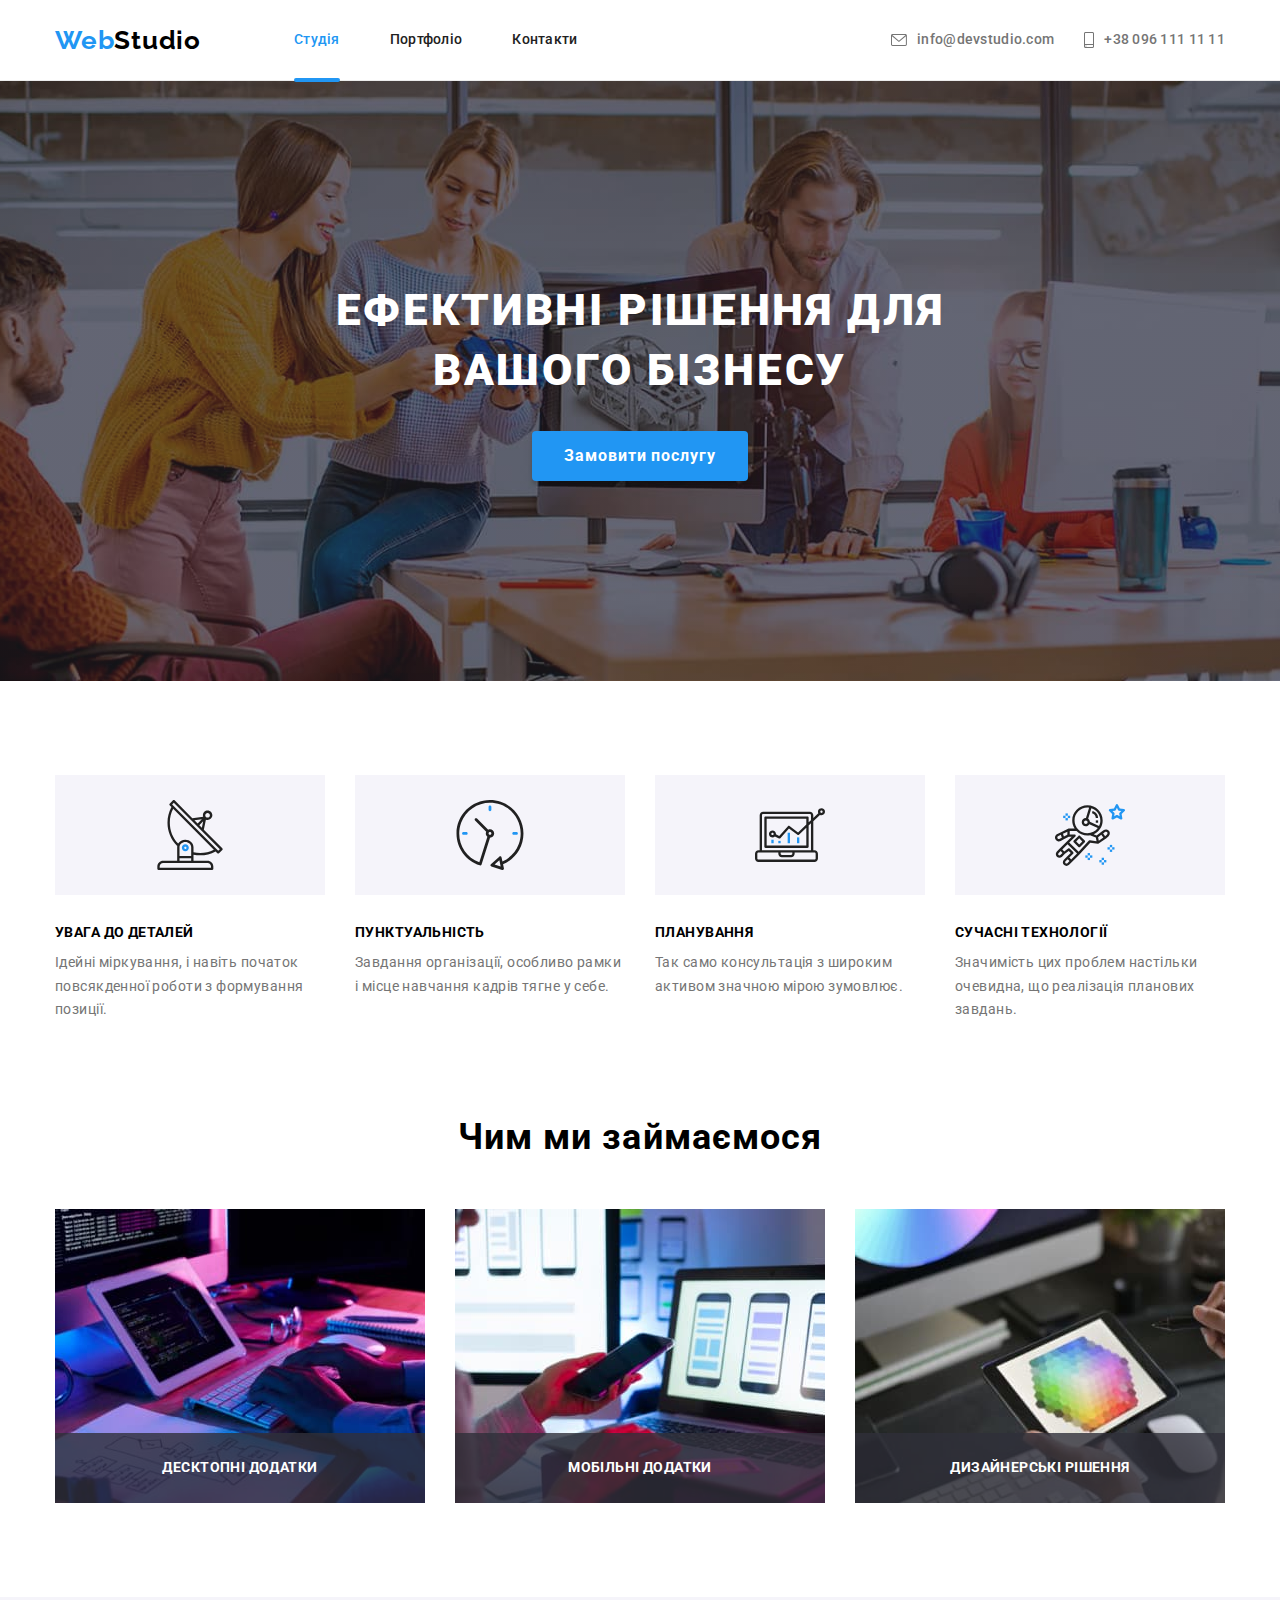
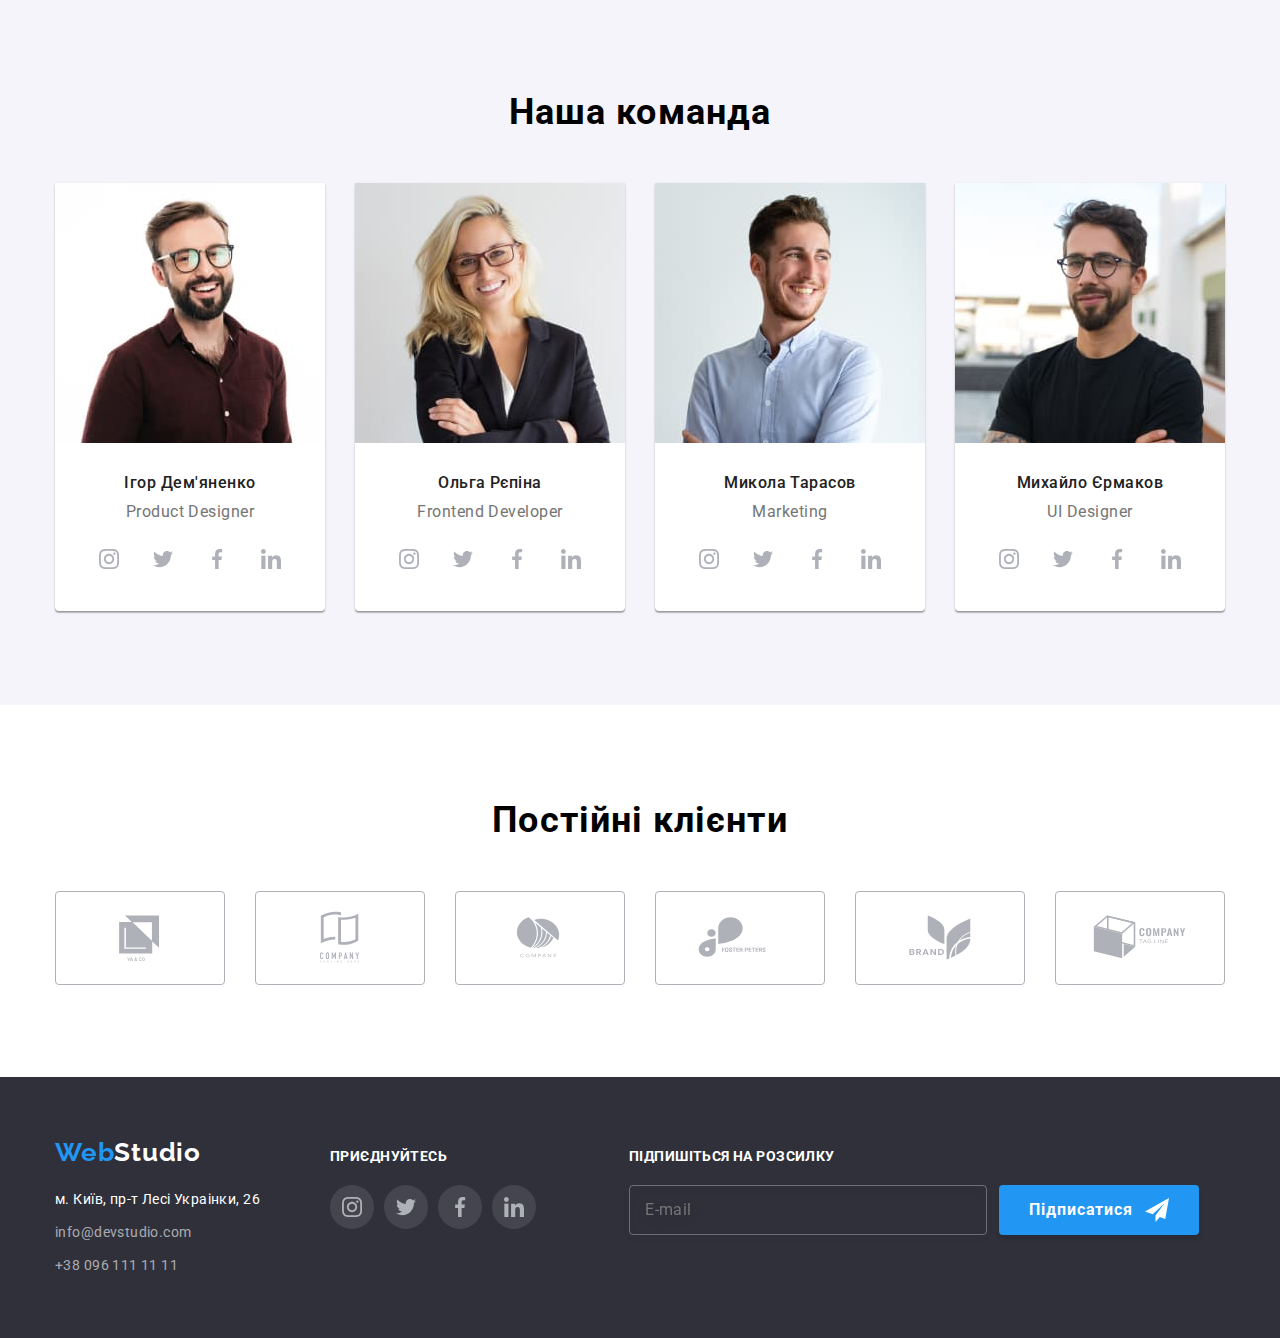
==== commit 308643f3: "save 21.11.22 (23:15)" ====
--- a/index.html
+++ b/index.html
@@ -167,12 +167,34 @@
           <h2 class="team__title">Наша команда</h2>
           <ul class="team-list">
             <li class="team-list__item">
-              <img
-                class="team-list__images"
-                srcset="./images/igor_450.jpg 1x, ./images/igor_450@2x.jpg 2x"
-                src="./images/igor_450.jpg"
-                alt="дизайнер Ігор Дем'яненко"
-              />
+              <picture>
+                <source
+                  srcset="
+                    ./images/team-image/igor-desktop.jpg    1x,
+                    ./images/team-image/igor-desktop@2x.jpg 2x
+                  "
+                  media="(min-width: 1200px)"
+                />
+                <source
+                  srcset="
+                    ./images/team-image/igor-tablet.jpg    1x,
+                    ./images/team-image/igor-tablet@2x.jpg 2x
+                  "
+                  media="(min-width: 768px)"
+                />
+                <source
+                  srcset="
+                    ./images/team-image/igor-mobile.jpg    1x,
+                    ./images/team-image/igor-mobile@2x.jpg 2x
+                  "
+                  media="(max-width: 767px)"
+                />
+                <img
+                  class="team-list__images"
+                  src="./images/team-image/igor-mobile.jpg"
+                  alt="дизайнер Ігор Дем'яненко"
+                />
+              </picture>
               <div class="team-list__div">
                 <h3 class="team-list__name">Ігор Дем'яненко</h3>
                 <p class="team-list__text" lang="en">Product Designer</p>
@@ -205,11 +227,34 @@
               </div>
             </li>
             <li class="team-list__item">
-              <img
-                srcset="./images/olga_450.jpg 1x, ./images/olga_450@2x.jpg 2x"
-                src="./images/olga_450.jpg"
-                alt="фронтенд-розробник Ольга Рєпіна"
-              />
+              <picture>
+                <source
+                  srcset="
+                    ./images/team-image/olga-desktop.jpg    1x,
+                    ./images/team-image/olga-desktop@2x.jpg 2x
+                  "
+                  media="(min-width: 1200px)"
+                />
+                <source
+                  srcset="
+                    ./images/team-image/olga-tablet.jpg    1x,
+                    ./images/team-image/olga-tablet@2x.jpg 2x
+                  "
+                  media="(min-width: 768px)"
+                />
+                <source
+                  srcset="
+                    ./images/team-image/olga-mobile.jpg    1x,
+                    ./images/team-image/olga-mobile@2x.jpg 2x
+                  "
+                  media="(max-width: 767px)"
+                />
+                <img
+                  class="team-list__images"
+                  src="./images/team-image/olga-mobile.jpg"
+                  alt="фронтенд-розробник Ольга Рєпіна"
+                />
+              </picture>
               <div class="team-list__div">
                 <h3 class="team-list__name">Ольга Рєпіна</h3>
                 <p class="team-list__text" lang="en">Frontend Developer</p>
@@ -242,11 +287,34 @@
               </div>
             </li>
             <li class="team-list__item">
-              <img
-                srcset="./images/nik_450.jpg 1x, ./images/nik_450@2x.jpg 2x"
-                src="./images/nik_450.jpg"
-                alt="маркетолог Микола Тарасов"
-              />
+              <picture>
+                <source
+                  srcset="
+                    ./images/team-image/nik-desktop.jpg    1x,
+                    ./images/team-image/nik-desktop@2x.jpg 2x
+                  "
+                  media="(min-width: 1200px)"
+                />
+                <source
+                  srcset="
+                    ./images/team-image/nik-tablet.jpg    1x,
+                    ./images/team-image/nik-tablet@2x.jpg 2x
+                  "
+                  media="(min-width: 768px)"
+                />
+                <source
+                  srcset="
+                    ./images/team-image/nik-mobile.jpg    1x,
+                    ./images/team-image/nik-mobile@2x.jpg 2x
+                  "
+                  media="(max-width: 767px)"
+                />
+                <img
+                  class="team-list__images"
+                  src="./images/team-image/nik-mobile.jpg"
+                  alt="маркетолог Микола Тарасов"
+                />
+              </picture>
               <div class="team-list__div">
                 <h3 class="team-list__name">Микола Тарасов</h3>
                 <p class="team-list__text" lang="en">Marketing</p>
@@ -279,11 +347,34 @@
               </div>
             </li>
             <li class="team-list__item">
-              <img
-                srcset="./images/michael_450.jpg 1x, ./images/michael_450@2x.jpg 2x"
-                src="./images/michael_450.jpg"
-                alt="дизайнер Михайло Єрмаков"
-              />
+              <picture>
+                <source
+                  srcset="
+                    ./images/team-image/michael-desktop.jpg    1x,
+                    ./images/team-image/michael-desktop@2x.jpg 2x
+                  "
+                  media="(min-width: 1200px)"
+                />
+                <source
+                  srcset="
+                    ./images/team-image/michael-tablet.jpg    1x,
+                    ./images/team-image/michael-tablet@2x.jpg 2x
+                  "
+                  media="(min-width: 768px)"
+                />
+                <source
+                  srcset="
+                    ./images/team-image/michael-mobile.jpg    1x,
+                    ./images/team-image/michael-mobile@2x.jpg 2x
+                  "
+                  media="(max-width: 767px)"
+                />
+                <img
+                  class="team-list__images"
+                  src="./images/team-image/michael-mobile.jpg"
+                  alt="дизайнер Михайло Єрмаков"
+                />
+              </picture>
               <div class="team-list__div">
                 <h3 class="team-list__name">Михайло Єрмаков</h3>
                 <p class="team-list__text" lang="en">UI Designer</p>
--- a/css/main.min.css
+++ b/css/main.min.css
@@ -1 +1 @@
-:root{--accent-color: #2196f3;--primary-text-color: #212121;--accent-color-background: #1586e2;--accent-color-background-description: rgba(33, 150, 243, 0.9);--primary-background-color: #ffffff;--secondary-background-color: #f5f4fa;--dark-background-color: #2f303a;--title-text-color: #757575;--text-color-white: #ffffff;--text-color-black: #000000;--text-color-footer: rgba(255, 255, 255, 0.6);--border-terms-color: #212121;--border-portfolio-card: #eeeeee;--border-portfolio-header: #ececec;--social-icon-color: #afb1b8;--social-icon-white-color: #ffffff;--primary-font: "Roboto";--logo-font: "Raleway"}body{background-color:var(--primary-background-color);font-family:var(--primary-font)}h1,h2,h3,p,ul{margin-top:0;margin-bottom:0;list-style:none}img{display:block;max-width:100%;height:auto}.visually-hidden{position:absolute;white-space:nowrap;width:1px;height:1px;overflow:hidden;border:0;padding:0;clip:rect(0 0 0 0);-webkit-clip-path:inset(50%);clip-path:inset(50%);margin:-1px}.button{display:-webkit-box;display:-ms-flexbox;display:flex;-webkit-box-align:center;-ms-flex-align:center;align-items:center;-webkit-box-pack:center;-ms-flex-pack:center;justify-content:center;margin-left:auto;margin-right:auto;width:216px;height:50px;font-family:var(--primary-font);border:none;font-weight:700;font-size:16px;line-height:1.88;letter-spacing:.06em;color:var(--text-color-white);background-color:var(--accent-color);cursor:pointer;border-radius:4px;padding:0;-webkit-box-shadow:0px 4px 4px rgba(0,0,0,.15);box-shadow:0px 4px 4px rgba(0,0,0,.15);-webkit-transition-property:color,background-color;transition-property:color,background-color;-webkit-transition-duration:250ms;transition-duration:250ms;-webkit-transition-timing-function:cubic-bezier(0.4, 0, 0.2, 1);transition-timing-function:cubic-bezier(0.4, 0, 0.2, 1)}.button:hover,.button:focus{color:var(--text-color-white);background-color:var(--accent-color-background)}.button--size{width:200px;height:50px}.button--size{width:200px;height:50px}.button__icon{margin-left:12px;fill:currentColor}.customers{padding-top:60px;padding-bottom:60px}@media screen and (min-width: 1200px){.customers{padding-top:94px;padding-bottom:94px}}.customers__title{font-weight:700;font-size:28px;line-height:1.18;letter-spacing:.03em;margin-bottom:30px;text-align:center}@media screen and (min-width: 1200px){.customers__title{font-size:36px;line-height:1.17;margin-bottom:50px}}.customers-list{display:-webkit-box;display:-ms-flexbox;display:flex;-ms-flex-wrap:wrap;flex-wrap:wrap;-webkit-box-pack:center;-ms-flex-pack:center;justify-content:center;padding-left:0;gap:30px}.customers-list__item{width:210px;height:92px}@media screen and (min-width: 768px){.customers-list__item{width:226px}}@media screen and (min-width: 1200px){.customers-list__item{width:170px}}.customers-list__link{display:-webkit-box;display:-ms-flexbox;display:flex;-webkit-box-align:center;-ms-flex-align:center;align-items:center;-webkit-box-pack:center;-ms-flex-pack:center;justify-content:center;padding:16px 32px;fill:var(--social-icon-color);border:1px solid #afb1b8;border-radius:4px;-webkit-transition-property:fill,border;transition-property:fill,border;-webkit-transition-duration:250ms;transition-duration:250ms;-webkit-transition-timing-function:cubic-bezier(0.4, 0, 0.2, 1);transition-timing-function:cubic-bezier(0.4, 0, 0.2, 1)}.customers-list__link:hover,.customers-list__link:focus{fill:var(--accent-color);border-color:var(--accent-color)}.container{margin-left:auto;margin-right:auto;padding-left:15px;padding-right:15px}@media screen and (min-width: 480px){.container{width:480px}}@media screen and (min-width: 768px){.container{width:768px}}@media screen and (min-width: 1200px){.container{width:1200px}}.features{padding-top:60px;padding-bottom:30px}@media screen and (min-width: 1200px){.features{padding-top:94px;padding-bottom:94px}}.features__title{position:absolute;white-space:nowrap;width:1px;height:1px;overflow:hidden;border:0;padding:0;clip:rect(0 0 0 0);-webkit-clip-path:inset(50%);clip-path:inset(50%);margin:-1px}.features__main{padding-left:0;-webkit-box-pack:justify;-ms-flex-pack:justify;justify-content:space-between}@media screen and (min-width: 768px){.features__main{display:-webkit-box;display:-ms-flexbox;display:flex;-ms-flex-wrap:wrap;flex-wrap:wrap;gap:30px}}.features__list{margin-bottom:30px}@media screen and (min-width: 768px){.features__list{width:354px;margin-bottom:0}}@media screen and (min-width: 1200px){.features__list{width:270px}}.features__icon{display:-webkit-box;display:-ms-flexbox;display:flex;height:120px;-webkit-box-align:center;-ms-flex-align:center;align-items:center;-webkit-box-pack:center;-ms-flex-pack:center;justify-content:center;margin-bottom:30px;background-color:var(--secondary-background-color)}.features__name{text-align:center;text-transform:uppercase;font-weight:700;font-size:14px;line-height:1.14;letter-spacing:.03em;margin-bottom:10px}@media screen and (min-width: 768px){.features__name{text-align:start}}.features__text{font-size:14px;line-height:1.71;letter-spacing:.03em;color:var(--title-text-color)}@media screen and (min-width: 1200px){.features__text{margin-bottom:0}}.footer{background-color:var(--dark-background-color);padding-top:60px;padding-bottom:60px}@media screen and (min-width: 768px){.footer__div{display:-webkit-box;display:-ms-flexbox;display:flex;-webkit-box-pack:center;-ms-flex-pack:center;justify-content:center;-webkit-box-align:baseline;-ms-flex-align:baseline;align-items:baseline}}@media screen and (min-width: 768px){.footer__div{margin-bottom:60px}}@media screen and (min-width: 1200px){.footer__div{margin-bottom:0}}.footer__div-address{display:-webkit-box;display:-ms-flexbox;display:flex;-webkit-box-orient:vertical;-webkit-box-direction:normal;-ms-flex-direction:column;flex-direction:column;-webkit-box-align:center;-ms-flex-align:center;align-items:center;margin-bottom:60px}@media screen and (min-width: 768px){.footer__div-address{margin-right:165px;margin-bottom:0px}}@media screen and (min-width: 1200px){.footer__div-address{display:block;margin-bottom:0;margin-right:0}}.footer--container{display:-webkit-box;display:-ms-flexbox;display:flex;-webkit-box-orient:vertical;-webkit-box-direction:normal;-ms-flex-direction:column;flex-direction:column}@media screen and (min-width: 1200px){.footer--container{-webkit-box-orient:horizontal;-webkit-box-direction:normal;-ms-flex-direction:row;flex-direction:row;-webkit-box-align:baseline;-ms-flex-align:baseline;align-items:baseline}}.address{margin-top:20px}.address__list{display:-webkit-box;display:-ms-flexbox;display:flex;-webkit-box-orient:vertical;-webkit-box-direction:normal;-ms-flex-direction:column;flex-direction:column;-webkit-box-align:center;-ms-flex-align:center;align-items:center;padding-left:0}@media screen and (min-width: 1200px){.address__list{-webkit-box-align:start;-ms-flex-align:start;align-items:flex-start}}.address__item:not(:last-child){margin-bottom:9px}.address__link{text-decoration:none;font-style:normal;font-size:14px;line-height:1.71;letter-spacing:.03em;color:var(--text-color-footer);-webkit-transition-property:color;transition-property:color;-webkit-transition-duration:250ms;transition-duration:250ms;-webkit-transition-timing-function:cubic-bezier(0.4, 0, 0.2, 1);transition-timing-function:cubic-bezier(0.4, 0, 0.2, 1)}.address__link:hover,.address__link:focus{color:var(--accent-color)}.address__link--color{color:var(--text-color-white)}.address__link--color:hover,.address__link--color:focus{color:var(--accent-color)}.footer-social{display:-webkit-box;display:-ms-flexbox;display:flex;-webkit-box-orient:vertical;-webkit-box-direction:normal;-ms-flex-direction:column;flex-direction:column;-webkit-box-align:center;-ms-flex-align:center;align-items:center;margin-bottom:60px}@media screen and (min-width: 768px){.footer-social{margin-bottom:0}}@media screen and (min-width: 1200px){.footer-social{display:block;margin-left:70px;margin-bottom:0}}.foter-social__text{font-weight:700;font-size:14px;line-height:1.14;letter-spacing:.03em;text-transform:uppercase;color:var(--text-color-white);margin-bottom:20px}.social-list__link--color{background-color:rgba(255,255,255,.1)}.social-list__icon--color{fill:var(--social-icon-white-color)}.subscribe{margin-left:0px}@media screen and (min-width: 1200px){.subscribe{margin-left:93px}}.subscribe__text{font-weight:700;font-size:14px;line-height:1.14;letter-spacing:.03em;text-transform:uppercase;color:var(--text-color-white);margin-bottom:20px;text-align:center}@media screen and (min-width: 1200px){.subscribe__text{text-align:start}}.subscribe__form{display:-webkit-box;display:-ms-flexbox;display:flex;-webkit-box-orient:vertical;-webkit-box-direction:normal;-ms-flex-direction:column;flex-direction:column;-webkit-box-align:center;-ms-flex-align:center;align-items:center}@media screen and (min-width: 1200px){.subscribe__form{-webkit-box-orient:horizontal;-webkit-box-direction:normal;-ms-flex-direction:row;flex-direction:row}}.subscribe__input{width:100%;height:50px;padding-left:15px;padding-right:15px;margin-bottom:20px;font-weight:400;font-size:16px;line-height:1.25;letter-spacing:.03em;color:rgba(255,255,255,.6);background-color:inherit;outline:none;border:1px solid rgba(255,255,255,.3);-webkit-filter:drop-shadow(0px 4px 4px rgba(0, 0, 0, 0.15));filter:drop-shadow(0px 4px 4px rgba(0, 0, 0, 0.15));border-radius:4px;-webkit-transition-property:border-color;transition-property:border-color;-webkit-transition-duration:250ms;transition-duration:250ms;-webkit-transition-timing-function:cubic-bezier(0.4, 0, 0.2, 1);transition-timing-function:cubic-bezier(0.4, 0, 0.2, 1)}@media screen and (min-width: 768px){.subscribe__input{width:450px}}@media screen and (min-width: 1200px){.subscribe__input{margin-right:12px;margin-bottom:0;width:358px}}.subscribe__input:hover,.subscribe__input:focus{border-color:var(--accent-color);cursor:pointer}.header{border-bottom:1px solid var(--border-portfolio-header)}.container__header--design{display:-webkit-box;display:-ms-flexbox;display:flex;-webkit-box-align:center;-ms-flex-align:center;align-items:center;border:none;height:60px}@media screen and (min-width: 768px){.container__header--design{height:100%}}@media screen and (min-width: 1200x){.container__header--design{height:100%}}@media screen and (min-width: 768px){.site-nav{margin-left:auto;margin-right:auto}}@media screen and (min-width: 1200px){.site-nav{margin-left:93px}}.site-nav__list{display:none;padding-left:0;gap:50px}@media screen and (min-width: 768px){.site-nav__list{display:-webkit-box;display:-ms-flexbox;display:flex}}.site-nav__link{display:block;padding-top:32px;padding-bottom:32px;text-decoration:none;font-weight:500;font-size:14px;line-height:1.14;letter-spacing:.02em;color:var(--primary-text-color);-webkit-transition-property:color;transition-property:color;-webkit-transition-duration:250ms;transition-duration:250ms;-webkit-transition-timing-function:cubic-bezier(0.4, 0, 0.2, 1);transition-timing-function:cubic-bezier(0.4, 0, 0.2, 1)}.site-nav__link--current{position:relative;color:var(--accent-color);-webkit-transition-property:color;transition-property:color;-webkit-transition-duration:250ms;transition-duration:250ms;-webkit-transition-timing-function:cubic-bezier(0.4, 0, 0.2, 1);transition-timing-function:cubic-bezier(0.4, 0, 0.2, 1)}.site-nav__link:hover,.site-nav__link:focus{color:var(--accent-color)}.site-nav__link--current::after{display:block;position:absolute;bottom:-2px;width:100%;height:4px;background-color:currentColor;content:"";border-radius:2px}.contacts-nav{display:none;padding-left:0}@media screen and (min-width: 768px){.contacts-nav{display:-webkit-box;display:-ms-flexbox;display:flex;-webkit-box-orient:vertical;-webkit-box-direction:normal;-ms-flex-direction:column;flex-direction:column;gap:10px}}@media screen and (min-width: 1200px){.contacts-nav{display:-webkit-box;display:-ms-flexbox;display:flex;-webkit-box-orient:horizontal;-webkit-box-direction:normal;-ms-flex-direction:row;flex-direction:row;gap:30px}}.contacts-nav__link{display:-webkit-box;display:-ms-flexbox;display:flex;-webkit-box-align:center;-ms-flex-align:center;align-items:center;text-decoration:none;font-weight:500;font-size:14px;line-height:1.14;letter-spacing:.02em;color:var(--title-text-color);-webkit-transition-property:color;transition-property:color;-webkit-transition-duration:250ms;transition-duration:250ms;-webkit-transition-timing-function:cubic-bezier(0.4, 0, 0.2, 1);transition-timing-function:cubic-bezier(0.4, 0, 0.2, 1)}@media screen and (min-width: 1200px){.contacts-nav__link{padding-top:32px;padding-bottom:32px}}.contacts-nav__link:hover,.contacts-nav__link:focus{color:var(--accent-color)}.contacts-nav__icon{margin-right:10px;fill:currentColor}.header__menu-button{display:-webkit-box;display:-ms-flexbox;display:flex;-webkit-box-align:center;-ms-flex-align:center;align-items:center;-webkit-box-pack:center;-ms-flex-pack:center;justify-content:center;margin-left:auto;width:40px;height:40px;padding:0;border:none;background-color:inherit}@media screen and (min-width: 768px){.header__menu-button{display:none}}.hero{background-color:var(--dark-background-color);background-image:-webkit-gradient(linear, left top, left bottom, from(rgba(47, 48, 58, 0.4)), to(rgba(47, 48, 58, 0.4))),url(../images/Hero.jpg);background-image:linear-gradient(rgba(47, 48, 58, 0.4), rgba(47, 48, 58, 0.4)),url(../images/Hero.jpg);background-repeat:no-repeat;background-position:center;background-size:cover;text-align:center;-webkit-box-pack:center;-ms-flex-pack:center;justify-content:center;padding-top:118px;padding-bottom:118px;margin-left:auto;margin-right:auto}@media screen and (min-width: 1200px){.hero{padding-top:200px;padding-bottom:200px}}@media(min-device-pixel-ratio: 2),(-webkit-min-device-pixel-ratio: 2),(min-resolution: 192dpi),(min-resolution: 2dppx){.hero{background-image:url(../images/Hero@2x.jpg)}}.hero__title{font-weight:900;font-size:26px;line-height:1.62;text-transform:uppercase;letter-spacing:.06em;color:var(--text-color-white);margin-bottom:30px;max-width:360px;margin-left:auto;margin-right:auto}@media screen and (min-width: 1200px){.hero__title{font-size:44px;line-height:1.36;max-width:696px}}.logo{text-decoration:none;font-family:var(--logo-font);font-weight:700;font-size:26px;line-height:1.19;letter-spacing:.03em;color:var(--accent-color)}.logo--color-header{color:var(--text-color-black)}.logo--color-footer{color:var(--text-color-white)}.mobile-menu{position:fixed;top:0;left:0;margin:0;padding:40px 48px;display:none;width:100%;height:100%;background-color:var(--primary-background-color)}.mobile-menu.is-open{display:block}.mobile-menu__close-button{position:absolute;top:8px;right:8px;width:40px;height:40px;padding:0;border-radius:50%;background-color:var(--primary-background-color);border:none;cursor:pointer;outline:none}.mobile-menu__close-button:hover .modal__close-icon,.mobile-menu__close-button:focus .modal__close-icon{fill:var(--accent-color)}.mobile-menu__close-icon{position:absolute;top:50%;left:50%;-webkit-transform:translate(-50%, -50%);transform:translate(-50%, -50%);-webkit-transition-property:fill;transition-property:fill;-webkit-transition-duration:250ms;transition-duration:250ms;-webkit-transition-timing-function:cubic-bezier(0.4, 0, 0.2, 1);transition-timing-function:cubic-bezier(0.4, 0, 0.2, 1)}.mobile-menu-position{display:-webkit-box;display:-ms-flexbox;display:flex;-webkit-box-orient:vertical;-webkit-box-direction:normal;-ms-flex-direction:column;flex-direction:column;height:100%;-webkit-box-pack:justify;-ms-flex-pack:justify;justify-content:space-between}.site-nav-mobile__list{display:-webkit-box;display:-ms-flexbox;display:flex;-webkit-box-orient:vertical;-webkit-box-direction:normal;-ms-flex-direction:column;flex-direction:column;padding:0;gap:32px}.site-nav-mobile__link{text-decoration:none;font-weight:500;font-size:40px;line-height:1.18;letter-spacing:.02em;color:var(--primary-text-color);-webkit-transition-property:color;transition-property:color;-webkit-transition-duration:250ms;transition-duration:250ms;-webkit-transition-timing-function:cubic-bezier(0.4, 0, 0.2, 1);transition-timing-function:cubic-bezier(0.4, 0, 0.2, 1)}.site-nav-mobile__link--current{position:relative;color:var(--accent-color);-webkit-transition-property:color;transition-property:color;-webkit-transition-duration:250ms;transition-duration:250ms;-webkit-transition-timing-function:cubic-bezier(0.4, 0, 0.2, 1);transition-timing-function:cubic-bezier(0.4, 0, 0.2, 1)}.site-nav-mobile__link:hover,.site-nav-mobile__link:focus{color:var(--accent-color)}.contacts-nav-mobile{display:-webkit-box;display:-ms-flexbox;display:flex;-webkit-box-orient:vertical;-webkit-box-direction:normal;-ms-flex-direction:column;flex-direction:column;gap:32px;padding-left:0;margin-bottom:64px}.contacts-nav-mobile__link{display:-webkit-box;display:-ms-flexbox;display:flex;-webkit-box-align:center;-ms-flex-align:center;align-items:center;text-decoration:none;font-weight:500;font-size:34px;line-height:1.18;letter-spacing:.02em;color:var(--accent-color);-webkit-transition-property:color;transition-property:color;-webkit-transition-duration:250ms;transition-duration:250ms;-webkit-transition-timing-function:cubic-bezier(0.4, 0, 0.2, 1);transition-timing-function:cubic-bezier(0.4, 0, 0.2, 1)}@media screen and (max-width: 392px){.contacts-nav-mobile__link{font-size:24px}}.contacts-nav-mobile__link:hover,.contacts-nav-mobile__link:focus{color:var(--accent-color)}.contacts-nav-mobile__link--size{font-size:24px;line-height:28px;letter-spacing:.02em;color:var(--title-text-color)}.contacts-nav-mobile__icon{margin-right:10px;fill:currentColor}.social-list-mobile{display:-webkit-box;display:-ms-flexbox;display:flex;padding-left:0;-ms-flex-wrap:wrap;flex-wrap:wrap}.social-list-mobile__item{padding:0px 10px}.social-list-mobile__item:not(:last-child){border-right:1px solid rgba(33,33,33,.2)}.social-list-mobile__item:first-child{padding-left:0}.social-list-mobile__item:last-child{padding-right:0}.social-list-mobile__link{font-size:18px;line-height:22px;letter-spacing:.02em;text-decoration:none;color:#2196f3}.backdrop{position:fixed;top:0;left:0;width:100%;height:100%;background-color:rgba(0,0,0,.2);-webkit-transition-property:opacity,visibility;transition-property:opacity,visibility;-webkit-transition-duration:250ms;transition-duration:250ms;-webkit-transition-timing-function:cubic-bezier(0.4, 0, 0.2, 1);transition-timing-function:cubic-bezier(0.4, 0, 0.2, 1)}.is-hidden{opacity:0;visibility:hidden;pointer-events:none}.modal{position:absolute;top:50%;left:50%;-webkit-transform:translate(-50%, -50%);transform:translate(-50%, -50%);width:450px;padding:40px;background-color:var(--primary-background-color);-webkit-box-shadow:0px 1px 3px rgba(0,0,0,.12),0px 1px 1px rgba(0,0,0,.14),0px 2px 1px rgba(0,0,0,.2);box-shadow:0px 1px 3px rgba(0,0,0,.12),0px 1px 1px rgba(0,0,0,.14),0px 2px 1px rgba(0,0,0,.2);border-radius:4px}@media screen and (min-width: 1200px){.modal{width:528px}}@media screen and (max-width: 480px){.modal{width:calc(100% - 30px)}}.modal__close-button{position:absolute;top:8px;right:8px;width:30px;height:30px;padding:0;border-radius:50%;background-color:var(--primary-background-color);border:1px solid rgba(0,0,0,.1);cursor:pointer;outline:none}.modal__close-button:hover .modal__close-icon,.modal__close-button:focus .modal__close-icon{fill:var(--accent-color)}.modal__close-icon{position:absolute;top:50%;left:50%;-webkit-transform:translate(-50%, -50%);transform:translate(-50%, -50%);-webkit-transition-property:fill;transition-property:fill;-webkit-transition-duration:250ms;transition-duration:250ms;-webkit-transition-timing-function:cubic-bezier(0.4, 0, 0.2, 1);transition-timing-function:cubic-bezier(0.4, 0, 0.2, 1)}.modal__title{font-weight:700;font-size:20px;line-height:1.15;text-align:center;margin-bottom:12px;letter-spacing:.03em;color:var(--primary-text-color)}.order-form__lable{display:block;font-weight:400;font-size:12px;line-height:1.17;letter-spacing:.01em;margin-bottom:4px;color:var(--title-text-color)}.order-form__block{position:relative;display:-webkit-box;display:-ms-flexbox;display:flex;-webkit-box-orient:vertical;-webkit-box-direction:normal;-ms-flex-direction:column;flex-direction:column;margin-bottom:10px}.order-form__block:hover .order-form__icon{fill:var(--accent-color)}.order-form__block:focus-within .order-form__icon{fill:var(--accent-color)}.order-form__icon{position:absolute;width:18px;height:18px;top:50%;-webkit-transform:translateY(-50%);transform:translateY(-50%);left:15px;fill:currentColor;-webkit-transition-property:fill;transition-property:fill;-webkit-transition-duration:250ms;transition-duration:250ms;-webkit-transition-timing-function:cubic-bezier(0.4, 0, 0.2, 1);transition-timing-function:cubic-bezier(0.4, 0, 0.2, 1)}.order-form__input{padding:11px 12px 11px 42px;border:1px solid rgba(33,33,33,.2);border-radius:4px;outline:none;-webkit-transition-property:border-color;transition-property:border-color;-webkit-transition-duration:250ms;transition-duration:250ms;-webkit-transition-timing-function:cubic-bezier(0.4, 0, 0.2, 1);transition-timing-function:cubic-bezier(0.4, 0, 0.2, 1)}.order-form__input:hover,.order-form__input:focus{border-color:var(--accent-color);cursor:pointer}.order-form__comments{display:block;margin-bottom:20px;resize:none;width:100%;height:120px;padding:12px 16px;border:1px solid rgba(33,33,33,.2);border-radius:4px;outline:none;-webkit-transition-property:border-color;transition-property:border-color;-webkit-transition-duration:250ms;transition-duration:250ms;-webkit-transition-timing-function:cubic-bezier(0.4, 0, 0.2, 1);transition-timing-function:cubic-bezier(0.4, 0, 0.2, 1)}.order-form__comments:hover,.order-form__comments:focus{border-color:var(--accent-color);cursor:pointer}.order-form__block textarea::-webkit-input-placeholder{font-weight:400;font-size:12px;line-height:1.17;letter-spacing:.01em;color:rgba(117,117,117,.5)}.order-form__block textarea::-moz-placeholder{font-weight:400;font-size:12px;line-height:1.17;letter-spacing:.01em;color:rgba(117,117,117,.5)}.order-form__block textarea:-ms-input-placeholder{font-weight:400;font-size:12px;line-height:1.17;letter-spacing:.01em;color:rgba(117,117,117,.5)}.order-form__block textarea::-ms-input-placeholder{font-weight:400;font-size:12px;line-height:1.17;letter-spacing:.01em;color:rgba(117,117,117,.5)}.order-form__block textarea::placeholder{font-weight:400;font-size:12px;line-height:1.17;letter-spacing:.01em;color:rgba(117,117,117,.5)}.conditions{position:relative;margin-bottom:30px}.conditions__label::before{position:absolute;top:50%;-webkit-transform:translateY(-50%);transform:translateY(-50%);left:12px;width:16px;height:15px;border:2px solid var(--border-terms-color);border-radius:2px;opacity:1;content:""}.conditions__input:checked+.conditions__label::before{opacity:0}.conditions__label::after{position:absolute;top:50%;-webkit-transform:translateY(-50%);transform:translateY(-50%);left:12px;width:16px;height:15px;background-image:url(../images/icon/icon\ check.svg);border-radius:2px;opacity:0;content:""}.conditions__input:checked+.conditions__label::after{opacity:1}.conditions__label{display:-webkit-box;display:-ms-flexbox;display:flex;padding-left:35px;font-weight:400;font-size:12px;line-height:1.17;letter-spacing:.03em;color:var(--title-text-color)}@media screen and (min-width: 1200px){.conditions__label{font-size:14px;line-height:1.71}}@media screen and (max-width: 480px){.conditions__label{-webkit-box-orient:vertical;-webkit-box-direction:normal;-ms-flex-direction:column;flex-direction:column;gap:3px}}.conditions__link{-webkit-text-decoration-line:underline;text-decoration-line:underline;color:var(--accent-color);margin-left:5px}@media screen and (max-width: 480px){.conditions__link{margin-left:0}}.portfolio{margin-top:60px;margin-bottom:60px}@media screen and (min-width: 1200px){.portfolio{margin-top:94px;margin-bottom:94px}}.portfolio__title{position:absolute;white-space:nowrap;width:1px;height:1px;overflow:hidden;border:0;padding:0;clip:rect(0 0 0 0);-webkit-clip-path:inset(50%);clip-path:inset(50%);margin:-1px}.portfolio-filter{display:-webkit-box;display:-ms-flexbox;display:flex;-webkit-box-pack:start;-ms-flex-pack:start;justify-content:flex-start;-ms-flex-wrap:wrap;flex-wrap:wrap;margin-bottom:40px;padding-left:0;-webkit-column-gap:8px;-moz-column-gap:8px;column-gap:8px;row-gap:15px;max-width:400px}@media screen and (min-width: 768px){.portfolio-filter{-webkit-box-pack:center;-ms-flex-pack:center;justify-content:center;margin-bottom:30px;max-width:none}}@media screen and (min-width: 1200px){.portfolio-filter{margin-bottom:50px}}.portfolio-filter__button{cursor:pointer;font-family:var(--primary-font);border:none;font-weight:500;font-size:16px;line-height:1.63;letter-spacing:.03em;padding:6px 22px;border-radius:4px;-webkit-box-shadow:none;box-shadow:none;color:var(--primary-text-color);background-color:var(--secondary-background-color);-webkit-transition:color,background-color,-webkit-box-shadow;transition:color,background-color,-webkit-box-shadow;transition:box-shadow,color,background-color;transition:box-shadow,color,background-color,-webkit-box-shadow;-webkit-transition-duration:250ms;transition-duration:250ms;-webkit-transition-timing-function:cubic-bezier(0.4, 0, 0.2, 1);transition-timing-function:cubic-bezier(0.4, 0, 0.2, 1)}.portfolio-filter__button:hover,.portfolio-filter__button:focus{background-color:var(--accent-color);color:var(--text-color-white);-webkit-box-shadow:0px 3px 1px rgba(0,0,0,.1),0px 1px 2px rgba(0,0,0,.08),0px 2px 2px rgba(0,0,0,.12);box-shadow:0px 3px 1px rgba(0,0,0,.1),0px 1px 2px rgba(0,0,0,.08),0px 2px 2px rgba(0,0,0,.12)}.portfolio-list{display:-webkit-box;display:-ms-flexbox;display:flex;-ms-flex-wrap:wrap;flex-wrap:wrap;padding:0;gap:30px}.portfolio-card{display:-webkit-box;display:-ms-flexbox;display:flex;width:450px;border:1px solid #eee}@media screen and (min-width: 768px){.portfolio-card{width:354px}}@media screen and (min-width: 1200px){.portfolio-card{width:370px}}.portfolio-card__link{position:relative;height:100%;text-decoration:none;-webkit-box-shadow:none;box-shadow:none;-webkit-transition-property:-webkit-box-shadow;transition-property:-webkit-box-shadow;transition-property:box-shadow;transition-property:box-shadow, -webkit-box-shadow;-webkit-transition-duration:250ms;transition-duration:250ms;-webkit-transition-timing-function:cubic-bezier(0.4, 0, 0.2, 1);transition-timing-function:cubic-bezier(0.4, 0, 0.2, 1);overflow:hidden}.portfolio-card__link:hover,.portfolio-card__link:focus{-webkit-box-shadow:0px 1px 1px rgba(0,0,0,.12),0px 4px 4px rgba(0,0,0,.06),1px 4px 6px rgba(0,0,0,.16);box-shadow:0px 1px 1px rgba(0,0,0,.12),0px 4px 4px rgba(0,0,0,.06),1px 4px 6px rgba(0,0,0,.16)}.portfolio-card__link:hover .portfolio-card__description,.portfolio-card__link:focus .portfolio-card__description{-webkit-transform:translateY(0);transform:translateY(0);color:var(--text-color-white)}.portfolio-card__img{position:relative;width:100%;overflow:hidden}@media screen and (min-width: 768px){.portfolio-card__img{width:354px}}@media screen and (min-width: 1200px){.portfolio-card__img{width:370px}}.portfolio-card__div{padding:20px 24px}.portfolio-card__title{font-weight:700;font-size:18px;line-height:2;letter-spacing:.06em;margin-bottom:4px;color:var(--primary-text-color)}.portfolio-card__text{font-size:16px;line-height:1.88;letter-spacing:.03em;color:var(--title-text-color)}.portfolio-card__description{display:-webkit-box;display:-ms-flexbox;display:flex;position:absolute;top:0;left:0;-webkit-box-align:center;-ms-flex-align:center;align-items:center;width:100%;height:100%;padding:24px;font-weight:400;font-size:18px;line-height:1.56;letter-spacing:.03em;-webkit-transform:translateY(100.1%);transform:translateY(100.1%);background-color:var(--accent-color-background-description);-webkit-transition-property:opacity,-webkit-transform;transition-property:opacity,-webkit-transform;transition-property:transform,opacity;transition-property:transform,opacity,-webkit-transform;-webkit-transition-duration:250ms;transition-duration:250ms;-webkit-transition-timing-function:cubic-bezier(0.4, 0, 0.2, 1);transition-timing-function:cubic-bezier(0.4, 0, 0.2, 1)}@media screen and (max-width: 480px){.portfolio-card__description{font-size:16px}}.social{padding-bottom:30px;background-color:inherit}.social-list{display:-webkit-box;display:-ms-flexbox;display:flex;-webkit-box-pack:center;-ms-flex-pack:center;justify-content:center;padding-left:0;gap:10px}.social-list__link{width:44px;height:44px;display:-webkit-box;display:-ms-flexbox;display:flex;-webkit-box-pack:center;-ms-flex-pack:center;justify-content:center;-webkit-box-align:center;-ms-flex-align:center;align-items:center;border-radius:50%;-webkit-transition-property:background-color;transition-property:background-color;-webkit-transition-duration:250ms;transition-duration:250ms;-webkit-transition-timing-function:cubic-bezier(0.4, 0, 0.2, 1);transition-timing-function:cubic-bezier(0.4, 0, 0.2, 1)}.social-list__link:hover,.social-list__link:focus{background-color:var(--accent-color)}.social-list__link:hover .social-list__icon,.social-list__link:focus .social-list__icon{fill:var(--social-icon-white-color);border-color:var(--social-icon-white-color)}.social-list__icon{fill:var(--social-icon-color);-webkit-transition-property:fill;transition-property:fill;-webkit-transition-duration:250ms;transition-duration:250ms;-webkit-transition-timing-function:cubic-bezier(0.4, 0, 0.2, 1);transition-timing-function:cubic-bezier(0.4, 0, 0.2, 1)}.team{background-color:var(--secondary-background-color);padding-top:60px;padding-bottom:60px}@media screen and (min-width: 1200px){.team{padding-top:94px;padding-bottom:94px}}.team__title{font-weight:700;font-size:28px;line-height:1.18;letter-spacing:.03em;margin-bottom:50px;text-align:center}@media screen and (min-width: 1200px){.team__title{font-size:36px;line-height:1.17}}.team-list{display:-webkit-box;display:-ms-flexbox;display:flex;-ms-flex-wrap:wrap;flex-wrap:wrap;padding:0;gap:30px}.team-list__item{width:450px;text-align:center;background-color:var(--primary-background-color);border-radius:0px 0px 4px 4px;-webkit-box-shadow:0px 1px 3px rgba(0,0,0,.12),0px 1px 1px rgba(0,0,0,.14),0px 2px 1px rgba(0,0,0,.2);box-shadow:0px 1px 3px rgba(0,0,0,.12),0px 1px 1px rgba(0,0,0,.14),0px 2px 1px rgba(0,0,0,.2)}@media screen and (min-width: 768px){.team-list__item{width:354px}}@media screen and (min-width: 1200px){.team-list__item{width:270px}}.team-list__images{margin-left:auto;margin-right:auto}.team-list__div{padding:30px}.team-list__name{display:inline-block;margin-bottom:10px;font-weight:500;font-size:16px;line-height:1.19;letter-spacing:.03em;color:var(--primary-text-color)}.team-list__text{margin-bottom:16px;font-size:16px;line-height:1.19;letter-spacing:.03em;color:var(--title-text-color)}.work{display:none;padding-bottom:94px}@media screen and (min-width: 1200px){.work{display:block}}.work__title{display:block;font-weight:700;font-size:36px;line-height:1.17;letter-spacing:.03em;margin-bottom:50px;text-align:center}.work-list{display:-webkit-box;display:-ms-flexbox;display:flex;padding-left:0;gap:30px}.work-list__item{position:relative;max-width:370px;gap:30px}.work-list__name{position:absolute;bottom:0;width:100%;padding:27px;font-weight:700;font-size:14px;line-height:1.14;text-align:center;letter-spacing:.03em;text-transform:uppercase;color:var(--text-color-white);background:rgba(47,48,58,.8)}/*# sourceMappingURL=main.min.css.map */+:root{--accent-color: #2196f3;--primary-text-color: #212121;--accent-color-background: #1586e2;--accent-color-background-description: rgba(33, 150, 243, 0.9);--primary-background-color: #ffffff;--secondary-background-color: #f5f4fa;--dark-background-color: #2f303a;--title-text-color: #757575;--text-color-white: #ffffff;--text-color-black: #000000;--text-color-footer: rgba(255, 255, 255, 0.6);--border-terms-color: #212121;--border-portfolio-card: #eeeeee;--border-portfolio-header: #ececec;--social-icon-color: #afb1b8;--social-icon-white-color: #ffffff;--primary-font: "Roboto";--logo-font: "Raleway"}body{background-color:var(--primary-background-color);font-family:var(--primary-font)}h1,h2,h3,p,ul{margin-top:0;margin-bottom:0;list-style:none}img{display:block;max-width:100%;height:auto}.visually-hidden{position:absolute;white-space:nowrap;width:1px;height:1px;overflow:hidden;border:0;padding:0;clip:rect(0 0 0 0);-webkit-clip-path:inset(50%);clip-path:inset(50%);margin:-1px}.button{display:-webkit-box;display:-ms-flexbox;display:flex;-webkit-box-align:center;-ms-flex-align:center;align-items:center;-webkit-box-pack:center;-ms-flex-pack:center;justify-content:center;margin-left:auto;margin-right:auto;width:216px;height:50px;font-family:var(--primary-font);border:none;font-weight:700;font-size:16px;line-height:1.88;letter-spacing:.06em;color:var(--text-color-white);background-color:var(--accent-color);cursor:pointer;border-radius:4px;padding:0;-webkit-box-shadow:0px 4px 4px rgba(0,0,0,.15);box-shadow:0px 4px 4px rgba(0,0,0,.15);-webkit-transition-property:color,background-color;transition-property:color,background-color;-webkit-transition-duration:250ms;transition-duration:250ms;-webkit-transition-timing-function:cubic-bezier(0.4, 0, 0.2, 1);transition-timing-function:cubic-bezier(0.4, 0, 0.2, 1)}.button:hover,.button:focus{color:var(--text-color-white);background-color:var(--accent-color-background)}.button--size{width:200px;height:50px}.button--size{width:200px;height:50px}.button__icon{margin-left:12px;fill:currentColor}.customers{padding-top:60px;padding-bottom:60px}@media screen and (min-width: 1200px){.customers{padding-top:94px;padding-bottom:94px}}.customers__title{font-weight:700;font-size:28px;line-height:1.18;letter-spacing:.03em;margin-bottom:30px;text-align:center}@media screen and (min-width: 1200px){.customers__title{font-size:36px;line-height:1.17;margin-bottom:50px}}.customers-list{display:-webkit-box;display:-ms-flexbox;display:flex;-ms-flex-wrap:wrap;flex-wrap:wrap;-webkit-box-pack:center;-ms-flex-pack:center;justify-content:center;padding-left:0;gap:30px}.customers-list__item{width:210px;height:92px}@media screen and (min-width: 768px){.customers-list__item{width:226px}}@media screen and (min-width: 1200px){.customers-list__item{width:170px}}.customers-list__link{display:-webkit-box;display:-ms-flexbox;display:flex;-webkit-box-align:center;-ms-flex-align:center;align-items:center;-webkit-box-pack:center;-ms-flex-pack:center;justify-content:center;padding:16px 32px;fill:var(--social-icon-color);border:1px solid #afb1b8;border-radius:4px;-webkit-transition-property:fill,border;transition-property:fill,border;-webkit-transition-duration:250ms;transition-duration:250ms;-webkit-transition-timing-function:cubic-bezier(0.4, 0, 0.2, 1);transition-timing-function:cubic-bezier(0.4, 0, 0.2, 1)}.customers-list__link:hover,.customers-list__link:focus{fill:var(--accent-color);border-color:var(--accent-color)}.container{margin-left:auto;margin-right:auto;padding-left:15px;padding-right:15px}@media screen and (min-width: 480px){.container{width:480px}}@media screen and (min-width: 768px){.container{width:768px}}@media screen and (min-width: 1200px){.container{width:1200px}}.features{padding-top:60px;padding-bottom:30px}@media screen and (min-width: 1200px){.features{padding-top:94px;padding-bottom:94px}}.features__title{position:absolute;white-space:nowrap;width:1px;height:1px;overflow:hidden;border:0;padding:0;clip:rect(0 0 0 0);-webkit-clip-path:inset(50%);clip-path:inset(50%);margin:-1px}.features__main{padding-left:0;-webkit-box-pack:justify;-ms-flex-pack:justify;justify-content:space-between}@media screen and (min-width: 768px){.features__main{display:-webkit-box;display:-ms-flexbox;display:flex;-ms-flex-wrap:wrap;flex-wrap:wrap;gap:30px}}.features__list{margin-bottom:30px}@media screen and (min-width: 768px){.features__list{width:354px;margin-bottom:0}}@media screen and (min-width: 1200px){.features__list{width:270px}}.features__icon{display:-webkit-box;display:-ms-flexbox;display:flex;height:120px;-webkit-box-align:center;-ms-flex-align:center;align-items:center;-webkit-box-pack:center;-ms-flex-pack:center;justify-content:center;margin-bottom:30px;background-color:var(--secondary-background-color)}.features__name{text-align:center;text-transform:uppercase;font-weight:700;font-size:14px;line-height:1.14;letter-spacing:.03em;margin-bottom:10px}@media screen and (min-width: 768px){.features__name{text-align:start}}.features__text{font-size:14px;line-height:1.71;letter-spacing:.03em;color:var(--title-text-color)}@media screen and (min-width: 1200px){.features__text{margin-bottom:0}}.footer{background-color:var(--dark-background-color);padding-top:60px;padding-bottom:60px}@media screen and (min-width: 768px){.footer__div{display:-webkit-box;display:-ms-flexbox;display:flex;-webkit-box-pack:center;-ms-flex-pack:center;justify-content:center;-webkit-box-align:baseline;-ms-flex-align:baseline;align-items:baseline}}@media screen and (min-width: 768px){.footer__div{margin-bottom:60px}}@media screen and (min-width: 1200px){.footer__div{margin-bottom:0}}.footer__div-address{display:-webkit-box;display:-ms-flexbox;display:flex;-webkit-box-orient:vertical;-webkit-box-direction:normal;-ms-flex-direction:column;flex-direction:column;-webkit-box-align:center;-ms-flex-align:center;align-items:center;margin-bottom:60px}@media screen and (min-width: 768px){.footer__div-address{margin-right:165px;margin-bottom:0px}}@media screen and (min-width: 1200px){.footer__div-address{display:block;margin-bottom:0;margin-right:0}}.footer--container{display:-webkit-box;display:-ms-flexbox;display:flex;-webkit-box-orient:vertical;-webkit-box-direction:normal;-ms-flex-direction:column;flex-direction:column}@media screen and (min-width: 1200px){.footer--container{-webkit-box-orient:horizontal;-webkit-box-direction:normal;-ms-flex-direction:row;flex-direction:row;-webkit-box-align:baseline;-ms-flex-align:baseline;align-items:baseline}}.address{margin-top:20px}.address__list{display:-webkit-box;display:-ms-flexbox;display:flex;-webkit-box-orient:vertical;-webkit-box-direction:normal;-ms-flex-direction:column;flex-direction:column;-webkit-box-align:center;-ms-flex-align:center;align-items:center;padding-left:0}@media screen and (min-width: 1200px){.address__list{-webkit-box-align:start;-ms-flex-align:start;align-items:flex-start}}.address__item:not(:last-child){margin-bottom:9px}.address__link{text-decoration:none;font-style:normal;font-size:14px;line-height:1.71;letter-spacing:.03em;color:var(--text-color-footer);-webkit-transition-property:color;transition-property:color;-webkit-transition-duration:250ms;transition-duration:250ms;-webkit-transition-timing-function:cubic-bezier(0.4, 0, 0.2, 1);transition-timing-function:cubic-bezier(0.4, 0, 0.2, 1)}.address__link:hover,.address__link:focus{color:var(--accent-color)}.address__link--color{color:var(--text-color-white)}.address__link--color:hover,.address__link--color:focus{color:var(--accent-color)}.footer-social{display:-webkit-box;display:-ms-flexbox;display:flex;-webkit-box-orient:vertical;-webkit-box-direction:normal;-ms-flex-direction:column;flex-direction:column;-webkit-box-align:center;-ms-flex-align:center;align-items:center;margin-bottom:60px}@media screen and (min-width: 768px){.footer-social{margin-bottom:0}}@media screen and (min-width: 1200px){.footer-social{display:block;margin-left:70px;margin-bottom:0}}.foter-social__text{font-weight:700;font-size:14px;line-height:1.14;letter-spacing:.03em;text-transform:uppercase;color:var(--text-color-white);margin-bottom:20px}.social-list__link--color{background-color:rgba(255,255,255,.1)}.social-list__icon--color{fill:var(--social-icon-white-color)}.subscribe{margin-left:0px}@media screen and (min-width: 1200px){.subscribe{margin-left:93px}}.subscribe__text{font-weight:700;font-size:14px;line-height:1.14;letter-spacing:.03em;text-transform:uppercase;color:var(--text-color-white);margin-bottom:20px;text-align:center}@media screen and (min-width: 1200px){.subscribe__text{text-align:start}}.subscribe__form{display:-webkit-box;display:-ms-flexbox;display:flex;-webkit-box-orient:vertical;-webkit-box-direction:normal;-ms-flex-direction:column;flex-direction:column;-webkit-box-align:center;-ms-flex-align:center;align-items:center}@media screen and (min-width: 1200px){.subscribe__form{-webkit-box-orient:horizontal;-webkit-box-direction:normal;-ms-flex-direction:row;flex-direction:row}}.subscribe__input{width:100%;height:50px;padding-left:15px;padding-right:15px;margin-bottom:20px;font-weight:400;font-size:16px;line-height:1.25;letter-spacing:.03em;color:rgba(255,255,255,.6);background-color:inherit;outline:none;border:1px solid rgba(255,255,255,.3);-webkit-filter:drop-shadow(0px 4px 4px rgba(0, 0, 0, 0.15));filter:drop-shadow(0px 4px 4px rgba(0, 0, 0, 0.15));border-radius:4px;-webkit-transition-property:border-color;transition-property:border-color;-webkit-transition-duration:250ms;transition-duration:250ms;-webkit-transition-timing-function:cubic-bezier(0.4, 0, 0.2, 1);transition-timing-function:cubic-bezier(0.4, 0, 0.2, 1)}@media screen and (min-width: 768px){.subscribe__input{width:450px}}@media screen and (min-width: 1200px){.subscribe__input{margin-right:12px;margin-bottom:0;width:358px}}.subscribe__input:hover,.subscribe__input:focus{border-color:var(--accent-color);cursor:pointer}.header{border-bottom:1px solid var(--border-portfolio-header)}.container__header--design{display:-webkit-box;display:-ms-flexbox;display:flex;-webkit-box-align:center;-ms-flex-align:center;align-items:center;border:none;height:60px}@media screen and (min-width: 768px){.container__header--design{height:100%}}@media screen and (min-width: 1200x){.container__header--design{height:100%}}@media screen and (min-width: 768px){.site-nav{margin-left:auto;margin-right:auto}}@media screen and (min-width: 1200px){.site-nav{margin-left:93px}}.site-nav__list{display:none;padding-left:0;gap:50px}@media screen and (min-width: 768px){.site-nav__list{display:-webkit-box;display:-ms-flexbox;display:flex}}.site-nav__link{display:block;padding-top:32px;padding-bottom:32px;text-decoration:none;font-weight:500;font-size:14px;line-height:1.14;letter-spacing:.02em;color:var(--primary-text-color);-webkit-transition-property:color;transition-property:color;-webkit-transition-duration:250ms;transition-duration:250ms;-webkit-transition-timing-function:cubic-bezier(0.4, 0, 0.2, 1);transition-timing-function:cubic-bezier(0.4, 0, 0.2, 1)}.site-nav__link--current{position:relative;color:var(--accent-color);-webkit-transition-property:color;transition-property:color;-webkit-transition-duration:250ms;transition-duration:250ms;-webkit-transition-timing-function:cubic-bezier(0.4, 0, 0.2, 1);transition-timing-function:cubic-bezier(0.4, 0, 0.2, 1)}.site-nav__link:hover,.site-nav__link:focus{color:var(--accent-color)}.site-nav__link--current::after{display:block;position:absolute;bottom:-2px;width:100%;height:4px;background-color:currentColor;content:"";border-radius:2px}.contacts-nav{display:none;padding-left:0}@media screen and (min-width: 768px){.contacts-nav{display:-webkit-box;display:-ms-flexbox;display:flex;-webkit-box-orient:vertical;-webkit-box-direction:normal;-ms-flex-direction:column;flex-direction:column;gap:10px}}@media screen and (min-width: 1200px){.contacts-nav{display:-webkit-box;display:-ms-flexbox;display:flex;-webkit-box-orient:horizontal;-webkit-box-direction:normal;-ms-flex-direction:row;flex-direction:row;gap:30px}}.contacts-nav__link{display:-webkit-box;display:-ms-flexbox;display:flex;-webkit-box-align:center;-ms-flex-align:center;align-items:center;text-decoration:none;font-weight:500;font-size:14px;line-height:1.14;letter-spacing:.02em;color:var(--title-text-color);-webkit-transition-property:color;transition-property:color;-webkit-transition-duration:250ms;transition-duration:250ms;-webkit-transition-timing-function:cubic-bezier(0.4, 0, 0.2, 1);transition-timing-function:cubic-bezier(0.4, 0, 0.2, 1)}@media screen and (min-width: 1200px){.contacts-nav__link{padding-top:32px;padding-bottom:32px}}.contacts-nav__link:hover,.contacts-nav__link:focus{color:var(--accent-color)}.contacts-nav__icon{margin-right:10px;fill:currentColor}.header__menu-button{display:-webkit-box;display:-ms-flexbox;display:flex;-webkit-box-align:center;-ms-flex-align:center;align-items:center;-webkit-box-pack:center;-ms-flex-pack:center;justify-content:center;margin-left:auto;width:40px;height:40px;padding:0;border:none;background-color:inherit}@media screen and (min-width: 768px){.header__menu-button{display:none}}.hero{background-color:var(--dark-background-color);background-image:-webkit-gradient(linear, left top, left bottom, from(rgba(47, 48, 58, 0.4)), to(rgba(47, 48, 58, 0.4))),url(../images/Hero.jpg);background-image:linear-gradient(rgba(47, 48, 58, 0.4), rgba(47, 48, 58, 0.4)),url(../images/Hero.jpg);background-repeat:no-repeat;background-position:center;background-size:cover;text-align:center;-webkit-box-pack:center;-ms-flex-pack:center;justify-content:center;padding-top:118px;padding-bottom:118px;margin-left:auto;margin-right:auto}@media screen and (min-width: 1200px){.hero{padding-top:200px;padding-bottom:200px}}@media(min-device-pixel-ratio: 2),(-webkit-min-device-pixel-ratio: 2),(min-resolution: 192dpi),(min-resolution: 2dppx){.hero{background-image:-webkit-gradient(linear, left top, left bottom, from(rgba(47, 48, 58, 0.4)), to(rgba(47, 48, 58, 0.4))),url(../images/Hero@2x.jpg);background-image:linear-gradient(rgba(47, 48, 58, 0.4), rgba(47, 48, 58, 0.4)),url(../images/Hero@2x.jpg)}}.hero__title{font-weight:900;font-size:26px;line-height:1.62;text-transform:uppercase;letter-spacing:.06em;color:var(--text-color-white);margin-bottom:30px;max-width:360px;margin-left:auto;margin-right:auto}@media screen and (min-width: 1200px){.hero__title{font-size:44px;line-height:1.36;max-width:696px}}.logo{text-decoration:none;font-family:var(--logo-font);font-weight:700;font-size:26px;line-height:1.19;letter-spacing:.03em;color:var(--accent-color)}.logo--color-header{color:var(--text-color-black)}.logo--color-footer{color:var(--text-color-white)}.mobile-menu{position:fixed;top:0;left:0;margin:0;padding:40px 48px;display:none;width:100%;height:100%;background-color:var(--primary-background-color)}.mobile-menu.is-open{display:block}.mobile-menu__close-button{position:absolute;top:8px;right:8px;width:40px;height:40px;padding:0;border-radius:50%;background-color:var(--primary-background-color);border:none;cursor:pointer;outline:none}.mobile-menu__close-button:hover .modal__close-icon,.mobile-menu__close-button:focus .modal__close-icon{fill:var(--accent-color)}.mobile-menu__close-icon{position:absolute;top:50%;left:50%;-webkit-transform:translate(-50%, -50%);transform:translate(-50%, -50%);-webkit-transition-property:fill;transition-property:fill;-webkit-transition-duration:250ms;transition-duration:250ms;-webkit-transition-timing-function:cubic-bezier(0.4, 0, 0.2, 1);transition-timing-function:cubic-bezier(0.4, 0, 0.2, 1)}.mobile-menu-position{display:-webkit-box;display:-ms-flexbox;display:flex;-webkit-box-orient:vertical;-webkit-box-direction:normal;-ms-flex-direction:column;flex-direction:column;height:100%;-webkit-box-pack:justify;-ms-flex-pack:justify;justify-content:space-between}.site-nav-mobile__list{display:-webkit-box;display:-ms-flexbox;display:flex;-webkit-box-orient:vertical;-webkit-box-direction:normal;-ms-flex-direction:column;flex-direction:column;padding:0;gap:32px}.site-nav-mobile__link{text-decoration:none;font-weight:500;font-size:40px;line-height:1.18;letter-spacing:.02em;color:var(--primary-text-color);-webkit-transition-property:color;transition-property:color;-webkit-transition-duration:250ms;transition-duration:250ms;-webkit-transition-timing-function:cubic-bezier(0.4, 0, 0.2, 1);transition-timing-function:cubic-bezier(0.4, 0, 0.2, 1)}.site-nav-mobile__link--current{position:relative;color:var(--accent-color);-webkit-transition-property:color;transition-property:color;-webkit-transition-duration:250ms;transition-duration:250ms;-webkit-transition-timing-function:cubic-bezier(0.4, 0, 0.2, 1);transition-timing-function:cubic-bezier(0.4, 0, 0.2, 1)}.site-nav-mobile__link:hover,.site-nav-mobile__link:focus{color:var(--accent-color)}.contacts-nav-mobile{display:-webkit-box;display:-ms-flexbox;display:flex;-webkit-box-orient:vertical;-webkit-box-direction:normal;-ms-flex-direction:column;flex-direction:column;gap:32px;padding-left:0;margin-bottom:64px}.contacts-nav-mobile__link{display:-webkit-box;display:-ms-flexbox;display:flex;-webkit-box-align:center;-ms-flex-align:center;align-items:center;text-decoration:none;font-weight:500;font-size:34px;line-height:1.18;letter-spacing:.02em;color:var(--accent-color);-webkit-transition-property:color;transition-property:color;-webkit-transition-duration:250ms;transition-duration:250ms;-webkit-transition-timing-function:cubic-bezier(0.4, 0, 0.2, 1);transition-timing-function:cubic-bezier(0.4, 0, 0.2, 1)}@media screen and (max-width: 392px){.contacts-nav-mobile__link{font-size:24px}}.contacts-nav-mobile__link:hover,.contacts-nav-mobile__link:focus{color:var(--accent-color)}.contacts-nav-mobile__link--size{font-size:24px;line-height:28px;letter-spacing:.02em;color:var(--title-text-color)}.contacts-nav-mobile__icon{margin-right:10px;fill:currentColor}.social-list-mobile{display:-webkit-box;display:-ms-flexbox;display:flex;padding-left:0;-ms-flex-wrap:wrap;flex-wrap:wrap}.social-list-mobile__item{padding:0px 10px}.social-list-mobile__item:not(:last-child){border-right:1px solid rgba(33,33,33,.2)}.social-list-mobile__item:first-child{padding-left:0}.social-list-mobile__item:last-child{padding-right:0}.social-list-mobile__link{font-size:18px;line-height:22px;letter-spacing:.02em;text-decoration:none;color:#2196f3}.backdrop{position:fixed;top:0;left:0;width:100%;height:100%;background-color:rgba(0,0,0,.2);-webkit-transition-property:opacity,visibility;transition-property:opacity,visibility;-webkit-transition-duration:250ms;transition-duration:250ms;-webkit-transition-timing-function:cubic-bezier(0.4, 0, 0.2, 1);transition-timing-function:cubic-bezier(0.4, 0, 0.2, 1)}.is-hidden{opacity:0;visibility:hidden;pointer-events:none}.modal{position:absolute;top:50%;left:50%;-webkit-transform:translate(-50%, -50%);transform:translate(-50%, -50%);width:450px;padding:40px;background-color:var(--primary-background-color);-webkit-box-shadow:0px 1px 3px rgba(0,0,0,.12),0px 1px 1px rgba(0,0,0,.14),0px 2px 1px rgba(0,0,0,.2);box-shadow:0px 1px 3px rgba(0,0,0,.12),0px 1px 1px rgba(0,0,0,.14),0px 2px 1px rgba(0,0,0,.2);border-radius:4px}@media screen and (min-width: 1200px){.modal{width:528px}}@media screen and (max-width: 480px){.modal{width:calc(100% - 30px)}}.modal__close-button{position:absolute;top:8px;right:8px;width:30px;height:30px;padding:0;border-radius:50%;background-color:var(--primary-background-color);border:1px solid rgba(0,0,0,.1);cursor:pointer;outline:none}.modal__close-button:hover .modal__close-icon,.modal__close-button:focus .modal__close-icon{fill:var(--accent-color)}.modal__close-icon{position:absolute;top:50%;left:50%;-webkit-transform:translate(-50%, -50%);transform:translate(-50%, -50%);-webkit-transition-property:fill;transition-property:fill;-webkit-transition-duration:250ms;transition-duration:250ms;-webkit-transition-timing-function:cubic-bezier(0.4, 0, 0.2, 1);transition-timing-function:cubic-bezier(0.4, 0, 0.2, 1)}.modal__title{font-weight:700;font-size:20px;line-height:1.15;text-align:center;margin-bottom:12px;letter-spacing:.03em;color:var(--primary-text-color)}.order-form__lable{display:block;font-weight:400;font-size:12px;line-height:1.17;letter-spacing:.01em;margin-bottom:4px;color:var(--title-text-color)}.order-form__block{position:relative;display:-webkit-box;display:-ms-flexbox;display:flex;-webkit-box-orient:vertical;-webkit-box-direction:normal;-ms-flex-direction:column;flex-direction:column;margin-bottom:10px}.order-form__block:hover .order-form__icon{fill:var(--accent-color)}.order-form__block:focus-within .order-form__icon{fill:var(--accent-color)}.order-form__icon{position:absolute;width:18px;height:18px;top:50%;-webkit-transform:translateY(-50%);transform:translateY(-50%);left:15px;fill:currentColor;-webkit-transition-property:fill;transition-property:fill;-webkit-transition-duration:250ms;transition-duration:250ms;-webkit-transition-timing-function:cubic-bezier(0.4, 0, 0.2, 1);transition-timing-function:cubic-bezier(0.4, 0, 0.2, 1)}.order-form__input{padding:11px 12px 11px 42px;border:1px solid rgba(33,33,33,.2);border-radius:4px;outline:none;-webkit-transition-property:border-color;transition-property:border-color;-webkit-transition-duration:250ms;transition-duration:250ms;-webkit-transition-timing-function:cubic-bezier(0.4, 0, 0.2, 1);transition-timing-function:cubic-bezier(0.4, 0, 0.2, 1)}.order-form__input:hover,.order-form__input:focus{border-color:var(--accent-color);cursor:pointer}.order-form__comments{display:block;margin-bottom:20px;resize:none;width:100%;height:120px;padding:12px 16px;border:1px solid rgba(33,33,33,.2);border-radius:4px;outline:none;-webkit-transition-property:border-color;transition-property:border-color;-webkit-transition-duration:250ms;transition-duration:250ms;-webkit-transition-timing-function:cubic-bezier(0.4, 0, 0.2, 1);transition-timing-function:cubic-bezier(0.4, 0, 0.2, 1)}.order-form__comments:hover,.order-form__comments:focus{border-color:var(--accent-color);cursor:pointer}.order-form__block textarea::-webkit-input-placeholder{font-weight:400;font-size:12px;line-height:1.17;letter-spacing:.01em;color:rgba(117,117,117,.5)}.order-form__block textarea::-moz-placeholder{font-weight:400;font-size:12px;line-height:1.17;letter-spacing:.01em;color:rgba(117,117,117,.5)}.order-form__block textarea:-ms-input-placeholder{font-weight:400;font-size:12px;line-height:1.17;letter-spacing:.01em;color:rgba(117,117,117,.5)}.order-form__block textarea::-ms-input-placeholder{font-weight:400;font-size:12px;line-height:1.17;letter-spacing:.01em;color:rgba(117,117,117,.5)}.order-form__block textarea::placeholder{font-weight:400;font-size:12px;line-height:1.17;letter-spacing:.01em;color:rgba(117,117,117,.5)}.conditions{position:relative;margin-bottom:30px}.conditions__label::before{position:absolute;top:50%;-webkit-transform:translateY(-50%);transform:translateY(-50%);left:12px;width:16px;height:15px;border:2px solid var(--border-terms-color);border-radius:2px;opacity:1;content:""}.conditions__input:checked+.conditions__label::before{opacity:0}.conditions__label::after{position:absolute;top:50%;-webkit-transform:translateY(-50%);transform:translateY(-50%);left:12px;width:16px;height:15px;background-image:url(../images/icon/icon\ check.svg);border-radius:2px;opacity:0;content:""}.conditions__input:checked+.conditions__label::after{opacity:1}.conditions__label{display:-webkit-box;display:-ms-flexbox;display:flex;padding-left:35px;font-weight:400;font-size:12px;line-height:1.17;letter-spacing:.03em;color:var(--title-text-color)}@media screen and (min-width: 1200px){.conditions__label{font-size:14px;line-height:1.71}}@media screen and (max-width: 480px){.conditions__label{-webkit-box-orient:vertical;-webkit-box-direction:normal;-ms-flex-direction:column;flex-direction:column;gap:3px}}.conditions__link{-webkit-text-decoration-line:underline;text-decoration-line:underline;color:var(--accent-color);margin-left:5px}@media screen and (max-width: 480px){.conditions__link{margin-left:0}}.portfolio{margin-top:60px;margin-bottom:60px}@media screen and (min-width: 1200px){.portfolio{margin-top:94px;margin-bottom:94px}}.portfolio__title{position:absolute;white-space:nowrap;width:1px;height:1px;overflow:hidden;border:0;padding:0;clip:rect(0 0 0 0);-webkit-clip-path:inset(50%);clip-path:inset(50%);margin:-1px}.portfolio-filter{display:-webkit-box;display:-ms-flexbox;display:flex;-webkit-box-pack:start;-ms-flex-pack:start;justify-content:flex-start;-ms-flex-wrap:wrap;flex-wrap:wrap;margin-bottom:40px;padding-left:0;-webkit-column-gap:8px;-moz-column-gap:8px;column-gap:8px;row-gap:15px;max-width:400px}@media screen and (min-width: 768px){.portfolio-filter{-webkit-box-pack:center;-ms-flex-pack:center;justify-content:center;margin-bottom:30px;max-width:none}}@media screen and (min-width: 1200px){.portfolio-filter{margin-bottom:50px}}.portfolio-filter__button{cursor:pointer;font-family:var(--primary-font);border:none;font-weight:500;font-size:16px;line-height:1.63;letter-spacing:.03em;padding:6px 22px;border-radius:4px;-webkit-box-shadow:none;box-shadow:none;color:var(--primary-text-color);background-color:var(--secondary-background-color);-webkit-transition:color,background-color,-webkit-box-shadow;transition:color,background-color,-webkit-box-shadow;transition:box-shadow,color,background-color;transition:box-shadow,color,background-color,-webkit-box-shadow;-webkit-transition-duration:250ms;transition-duration:250ms;-webkit-transition-timing-function:cubic-bezier(0.4, 0, 0.2, 1);transition-timing-function:cubic-bezier(0.4, 0, 0.2, 1)}.portfolio-filter__button:hover,.portfolio-filter__button:focus{background-color:var(--accent-color);color:var(--text-color-white);-webkit-box-shadow:0px 3px 1px rgba(0,0,0,.1),0px 1px 2px rgba(0,0,0,.08),0px 2px 2px rgba(0,0,0,.12);box-shadow:0px 3px 1px rgba(0,0,0,.1),0px 1px 2px rgba(0,0,0,.08),0px 2px 2px rgba(0,0,0,.12)}.portfolio-list{display:-webkit-box;display:-ms-flexbox;display:flex;-ms-flex-wrap:wrap;flex-wrap:wrap;padding:0;gap:30px}.portfolio-card{display:-webkit-box;display:-ms-flexbox;display:flex;width:450px;border:1px solid #eee}@media screen and (min-width: 768px){.portfolio-card{width:354px}}@media screen and (min-width: 1200px){.portfolio-card{width:370px}}.portfolio-card__link{position:relative;height:100%;text-decoration:none;-webkit-box-shadow:none;box-shadow:none;-webkit-transition-property:-webkit-box-shadow;transition-property:-webkit-box-shadow;transition-property:box-shadow;transition-property:box-shadow, -webkit-box-shadow;-webkit-transition-duration:250ms;transition-duration:250ms;-webkit-transition-timing-function:cubic-bezier(0.4, 0, 0.2, 1);transition-timing-function:cubic-bezier(0.4, 0, 0.2, 1);overflow:hidden}.portfolio-card__link:hover,.portfolio-card__link:focus{-webkit-box-shadow:0px 1px 1px rgba(0,0,0,.12),0px 4px 4px rgba(0,0,0,.06),1px 4px 6px rgba(0,0,0,.16);box-shadow:0px 1px 1px rgba(0,0,0,.12),0px 4px 4px rgba(0,0,0,.06),1px 4px 6px rgba(0,0,0,.16)}.portfolio-card__link:hover .portfolio-card__description,.portfolio-card__link:focus .portfolio-card__description{-webkit-transform:translateY(0);transform:translateY(0);color:var(--text-color-white)}.portfolio-card__img{position:relative;width:100%;overflow:hidden}@media screen and (min-width: 768px){.portfolio-card__img{width:354px}}@media screen and (min-width: 1200px){.portfolio-card__img{width:370px}}.portfolio-card__div{padding:20px 24px}.portfolio-card__title{font-weight:700;font-size:18px;line-height:2;letter-spacing:.06em;margin-bottom:4px;color:var(--primary-text-color)}.portfolio-card__text{font-size:16px;line-height:1.88;letter-spacing:.03em;color:var(--title-text-color)}.portfolio-card__description{display:-webkit-box;display:-ms-flexbox;display:flex;position:absolute;top:0;left:0;-webkit-box-align:center;-ms-flex-align:center;align-items:center;width:100%;height:100%;padding:24px;font-weight:400;font-size:18px;line-height:1.56;letter-spacing:.03em;-webkit-transform:translateY(100.1%);transform:translateY(100.1%);background-color:var(--accent-color-background-description);-webkit-transition-property:opacity,-webkit-transform;transition-property:opacity,-webkit-transform;transition-property:transform,opacity;transition-property:transform,opacity,-webkit-transform;-webkit-transition-duration:250ms;transition-duration:250ms;-webkit-transition-timing-function:cubic-bezier(0.4, 0, 0.2, 1);transition-timing-function:cubic-bezier(0.4, 0, 0.2, 1)}@media screen and (max-width: 480px){.portfolio-card__description{font-size:16px}}.social{padding-bottom:30px;background-color:inherit}.social-list{display:-webkit-box;display:-ms-flexbox;display:flex;-webkit-box-pack:center;-ms-flex-pack:center;justify-content:center;padding-left:0;gap:10px}.social-list__link{width:44px;height:44px;display:-webkit-box;display:-ms-flexbox;display:flex;-webkit-box-pack:center;-ms-flex-pack:center;justify-content:center;-webkit-box-align:center;-ms-flex-align:center;align-items:center;border-radius:50%;-webkit-transition-property:background-color;transition-property:background-color;-webkit-transition-duration:250ms;transition-duration:250ms;-webkit-transition-timing-function:cubic-bezier(0.4, 0, 0.2, 1);transition-timing-function:cubic-bezier(0.4, 0, 0.2, 1)}.social-list__link:hover,.social-list__link:focus{background-color:var(--accent-color)}.social-list__link:hover .social-list__icon,.social-list__link:focus .social-list__icon{fill:var(--social-icon-white-color);border-color:var(--social-icon-white-color)}.social-list__icon{fill:var(--social-icon-color);-webkit-transition-property:fill;transition-property:fill;-webkit-transition-duration:250ms;transition-duration:250ms;-webkit-transition-timing-function:cubic-bezier(0.4, 0, 0.2, 1);transition-timing-function:cubic-bezier(0.4, 0, 0.2, 1)}.team{background-color:var(--secondary-background-color);padding-top:60px;padding-bottom:60px}@media screen and (min-width: 1200px){.team{padding-top:94px;padding-bottom:94px}}.team__title{font-weight:700;font-size:28px;line-height:1.18;letter-spacing:.03em;margin-bottom:50px;text-align:center}@media screen and (min-width: 1200px){.team__title{font-size:36px;line-height:1.17}}.team-list{display:-webkit-box;display:-ms-flexbox;display:flex;-ms-flex-wrap:wrap;flex-wrap:wrap;padding:0;gap:30px}.team-list__item{width:450px;text-align:center;background-color:var(--primary-background-color);border-radius:0px 0px 4px 4px;-webkit-box-shadow:0px 1px 3px rgba(0,0,0,.12),0px 1px 1px rgba(0,0,0,.14),0px 2px 1px rgba(0,0,0,.2);box-shadow:0px 1px 3px rgba(0,0,0,.12),0px 1px 1px rgba(0,0,0,.14),0px 2px 1px rgba(0,0,0,.2)}@media screen and (min-width: 768px){.team-list__item{width:354px}}@media screen and (min-width: 1200px){.team-list__item{width:270px}}.team-list__div{padding:30px}.team-list__name{display:inline-block;margin-bottom:10px;font-weight:500;font-size:16px;line-height:1.19;letter-spacing:.03em;color:var(--primary-text-color)}.team-list__text{margin-bottom:16px;font-size:16px;line-height:1.19;letter-spacing:.03em;color:var(--title-text-color)}.work{display:none;padding-bottom:94px}@media screen and (min-width: 1200px){.work{display:block}}.work__title{display:block;font-weight:700;font-size:36px;line-height:1.17;letter-spacing:.03em;margin-bottom:50px;text-align:center}.work-list{display:-webkit-box;display:-ms-flexbox;display:flex;padding-left:0;gap:30px}.work-list__item{position:relative;max-width:370px;gap:30px}.work-list__name{position:absolute;bottom:0;width:100%;padding:27px;font-weight:700;font-size:14px;line-height:1.14;text-align:center;letter-spacing:.03em;text-transform:uppercase;color:var(--text-color-white);background:rgba(47,48,58,.8)}/*# sourceMappingURL=main.min.css.map */